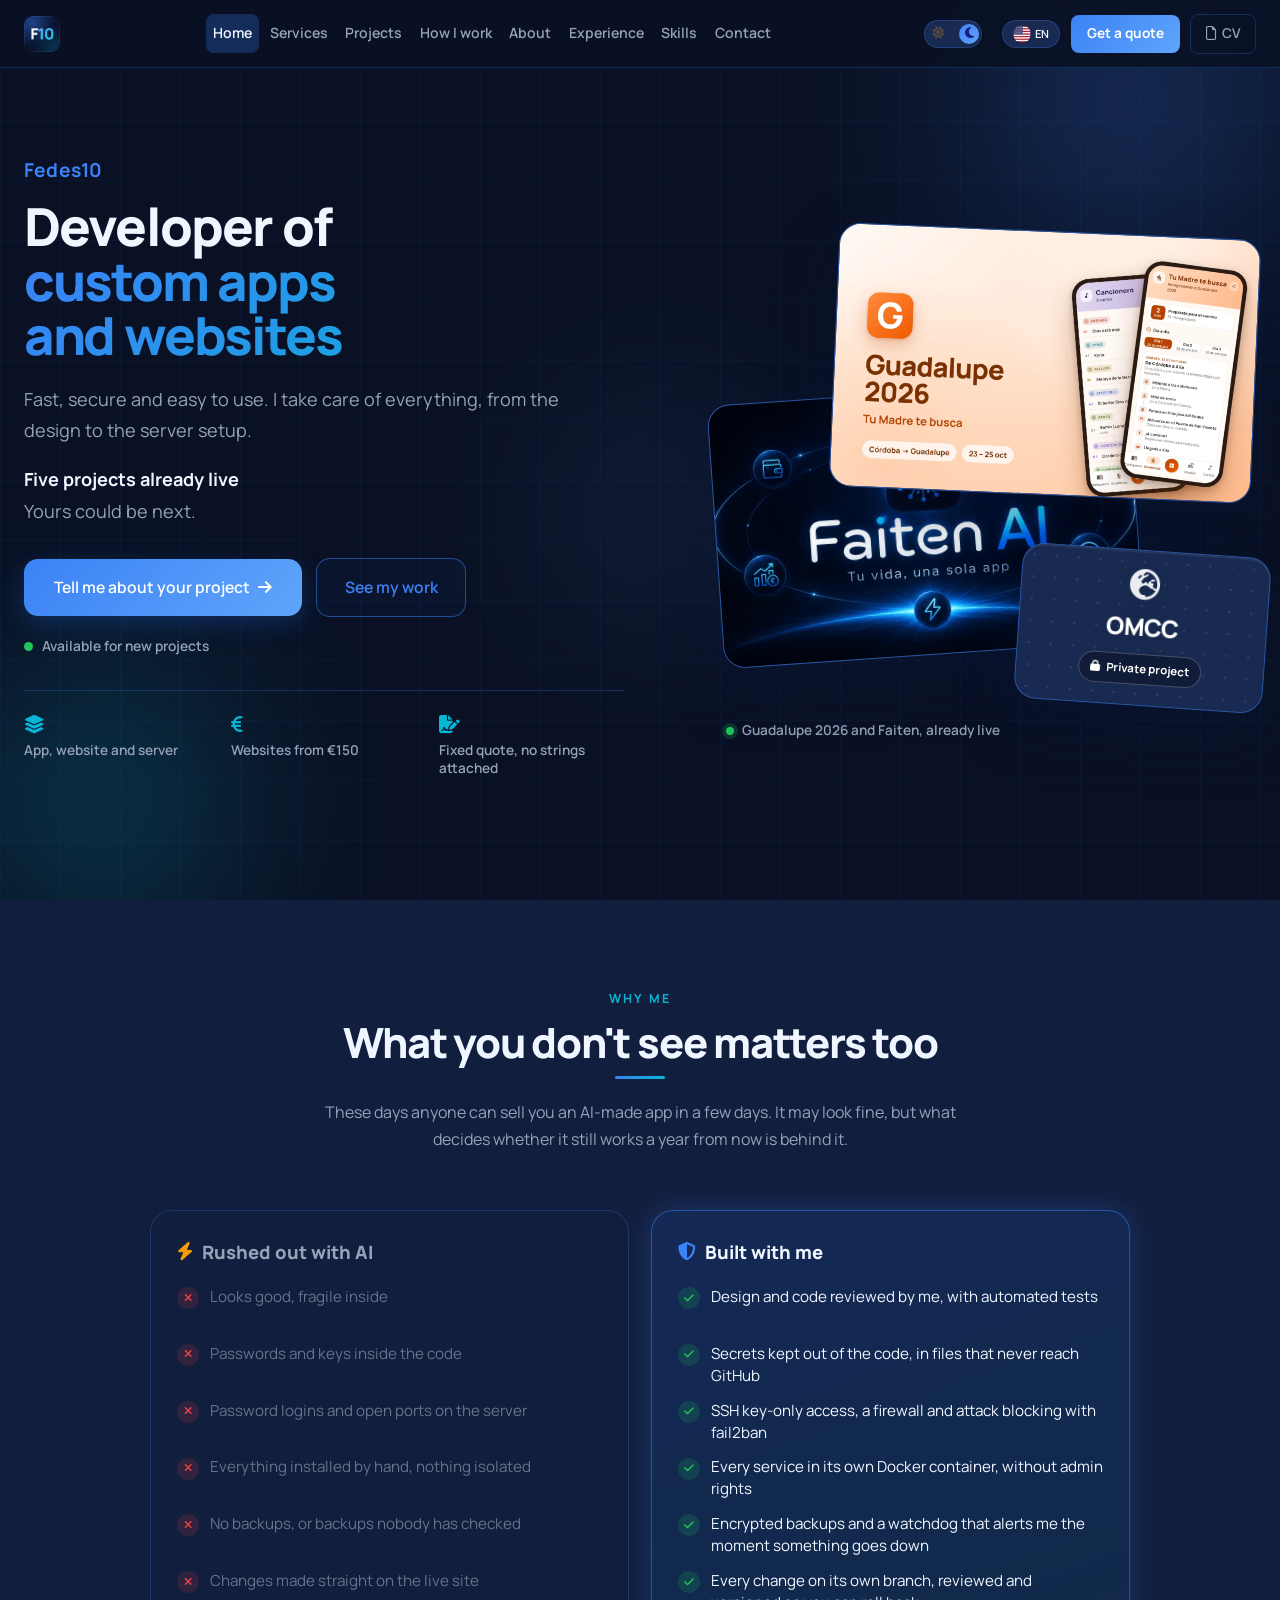
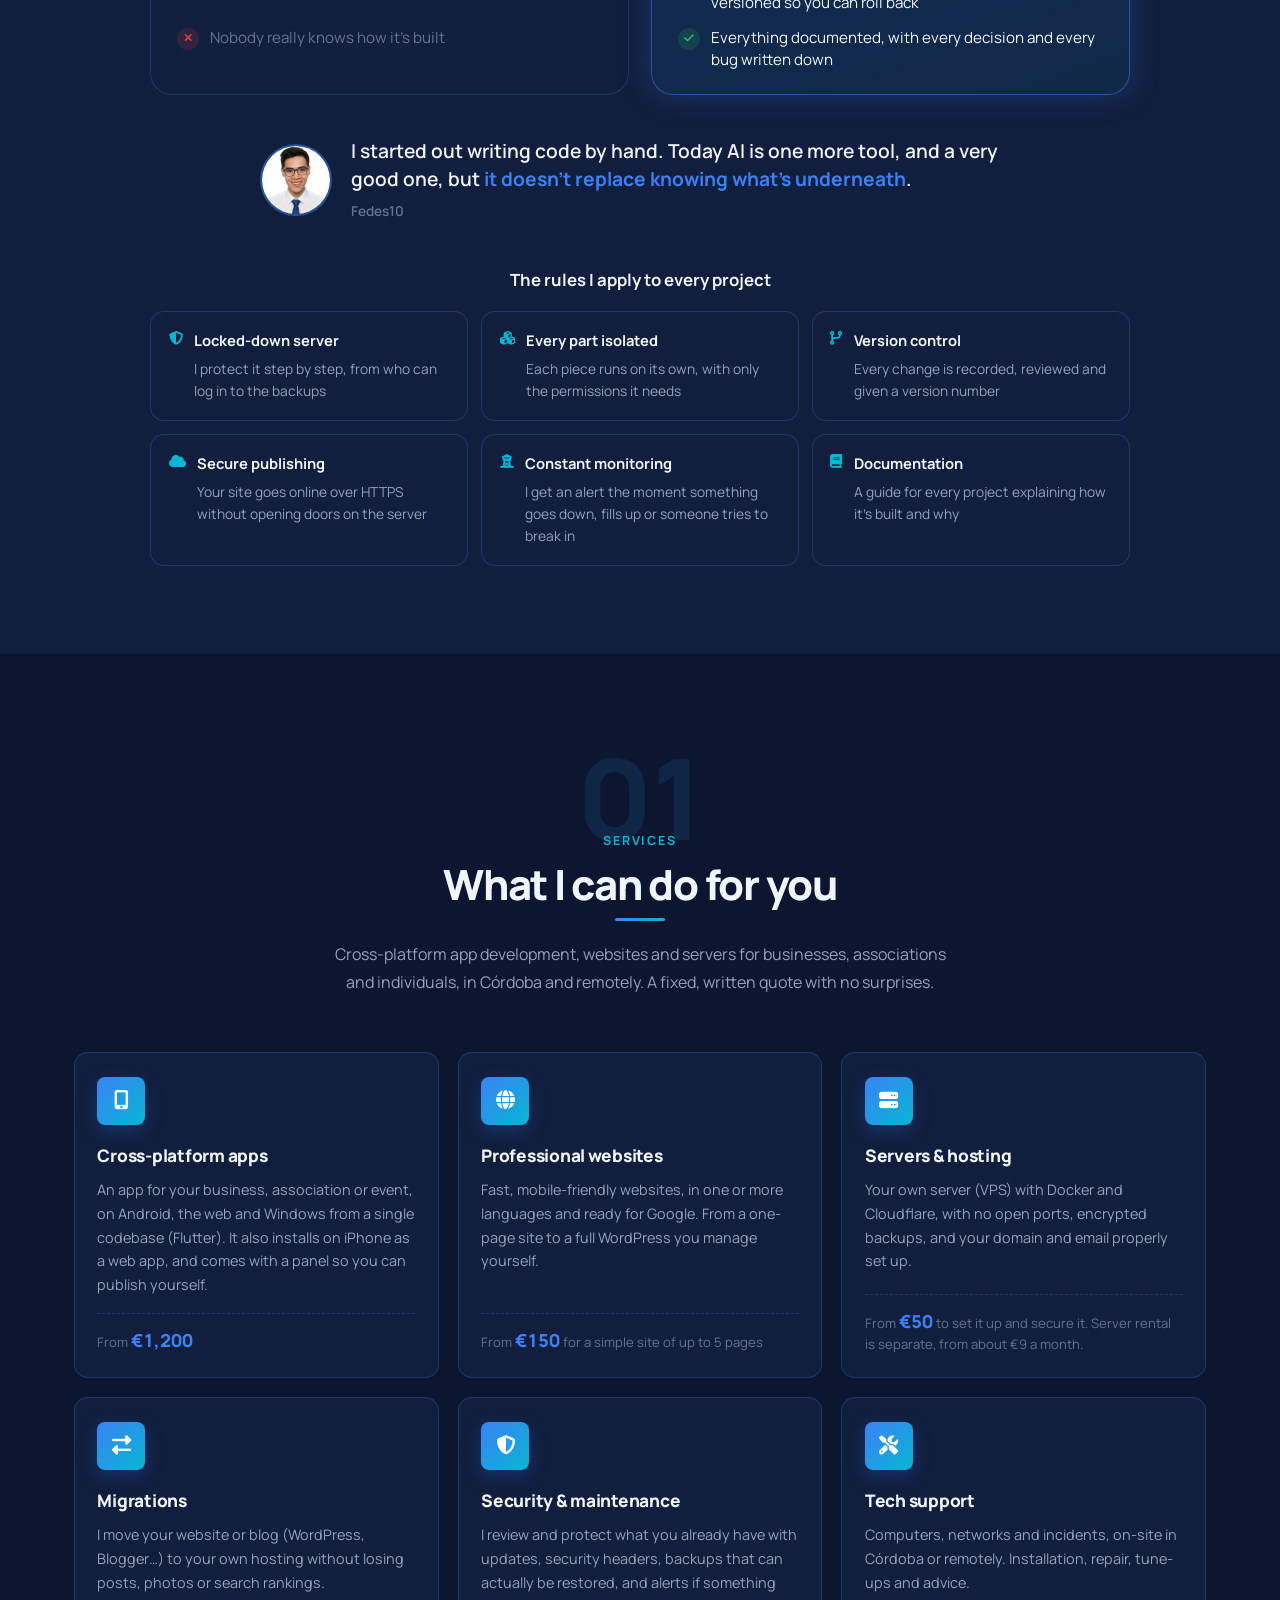
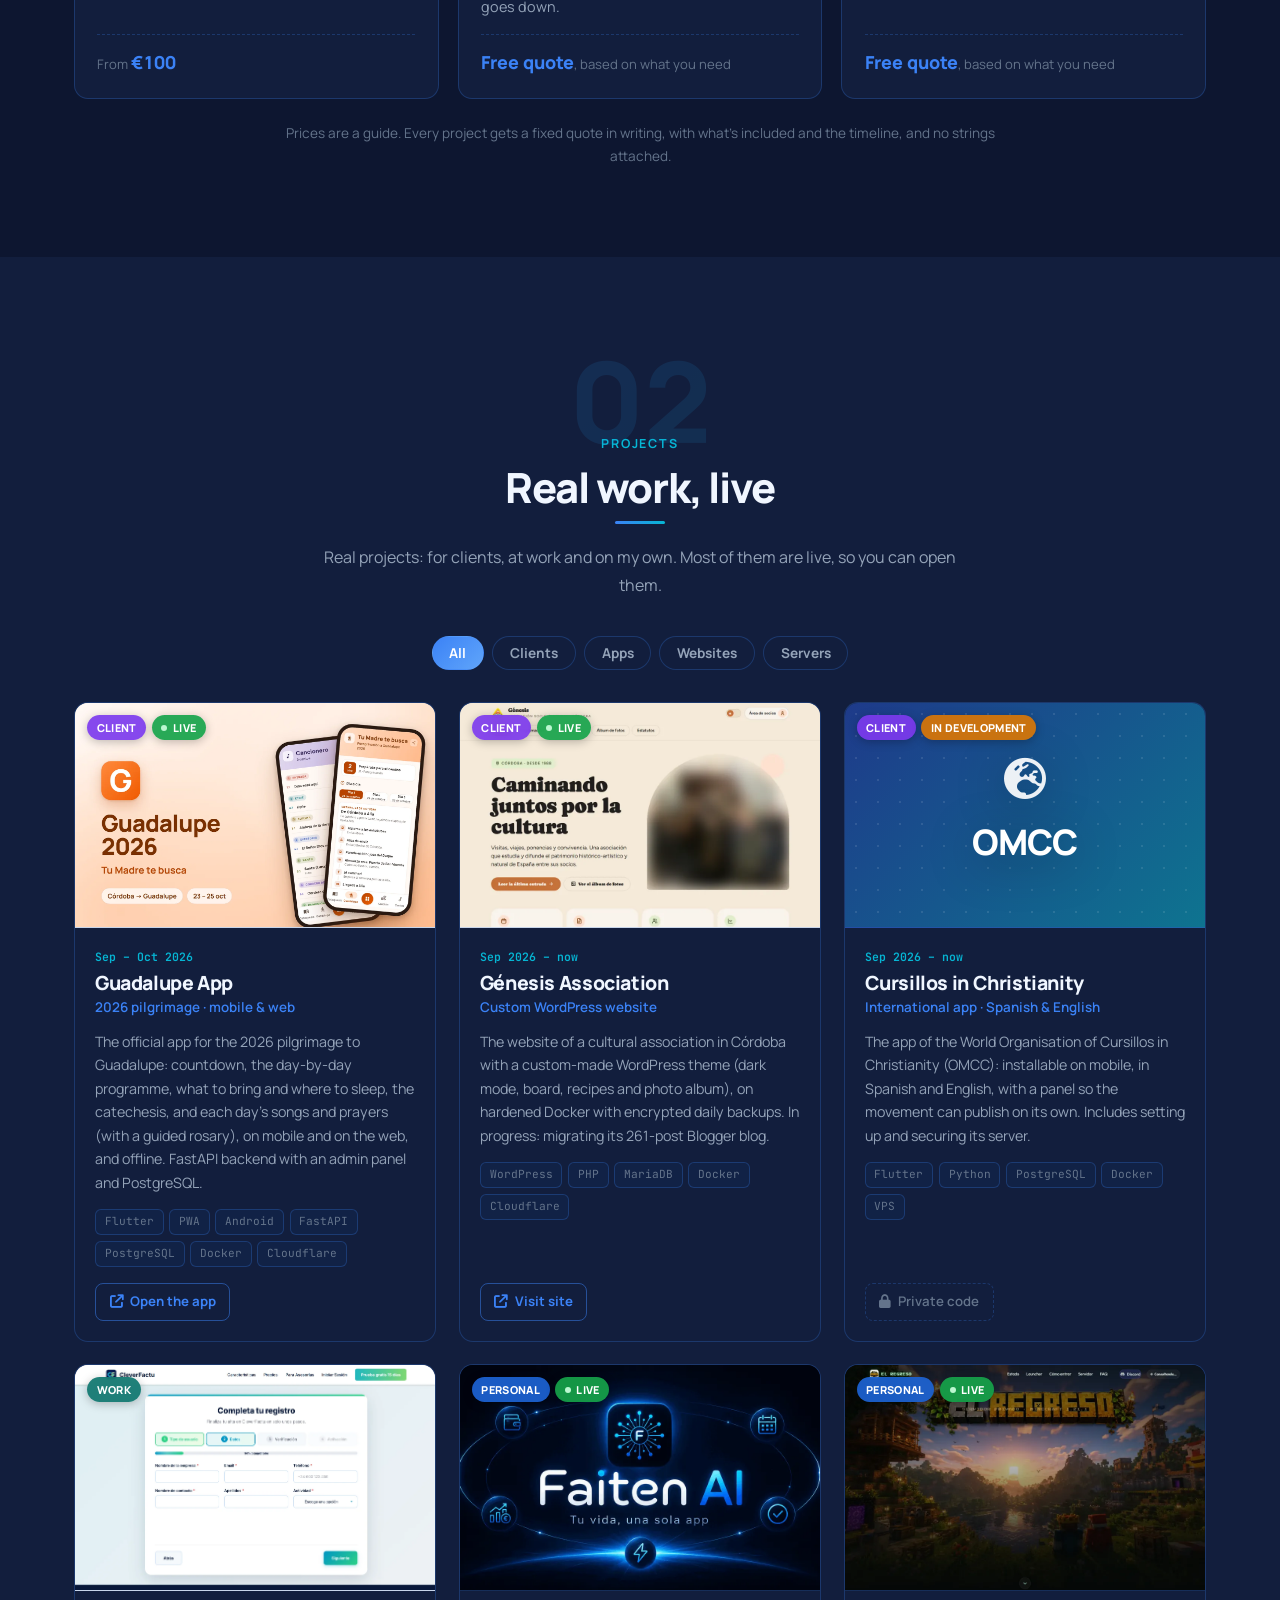
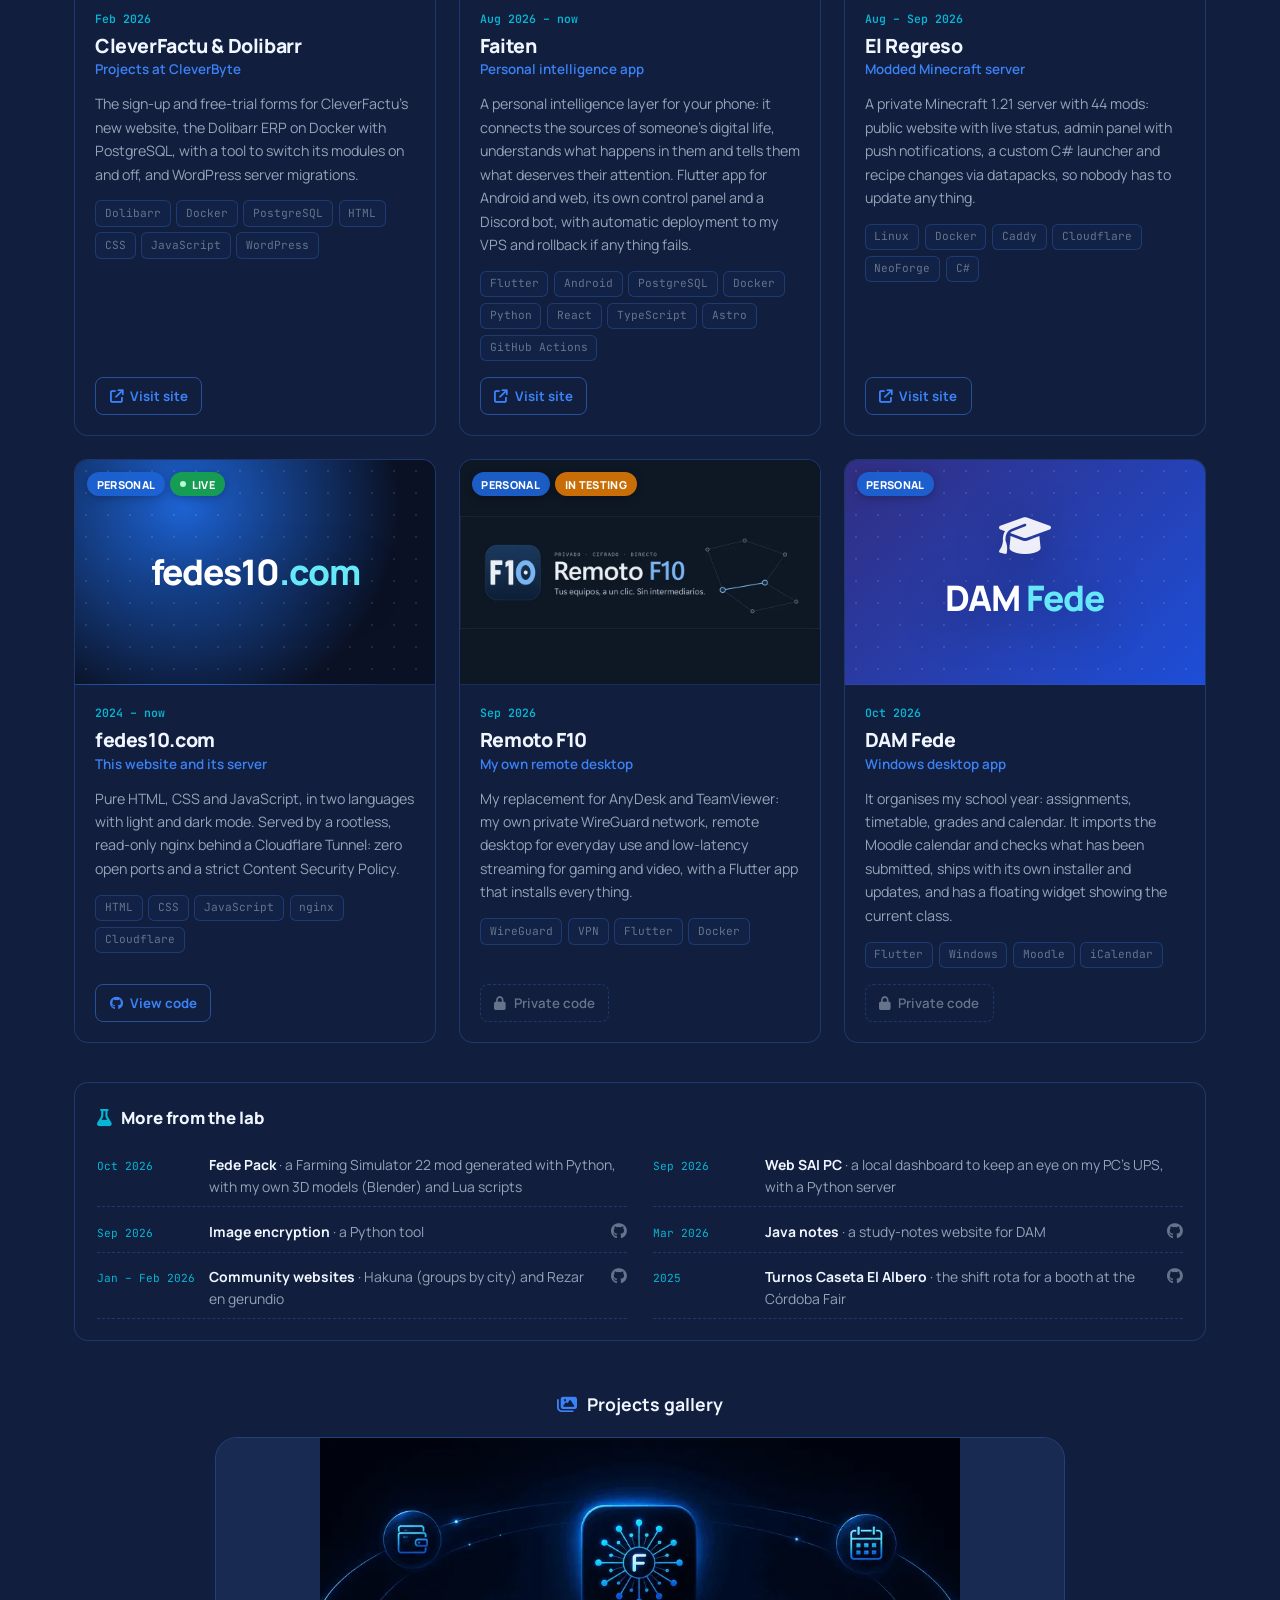
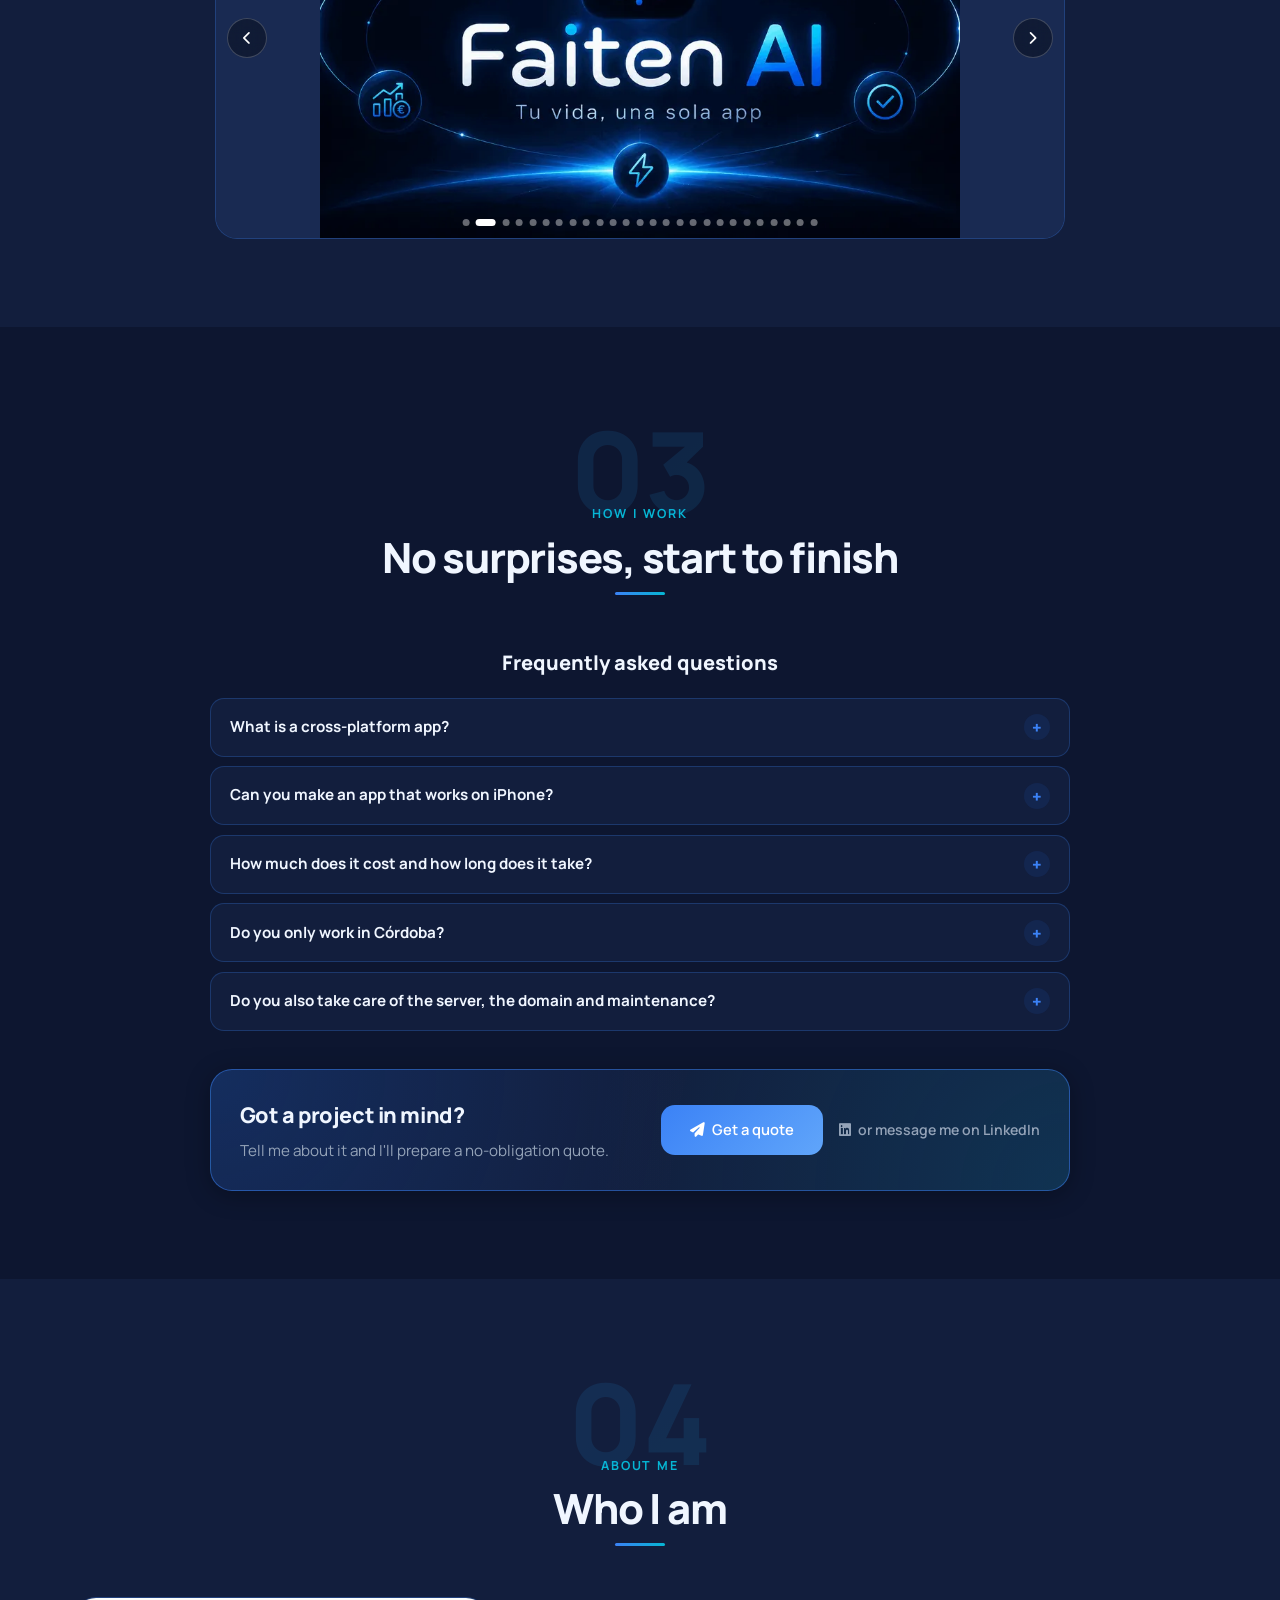
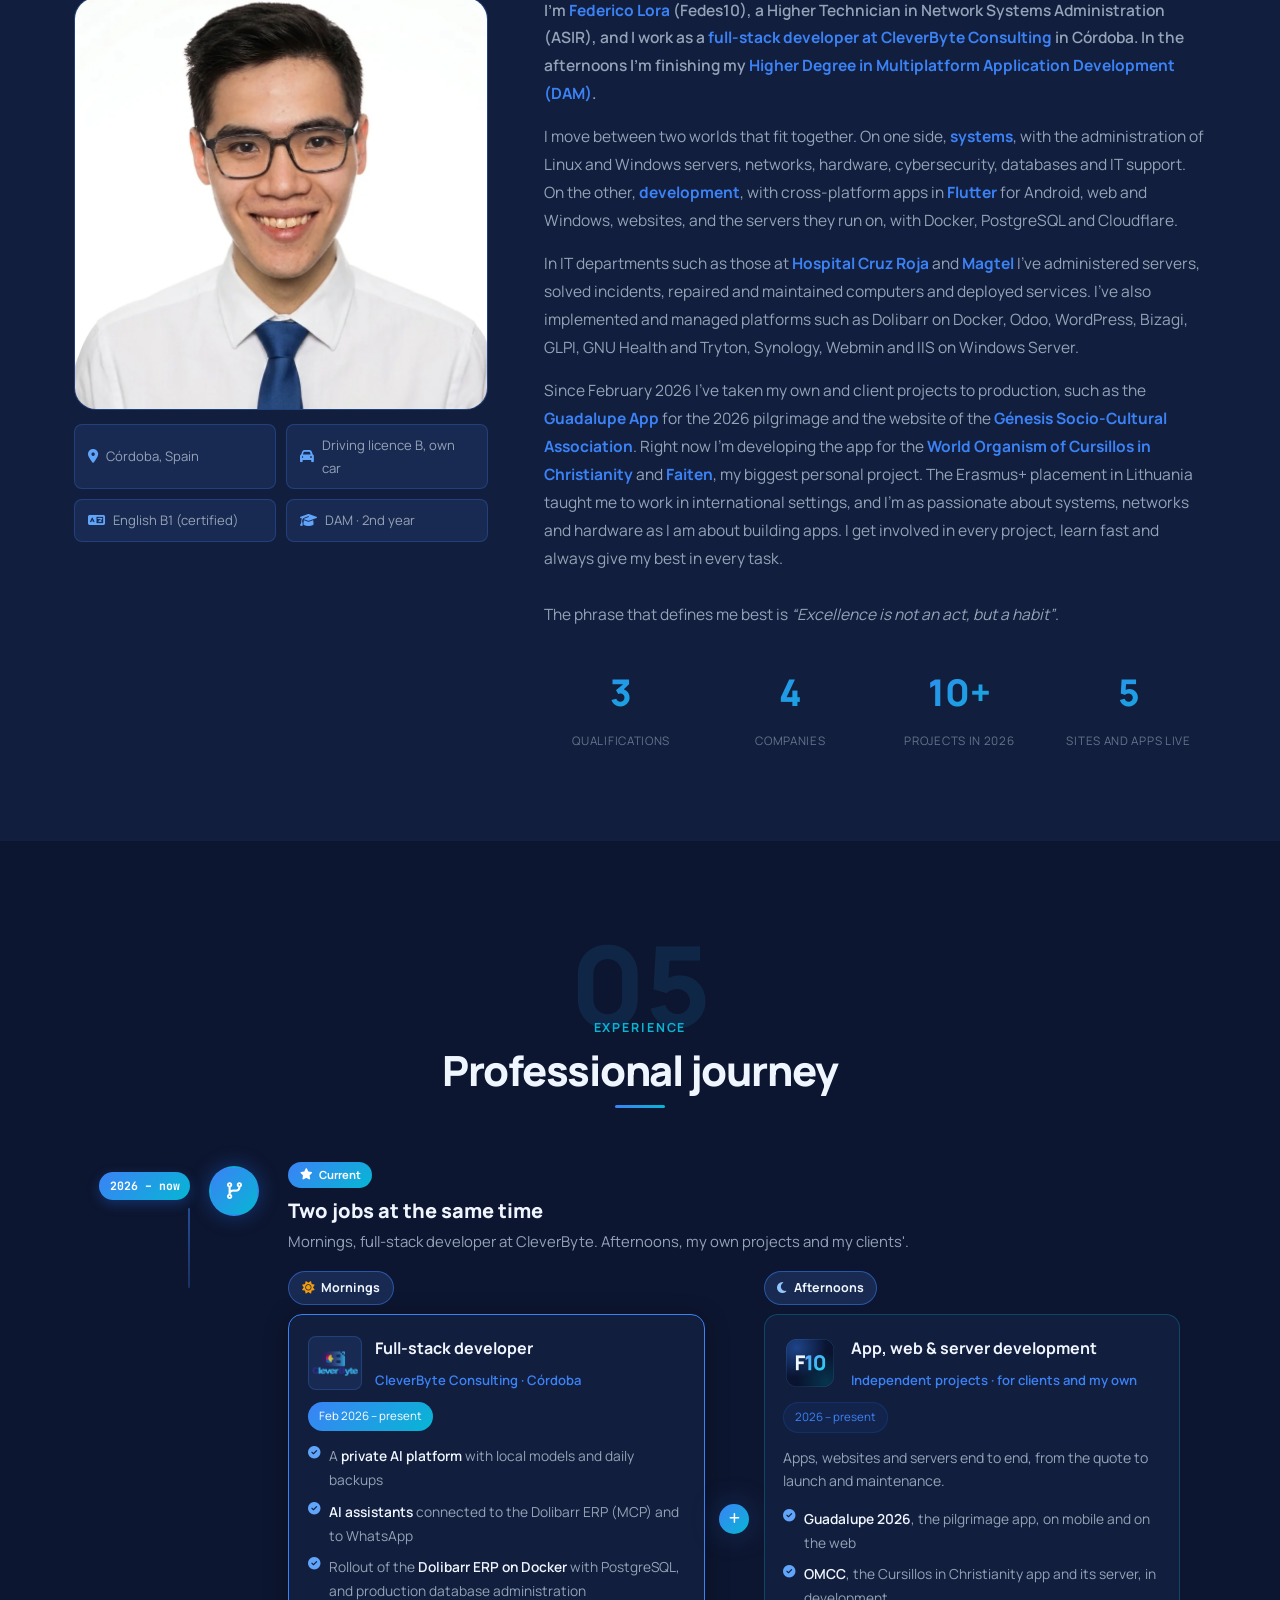
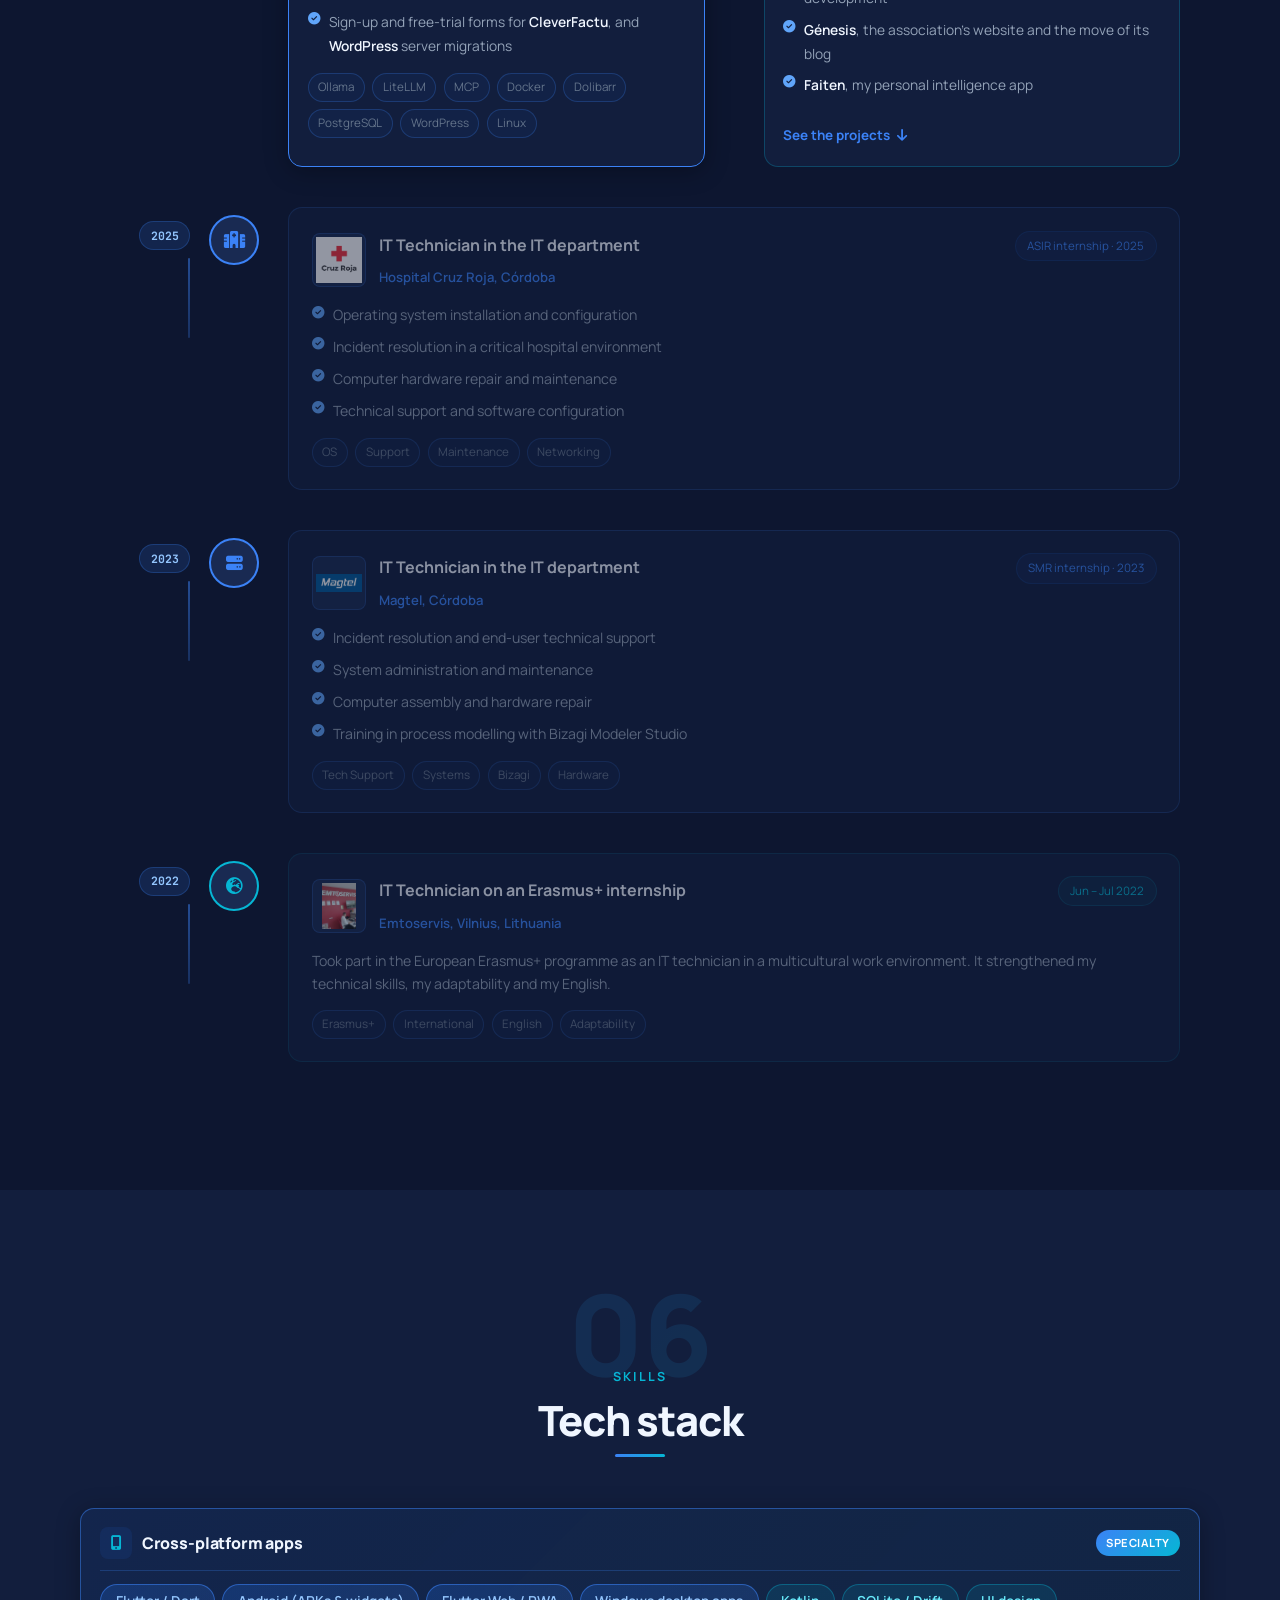
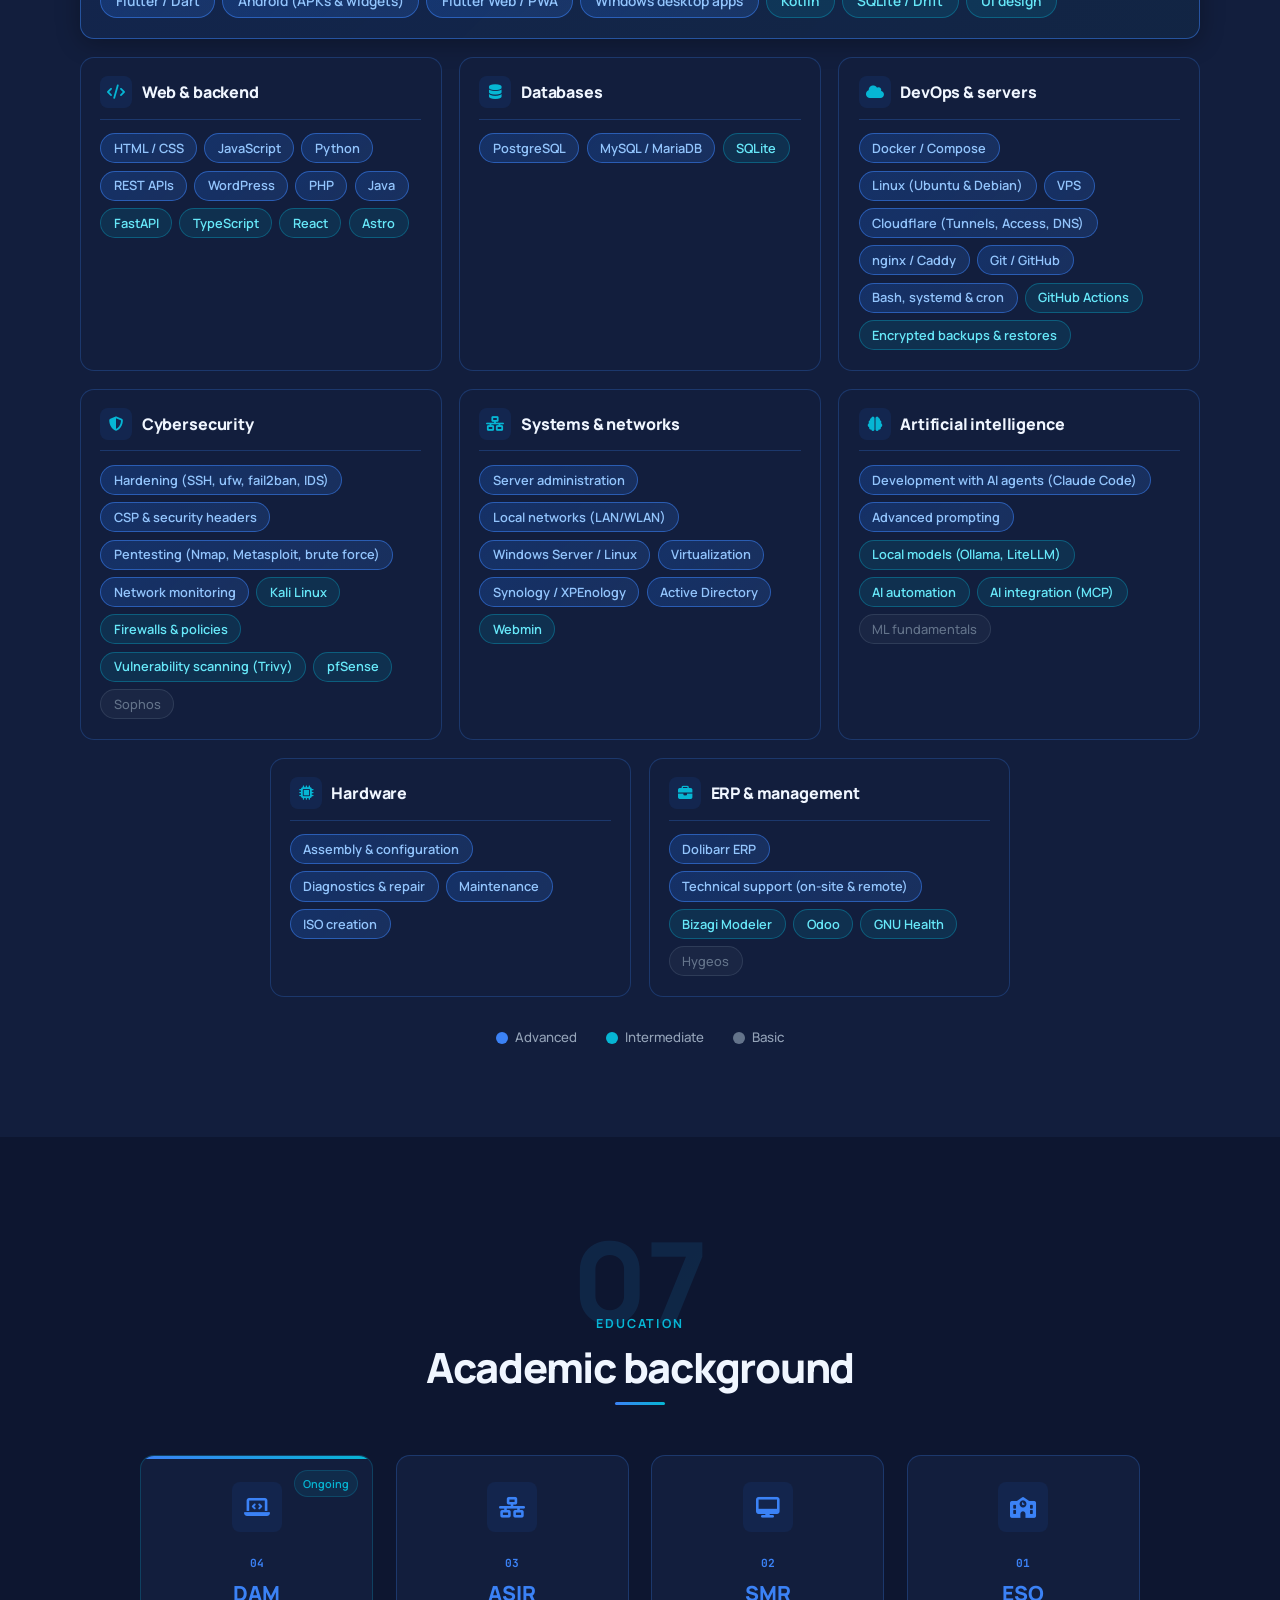
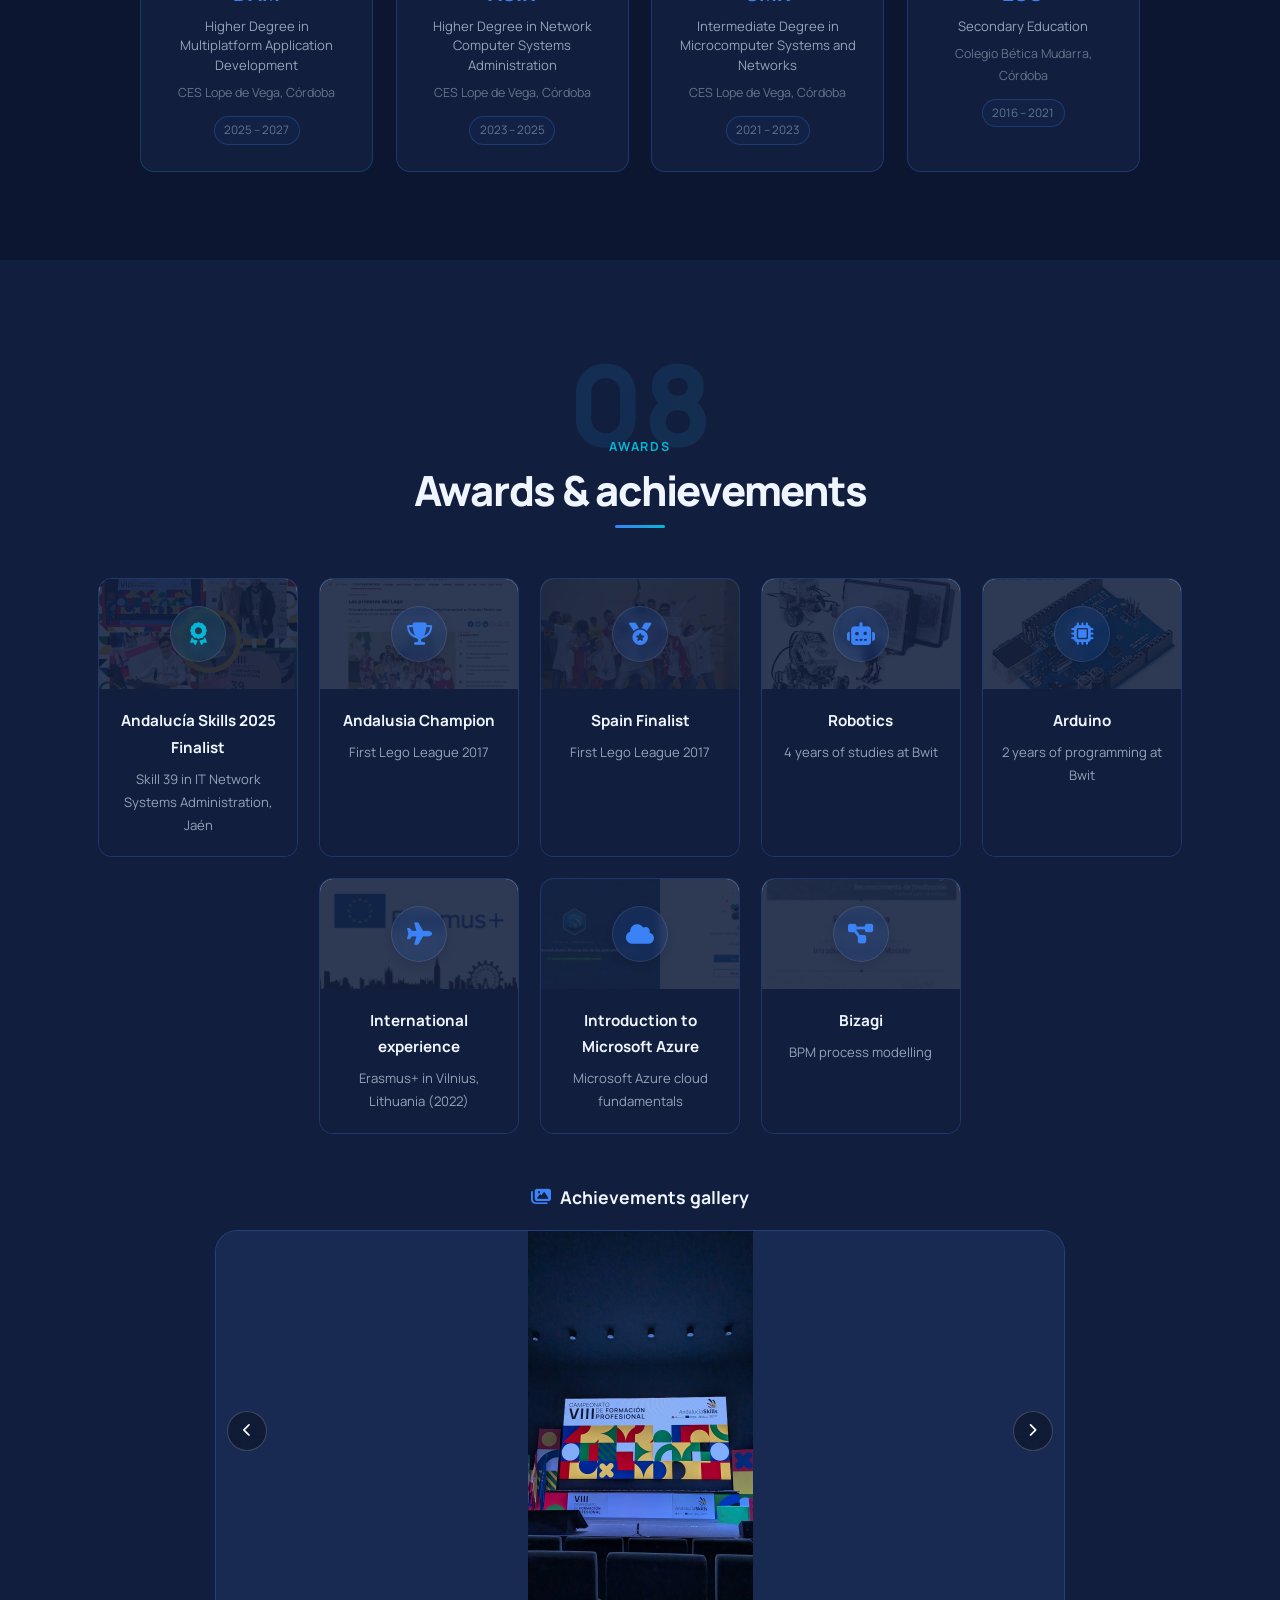
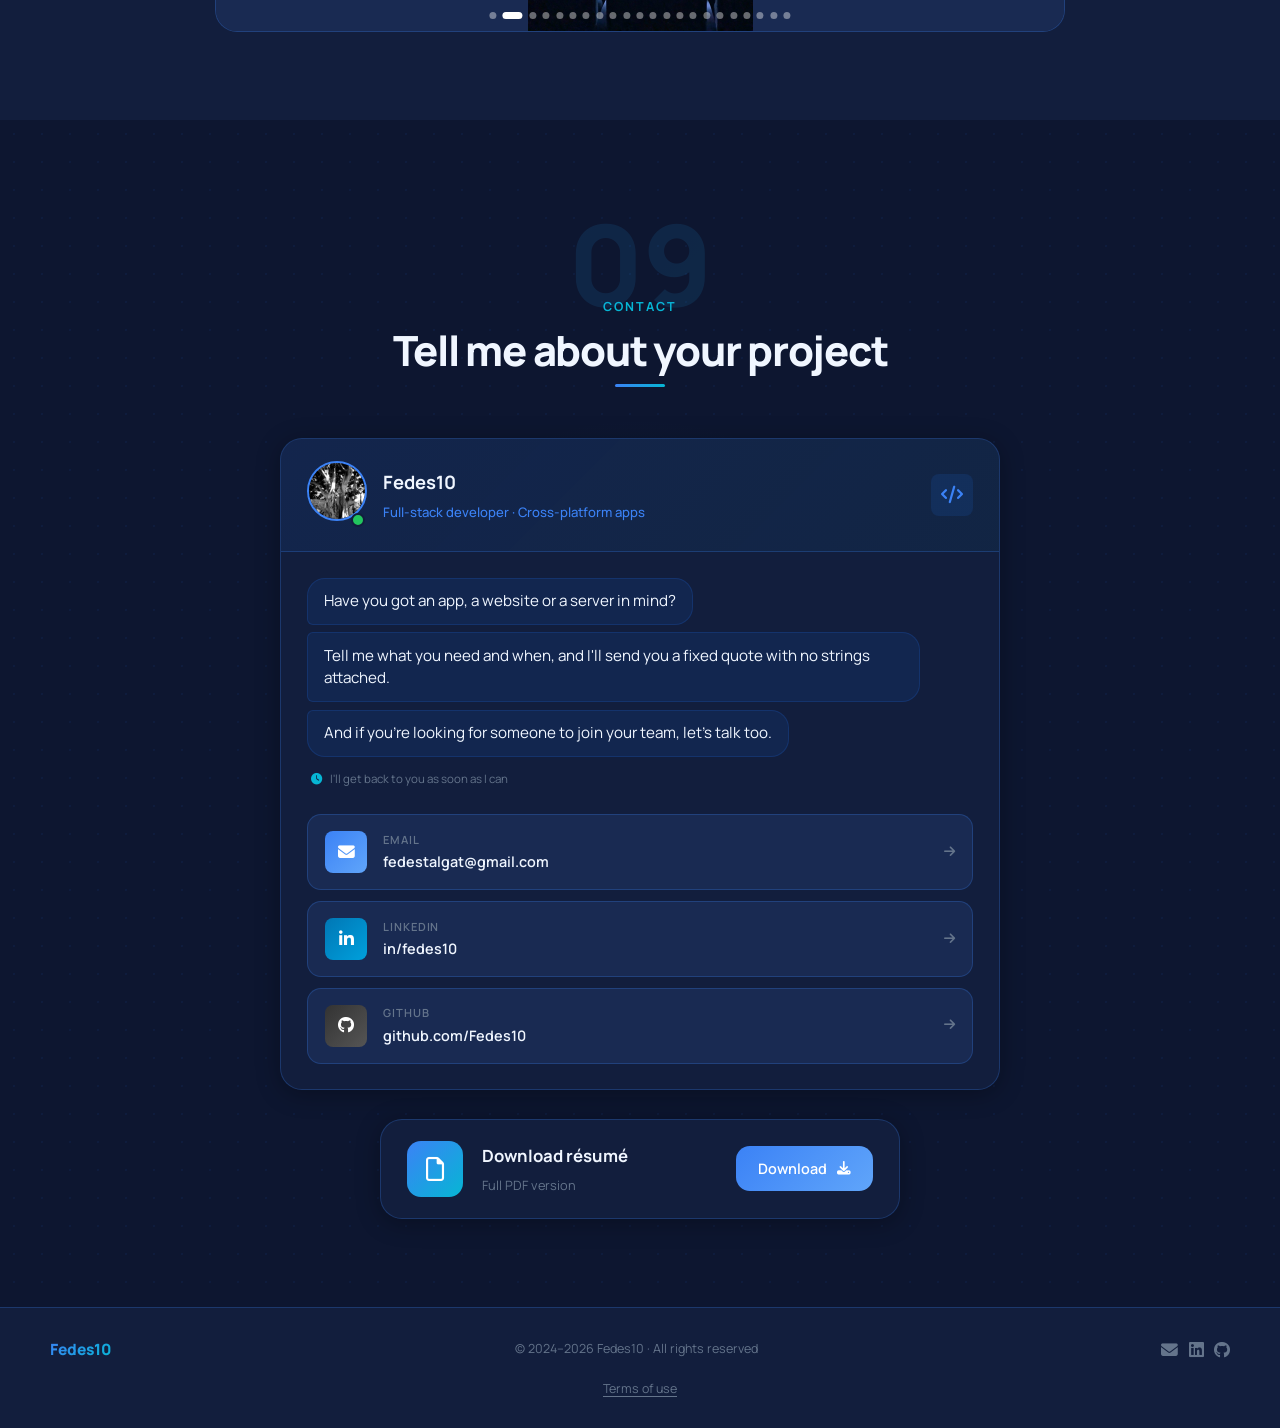
==== en/index.html @ b2bcb296 "fix(web): «Fedes10» también en la portada y en la pestaña Fede quería su nombre solo en el primer pá" ====
<!--
╭━━━╮╱╱╱╱╭╮╱╱╱╱╱╱╭╮╭━━━╮
┃╭━━╯╱╱╱╱┃┃╱╱╱╱╱╭╯┃┃╭━╮┃
┃╰━━┳━━┳━╯┣━━┳━━╋╮┃┃┃┃┃┃
┃╭━━┫┃━┫╭╮┃┃━┫━━┫┃┃┃┃┃┃┃
┃┃╱╱┃┃━┫╰╯┃┃━╋━━┣╯╰┫╰━╯┃
╰╯╱╱╰━━┻━━┻━━┻━━┻━━┻━━━╯
fedes10.com — currículum, portafolio y servicios · © 2024-2026 Federico Lora
Todos los derechos reservados. Prohibida la copia, distribución o modificación sin autorización.

IDIOMAS — una página por idioma, para que los buscadores lean las dos:
  - index.html (español, https://fedes10.com/) y en/index.html (inglés, https://fedes10.com/en/)
    se GENERAN con Herramientas/GenerarIdiomas.py (repo CurriculumWeb) a partir de este mismo
    fichero y de idiomas.json. No se edita en/index.html a mano: se cambia aquí o en el JSON y se
    vuelve a generar. ComprobarWeb.py falla si alguien se olvida.
  - data-i18n="clave"           → el texto
  - data-i18n-html="clave"      → el texto con <strong>, <em> o <br> dentro
  - data-i18n-attr="attr:clave" → un atributo (aria-label, title, href, alt, content, src)

SEGURIDAD:
  - Ni un manejador en línea (onclick, onerror…) ni un <script> con código: todo vive en
    script.js. Así la CSP de nginx puede ser solo `script-src 'self'`.
-->
<!DOCTYPE html>
<html lang="en" data-theme="dark">

<head>
  <meta charset="UTF-8" />
  <meta name="viewport" content="width=device-width, initial-scale=1.0" />
  <title data-i18n="meta-title">Fedes10 · Cross-platform app developer</title>
  <meta name="description" data-i18n-attr="content:meta-description" content="Résumé and portfolio of Fedes10 (Federico Lora), full-stack and cross-platform app developer (Flutter) in Córdoba, Spain. Get a quote." />
  <meta name="author" content="Federico Lora" />
  <meta name="robots" content="index, follow, max-image-preview:large, max-snippet:-1" />
  <meta name="theme-color" content="#0d1630" />

  <!-- Una dirección por idioma: / (español) y /en/ (inglés); cada una es su propia canónica.
       www.fedes10.com y la copia de GitHub Pages apuntan aquí -->
  <link rel="canonical" data-i18n-attr="href:url-canonica" href="https://fedes10.com/en/" />
  <link rel="alternate" hreflang="es" href="https://fedes10.com/" />
  <link rel="alternate" hreflang="en" href="https://fedes10.com/en/" />
  <link rel="alternate" hreflang="x-default" href="https://fedes10.com/" />

  <link rel="icon" href="../favicon.ico?v=20261022" sizes="48x48" />
  <link rel="icon" href="../Imagenes/logo-f10-192.png" type="image/png" sizes="192x192" />
  <link rel="apple-touch-icon" href="../Imagenes/logo-f10-180.png" />

  <!-- Lo que se ve al compartir el enlace (WhatsApp, LinkedIn…), en el idioma de cada página -->
  <meta property="og:type" content="profile" />
  <meta property="profile:first_name" content="Federico" />
  <meta property="profile:last_name" content="Lora" />
  <meta property="profile:username" content="Fedes10" />
  <meta property="og:site_name" content="Fedes10" />
  <meta property="og:url" data-i18n-attr="content:url-canonica" content="https://fedes10.com/en/" />
  <meta property="og:title" data-i18n-attr="content:og-titulo" content="Fedes10 · Cross-platform app developer" />
  <meta property="og:description" data-i18n-attr="content:og-descripcion" content="Full-stack and cross-platform app developer (Flutter) in Córdoba, Spain. Apps, websites and secure servers." />
  <meta property="og:image" data-i18n-attr="content:og-imagen" content="https://fedes10.com/Imagenes/preview-web-url-en.png?v=20261027" />
  <meta property="og:image:width" content="1200" />
  <meta property="og:image:height" content="630" />
  <meta property="og:image:alt" data-i18n-attr="content:og-imagen-alt" content="Fedes10 · Full-stack and cross-platform app developer" />
  <meta property="og:locale" data-i18n-attr="content:og-locale" content="en_GB" />
  <meta property="og:locale:alternate" data-i18n-attr="content:og-locale-alt" content="es_ES" />
  <meta name="twitter:card" content="summary_large_image" />
  <meta name="twitter:title" data-i18n-attr="content:og-titulo" content="Fedes10 · Cross-platform app developer" />
  <meta name="twitter:description" data-i18n-attr="content:og-descripcion" content="Full-stack and cross-platform app developer (Flutter) in Córdoba, Spain. Apps, websites and secure servers." />
  <meta name="twitter:image" data-i18n-attr="content:og-imagen" content="https://fedes10.com/Imagenes/preview-web-url-en.png?v=20261027" />

  <!-- Datos estructurados (perfil, persona, web, servicios y preguntas frecuentes): los escribe
       GenerarIdiomas.py desde idiomas.json. Son datos: no se ejecutan, y la CSP no los frena -->
  <script type="application/ld+json" id="datos-estructurados">
  {
    "@context": "https://schema.org",
    "@graph": [
      {
        "@type": "ProfilePage",
        "@id": "https://fedes10.com/en/#perfil",
        "url": "https://fedes10.com/en/",
        "name": "Fedes10 · Cross-platform app developer",
        "description": "Résumé and portfolio of Fedes10 (Federico Lora), full-stack and cross-platform app developer (Flutter) in Córdoba, Spain. Get a quote.",
        "inLanguage": "en",
        "isPartOf": {
          "@id": "https://fedes10.com/#web"
        },
        "mainEntity": {
          "@id": "https://fedes10.com/#fede"
        },
        "about": {
          "@id": "https://fedes10.com/#fede"
        },
        "dateModified": "2026-10-27T00:00:00+00:00"
      },
      {
        "@type": "Person",
        "@id": "https://fedes10.com/#fede",
        "name": "Federico Lora",
        "givenName": "Federico",
        "familyName": "Lora",
        "alternateName": [
          "Fedes10",
          "Fedes 10",
          "F10",
          "Fede Lora"
        ],
        "url": "https://fedes10.com/",
        "image": "https://fedes10.com/Imagenes/fedes10-portada.webp",
        "jobTitle": "Full-stack and cross-platform app developer",
        "description": "Federico Lora (Fedes10) is a full-stack developer at CleverByte Consulting in Córdoba, Spain, and a cross-platform app developer (Flutter). He builds apps, websites and secure servers for businesses, associations and individuals.",
        "email": "mailto:fedestalgat@gmail.com",
        "address": {
          "@type": "PostalAddress",
          "addressLocality": "Córdoba",
          "addressRegion": "Andalucía",
          "addressCountry": "ES"
        },
        "worksFor": {
          "@type": "Organization",
          "name": "CleverByte Consulting",
          "url": "https://www.cleverbyte.es/"
        },
        "alumniOf": {
          "@type": "EducationalOrganization",
          "name": "CES Lope de Vega",
          "url": "https://ceslopedevega.com/"
        },
        "hasCredential": [
          {
            "@type": "EducationalOccupationalCredential",
            "credentialCategory": "degree",
            "name": "Higher Degree in Network Computer Systems Administration (ASIR)"
          },
          {
            "@type": "EducationalOccupationalCredential",
            "credentialCategory": "degree",
            "name": "Intermediate Degree in Microcomputer Systems and Networks (SMR)"
          }
        ],
        "award": [
          "Andalucía Skills 2025 Finalist · Skill 39 in IT Network Systems Administration, Jaén",
          "Andalusia Champion · First Lego League 2017",
          "Spain Finalist · First Lego League 2017"
        ],
        "knowsLanguage": [
          "es",
          "en"
        ],
        "knowsAbout": [
          "Cross-platform app development",
          "Flutter",
          "Dart",
          "Android",
          "Python",
          "PostgreSQL",
          "Docker",
          "Linux",
          "WordPress",
          "Cloudflare",
          "Cybersecurity",
          "Systems administration"
        ],
        "sameAs": [
          "https://www.linkedin.com/in/fedes10/",
          "https://github.com/Fedes10"
        ],
        "makesOffer": [
          {
            "@type": "Offer",
            "itemOffered": {
              "@type": "Service",
              "name": "Cross-platform apps",
              "description": "An app for your business, association or event, on Android, the web and Windows from a single codebase (Flutter). It also installs on iPhone as a web app, and comes with a panel so you can publish yourself.",
              "provider": {
                "@id": "https://fedes10.com/#fede"
              },
              "areaServed": [
                {
                  "@type": "City",
                  "name": "Córdoba"
                },
                {
                  "@type": "Country",
                  "name": "Spain"
                }
              ]
            }
          },
          {
            "@type": "Offer",
            "itemOffered": {
              "@type": "Service",
              "name": "Professional websites",
              "description": "Fast, mobile-friendly websites, in one or more languages and ready for Google. From a one-page site to a full WordPress you manage yourself.",
              "provider": {
                "@id": "https://fedes10.com/#fede"
              },
              "areaServed": [
                {
                  "@type": "City",
                  "name": "Córdoba"
                },
                {
                  "@type": "Country",
                  "name": "Spain"
                }
              ]
            }
          },
          {
            "@type": "Offer",
            "itemOffered": {
              "@type": "Service",
              "name": "Servers & hosting",
              "description": "Your own server (VPS) with Docker and Cloudflare, with no open ports, encrypted backups, and your domain and email properly set up.",
              "provider": {
                "@id": "https://fedes10.com/#fede"
              },
              "areaServed": [
                {
                  "@type": "City",
                  "name": "Córdoba"
                },
                {
                  "@type": "Country",
                  "name": "Spain"
                }
              ]
            }
          },
          {
            "@type": "Offer",
            "itemOffered": {
              "@type": "Service",
              "name": "Migrations",
              "description": "I move your website or blog (WordPress, Blogger…) to your own hosting without losing posts, photos or search rankings.",
              "provider": {
                "@id": "https://fedes10.com/#fede"
              },
              "areaServed": [
                {
                  "@type": "City",
                  "name": "Córdoba"
                },
                {
                  "@type": "Country",
                  "name": "Spain"
                }
              ]
            }
          },
          {
            "@type": "Offer",
            "itemOffered": {
              "@type": "Service",
              "name": "Security & maintenance",
              "description": "I review and protect what you already have with updates, security headers, backups that can actually be restored, and alerts if something goes down.",
              "provider": {
                "@id": "https://fedes10.com/#fede"
              },
              "areaServed": [
                {
                  "@type": "City",
                  "name": "Córdoba"
                },
                {
                  "@type": "Country",
                  "name": "Spain"
                }
              ]
            }
          },
          {
            "@type": "Offer",
            "itemOffered": {
              "@type": "Service",
              "name": "Tech support",
              "description": "Computers, networks and incidents, on-site in Córdoba or remotely. Installation, repair, tune-ups and advice.",
              "provider": {
                "@id": "https://fedes10.com/#fede"
              },
              "areaServed": [
                {
                  "@type": "City",
                  "name": "Córdoba"
                },
                {
                  "@type": "Country",
                  "name": "Spain"
                }
              ]
            }
          }
        ]
      },
      {
        "@type": "WebSite",
        "@id": "https://fedes10.com/#web",
        "url": "https://fedes10.com/",
        "name": "Fedes10",
        "alternateName": [
          "fedes10.com",
          "Fedes 10",
          "F10",
          "Federico Lora"
        ],
        "inLanguage": [
          "es",
          "en"
        ],
        "publisher": {
          "@id": "https://fedes10.com/#fede"
        }
      },
      {
        "@type": "FAQPage",
        "@id": "https://fedes10.com/en/#preguntas",
        "url": "https://fedes10.com/en/",
        "inLanguage": "en",
        "mainEntity": [
          {
            "@type": "Question",
            "name": "What is a cross-platform app?",
            "acceptedAnswer": {
              "@type": "Answer",
              "text": "It's an app written once that runs on Android, on the web and on Windows. I build it with Flutter, by Google. That keeps the cost down and gives you the same app on every device."
            }
          },
          {
            "@type": "Question",
            "name": "Can you make an app that works on iPhone?",
            "acceptedAnswer": {
              "@type": "Answer",
              "text": "Yes. It installs from Safari as a web app and sits on the home screen like any other. If it also needs to be on the App Store, we'll cover it in the quote."
            }
          },
          {
            "@type": "Question",
            "name": "How much does it cost and how long does it take?",
            "acceptedAnswer": {
              "@type": "Answer",
              "text": "It depends on what you need. A simple website starts at €150, setting up your server at €50 and an app at €1,200. I'll send you a fixed quote in writing, with the timeline. The first conversation is free."
            }
          },
          {
            "@type": "Question",
            "name": "Do you only work in Córdoba?",
            "acceptedAnswer": {
              "@type": "Answer",
              "text": "No. In Córdoba I can come in person, and remotely I work for anywhere in Spain or abroad, in Spanish or English."
            }
          },
          {
            "@type": "Question",
            "name": "Do you also take care of the server, the domain and maintenance?",
            "acceptedAnswer": {
              "@type": "Answer",
              "text": "Yes. I set up the server, configure your domain and email, and put backups in place. If you want, I can also handle the maintenance."
            }
          }
        ]
      }
    ]
  }
  </script>

  <!-- Letras propias (sin pedir nada a Google): Manrope para todo y JetBrains Mono para los detalles -->
  <link rel="preload" href="../Fuentes/Manrope-Variable.woff" as="font" type="font/woff" crossorigin />
  <link rel="stylesheet" href="https://cdnjs.cloudflare.com/ajax/libs/font-awesome/6.5.0/css/all.min.css" />
  <link rel="stylesheet" href="../estilos.css?v=94b053d64b" />
</head>

<body>

  <!-- ========== LOADER ========== -->
  <div class="page-loader" id="pageLoader" aria-hidden="true">
    <div class="loader-inner">
      <img src="../Imagenes/logo-f10-192.png" alt="" class="loader-logo loader-logo-img" width="84" height="84" />
      <div class="loader-bar"><span></span></div>
    </div>
  </div>

  <!-- ========== NAVBAR ========== -->
  <nav class="navbar" id="navbar">
    <a href="#hero" class="nav-brand" data-i18n-attr="aria-label:nav-inicio" aria-label="Back to the top">
      <img src="../Imagenes/logo-f10-192.png" alt="" class="brand-logo" width="36" height="36" />
      <span class="brand-name">Fedes10</span>
    </a>

    <!-- data-section → la sección activa en script.js · data-i18n → su texto en idiomas.json -->
    <ul class="nav-links" id="navLinks">
      <li><a href="#hero" data-section="hero"><span class="nav-num">00</span><span data-i18n="nav-inicio-link">Home</span></a></li>
      <li><a href="#servicios" data-section="servicios"><span class="nav-num">01</span><span data-i18n="nav-servicios">Services</span></a></li>
      <li><a href="#proyectos" data-section="proyectos"><span class="nav-num">02</span><span data-i18n="nav-proyectos">Projects</span></a></li>
      <li><a href="#como-trabajo" data-section="como-trabajo"><span class="nav-num">03</span><span data-i18n="nav-como-trabajo">How I work</span></a></li>
      <li><a href="#sobre-mi" data-section="sobre-mi"><span class="nav-num">04</span><span data-i18n="nav-sobre-mi">About</span></a></li>
      <li><a href="#experiencia" data-section="experiencia"><span class="nav-num">05</span><span data-i18n="nav-experiencia">Experience</span></a></li>
      <li><a href="#habilidades" data-section="habilidades"><span class="nav-num">06</span><span data-i18n="nav-habilidades">Skills</span></a></li>
      <li><a href="#contacto" data-section="contacto"><span class="nav-num">09</span><span data-i18n="nav-contacto">Contact</span></a></li>
    </ul>

    <div class="nav-actions">
      <button class="theme-toggle" id="themeToggle" type="button" data-i18n-attr="title:nav-tema,aria-label:nav-tema"
        title="Switch between light and dark theme" aria-label="Switch between light and dark theme">
        <i class="fas fa-sun theme-icon-sun" aria-hidden="true"></i>
        <i class="fas fa-moon theme-icon-moon" aria-hidden="true"></i>
        <span class="theme-knob"></span>
      </button>
      <!-- Enseña el idioma de ESTA página y lleva a la otra (es un enlace: cada idioma tiene su dirección) -->
      <a class="lang-toggle" id="langToggle" href="../" hreflang="es"
        data-i18n-attr="href:otro-idioma-url,hreflang:otro-idioma-hreflang,title:nav-idioma,aria-label:nav-idioma"
        title="Ver en español" aria-label="Ver en español">
        <img id="langFlag" src="../Imagenes/bandera-en.png" alt="" class="lang-flag" width="18" height="18" data-i18n-attr="src:bandera-actual" />
        <span class="lang-text" data-i18n="idioma-codigo">EN</span>
      </a>
      <a href="#contacto" class="btn-nav-cta"><span data-i18n="nav-btn-presupuesto">Get a quote</span></a>
      <a href="../CV-Federico-Lora.pdf?v=20261023" class="btn-cv btn-cv-secundario" id="btnCvNav" download data-i18n-attr="href:cv-pdf,title:nav-btn-cv" title="Download CV">
        <i class="fa-regular fa-file" aria-hidden="true"></i><span class="btn-cv-text" data-i18n="nav-btn-cv-corto">CV</span>
      </a>
      <button class="nav-toggle" id="navToggle" type="button" data-i18n-attr="aria-label:nav-menu" aria-label="Open or close the menu"
        aria-expanded="false" aria-controls="navLinks">
        <span></span><span></span><span></span>
      </button>
    </div>
  </nav>


  <!-- ========== HERO ========== -->
  <header class="hero hero-comercial" id="hero">
    <div class="hero-bg" aria-hidden="true">
      <div class="grid-overlay"></div>
      <div class="orb orb-1"></div>
      <div class="orb orb-2"></div>
      <div class="orb orb-3"></div>
    </div>
    <div class="hero-grid">
      <div class="hero-texto">
        <h1 class="hero-titulo reveal-up delay-1">
          <span class="hero-nombre">Fedes10</span>
          <span class="hero-promesa" data-i18n-html="hero-promesa">Developer of <em>custom apps and websites</em></span>
        </h1>
        <p class="hero-lead reveal-up delay-2" data-i18n-html="hero-lead">Fast, secure and easy to use. I take care of everything, from the design to the server setup.</p>
        <p class="hero-cierre reveal-up delay-2"><strong data-i18n="hero-cierre1">Five projects already live</strong><span data-i18n="hero-cierre2">Yours could be next.</span></p>
        <div class="hero-cta reveal-up delay-3">
          <a href="#contacto" class="btn-primary"><span data-i18n="hero-btn-contacto">Tell me about your project</span> <i class="fas fa-arrow-right" aria-hidden="true"></i></a>
          <a href="#proyectos" class="btn-outline"><span data-i18n="hero-btn-trabajos">See my work</span></a>
        </div>
        <p class="hero-disponible reveal-up delay-3"><span class="disponible-punto"></span><span data-i18n="hero-badge">Available for new projects</span></p>
        <ul class="hero-pruebas reveal-up delay-4">
          <li><i class="fas fa-layer-group" aria-hidden="true"></i><span data-i18n="hero-prueba1">App, website and server</span></li>
          <li><i class="fas fa-euro-sign" aria-hidden="true"></i><span data-i18n="hero-prueba2">Websites from €150</span></li>
          <li><i class="fas fa-file-signature" aria-hidden="true"></i><span data-i18n="hero-prueba3">Fixed quote, no strings attached</span></li>
        </ul>
      </div>
      <div class="hero-escaparate reveal-right delay-2" aria-hidden="true">
        <figure class="escaparate-pieza escaparate-1"><img src="../Proyectos/app-guadalupe-2026.webp" alt="" width="960" height="600" /></figure>
        <figure class="escaparate-pieza escaparate-2"><img src="../Proyectos/faiten.webp" alt="" width="960" height="600" /></figure>
        <figure class="escaparate-pieza escaparate-3 proj-media-icono proj-media-omcc">
          <i class="fas fa-earth-europe"></i>
          <span class="proj-media-texto">OMCC</span>
          <span class="escaparate-privado"><i class="fas fa-lock"></i><span data-i18n="hero-privado">Private project</span></span>
        </figure>
        <p class="escaparate-pie"><span class="sello-punto"></span><span data-i18n="hero-sello">Guadalupe 2026 and Faiten, already live</span></p>
      </div>
    </div>
    <div class="hero-scroll-hint" aria-hidden="true">
      <div class="scroll-arrow-anim">
        <i class="fas fa-chevron-down"></i>
        <i class="fas fa-chevron-down"></i>
      </div>
    </div>
  </header>


  <main>

  <!-- ========== POR QUÉ CONMIGO (sin número: es la continuación de la cabecera) ========== -->
  <section class="section section-alt metodo" id="por-que">
    <div class="container">
      <div class="section-header reveal-up">
        <span class="section-label" data-i18n="met-label">Why me</span>
        <h2 class="section-title" data-i18n="met-title">What you don't see matters too</h2>
        <p class="section-intro" data-i18n="met-intro">These days anyone can sell you an AI-made app in a few days. It may look fine, but what decides whether it still works a year from now is behind it.</p>
      </div>

      <div class="comparativa">
        <div class="comp-col comp-otros reveal-left">
          <h3><i class="fas fa-bolt" aria-hidden="true"></i><span data-i18n="comp-otros-t">Rushed out with AI</span></h3>
          <ul>
            <li><i class="fas fa-xmark" aria-hidden="true"></i><span data-i18n="comp-o1">Looks good, fragile inside</span></li>
            <li><i class="fas fa-xmark" aria-hidden="true"></i><span data-i18n="comp-o2">Passwords and keys inside the code</span></li>
            <li><i class="fas fa-xmark" aria-hidden="true"></i><span data-i18n="comp-o3">Password logins and open ports on the server</span></li>
            <li><i class="fas fa-xmark" aria-hidden="true"></i><span data-i18n="comp-o4">Everything installed by hand, nothing isolated</span></li>
            <li><i class="fas fa-xmark" aria-hidden="true"></i><span data-i18n="comp-o5">No backups, or backups nobody has checked</span></li>
            <li><i class="fas fa-xmark" aria-hidden="true"></i><span data-i18n="comp-o6">Changes made straight on the live site</span></li>
            <li><i class="fas fa-xmark" aria-hidden="true"></i><span data-i18n="comp-o7">Nobody really knows how it's built</span></li>
          </ul>
        </div>
        <div class="comp-col comp-yo reveal-right">
          <h3><i class="fas fa-shield-halved" aria-hidden="true"></i><span data-i18n="comp-yo-t">Built with me</span></h3>
          <ul>
            <li><i class="fas fa-check" aria-hidden="true"></i><span data-i18n="comp-y1">Design and code reviewed by me, with automated tests</span></li>
            <li><i class="fas fa-check" aria-hidden="true"></i><span data-i18n="comp-y2">Secrets kept out of the code, in files that never reach GitHub</span></li>
            <li><i class="fas fa-check" aria-hidden="true"></i><span data-i18n="comp-y3">SSH key-only access, a firewall and attack blocking with fail2ban</span></li>
            <li><i class="fas fa-check" aria-hidden="true"></i><span data-i18n="comp-y4">Every service in its own Docker container, without admin rights</span></li>
            <li><i class="fas fa-check" aria-hidden="true"></i><span data-i18n="comp-y5">Encrypted backups and a watchdog that alerts me the moment something goes down</span></li>
            <li><i class="fas fa-check" aria-hidden="true"></i><span data-i18n="comp-y6">Every change on its own branch, reviewed and versioned so you can roll back</span></li>
            <li><i class="fas fa-check" aria-hidden="true"></i><span data-i18n="comp-y7">Everything documented, with every decision and every bug written down</span></li>
          </ul>
        </div>
      </div>

      <figure class="metodo-cita reveal-up">
        <img src="../Imagenes/FotoFedeCV.webp" alt="" class="cita-foto" width="832" height="1264" loading="lazy" />
        <div>
          <blockquote data-i18n-html="met-historia">I started out writing code by hand. Today AI is one more tool, and a very good one, but <strong>it doesn't replace knowing what's underneath</strong>.</blockquote>
          <figcaption>Fedes10</figcaption>
        </div>
      </figure>

      <div class="metodo-normas reveal-up">
        <h3 class="metodo-normas-titulo" data-i18n="normas-titulo">The rules I apply to every project</h3>
        <ul>
          <li><i class="fas fa-shield-halved" aria-hidden="true"></i><span data-i18n-html="norma1"><strong>Locked-down server</strong>I protect it step by step, from who can log in to the backups</span></li>
          <li><i class="fas fa-cubes" aria-hidden="true"></i><span data-i18n-html="norma2"><strong>Every part isolated</strong>Each piece runs on its own, with only the permissions it needs</span></li>
          <li><i class="fas fa-code-branch" aria-hidden="true"></i><span data-i18n-html="norma3"><strong>Version control</strong>Every change is recorded, reviewed and given a version number</span></li>
          <li><i class="fas fa-cloud" aria-hidden="true"></i><span data-i18n-html="norma4"><strong>Secure publishing</strong>Your site goes online over HTTPS without opening doors on the server</span></li>
          <li><i class="fas fa-tower-observation" aria-hidden="true"></i><span data-i18n-html="norma5"><strong>Constant monitoring</strong>I get an alert the moment something goes down, fills up or someone tries to break in</span></li>
          <li><i class="fas fa-book" aria-hidden="true"></i><span data-i18n-html="norma6"><strong>Documentation</strong>A guide for every project explaining how it's built and why</span></li>
        </ul>
      </div>
    </div>
  </section>


  <!-- ========== 01 · SERVICIOS ========== -->
  <section class="section" id="servicios">
    <div class="container">
      <div class="section-header reveal-up">
        <div class="section-num" aria-hidden="true">01</div>
        <span class="section-label" data-i18n="s04-label">Services</span>
        <h2 class="section-title" data-i18n="s04-title">What I can do for you</h2>
        <p class="section-intro" data-i18n="serv-intro">Cross-platform app development, websites and servers for businesses, associations and individuals, in Córdoba and remotely. A fixed, written quote with no surprises.</p>
      </div>

      <div class="serv-grid">
        <article class="serv-card reveal-up">
          <div class="serv-icono"><i class="fas fa-mobile-screen-button" aria-hidden="true"></i></div>
          <h3 data-i18n="serv1-t">Cross-platform apps</h3>
          <p data-i18n="serv1-d">An app for your business, association or event, on Android, the web and Windows from a single codebase (Flutter). It also installs on iPhone as a web app, and comes with a panel so you can publish yourself.</p>
          <p class="serv-precio" data-i18n-html="serv1-precio">From <strong>€1,200</strong></p>
        </article>
        <article class="serv-card reveal-up delay-1">
          <div class="serv-icono"><i class="fas fa-globe" aria-hidden="true"></i></div>
          <h3 data-i18n="serv2-t">Professional websites</h3>
          <p data-i18n="serv2-d">Fast, mobile-friendly websites, in one or more languages and ready for Google. From a one-page site to a full WordPress you manage yourself.</p>
          <p class="serv-precio" data-i18n-html="serv2-precio">From <strong>€150</strong> for a simple site of up to 5 pages</p>
        </article>
        <article class="serv-card reveal-up delay-2">
          <div class="serv-icono"><i class="fas fa-server" aria-hidden="true"></i></div>
          <h3 data-i18n="serv3-t">Servers &amp; hosting</h3>
          <p data-i18n="serv3-d">Your own server (VPS) with Docker and Cloudflare, with no open ports, encrypted backups, and your domain and email properly set up.</p>
          <p class="serv-precio" data-i18n-html="serv3-precio">From <strong>€50</strong> to set it up and secure it. Server rental is separate, from about €9 a month.</p>
        </article>
        <article class="serv-card reveal-up">
          <div class="serv-icono"><i class="fas fa-right-left" aria-hidden="true"></i></div>
          <h3 data-i18n="serv4-t">Migrations</h3>
          <p data-i18n="serv4-d">I move your website or blog (WordPress, Blogger…) to your own hosting without losing posts, photos or search rankings.</p>
          <p class="serv-precio" data-i18n-html="serv4-precio">From <strong>€100</strong></p>
        </article>
        <article class="serv-card reveal-up delay-1">
          <div class="serv-icono"><i class="fas fa-shield-halved" aria-hidden="true"></i></div>
          <h3 data-i18n="serv5-t">Security &amp; maintenance</h3>
          <p data-i18n="serv5-d">I review and protect what you already have with updates, security headers, backups that can actually be restored, and alerts if something goes down.</p>
          <p class="serv-precio" data-i18n-html="serv5-precio"><strong>Free quote</strong>, based on what you need</p>
        </article>
        <article class="serv-card reveal-up delay-2">
          <div class="serv-icono"><i class="fas fa-screwdriver-wrench" aria-hidden="true"></i></div>
          <h3 data-i18n="serv6-t">Tech support</h3>
          <p data-i18n="serv6-d">Computers, networks and incidents, on-site in Córdoba or remotely. Installation, repair, tune-ups and advice.</p>
          <p class="serv-precio" data-i18n-html="serv6-precio"><strong>Free quote</strong>, based on what you need</p>
        </article>
      </div>
      <p class="serv-nota reveal-up" data-i18n="serv-nota">Prices are a guide. Every project gets a fixed quote in writing, with what's included and the timeline, and no strings attached.</p>

    </div>
  </section>


  <!-- ========== 02 · PROYECTOS ========== -->
  <section class="section section-alt" id="proyectos">
    <div class="container">
      <div class="section-header reveal-up">
        <div class="section-num" aria-hidden="true">02</div>
        <span class="section-label" data-i18n="s03-label">Projects</span>
        <h2 class="section-title" data-i18n="s03-title">Real work, live</h2>
        <p class="section-intro" data-i18n="proj-intro">Real projects: for clients, at work and on my own. Most of them are live, so you can open them.</p>
      </div>

      <!-- Filtros: cada tarjeta dice a qué grupos pertenece en data-cat -->
      <div class="proj-filtros reveal-up" role="group" data-i18n-attr="aria-label:filtro-grupo" aria-label="Filter projects">
        <button type="button" class="proj-filtro activo" data-filtro="todos" aria-pressed="true" data-i18n="filtro-todos">All</button>
        <button type="button" class="proj-filtro" data-filtro="cliente" aria-pressed="false" data-i18n="filtro-clientes">Clients</button>
        <button type="button" class="proj-filtro" data-filtro="app" aria-pressed="false" data-i18n="filtro-apps">Apps</button>
        <button type="button" class="proj-filtro" data-filtro="web" aria-pressed="false" data-i18n="filtro-webs">Websites</button>
        <button type="button" class="proj-filtro" data-filtro="servidor" aria-pressed="false" data-i18n="filtro-servidores">Servers</button>
      </div>

      <div class="proj-grid">

        <!-- App de Guadalupe -->
        <article class="proj-card reveal-up" id="p-guadalupe" data-cat="cliente app">
          <div class="proj-media proj-media-claro">
            <img src="../Proyectos/app-guadalupe-2026.webp" alt="Guadalupe App" data-i18n-attr="alt:p-guadalupe-titulo" width="690" height="431" loading="lazy" />
            <div class="proj-badges"><span class="badge badge-cliente" data-i18n="tipo-cliente">Client</span><span class="badge badge-vivo" data-i18n="estado-produccion">Live</span></div>
          </div>
          <div class="proj-content">
            <span class="proj-fecha" data-i18n="p-guadalupe-fecha">Sep – Oct 2026</span>
            <h3 class="proj-titulo" data-i18n="p-guadalupe-titulo">Guadalupe App</h3>
            <p class="proj-sub" data-i18n="p-guadalupe-sub">2026 pilgrimage · mobile &amp; web</p>
            <p class="proj-desc" data-i18n="p-guadalupe-desc">The official app for the 2026 pilgrimage to Guadalupe: countdown, the day-by-day programme, what to bring and where to sleep, the catechesis, and each day's songs and prayers (with a guided rosary), on mobile and on the web, and offline. FastAPI backend with an admin panel and PostgreSQL.</p>
            <ul class="proj-tags"><li>Flutter</li><li>PWA</li><li>Android</li><li>FastAPI</li><li>PostgreSQL</li><li>Docker</li><li>Cloudflare</li></ul>
            <div class="proj-links">
              <a href="https://guadalupe2026.duckdns.org/" target="_blank" rel="noopener" class="proj-link"><i class="fas fa-arrow-up-right-from-square" aria-hidden="true"></i><span data-i18n="proj-abrir-app">Open the app</span></a>
            </div>
          </div>
        </article>

        <!-- Asociación Génesis -->
        <article class="proj-card reveal-up delay-1" id="p-genesis" data-cat="cliente web servidor">
          <div class="proj-media proj-media-claro">
            <img src="../Proyectos/genesis.webp" alt="Génesis" width="960" height="600" loading="lazy" />
            <div class="proj-badges"><span class="badge badge-cliente" data-i18n="tipo-cliente">Client</span><span class="badge badge-vivo" data-i18n="estado-produccion">Live</span></div>
          </div>
          <div class="proj-content">
            <span class="proj-fecha" data-i18n="p-genesis-fecha">Sep 2026 – now</span>
            <h3 class="proj-titulo" data-i18n="p-genesis-titulo">Génesis Association</h3>
            <p class="proj-sub" data-i18n="p-genesis-sub">Custom WordPress website</p>
            <p class="proj-desc" data-i18n="p-genesis-desc">The website of a cultural association in Córdoba with a custom-made WordPress theme (dark mode, board, recipes and photo album), on hardened Docker with encrypted daily backups. In progress: migrating its 261-post Blogger blog.</p>
            <ul class="proj-tags"><li>WordPress</li><li>PHP</li><li>MariaDB</li><li>Docker</li><li>Cloudflare</li></ul>
            <div class="proj-links">
              <a href="https://genesis.fedes10.com/" target="_blank" rel="noopener" class="proj-link"><i class="fas fa-arrow-up-right-from-square" aria-hidden="true"></i><span data-i18n="proj-ver-web">Visit site</span></a>
            </div>
          </div>
        </article>

        <!-- Cursillos de Cristiandad (OMCC) -->
        <article class="proj-card reveal-up delay-2" id="p-omcc" data-cat="cliente app servidor">
          <div class="proj-media proj-media-icono proj-media-omcc" aria-hidden="true">
            <i class="fas fa-earth-europe"></i>
            <span class="proj-media-texto">OMCC</span>
            <div class="proj-badges"><span class="badge badge-cliente" data-i18n="tipo-cliente">Client</span><span class="badge badge-obra" data-i18n="estado-desarrollo">In development</span></div>
          </div>
          <div class="proj-content">
            <span class="proj-fecha" data-i18n="p-omcc-fecha">Sep 2026 – now</span>
            <h3 class="proj-titulo" data-i18n="p-omcc-titulo">Cursillos in Christianity</h3>
            <p class="proj-sub" data-i18n="p-omcc-sub">International app · Spanish &amp; English</p>
            <p class="proj-desc" data-i18n="p-omcc-desc">The app of the World Organisation of Cursillos in Christianity (OMCC): installable on mobile, in Spanish and English, with a panel so the movement can publish on its own. Includes setting up and securing its server.</p>
            <ul class="proj-tags"><li>Flutter</li><li>Python</li><li>PostgreSQL</li><li>Docker</li><li>VPS</li></ul>
            <div class="proj-links">
              <span class="proj-link proj-link-off"><i class="fas fa-lock" aria-hidden="true"></i><span data-i18n="proj-privado">Private code</span></span>
            </div>
          </div>
        </article>

        <!-- CleverFactu y Dolibarr -->
        <article class="proj-card reveal-up" id="p-clever" data-cat="web servidor">
          <div class="proj-media proj-media-claro">
            <img src="../Proyectos/WebCleverFactu.webp" alt="CleverFactu" width="1482" height="908" loading="lazy" />
            <div class="proj-badges"><span class="badge badge-trabajo" data-i18n="tipo-trabajo">Work</span></div>
          </div>
          <div class="proj-content">
            <span class="proj-fecha" data-i18n="p-clever-fecha">Feb 2026</span>
            <h3 class="proj-titulo" data-i18n="p-clever-titulo">CleverFactu &amp; Dolibarr</h3>
            <p class="proj-sub" data-i18n="p-clever-sub">Projects at CleverByte</p>
            <p class="proj-desc" data-i18n="p-clever-desc">The sign-up and free-trial forms for CleverFactu's new website, the Dolibarr ERP on Docker with PostgreSQL, with a tool to switch its modules on and off, and WordPress server migrations.</p>
            <ul class="proj-tags"><li>Dolibarr</li><li>Docker</li><li>PostgreSQL</li><li>HTML</li><li>CSS</li><li>JavaScript</li><li>WordPress</li></ul>
            <div class="proj-links">
              <a href="https://www.cleverbyte.es/" target="_blank" rel="noopener" class="proj-link"><i class="fas fa-arrow-up-right-from-square" aria-hidden="true"></i><span data-i18n="proj-ver-web">Visit site</span></a>
            </div>
          </div>
        </article>

        <!-- Faiten -->
        <article class="proj-card reveal-up delay-1" id="p-faiten" data-cat="app servidor">
          <div class="proj-media">
            <img src="../Proyectos/faiten.webp" alt="Faiten" width="918" height="574" loading="lazy" />
            <div class="proj-badges"><span class="badge badge-personal" data-i18n="tipo-personal">Personal</span><span class="badge badge-vivo" data-i18n="estado-produccion">Live</span></div>
          </div>
          <div class="proj-content">
            <span class="proj-fecha" data-i18n="p-faiten-fecha">Aug 2026 – now</span>
            <h3 class="proj-titulo">Faiten</h3>
            <p class="proj-sub" data-i18n="p-faiten-sub">Personal intelligence app</p>
            <p class="proj-desc" data-i18n="p-faiten-desc">A personal intelligence layer for your phone: it connects the sources of someone's digital life, understands what happens in them and tells them what deserves their attention. Flutter app for Android and web, its own control panel and a Discord bot, with automatic deployment to my VPS and rollback if anything fails.</p>
            <ul class="proj-tags"><li>Flutter</li><li>Android</li><li>PostgreSQL</li><li>Docker</li><li>Python</li><li>React</li><li>TypeScript</li><li>Astro</li><li>GitHub Actions</li></ul>
            <div class="proj-links">
              <a href="https://faiten.fedes10.com/" target="_blank" rel="noopener" class="proj-link"><i class="fas fa-arrow-up-right-from-square" aria-hidden="true"></i><span data-i18n="proj-ver-web">Visit site</span></a>
            </div>
          </div>
        </article>

        <!-- El Regreso -->
        <article class="proj-card reveal-up delay-2" id="p-regreso" data-cat="web servidor">
          <div class="proj-media">
            <img src="../Proyectos/el-regreso.webp" alt="El Regreso" width="960" height="600" loading="lazy" />
            <div class="proj-badges"><span class="badge badge-personal" data-i18n="tipo-personal">Personal</span><span class="badge badge-vivo" data-i18n="estado-produccion">Live</span></div>
          </div>
          <div class="proj-content">
            <span class="proj-fecha" data-i18n="p-regreso-fecha">Aug – Sep 2026</span>
            <h3 class="proj-titulo">El Regreso</h3>
            <p class="proj-sub" data-i18n="p-regreso-sub">Modded Minecraft server</p>
            <p class="proj-desc" data-i18n="p-regreso-desc">A private Minecraft 1.21 server with 44 mods: public website with live status, admin panel with push notifications, a custom C# launcher and recipe changes via datapacks, so nobody has to update anything.</p>
            <ul class="proj-tags"><li>Linux</li><li>Docker</li><li>Caddy</li><li>Cloudflare</li><li>NeoForge</li><li>C#</li></ul>
            <div class="proj-links">
              <a href="https://mc.fedes10.com/" target="_blank" rel="noopener" class="proj-link"><i class="fas fa-arrow-up-right-from-square" aria-hidden="true"></i><span data-i18n="proj-ver-web">Visit site</span></a>
            </div>
          </div>
        </article>

        <!-- fedes10.com -->
        <article class="proj-card reveal-up" id="p-fedes10" data-cat="web servidor">
          <div class="proj-media proj-media-icono proj-media-fedes10" aria-hidden="true">
            <span class="proj-media-texto">fedes10<b>.com</b></span>
            <div class="proj-badges"><span class="badge badge-personal" data-i18n="tipo-personal">Personal</span><span class="badge badge-vivo" data-i18n="estado-produccion">Live</span></div>
          </div>
          <div class="proj-content">
            <span class="proj-fecha" data-i18n="p-fedes10-fecha">2024 – now</span>
            <h3 class="proj-titulo">fedes10.com</h3>
            <p class="proj-sub" data-i18n="p-fedes10-sub">This website and its server</p>
            <p class="proj-desc" data-i18n="p-fedes10-desc">Pure HTML, CSS and JavaScript, in two languages with light and dark mode. Served by a rootless, read-only nginx behind a Cloudflare Tunnel: zero open ports and a strict Content Security Policy.</p>
            <ul class="proj-tags"><li>HTML</li><li>CSS</li><li>JavaScript</li><li>nginx</li><li>Cloudflare</li></ul>
            <div class="proj-links">
              <a href="https://github.com/Fedes10/Fedes10" target="_blank" rel="noopener" class="proj-link"><i class="fab fa-github" aria-hidden="true"></i><span data-i18n="proj-ver-codigo">View code</span></a>
            </div>
          </div>
        </article>

        <!-- Remoto F10 -->
        <article class="proj-card reveal-up delay-1" id="p-remoto" data-cat="app servidor">
          <div class="proj-media">
            <img src="../Proyectos/remoto-f10.webp" alt="Remoto F10" width="960" height="600" loading="lazy" />
            <div class="proj-badges"><span class="badge badge-personal" data-i18n="tipo-personal">Personal</span><span class="badge badge-obra" data-i18n="estado-pruebas">In testing</span></div>
          </div>
          <div class="proj-content">
            <span class="proj-fecha" data-i18n="p-remoto-fecha">Sep 2026</span>
            <h3 class="proj-titulo">Remoto F10</h3>
            <p class="proj-sub" data-i18n="p-remoto-sub">My own remote desktop</p>
            <p class="proj-desc" data-i18n="p-remoto-desc">My replacement for AnyDesk and TeamViewer: my own private WireGuard network, remote desktop for everyday use and low-latency streaming for gaming and video, with a Flutter app that installs everything.</p>
            <ul class="proj-tags"><li>WireGuard</li><li>VPN</li><li>Flutter</li><li>Docker</li></ul>
            <div class="proj-links">
              <span class="proj-link proj-link-off"><i class="fas fa-lock" aria-hidden="true"></i><span data-i18n="proj-privado">Private code</span></span>
            </div>
          </div>
        </article>

        <!-- DAM Fede -->
        <article class="proj-card reveal-up delay-2" id="p-dam" data-cat="app">
          <div class="proj-media proj-media-icono proj-media-dam" aria-hidden="true">
            <i class="fas fa-graduation-cap"></i>
            <span class="proj-media-texto">DAM <b>Fede</b></span>
            <div class="proj-badges"><span class="badge badge-personal" data-i18n="tipo-personal">Personal</span></div>
          </div>
          <div class="proj-content">
            <span class="proj-fecha" data-i18n="p-dam-fecha">Oct 2026</span>
            <h3 class="proj-titulo">DAM Fede</h3>
            <p class="proj-sub" data-i18n="p-dam-sub">Windows desktop app</p>
            <p class="proj-desc" data-i18n="p-dam-desc">It organises my school year: assignments, timetable, grades and calendar. It imports the Moodle calendar and checks what has been submitted, ships with its own installer and updates, and has a floating widget showing the current class.</p>
            <ul class="proj-tags"><li>Flutter</li><li>Windows</li><li>Moodle</li><li>iCalendar</li></ul>
            <div class="proj-links">
              <span class="proj-link proj-link-off"><i class="fas fa-lock" aria-hidden="true"></i><span data-i18n="proj-privado">Private code</span></span>
            </div>
          </div>
        </article>

      </div>

      <!-- Más del laboratorio: lo pequeño, en una lista -->
      <div class="lab reveal-up">
        <h3 class="lab-titulo"><i class="fas fa-flask" aria-hidden="true"></i> <span data-i18n="lab-titulo">More from the lab</span></h3>
        <ul class="lab-lista">
          <li><span class="lab-fecha">Oct 2026</span><span class="lab-texto" data-i18n-html="lab-fs22"><strong>Fede Pack</strong> · a Farming Simulator 22 mod generated with Python, with my own 3D models (Blender) and Lua scripts</span></li>
          <li><span class="lab-fecha">Sep 2026</span><span class="lab-texto" data-i18n-html="lab-sai"><strong>Web SAI PC</strong> · a local dashboard to keep an eye on my PC's UPS, with a Python server</span></li>
          <li><span class="lab-fecha">Sep 2026</span><span class="lab-texto" data-i18n-html="lab-cifrado"><strong>Image encryption</strong> · a Python tool</span><a class="lab-link" href="https://github.com/Fedes10/Cifrado-Imagenes-Fede" target="_blank" rel="noopener" aria-label="GitHub"><i class="fab fa-github" aria-hidden="true"></i></a></li>
          <li><span class="lab-fecha">Mar 2026</span><span class="lab-texto" data-i18n-html="lab-java"><strong>Java notes</strong> · a study-notes website for DAM</span><a class="lab-link" href="https://github.com/Fedes10/ApuntesJava-DAM" target="_blank" rel="noopener" aria-label="GitHub"><i class="fab fa-github" aria-hidden="true"></i></a></li>
          <li><span class="lab-fecha">Jan – Feb 2026</span><span class="lab-texto" data-i18n-html="lab-hakuna"><strong>Community websites</strong> · Hakuna (groups by city) and Rezar en gerundio</span><a class="lab-link" href="https://github.com/Fedes10/HakunaGroupsLinks" target="_blank" rel="noopener" aria-label="GitHub"><i class="fab fa-github" aria-hidden="true"></i></a></li>
          <li><span class="lab-fecha">2025</span><span class="lab-texto" data-i18n-html="lab-albero"><strong>Turnos Caseta El Albero</strong> · the shift rota for a booth at the Córdoba Fair</span><a class="lab-link" href="https://github.com/Fedes10/Turnos-Caseta-Albero" target="_blank" rel="noopener" aria-label="GitHub"><i class="fab fa-github" aria-hidden="true"></i></a></li>
        </ul>
      </div>

      <!-- Galería de imágenes de proyectos -->
      <div class="img-slideshow-section reveal-up galeria-proyectos">
        <h3 class="slideshow-title"><i class="fas fa-images" aria-hidden="true"></i> <span data-i18n="gallery-projects">Projects gallery</span></h3>
        <div class="img-slideshow">
          <div class="imgss-track" id="trackProjects">
            <img src="../Proyectos/el-regreso.webp" alt="El Regreso" class="imgss-slide" loading="lazy">
            <img src="../Proyectos/faiten.webp" alt="Faiten" class="imgss-slide" loading="lazy">
            <img src="../Proyectos/genesis.webp" alt="Génesis" class="imgss-slide" loading="lazy">
            <img src="../Proyectos/app-guadalupe-2026.webp" alt="Guadalupe App" data-i18n-attr="alt:p-guadalupe-titulo" class="imgss-slide" loading="lazy">
            <img src="../Proyectos/logo-f10.webp" alt="F10" class="imgss-slide" loading="lazy">
            <img src="../Proyectos/server1.jpg" alt="Servidor" class="imgss-slide" loading="lazy">
            <img src="../Proyectos/metasploit.png" alt="Metasploit" class="imgss-slide" loading="lazy">
            <img src="../Proyectos/metasploit2.png" alt="Metasploit 2" class="imgss-slide" loading="lazy">
            <img src="../Proyectos/pfsense.webp" alt="pfSense" class="imgss-slide" loading="lazy">
            <img src="../Proyectos/cisco.png" alt="Cisco" class="imgss-slide" loading="lazy">
            <img src="../Proyectos/WebCleverFactu.webp" alt="CleverFactu" class="imgss-slide" loading="lazy">
            <img src="../Proyectos/pantallamonitor2.jpeg" alt="Pantalla monitor 2" class="imgss-slide" loading="lazy">
            <img src="../Proyectos/pantallamonitor1.jpeg" alt="Pantalla monitor 1" class="imgss-slide" loading="lazy">
            <img src="../Proyectos/saborescordobeses.webp" alt="Sabores Cordobeses" class="imgss-slide" loading="lazy">
            <img src="../Proyectos/LogoSaboresCordobeses.png" alt="Logo de Sabores Cordobeses" class="imgss-slide" loading="lazy">
            <img src="../Proyectos/saborescordobeses1.png" alt="Sabores Cordobeses 1" class="imgss-slide" loading="lazy">
            <img src="../Proyectos/arduino.webp" alt="Arduino" class="imgss-slide" loading="lazy">
            <img src="../Proyectos/web1.png" alt="Web 1" class="imgss-slide" loading="lazy">
            <img src="../Proyectos/web2.png" alt="Web 2" class="imgss-slide" loading="lazy">
            <img src="../Proyectos/web3.png" alt="Web 3" class="imgss-slide" loading="lazy">
            <img src="../Proyectos/web4.png" alt="Web 4" class="imgss-slide" loading="lazy">
            <img src="../Proyectos/web6.webp" alt="Web 6" class="imgss-slide" loading="lazy">
            <img src="../Proyectos/web7.png" alt="Web 7" class="imgss-slide" loading="lazy">
            <img src="../Proyectos/gnuhealth.png" alt="GNU Health" class="imgss-slide" loading="lazy">
            <img src="../Proyectos/dj1.jpg" alt="DJ 1" class="imgss-slide" loading="lazy">
            <img src="../Proyectos/dj2.jpg" alt="DJ 2" class="imgss-slide" loading="lazy">
          </div>
          <button type="button" class="imgss-btn imgss-prev" data-i18n-attr="aria-label:galeria-anterior" aria-label="Previous image"><i class="fas fa-chevron-left" aria-hidden="true"></i></button>
          <button type="button" class="imgss-btn imgss-next" data-i18n-attr="aria-label:galeria-siguiente" aria-label="Next image"><i class="fas fa-chevron-right" aria-hidden="true"></i></button>
          <div class="imgss-dots" id="dotsProjects"></div>
        </div>
      </div>

    </div>
  </section>


  <!-- ========== 03 · CÓMO TRABAJO ========== -->
  <section class="section" id="como-trabajo">
    <div class="container">
      <div class="section-header reveal-up">
        <div class="section-num" aria-hidden="true">03</div>
        <span class="section-label" data-i18n="s-como-label">How I work</span>
        <h2 class="section-title" data-i18n="s-como-title">No surprises, start to finish</h2>
      </div>
      <!-- Preguntas frecuentes: las mismas van como FAQPage en los datos estructurados -->
      <div class="faq reveal-up">
        <h3 class="faq-titulo" data-i18n="faq-titulo">Frequently asked questions</h3>
        <details class="faq-item">
          <summary data-i18n="faq1-p">What is a cross-platform app?</summary>
          <p data-i18n="faq1-r">It's an app written once that runs on Android, on the web and on Windows. I build it with Flutter, by Google. That keeps the cost down and gives you the same app on every device.</p>
        </details>
        <details class="faq-item">
          <summary data-i18n="faq2-p">Can you make an app that works on iPhone?</summary>
          <p data-i18n="faq2-r">Yes. It installs from Safari as a web app and sits on the home screen like any other. If it also needs to be on the App Store, we'll cover it in the quote.</p>
        </details>
        <details class="faq-item">
          <summary data-i18n="faq3-p">How much does it cost and how long does it take?</summary>
          <p data-i18n="faq3-r">It depends on what you need. A simple website starts at €150, setting up your server at €50 and an app at €1,200. I'll send you a fixed quote in writing, with the timeline. The first conversation is free.</p>
        </details>
        <details class="faq-item">
          <summary data-i18n="faq4-p">Do you only work in Córdoba?</summary>
          <p data-i18n="faq4-r">No. In Córdoba I can come in person, and remotely I work for anywhere in Spain or abroad, in Spanish or English.</p>
        </details>
        <details class="faq-item">
          <summary data-i18n="faq5-p">Do you also take care of the server, the domain and maintenance?</summary>
          <p data-i18n="faq5-r">Yes. I set up the server, configure your domain and email, and put backups in place. If you want, I can also handle the maintenance.</p>
        </details>
      </div>

      <div class="serv-cta reveal-up">
        <div class="serv-cta-texto">
          <h3 data-i18n="serv-cta-titulo">Got a project in mind?</h3>
          <p data-i18n="serv-cta-texto">Tell me about it and I'll prepare a no-obligation quote.</p>
        </div>
        <div class="serv-cta-acciones">
          <a class="btn-primary" href="mailto:fedestalgat@gmail.com?subject=Quote%20request%20from%20fedes10.com" data-i18n-attr="href:serv-cta-mailto"><i class="fas fa-paper-plane" aria-hidden="true"></i> <span data-i18n="serv-cta-btn">Get a quote</span></a>
          <a class="serv-cta-link" href="https://linkedin.com/in/fedes10/" target="_blank" rel="noopener"><i class="fab fa-linkedin" aria-hidden="true"></i> <span data-i18n="serv-cta-link">or message me on LinkedIn</span></a>
        </div>
      </div>
    </div>
  </section>


  <!-- ========== 04 · SOBRE MÍ ========== -->
  <section class="section section-alt" id="sobre-mi">
    <div class="container">
      <div class="section-header reveal-up">
        <div class="section-num" aria-hidden="true">04</div>
        <span class="section-label" data-i18n="s01-label">About me</span>
        <h2 class="section-title" data-i18n="s01-title">Who I am</h2>
      </div>
      <div class="about-grid">
        <div class="about-photo reveal-left">
          <div class="photo-frame">
            <img src="../Imagenes/FotoFedeCV.webp" alt="Fedes10, full-stack and cross-platform app developer" class="profile-photo" width="832" height="1264"
              data-respaldo="photoFallback" data-i18n-attr="alt:foto-alt" />
            <div class="photo-placeholder" id="photoFallback" hidden>
              <i class="fas fa-user-circle" aria-hidden="true"></i>
              <span>Fedes10</span>
            </div>
          </div>
          <div class="about-info-cards">
            <div class="info-card"><i class="fas fa-map-marker-alt" aria-hidden="true"></i><span data-i18n="about-location">Córdoba, Spain</span></div>
            <div class="info-card"><i class="fas fa-car" aria-hidden="true"></i><span data-i18n="about-carnet">Driving licence B, own car</span></div>
            <div class="info-card"><i class="fas fa-language" aria-hidden="true"></i><span data-i18n="about-idioma">English B1 (certified)</span></div>
            <div class="info-card"><i class="fas fa-graduation-cap" aria-hidden="true"></i><span data-i18n="about-estudios">DAM · 2nd year</span></div>
          </div>
        </div>
        <div class="about-text reveal-right">
          <p class="about-lead" data-i18n-html="about-lead">I'm <strong>Federico Lora</strong> (Fedes10), a Higher Technician in Network Systems Administration (ASIR), and I work as a <strong>full-stack developer at CleverByte Consulting</strong> in Córdoba. In the afternoons I'm finishing my <strong>Higher Degree in Multiplatform Application Development (DAM)</strong>.</p>
          <p data-i18n-html="about-p2">I move between two worlds that fit together. On one side, <strong>systems</strong>, with the administration of Linux and Windows servers, networks, hardware, cybersecurity, databases and IT support. On the other, <strong>development</strong>, with cross-platform apps in <strong>Flutter</strong> for Android, web and Windows, websites, and the servers they run on, with Docker, PostgreSQL and Cloudflare.</p>
          <p data-i18n-html="about-p3">In IT departments such as those at <strong>Hospital Cruz Roja</strong> and <strong>Magtel</strong> I've administered servers, solved incidents, repaired and maintained computers and deployed services. I've also implemented and managed platforms such as Dolibarr on Docker, Odoo, WordPress, Bizagi, GLPI, GNU Health and Tryton, Synology, Webmin and IIS on Windows Server.</p>
          <p data-i18n-html="about-p4">Since February 2026 I've taken my own and client projects to production, such as the <strong>Guadalupe App</strong> for the 2026 pilgrimage and the website of the <strong>Génesis Socio-Cultural Association</strong>. Right now I'm developing the app for the <strong>World Organism of Cursillos in Christianity</strong> and <strong>Faiten</strong>, my biggest personal project. The Erasmus+ placement in Lithuania taught me to work in international settings, and I'm as passionate about systems, networks and hardware as I am about building apps. I get involved in every project, learn fast and always give my best in every task.<br><br>The phrase that defines me best is <em>“Excellence is not an act, but a habit”</em>.</p>
          <div class="about-stats">
            <div class="stat-item"><span class="stat-number">3</span><span class="stat-label" data-i18n="stat-titulaciones">Qualifications</span></div>
            <div class="stat-item"><span class="stat-number">4</span><span class="stat-label" data-i18n="stat-empresas">Companies</span></div>
            <div class="stat-item"><span class="stat-number">10+</span><span class="stat-label" data-i18n="stat-proyectos">Projects in 2026</span></div>
            <div class="stat-item"><span class="stat-number">5</span><span class="stat-label" data-i18n="stat-produccion">Sites and apps live</span></div>
          </div>
        </div>
      </div>
    </div>
  </section>


  <!-- ========== 05 · EXPERIENCIA ========== -->
  <section class="section" id="experiencia">
    <div class="container">
      <div class="section-header reveal-up">
        <div class="section-num" aria-hidden="true">05</div>
        <span class="section-label" data-i18n="s02-label">Experience</span>
        <h2 class="section-title" data-i18n="s02-title">Professional journey</h2>
      </div>

      <div class="timeline">

        <!-- 2026 – hoy: CleverByte por la mañana y los proyectos propios por la tarde, A LA VEZ -->
        <div class="timeline-item tl-current tl-paralelo reveal-up">
          <div class="tl-year-marker"><span class="tl-year-pill current" data-i18n="tl-par-anio">2026 – now</span>
            <div class="tl-line"></div>
          </div>
          <div class="timeline-dot tl-dot-current"><i class="fas fa-code-branch" aria-hidden="true"></i></div>
          <div class="tl-paralelo-cuerpo">
            <div class="tl-paralelo-cabeza">
              <span class="tl-current-badge"><i class="fas fa-star" aria-hidden="true"></i> <span data-i18n="tl-badge-current">Current</span></span>
              <h3 class="tl-paralelo-titulo" data-i18n="tl-par-titulo">Two jobs at the same time</h3>
              <p class="tl-paralelo-sub" data-i18n="tl-par-sub">Mornings, full-stack developer at CleverByte. Afternoons, my own projects and my clients'.</p>
            </div>
            <div class="tl-carriles">
              <div class="tl-carril">
                <span class="tl-carril-hora"><i class="fas fa-sun" aria-hidden="true"></i><span data-i18n="tl-par-manana">Mornings</span></span>
              <a href="https://www.cleverbyte.es/" target="_blank" rel="noopener" class="timeline-card tl-card-current">
                <div class="tl-header">
                  <div class="tl-company-block">
                    <div class="tl-logo-wrap">
                      <img src="../Logros/cleverbyte.png" alt="CleverByte" class="tl-logo" width="1541" height="847" data-respaldo="siguiente">
                      <div class="tl-logo-fallback" hidden><i class="fas fa-building" aria-hidden="true"></i></div>
                    </div>
                    <div>
                      <h3 data-i18n="tl1-role">Full-stack developer</h3>
                      <span class="tl-company-name" data-i18n="tl1-company">CleverByte Consulting · Córdoba</span>
                    </div>
                  </div>
                  <span class="tl-badge tl-badge-current" data-i18n="tl1-badge">Feb 2026 – present</span>
                </div>
                <ul class="tl-tasks">
                  <li><i class="fas fa-check-circle" aria-hidden="true"></i><span data-i18n-html="tl1-task1">A <strong>private AI platform</strong> with local models and daily backups</span></li>
                  <li><i class="fas fa-check-circle" aria-hidden="true"></i><span data-i18n-html="tl1-task2"><strong>AI assistants</strong> connected to the Dolibarr ERP (MCP) and to WhatsApp</span></li>
                  <li><i class="fas fa-check-circle" aria-hidden="true"></i><span data-i18n-html="tl1-task3">Rollout of the <strong>Dolibarr ERP on Docker</strong> with PostgreSQL, and production database administration</span></li>
                  <li><i class="fas fa-check-circle" aria-hidden="true"></i><span data-i18n-html="tl1-task4">Sign-up and free-trial forms for <strong>CleverFactu</strong>, and <strong>WordPress</strong> server migrations</span></li>
                </ul>
                <div class="tl-tags"><span>Ollama</span><span>LiteLLM</span><span>MCP</span><span>Docker</span><span>Dolibarr</span><span>PostgreSQL</span><span>WordPress</span><span>Linux</span></div>
              </a>
              </div>
              <div class="tl-carril-union" aria-hidden="true"><i class="fas fa-plus"></i></div>
              <div class="tl-carril">
                <span class="tl-carril-hora"><i class="fas fa-moon" aria-hidden="true"></i><span data-i18n="tl-par-tarde">Afternoons</span></span>
              <a href="#proyectos" class="timeline-card tl-card-propio">
                <div class="tl-header">
                  <div class="tl-company-block">
                    <div class="tl-logo-wrap tl-logo-propio"><img src="../Imagenes/logo-f10-192.png" alt="F10" class="tl-logo" width="192" height="192" /></div>
                    <div>
                      <h3 data-i18n="tl0-role">App, web &amp; server development</h3>
                      <span class="tl-company-name" data-i18n="tl0-company">Independent projects · for clients and my own</span>
                    </div>
                  </div>
                  <span class="tl-badge" data-i18n="tl0-badge">2026 – present</span>
                </div>
                <p class="tl-description" data-i18n="tl0-desc">Apps, websites and servers end to end, from the quote to launch and maintenance.</p>
                <ul class="tl-tasks">
                  <li><i class="fas fa-check-circle" aria-hidden="true"></i><span data-i18n-html="tl0-task1"><strong>Guadalupe 2026</strong>, the pilgrimage app, on mobile and on the web</span></li>
                  <li><i class="fas fa-check-circle" aria-hidden="true"></i><span data-i18n-html="tl0-task2"><strong>OMCC</strong>, the Cursillos in Christianity app and its server, in development</span></li>
                  <li><i class="fas fa-check-circle" aria-hidden="true"></i><span data-i18n-html="tl0-task3"><strong>Génesis</strong>, the association's website and the move of its blog</span></li>
                  <li><i class="fas fa-check-circle" aria-hidden="true"></i><span data-i18n-html="tl0-task4"><strong>Faiten</strong>, my personal intelligence app</span></li>
                </ul>
                <span class="tl-ver-mas"><span data-i18n="tl0-link">See the projects</span> <i class="fas fa-arrow-down" aria-hidden="true"></i></span>
              </a>
              </div>
            </div>
          </div>
        </div>

        <!-- Cruz Roja -->
        <div class="timeline-item reveal-left">
          <div class="tl-year-marker"><span class="tl-year-pill">2025</span>
            <div class="tl-line"></div>
          </div>
          <div class="timeline-dot"><i class="fas fa-hospital" aria-hidden="true"></i></div>
          <a href="https://hospitalcruzrojacordoba.es/" target="_blank" rel="noopener" class="timeline-card tl-card-past">
            <div class="tl-header">
              <div class="tl-company-block">
                <div class="tl-logo-wrap">
                  <img src="../Logros/cruzroja.png" alt="Cruz Roja" class="tl-logo" width="225" height="225" data-respaldo="siguiente">
                  <div class="tl-logo-fallback" hidden><i class="fas fa-hospital" aria-hidden="true"></i></div>
                </div>
                <div>
                  <h3 data-i18n="tl2-role">IT Technician in the IT department</h3>
                  <span class="tl-company-name" data-i18n="tl2-company">Hospital Cruz Roja, Córdoba</span>
                </div>
              </div>
              <span class="tl-badge" data-i18n="tl2-badge">ASIR internship · 2025</span>
            </div>
            <ul class="tl-tasks">
              <li><i class="fas fa-check-circle" aria-hidden="true"></i><span data-i18n="tl2-task1">Operating system installation and configuration</span></li>
              <li><i class="fas fa-check-circle" aria-hidden="true"></i><span data-i18n="tl2-task2">Incident resolution in a critical hospital environment</span></li>
              <li><i class="fas fa-check-circle" aria-hidden="true"></i><span data-i18n="tl2-task3">Computer hardware repair and maintenance</span></li>
              <li><i class="fas fa-check-circle" aria-hidden="true"></i><span data-i18n="tl2-task4">Technical support and software configuration</span></li>
            </ul>
            <div class="tl-tags"><span>OS</span><span>Support</span><span>Maintenance</span><span>Networking</span></div>
          </a>
        </div>

        <!-- Magtel -->
        <div class="timeline-item reveal-right">
          <div class="tl-year-marker"><span class="tl-year-pill">2023</span>
            <div class="tl-line"></div>
          </div>
          <div class="timeline-dot"><i class="fas fa-server" aria-hidden="true"></i></div>
          <a href="https://magtel.es/" target="_blank" rel="noopener" class="timeline-card tl-card-past">
            <div class="tl-header">
              <div class="tl-company-block">
                <div class="tl-logo-wrap">
                  <img src="../Logros/magtel.jpg" alt="Magtel" class="tl-logo" width="2000" height="769" data-respaldo="siguiente">
                  <div class="tl-logo-fallback" hidden><i class="fas fa-building" aria-hidden="true"></i></div>
                </div>
                <div>
                  <h3 data-i18n="tl3-role">IT Technician in the IT department</h3>
                  <span class="tl-company-name" data-i18n="tl3-company">Magtel, Córdoba</span>
                </div>
              </div>
              <span class="tl-badge" data-i18n="tl3-badge">SMR internship · 2023</span>
            </div>
            <ul class="tl-tasks">
              <li><i class="fas fa-check-circle" aria-hidden="true"></i><span data-i18n="tl3-task1">Incident resolution and end-user technical support</span></li>
              <li><i class="fas fa-check-circle" aria-hidden="true"></i><span data-i18n="tl3-task2">System administration and maintenance</span></li>
              <li><i class="fas fa-check-circle" aria-hidden="true"></i><span data-i18n="tl3-task3">Computer assembly and hardware repair</span></li>
              <li><i class="fas fa-check-circle" aria-hidden="true"></i><span data-i18n="tl3-task4">Training in process modelling with Bizagi Modeler Studio</span></li>
            </ul>
            <div class="tl-tags"><span>Tech Support</span><span>Systems</span><span>Bizagi</span><span>Hardware</span></div>
          </a>
        </div>

        <!-- Erasmus+ -->
        <div class="timeline-item reveal-left">
          <div class="tl-year-marker"><span class="tl-year-pill">2022</span>
            <div class="tl-line"></div>
          </div>
          <div class="timeline-dot erasmus-dot"><i class="fas fa-globe-europe" aria-hidden="true"></i></div>
          <a href="https://emtoservis.lt/" target="_blank" rel="noopener" class="timeline-card tl-card-past timeline-card-special">
            <div class="tl-header">
              <div class="tl-company-block">
                <div class="tl-logo-wrap">
                  <img src="../Logros/emtoservis1.jpg" alt="Emtoservis" class="tl-logo" width="1200" height="1600" loading="lazy" data-respaldo="siguiente">
                  <div class="tl-logo-fallback" hidden><i class="fas fa-globe-europe" aria-hidden="true"></i></div>
                </div>
                <div>
                  <h3 data-i18n="tl4-role">IT Technician on an Erasmus+ internship</h3>
                  <span class="tl-company-name" data-i18n="tl4-company">Emtoservis, Vilnius, Lithuania</span>
                </div>
              </div>
              <span class="tl-badge tl-badge-special" data-i18n="tl4-badge">Jun – Jul 2022</span>
            </div>
            <p class="tl-description" data-i18n="tl4-desc">Took part in the European Erasmus+ programme as an IT technician in a multicultural work environment. It strengthened my technical skills, my adaptability and my English.</p>
            <div class="tl-tags"><span>Erasmus+</span><span>International</span><span>English</span><span>Adaptability</span></div>
          </a>
        </div>

      </div>
    </div>
  </section>


  <!-- ========== 06 · HABILIDADES ========== -->
  <section class="section section-alt" id="habilidades">
    <div class="container">
      <div class="section-header reveal-up">
        <div class="section-num" aria-hidden="true">06</div>
        <span class="section-label" data-i18n="s05-label">Skills</span>
        <h2 class="section-title" data-i18n="s05-title">Tech stack</h2>
      </div>

      <!-- Una sola vista para todas las pantallas: la rejilla se adapta sola -->
      <div class="skills-grid">

        <article class="skill-group skill-group-destacado reveal-up">
          <header class="skill-group-head"><i class="fas fa-mobile-screen-button" aria-hidden="true"></i><h3 data-i18n="skills-cat-apps">Cross-platform apps</h3><span class="skill-especialidad" data-i18n="skills-especialidad">Specialty</span></header>
          <ul class="skill-pills">
            <li class="skill-pill skill-high">Flutter / Dart</li>
            <li class="skill-pill skill-high" data-i18n="skills-pill-android">Android (APKs &amp; widgets)</li>
            <li class="skill-pill skill-high">Flutter Web / PWA</li>
            <li class="skill-pill skill-high" data-i18n="skills-pill-windows">Windows desktop apps</li>
            <li class="skill-pill skill-med">Kotlin</li>
            <li class="skill-pill skill-med">SQLite / Drift</li>
            <li class="skill-pill skill-med" data-i18n="skills-pill-ui">UI design</li>
          </ul>
        </article>

        <article class="skill-group reveal-up delay-1">
          <header class="skill-group-head"><i class="fas fa-code" aria-hidden="true"></i><h3 data-i18n="skills-cat-web">Web &amp; backend</h3></header>
          <ul class="skill-pills">
            <li class="skill-pill skill-high">HTML / CSS</li>
            <li class="skill-pill skill-high">JavaScript</li>
            <li class="skill-pill skill-high">Python</li>
            <li class="skill-pill skill-high" data-i18n="skills-pill-api">REST APIs</li>
            <li class="skill-pill skill-high">WordPress</li>
            <li class="skill-pill skill-high">PHP</li>
            <li class="skill-pill skill-high">Java</li>
            <li class="skill-pill skill-med">FastAPI</li>
            <li class="skill-pill skill-med">TypeScript</li>
            <li class="skill-pill skill-med">React</li>
            <li class="skill-pill skill-med">Astro</li>
          </ul>
        </article>

        <article class="skill-group reveal-up delay-2">
          <header class="skill-group-head"><i class="fas fa-database" aria-hidden="true"></i><h3 data-i18n="skills-cat-db">Databases</h3></header>
          <ul class="skill-pills">
            <li class="skill-pill skill-high">PostgreSQL</li>
            <li class="skill-pill skill-high">MySQL / MariaDB</li>
            <li class="skill-pill skill-med">SQLite</li>
          </ul>
        </article>

        <article class="skill-group reveal-up">
          <header class="skill-group-head"><i class="fas fa-cloud" aria-hidden="true"></i><h3 data-i18n="skills-cat-devops">DevOps &amp; servers</h3></header>
          <ul class="skill-pills">
            <li class="skill-pill skill-high">Docker / Compose</li>
            <li class="skill-pill skill-high" data-i18n="skills-pill-linux">Linux (Ubuntu &amp; Debian)</li>
            <li class="skill-pill skill-high">VPS</li>
            <li class="skill-pill skill-high" data-i18n="skills-pill-cloudflare">Cloudflare (Tunnels, Access, DNS)</li>
            <li class="skill-pill skill-high">nginx / Caddy</li>
            <li class="skill-pill skill-high">Git / GitHub</li>
            <li class="skill-pill skill-high" data-i18n="skills-pill-bash">Bash, systemd &amp; cron</li>
            <li class="skill-pill skill-med">GitHub Actions</li>
            <li class="skill-pill skill-med" data-i18n="skills-pill-backups">Encrypted backups &amp; restores</li>
          </ul>
        </article>

        <article class="skill-group reveal-up delay-1">
          <header class="skill-group-head"><i class="fas fa-shield-halved" aria-hidden="true"></i><h3 data-i18n="skills-cat-cyber">Cybersecurity</h3></header>
          <ul class="skill-pills">
            <li class="skill-pill skill-high" data-i18n="skills-pill-hardening">Hardening (SSH, ufw, fail2ban, IDS)</li>
            <li class="skill-pill skill-high" data-i18n="skills-pill-csp">CSP &amp; security headers</li>
            <li class="skill-pill skill-high" data-i18n="skills-pill-pentest">Pentesting (Nmap, Metasploit, brute force)</li>
            <li class="skill-pill skill-high" data-i18n="skills-pill-netmon">Network monitoring</li>
            <li class="skill-pill skill-med">Kali Linux</li>
            <li class="skill-pill skill-med" data-i18n="skills-pill-fw">Firewalls &amp; policies</li>
            <li class="skill-pill skill-med" data-i18n="skills-pill-trivy">Vulnerability scanning (Trivy)</li>
            <li class="skill-pill skill-med">pfSense</li>
            <li class="skill-pill skill-base">Sophos</li>
          </ul>
        </article>

        <article class="skill-group reveal-up delay-2">
          <header class="skill-group-head"><i class="fas fa-network-wired" aria-hidden="true"></i><h3 data-i18n="skills-cat-sistemas">Systems &amp; networks</h3></header>
          <ul class="skill-pills">
            <li class="skill-pill skill-high" data-i18n="skills-pill-sysadmin">Server administration</li>
            <li class="skill-pill skill-high" data-i18n="skills-pill-lan">Local networks (LAN/WLAN)</li>
            <li class="skill-pill skill-high">Windows Server / Linux</li>
            <li class="skill-pill skill-high" data-i18n="skills-pill-virt">Virtualization</li>
            <li class="skill-pill skill-high">Synology / XPEnology</li>
            <li class="skill-pill skill-high" data-i18n="skills-pill-ad">Active Directory</li>
            <li class="skill-pill skill-med">Webmin</li>
          </ul>
        </article>

        <article class="skill-group reveal-up">
          <header class="skill-group-head"><i class="fas fa-brain" aria-hidden="true"></i><h3 data-i18n="skills-cat-ia">Artificial intelligence</h3></header>
          <ul class="skill-pills">
            <li class="skill-pill skill-high" data-i18n="skills-pill-agentes">Development with AI agents (Claude Code)</li>
            <li class="skill-pill skill-high" data-i18n="skills-pill-prompting">Advanced prompting</li>
            <li class="skill-pill skill-med" data-i18n="skills-pill-local-llm">Local models (Ollama, LiteLLM)</li>
            <li class="skill-pill skill-med" data-i18n="skills-pill-aiauto">AI automation</li>
            <li class="skill-pill skill-med" data-i18n="skills-pill-mcp">AI integration (MCP)</li>
            <li class="skill-pill skill-base" data-i18n="skills-pill-ml">ML fundamentals</li>
          </ul>
        </article>

        <article class="skill-group reveal-up delay-1">
          <header class="skill-group-head"><i class="fas fa-microchip" aria-hidden="true"></i><h3 data-i18n="skills-cat-hardware">Hardware</h3></header>
          <ul class="skill-pills">
            <li class="skill-pill skill-high" data-i18n="skills-pill-hw-mont">Assembly &amp; configuration</li>
            <li class="skill-pill skill-high" data-i18n="skills-pill-hw-diag">Diagnostics &amp; repair</li>
            <li class="skill-pill skill-high" data-i18n="skills-pill-hw-maint">Maintenance</li>
            <li class="skill-pill skill-high" data-i18n="skills-pill-hw-isocreate">ISO creation</li>
          </ul>
        </article>

        <article class="skill-group reveal-up delay-2">
          <header class="skill-group-head"><i class="fas fa-briefcase" aria-hidden="true"></i><h3 data-i18n="skills-cat-erp">ERP &amp; management</h3></header>
          <ul class="skill-pills">
            <li class="skill-pill skill-high">Dolibarr ERP</li>
            <li class="skill-pill skill-high" data-i18n="skills-pill-support">Technical support (on-site &amp; remote)</li>
            <li class="skill-pill skill-med">Bizagi Modeler</li>
            <li class="skill-pill skill-med">Odoo</li>
            <li class="skill-pill skill-med">GNU Health</li>
            <li class="skill-pill skill-base">Hygeos</li>
          </ul>
        </article>

      </div>

      <div class="skills-legend reveal-up">
        <span class="legend-item"><span class="legend-dot skill-high"></span> <span data-i18n="legend-high">Advanced</span></span>
        <span class="legend-item"><span class="legend-dot skill-med"></span> <span data-i18n="legend-med">Intermediate</span></span>
        <span class="legend-item"><span class="legend-dot skill-base"></span> <span data-i18n="legend-base">Basic</span></span>
      </div>
    </div>
  </section>


  <!-- ========== 07 · FORMACIÓN ========== -->
  <section class="section" id="formacion">
    <div class="container">
      <div class="section-header reveal-up">
        <div class="section-num" aria-hidden="true">07</div>
        <span class="section-label" data-i18n="s06-label">Education</span>
        <h2 class="section-title" data-i18n="s06-title">Academic background</h2>
      </div>
      <div class="education-grid">

        <a href="https://ceslopedevega.com/" target="_blank" rel="noopener" class="edu-card edu-card-current reveal-up delay-1">
          <div class="edu-icon"><i class="fas fa-laptop-code" aria-hidden="true"></i></div>
          <div class="edu-badge" data-i18n="edu1-badge">Ongoing</div>
          <span class="nav-num">04</span>
          <h3>DAM</h3>
          <p class="edu-full" data-i18n="edu1-full">Higher Degree in Multiplatform Application Development</p>
          <p class="edu-center">CES Lope de Vega, Córdoba</p>
          <span class="edu-year">2025 – 2027</span>
        </a>

        <a href="https://ceslopedevega.com/" target="_blank" rel="noopener" class="edu-card reveal-up delay-2">
          <div class="edu-icon"><i class="fas fa-network-wired" aria-hidden="true"></i></div>
          <span class="nav-num">03</span>
          <h3>ASIR</h3>
          <p class="edu-full" data-i18n="edu2-full">Higher Degree in Network Computer Systems Administration</p>
          <p class="edu-center">CES Lope de Vega, Córdoba</p>
          <span class="edu-year">2023 – 2025</span>
        </a>

        <a href="https://ceslopedevega.com/" target="_blank" rel="noopener" class="edu-card reveal-up delay-3">
          <div class="edu-icon"><i class="fas fa-desktop" aria-hidden="true"></i></div>
          <span class="nav-num">02</span>
          <h3>SMR</h3>
          <p class="edu-full" data-i18n="edu3-full">Intermediate Degree in Microcomputer Systems and Networks</p>
          <p class="edu-center">CES Lope de Vega, Córdoba</p>
          <span class="edu-year">2021 – 2023</span>
        </a>

        <a href="https://betica-mudarra.org/" target="_blank" rel="noopener" class="edu-card reveal-up delay-4">
          <div class="edu-icon"><i class="fas fa-school" aria-hidden="true"></i></div>
          <span class="nav-num">01</span>
          <h3>ESO</h3>
          <p class="edu-full" data-i18n="edu4-full">Secondary Education</p>
          <p class="edu-center">Colegio Bética Mudarra, Córdoba</p>
          <span class="edu-year">2016 – 2021</span>
        </a>

      </div>
    </div>
  </section>


  <!-- ========== 08 · LOGROS ========== -->
  <section class="section section-alt" id="logros">
    <div class="container">
      <div class="section-header reveal-up">
        <div class="section-num" aria-hidden="true">08</div>
        <span class="section-label" data-i18n="s07-label">Awards</span>
        <h2 class="section-title" data-i18n="s07-title">Awards &amp; achievements</h2>
      </div>
      <div class="logros-grid">
        <a href="https://www.linkedin.com/posts/fedes10_esta-semana-del-24-al-28-de-noviembre-he-activity-7400260286781472768-Qf_0"
          target="_blank" rel="noopener" class="logro-card reveal-up delay-1">
          <div class="logro-card-top logro-fondo-skills">
            <div class="logro-icon logro-icon-special"><i class="fas fa-award" aria-hidden="true"></i></div>
          </div>
          <div class="logro-card-bottom">
            <h3 data-i18n="logro1-title">Andalucía Skills 2025 Finalist</h3>
            <p data-i18n="logro1-desc">Skill 39 in IT Network Systems Administration, Jaén</p>
          </div>
        </a>
        <a href="https://www.diariocordoba.com/contraportada/2017/04/20/primeros-lego-36659515.html" target="_blank" rel="noopener"
          class="logro-card reveal-up delay-2">
          <div class="logro-card-top logro-fondo-fll">
            <div class="logro-icon"><i class="fas fa-trophy" aria-hidden="true"></i></div>
          </div>
          <div class="logro-card-bottom">
            <h3 data-i18n="logro2-title">Andalusia Champion</h3>
            <p data-i18n="logro2-desc">First Lego League 2017</p>
          </div>
        </a>
        <a href="https://www.abc.es/espana/andalucia/cordoba/sevi-equipo-cordoba-luchara-mejor-mundo-robotica-201704192034_noticia.html"
          target="_blank" rel="noopener" class="logro-card reveal-up delay-3">
          <div class="logro-card-top logro-fondo-fll-espana">
            <div class="logro-icon"><i class="fas fa-medal" aria-hidden="true"></i></div>
          </div>
          <div class="logro-card-bottom">
            <h3 data-i18n="logro3-title">Spain Finalist</h3>
            <p data-i18n="logro3-desc">First Lego League 2017</p>
          </div>
        </a>
        <a href="https://www.b-wit.com/" target="_blank" rel="noopener" class="logro-card reveal-up delay-1">
          <div class="logro-card-top logro-fondo-robotica">
            <div class="logro-icon"><i class="fas fa-robot" aria-hidden="true"></i></div>
          </div>
          <div class="logro-card-bottom">
            <h3 data-i18n="logro4-title">Robotics</h3>
            <p data-i18n="logro4-desc">4 years of studies at Bwit</p>
          </div>
        </a>
        <a href="https://www.b-wit.com/" target="_blank" rel="noopener" class="logro-card reveal-up delay-2">
          <div class="logro-card-top logro-fondo-arduino">
            <div class="logro-icon"><i class="fas fa-microchip" aria-hidden="true"></i></div>
          </div>
          <div class="logro-card-bottom">
            <h3 data-i18n="logro5-title">Arduino</h3>
            <p data-i18n="logro5-desc">2 years of programming at Bwit</p>
          </div>
        </a>
        <a href="https://erasmus-plus.ec.europa.eu/es" target="_blank" rel="noopener" class="logro-card reveal-up delay-3">
          <div class="logro-card-top logro-fondo-erasmus">
            <div class="logro-icon"><i class="fas fa-plane" aria-hidden="true"></i></div>
          </div>
          <div class="logro-card-bottom">
            <h3 data-i18n="logro6-title">International experience</h3>
            <p data-i18n="logro6-desc">Erasmus+ in Vilnius, Lithuania (2022)</p>
          </div>
        </a>
        <a href="https://learn.microsoft.com/es-es/users/fedelora-6361/achievements/k6e4yjeb?ref=https%3A%2F%2Fwww.linkedin.com%2F"
          target="_blank" rel="noopener" class="logro-card reveal-up delay-1">
          <div class="logro-card-top logro-fondo-azure">
            <div class="logro-icon"><i class="fas fa-cloud" aria-hidden="true"></i></div>
          </div>
          <div class="logro-card-bottom">
            <h3 data-i18n="logro7-title">Introduction to Microsoft Azure</h3>
            <p data-i18n="logro7-desc">Microsoft Azure cloud fundamentals</p>
          </div>
        </a>
        <a href="https://www.bizagi.com/es" target="_blank" rel="noopener" class="logro-card reveal-up delay-2">
          <div class="logro-card-top logro-fondo-bizagi">
            <div class="logro-icon"><i class="fas fa-diagram-project" aria-hidden="true"></i></div>
          </div>
          <div class="logro-card-bottom">
            <h3 data-i18n="logro8-title">Bizagi</h3>
            <p data-i18n="logro8-desc">BPM process modelling</p>
          </div>
        </a>
      </div>

      <!-- Galería de imágenes de logros -->
      <div class="img-slideshow-section reveal-up">
        <h3 class="slideshow-title"><i class="fas fa-images" aria-hidden="true"></i> <span data-i18n="gallery-logros">Achievements gallery</span></h3>
        <div class="img-slideshow">
          <div class="imgss-track" id="trackLogros">
            <img src="../Logros/andalucia-skills-collage.webp" alt="Andalucía Skills" class="imgss-slide" loading="lazy">
            <img src="../Logros/andaluciaskill2.jpg" alt="Andalucía Skills 2" class="imgss-slide" loading="lazy">
            <img src="../Logros/bizagi-titulo1.png" alt="Título de Bizagi 1" class="imgss-slide" loading="lazy">
            <img src="../Logros/cruzroja4.jpeg" alt="Cruz Roja 4" class="imgss-slide" loading="lazy">
            <img src="../Logros/first-lego-league-periodico.webp" alt="First Lego League" class="imgss-slide" loading="lazy">
            <img src="../Logros/emtoservis1.jpg" alt="Emtoservis 1" class="imgss-slide" loading="lazy">
            <img src="../Logros/magtel1.jpg" alt="Magtel 1" class="imgss-slide" loading="lazy">
            <img src="../Logros/cruzroja2.jpg" alt="Cruz Roja 2" class="imgss-slide" loading="lazy">
            <img src="../Logros/first-lego-league-espana-finalista.webp" alt="Finalista de España, First Lego League" class="imgss-slide" loading="lazy">
            <img src="../Logros/cruzroja.png" alt="Cruz Roja" class="imgss-slide" loading="lazy">
            <img src="../Logros/emtoservis2.jpg" alt="Emtoservis 2" class="imgss-slide" loading="lazy">
            <img src="../Logros/bizagi-titulo2.png" alt="Título de Bizagi 2" class="imgss-slide" loading="lazy">
            <img src="../Logros/emtoservis4.jpg" alt="Emtoservis 4" class="imgss-slide" loading="lazy">
            <img src="../Logros/cruzroja3.jpg" alt="Cruz Roja 3" class="imgss-slide" loading="lazy">
            <img src="../Logros/emtoservis3.jpg" alt="Emtoservis 3" class="imgss-slide" loading="lazy">
            <img src="../Logros/magtel.jpg" alt="Magtel" class="imgss-slide" loading="lazy">
            <img src="../Logros/cleverbyte.png" alt="CleverByte" class="imgss-slide" loading="lazy">
            <img src="../Logros/lego-mindstorms-ev3.webp" alt="Lego Mindstorms EV3" class="imgss-slide" loading="lazy">
            <img src="../Logros/arduino.jpg" alt="Arduino" class="imgss-slide" loading="lazy">
            <img src="../Logros/erasmus.webp" alt="Erasmus+" class="imgss-slide" loading="lazy">
            <img src="../Logros/introduccion-azure.webp" alt="Microsoft Azure" class="imgss-slide" loading="lazy">
            <img src="../Logros/magtel2.jpg" alt="Magtel 2" class="imgss-slide" loading="lazy">
          </div>
          <button type="button" class="imgss-btn imgss-prev" data-i18n-attr="aria-label:galeria-anterior" aria-label="Previous image"><i class="fas fa-chevron-left" aria-hidden="true"></i></button>
          <button type="button" class="imgss-btn imgss-next" data-i18n-attr="aria-label:galeria-siguiente" aria-label="Next image"><i class="fas fa-chevron-right" aria-hidden="true"></i></button>
          <div class="imgss-dots" id="dotsLogros"></div>
        </div>
      </div>
    </div>
  </section>


  <!-- ========== 09 · CONTACTO ========== -->
  <section class="section section-contact" id="contacto">
    <div class="contact-bg-pattern" aria-hidden="true"></div>
    <div class="contact-bg-glow" aria-hidden="true"></div>
    <div class="container">
      <div class="section-header reveal-up">
        <div class="section-num" aria-hidden="true">09</div>
        <span class="section-label" data-i18n="s08-label">Contact</span>
        <h2 class="section-title" data-i18n="s08-title">Tell me about your project</h2>
      </div>

      <div class="contact-wrapper reveal-up">
        <div class="contact-chat-card">
          <div class="chat-card-header">
            <div class="chat-avatar-wrap">
              <img src="../Imagenes/logo-redondo.webp" alt="Fedes10" class="chat-avatar-img" width="640" height="640" loading="lazy">
              <span class="online-status"></span>
            </div>
            <div class="chat-header-info">
              <h3>Fedes10</h3>
              <p data-i18n="contact-role">Full-stack developer · Cross-platform apps</p>
            </div>
            <div class="chat-header-decoration" aria-hidden="true"><i class="fas fa-code"></i></div>
          </div>
          <div class="chat-card-body">
            <div class="chat-hilo">
              <p class="chat-burbuja" data-i18n="contact-msg1">Have you got an app, a website or a server in mind?</p>
              <p class="chat-burbuja" data-i18n="contact-msg2">Tell me what you need and when, and I'll send you a fixed quote with no strings attached.</p>
              <p class="chat-burbuja" data-i18n="contact-msg3">And if you're looking for someone to join your team, let's talk too.</p>
            </div>
            <span class="message-time"><i class="fas fa-clock" aria-hidden="true"></i> <span data-i18n="contact-reply">I'll get back to you as soon as I can</span></span>
          </div>
          <div class="chat-card-contacts">
            <a href="mailto:fedestalgat@gmail.com" class="contact-item" title="Email">
              <div class="contact-icon"><i class="fas fa-envelope" aria-hidden="true"></i></div>
              <div class="contact-info">
                <span class="contact-label">Email</span>
                <span class="contact-value">fedestalgat@gmail.com</span>
              </div>
              <i class="fas fa-arrow-right contact-arrow" aria-hidden="true"></i>
            </a>
            <a href="https://linkedin.com/in/fedes10/" target="_blank" rel="me noopener" class="contact-item" title="LinkedIn">
              <div class="contact-icon linkedin"><i class="fab fa-linkedin-in" aria-hidden="true"></i></div>
              <div class="contact-info">
                <span class="contact-label">LinkedIn</span>
                <span class="contact-value">in/fedes10</span>
              </div>
              <i class="fas fa-arrow-right contact-arrow" aria-hidden="true"></i>
            </a>
            <a href="https://github.com/Fedes10" target="_blank" rel="me noopener" class="contact-item" title="GitHub">
              <div class="contact-icon github"><i class="fab fa-github" aria-hidden="true"></i></div>
              <div class="contact-info">
                <span class="contact-label">GitHub</span>
                <span class="contact-value">github.com/Fedes10</span>
              </div>
              <i class="fas fa-arrow-right contact-arrow" aria-hidden="true"></i>
            </a>
          </div>
        </div>

        <!-- Descarga del CV -->
        <div class="contact-cta-section">
          <div class="cta-card">
            <div class="cta-icon-wrap"><i class="fa-regular fa-file" aria-hidden="true"></i></div>
            <div class="cta-content">
              <h4 data-i18n="cta-title">Download résumé</h4>
              <p data-i18n="cta-subtitle">Full PDF version</p>
            </div>
            <button type="button" class="cta-button" id="btnDownloadCV">
              <span data-i18n="cta-btn">Download</span>
              <i class="fas fa-download" aria-hidden="true"></i>
            </button>
          </div>
          <div class="printer-anim" id="printerAnim" aria-live="polite">
            <div class="printer-body"><i class="fas fa-print" aria-hidden="true"></i></div>
            <div class="printer-paper" id="printerPaper">
              <i class="fas fa-check-circle paper-check" aria-hidden="true"></i>
              <span data-i18n="printer-msg">CV downloaded!</span>
            </div>
          </div>
        </div>
      </div>
    </div>
  </section>

  </main>


  <!-- ========== FOOTER ========== -->
  <footer class="footer">
    <div class="footer-inner">
      <span class="footer-brand">Fedes10</span>
      <span class="footer-copy" data-i18n="footer-copy">© 2024–2026 Fedes10 · All rights reserved</span>
      <div class="footer-links">
        <a href="mailto:fedestalgat@gmail.com" aria-label="Email"><i class="fas fa-envelope" aria-hidden="true"></i></a>
        <a href="https://linkedin.com/in/fedes10/" target="_blank" rel="me noopener" aria-label="LinkedIn"><i class="fab fa-linkedin" aria-hidden="true"></i></a>
        <a href="https://github.com/Fedes10" target="_blank" rel="me noopener" aria-label="GitHub"><i class="fab fa-github" aria-hidden="true"></i></a>
      </div>
    </div>
    <p class="footer-legal"><a href="../en/terms.html" data-i18n="footer-terminos" data-i18n-attr="href:terminos-url">Terms of use</a></p>
  </footer>

  <!-- Lightbox para ampliar las imágenes de las galerías -->
  <div class="lightbox" id="lightbox" role="dialog" aria-modal="true">
    <button type="button" class="lightbox-close" id="lightboxClose" data-i18n-attr="aria-label:lightbox-cerrar" aria-label="Close"><i class="fas fa-times" aria-hidden="true"></i></button>
    <img src="../Proyectos/logo-f10.webp" alt="Enlarged image" id="lightboxImg" class="lightbox-img" data-i18n-attr="alt:lightbox-alt" />
  </div>

  <button type="button" class="scroll-top" id="scrollTop" data-i18n-attr="aria-label:scroll-top-label" aria-label="Back to top">
    <i class="fas fa-chevron-up" aria-hidden="true"></i>
  </button>

  <script src="../script.js?v=b71d0f12d2"></script>

</body>

</html>
---- estilos.css ----
/* 
╭━━━╮╱╱╱╱╭╮╱╱╱╱╱╱╭╮╭━━━╮
┃╭━━╯╱╱╱╱┃┃╱╱╱╱╱╭╯┃┃╭━╮┃
┃╰━━┳━━┳━╯┣━━┳━━╋╮┃┃┃┃┃┃
┃╭━━┫┃━┫╭╮┃┃━┫━━┫┃┃┃┃┃┃┃
┃┃╱╱┃┃━┫╰╯┃┃━╋━━┣╯╰┫╰━╯┃
╰╯╱╱╰━━┻━━┻━━┻━━┻━━┻━━━╯
╭━━━╮╱╱╱╱╱╱╱╱╱╱╱╱╱╱╱╭╮╱╭╮
┃╭━╮┃╱╱╱╱╱╱╱╱╱╱╱╱╱╱╱┃┃╭╯╰╮
┃┃╱╰╋━━┳━━┳╮╱╭┳━┳┳━━┫╰┻╮╭╯
┃┃╱╭┫╭╮┃╭╮┃┃╱┃┃╭╋┫╭╮┃╭╮┃┃
┃╰━╯┃╰╯┃╰╯┃╰━╯┃┃┃┃╰╯┃┃┃┃╰╮
╰━━━┻━━┫╭━┻━╮╭┻╯╰┻━╮┣╯╰┻━╯
╱╱╱╱╱╱╱┃┃╱╭━╯┃╱╱╱╭━╯┃
╱╱╱╱╱╱╱╰╯╱╰━━╯╱╱╱╰━━╯
© 2024-2026 Federico Lora · Prohibida la copia, distribución o modificación sin autorización
*/

/* ===== LETRAS PROPIAS =====
   Se sirven desde la web, sin pedir nada a Google (ni la IP del visitante viaja a un tercero).
   Variables (un solo fichero con todos los grosores), recortadas al alfabeto latino.
   Licencia SIL OFL 1.1: Fuentes/OFL-1.1.txt */
@font-face {
  font-family: 'Manrope';
  src: url('Fuentes/Manrope-Variable.woff') format('woff');
  font-weight: 200 800;
  font-style: normal;
  font-display: swap;
}

@font-face {
  font-family: 'JetBrains Mono';
  src: url('Fuentes/JetBrainsMono-Variable.woff') format('woff');
  font-weight: 100 800;
  font-style: normal;
  font-display: swap;
}

/* ===== TEMA CLARO ===== */
:root,
[data-theme="light"] {
  --bg-base: #f0f4ff;
  --bg-surface1: #ffffff;
  --bg-surface2: #e8eeff;
  --bg-surface3: #dde6ff;
  --text-primary: #0f1c3f;
  --text-secondary: #3a5080;
  --text-muted: #6b80aa;
  --blue-accent: #1d63d4;
  --blue-light: #3b82f6;
  --blue-soft: #60a5fa;
  --cyan-accent: #0891b2;
  --border: rgba(29, 99, 212, 0.18);
  --border-hover: rgba(29, 99, 212, 0.45);
  --shadow-card: 0 4px 20px rgba(29, 99, 212, 0.10);
  --shadow-glow: 0 0 28px rgba(29, 99, 212, 0.18);
  --nav-bg: rgba(240, 244, 255, 0.88);
  --hero-bg: #dde8ff;
  --loader-bg: #f0f4ff;
  --loader-text: #1d63d4;
  --loader-bar: #dde6ff;
  --tl-past-opacity: 0.65;
  --tl-year-bg: rgba(29, 99, 212, 0.12);
  --tl-year-color: #1d63d4;
  --hero-text: rgba(0, 0, 0, 0.411);
  --nav-hover-bg: rgba(29, 99, 212, 0.15);
}

/* ===== TEMA OSCURO (Aclarado ligeramente) ===== */
[data-theme="dark"] {
  --bg-base: #0d1630;
  /* Un poquito menos oscuro */
  --bg-surface1: #121e3d;
  /* Un poquito menos oscuro */
  --bg-surface2: #192a52;
  /* Un poquito menos oscuro */
  --bg-surface3: #203463;
  /* Un poquito menos oscuro */
  --text-primary: #f0f6ff;
  --text-secondary: #94a3b8;
  --text-muted: #64748b;
  --blue-accent: #3b82f6;
  --blue-light: #60a5fa;
  --blue-soft: #93c5fd;
  --cyan-accent: #06b6d4;
  --border: rgba(59, 130, 246, 0.25);
  --border-hover: rgba(59, 130, 246, 0.50);
  --shadow-card: 0 4px 24px rgba(0, 0, 0, 0.30);
  --shadow-glow: 0 0 30px rgba(59, 130, 246, 0.25);
  --nav-bg: rgba(10, 17, 36, 0.88);
  --hero-bg: #0a1124;
  --loader-bg: #0a1124;
  --loader-text: #3b82f6;
  --loader-bar: #121e3d;
  --tl-past-opacity: 0.55;
  --tl-year-bg: rgba(59, 130, 246, 0.15);
  --tl-year-color: #93c5fd;
  --hero-text: linear-gradient(90deg, var(--blue-soft), var(--cyan-accent));
  --nav-hover-bg: rgba(59, 130, 246, 0.25);
}

/* ===== RESET ===== */
*,
*::before,
*::after {
  box-sizing: border-box;
  margin: 0;
  padding: 0;
}

html {
  scroll-behavior: smooth;
  font-size: 16px;
}

/* `hidden` tiene que ganar siempre, aunque la clase diga display:flex */
[hidden] {
  display: none !important;
}

body {
  font-family: var(--font-body);
  background: var(--bg-base);
  color: var(--text-primary);
  line-height: 1.75;
  overflow-x: hidden;
  transition: background 0.4s, color 0.4s;
}

a {
  color: inherit;
  text-decoration: none;
}

ul {
  list-style: none;
}

:root {
  --radius-sm: 8px;
  --radius-md: 14px;
  --radius-lg: 22px;
  /* Antes: Syne (la letra «alargada») + Nunito. Ahora una sola familia, compacta y legible */
  --font-display: 'Manrope', system-ui, -apple-system, 'Segoe UI', sans-serif;
  --font-body: 'Manrope', system-ui, -apple-system, 'Segoe UI', sans-serif;
  --font-mono: 'JetBrains Mono', ui-monospace, 'Cascadia Code', Consolas, monospace;
  --transition: 0.3s cubic-bezier(0.4, 0, 0.2, 1);
}

/* ===== LOADER ===== */
.page-loader {
  position: fixed;
  inset: 0;
  background: var(--loader-bg);
  display: flex;
  align-items: center;
  justify-content: center;
  z-index: 10000;
  transition: opacity 0.35s, visibility 0.35s;
}

.page-loader.hidden {
  opacity: 0;
  visibility: hidden
}

.loader-inner {
  text-align: center
}

.loader-logo {
  font-family: var(--font-display);
  font-size: 3rem;
  font-weight: 800;
  color: var(--loader-text);
  margin-bottom: 1.25rem;
  letter-spacing: -0.02em
}

.loader-bar {
  width: 180px;
  height: 3px;
  background: var(--loader-bar);
  border-radius: 99px;
  overflow: hidden;
  margin: 0 auto
}

.loader-bar span {
  display: block;
  height: 100%;
  background: linear-gradient(90deg, var(--blue-accent), var(--cyan-accent));
  animation: loaderFill 0.45s ease forwards
}

@keyframes loaderFill {
  from {
    width: 0
  }

  to {
    width: 100%
  }
}

/* ===== CONTENEDOR ===== */
.container {
  max-width: 1180px;
  margin: 0 auto;
  padding: 0 1.5rem
}


/* ===== CONTENEDOR ===== */
.container {
  max-width: 1180px;
  margin: 0 auto;
  padding: 0 1.5rem
}

/* ===== NAVBAR ===== */
.navbar {
  position: fixed;
  top: 0;
  left: 0;
  right: 0;
  z-index: 1000;
  display: flex;
  align-items: center;
  justify-content: space-between;
  padding: 0.85rem 1.5rem;
  background: var(--nav-bg);
  backdrop-filter: blur(16px);
  border-bottom: 1px solid var(--border);
  transition: padding var(--transition), background var(--transition);
  gap: 0.5rem;
}

.navbar.scrolled {
  padding: 0.5rem 1.5rem
}

.nav-brand {
  display: flex;
  align-items: center;
  gap: 0.55rem;
  font-family: var(--font-display);
  font-weight: 700;
  flex-shrink: 0
}

.brand-initials {
  width: 36px;
  height: 36px;
  background: linear-gradient(135deg, var(--blue-accent), var(--cyan-accent));
  border-radius: var(--radius-sm);
  display: grid;
  place-items: center;
  font-size: 0.8rem;
  font-weight: 800;
  color: #fff
}

.brand-name {
  font-size: 0.95rem;
  color: var(--text-primary)
}

.nav-links {
  display: flex;
  align-items: center;
  gap: 0.2rem;
}

.nav-links a {
  display: flex;
  align-items: center;
  gap: 0.35rem;
  padding: 0.45rem 0.75rem;
  font-size: 0.92rem;
  font-weight: 600;
  color: var(--text-secondary);
  border-radius: var(--radius-sm);
  transition: color var(--transition), background var(--transition);
  white-space: nowrap
}

.nav-num {
  font-size: 0.7rem;
  font-weight: 700;
  color: var(--blue-accent);
  font-family: var(--font-mono);
  opacity: 1;
  letter-spacing: 0;
}

.nav-links a:hover,
.nav-links a.active {
  color: var(--text-primary);
  background: var(--nav-hover-bg);
}

.nav-actions {
  display: flex;
  align-items: center;
  gap: 0.65rem;
  flex-shrink: 0
}

.theme-toggle {
  position: relative;
  width: 58px;
  height: 28px;
  background: var(--bg-surface2);
  border: 1px solid var(--border);
  border-radius: 99px;
  cursor: pointer;
  display: flex;
  align-items: center;
  padding: 0 5px;
  transition: background var(--transition);
  flex-shrink: 0
}

.theme-toggle:hover {
  border-color: var(--border-hover)
}

.theme-icon-sun,
.theme-icon-moon {
  font-size: 0.78rem;
  position: absolute;
  transition: opacity 0.3s, filter 0.3s;
  z-index: 2;
  /* por encima del knob */
  pointer-events: none;
}

.theme-icon-sun {
  left: 7px;
  color: #f59e0b;
}

.theme-icon-moon {
  right: 7px;
  color: #131e80;
}

.theme-knob {
  position: absolute;
  width: 20px;
  height: 20px;
  background: linear-gradient(135deg, var(--blue-accent), var(--blue-light));
  border-radius: 50%;
  left: 4px;
  z-index: 1;
  transition: left 0.3s cubic-bezier(0.4, 0, 0.2, 1);
  box-shadow: 0 2px 5px rgba(0, 0, 0, 0.2)
}

[data-theme="dark"] .theme-knob {
  left: 34px
}

/* Icono inactivo: tenue. Icono activo: brilla al máximo */
[data-theme="dark"] .theme-icon-sun {
  opacity: 0.25
}

[data-theme="dark"] .theme-icon-moon {
  opacity: 1;
  filter: drop-shadow(0 0 4px #818cf8);
}

[data-theme="light"] .theme-icon-moon {
  opacity: 0.25
}

[data-theme="light"] .theme-icon-sun {
  opacity: 1;
  filter: drop-shadow(0 0 4px #f59e0b);
}

/* ===== Cambiar Idioma ===== */
.lang-toggle {
  position: relative;
  width: 58px;
  height: 28px;
  background: var(--bg-surface2);
  border: 1px solid var(--border);
  border-radius: 99px;
  cursor: pointer;
  display: flex;
  align-items: center;
  justify-content: center;
  padding: 0 5px;
  transition: background var(--transition);
  flex-shrink: 0;
  margin-left: 10px;
}

.lang-toggle:hover {
  border-color: var(--border-hover);
}

.lang-flag {
  width: 18px;
  height: 18px;
  border-radius: 50%;
  object-fit: cover;
  flex-shrink: 0;
  margin-right: 4px;
}

.lang-text {
  font-size: 0.7rem;
  font-weight: 600;
  color: var(--text-primary);
}

/* ===== Otros botones ===== */
.btn-cv {
  display: flex;
  align-items: center;
  gap: 0.38rem;
  padding: 0.45rem 0.9rem;
  background: linear-gradient(135deg, var(--blue-accent), var(--blue-light));
  color: #fff;
  border-radius: var(--radius-sm);
  font-size: 0.85rem;
  font-weight: 700;
  white-space: nowrap;
  transition: transform var(--transition), box-shadow var(--transition);
  flex-shrink: 0;
}

/* Mostrar el texto del botón CV en móviles */
@media (max-width: 600px) {
  .btn-cv-text {
    display: inline !important;
    font-size: 0.85rem !important;
    opacity: 1 !important;
    visibility: visible !important;
    width: auto !important;
    max-width: none !important;
  }
}

.btn-cv:hover {
  transform: translateY(-2px);
  box-shadow: 0 5px 16px rgba(29, 99, 212, 0.35)
}

.nav-toggle {
  display: none;
  flex-direction: column;
  gap: 5px;
  background: none;
  border: none;
  cursor: pointer;
  padding: 4px;
  flex-shrink: 0
}

.nav-toggle span {
  display: block;
  width: 22px;
  height: 2px;
  background: var(--text-primary);
  border-radius: 2px;
  transition: var(--transition)
}

.nav-toggle.open span:nth-child(1) {
  transform: rotate(45deg) translate(5px, 5px)
}

.nav-toggle.open span:nth-child(2) {
  opacity: 0
}

.nav-toggle.open span:nth-child(3) {
  transform: rotate(-45deg) translate(5px, -5px)
}

/* ===== HERO ===== */
.hero {
  min-height: 100svh;
  display: flex;
  align-items: center;
  justify-content: center;
  position: relative;
  overflow: hidden;
  padding: 6rem 1.5rem 4rem;
  background: var(--hero-bg);
  transition: background 0.4s
}

.hero-bg {
  position: absolute;
  inset: 0;
  z-index: 0
}

.grid-overlay {
  position: absolute;
  inset: 0;
  background-image: linear-gradient(rgba(29, 99, 212, 0.07) 1px, transparent 1px), linear-gradient(90deg, rgba(29, 99, 212, 0.07) 1px, transparent 1px);
  background-size: 60px 60px
}

.orb {
  position: absolute;
  border-radius: 50%;
  filter: blur(80px);
  opacity: 0.3;
  animation: orbFloat 8s ease-in-out infinite
}

.orb-1 {
  width: 500px;
  height: 500px;
  background: radial-gradient(circle, var(--blue-accent), transparent 70%);
  top: -150px;
  right: -100px
}

.orb-2 {
  width: 400px;
  height: 400px;
  background: radial-gradient(circle, var(--cyan-accent), transparent 70%);
  bottom: -100px;
  left: -100px;
  animation-delay: -3s
}

.orb-3 {
  width: 300px;
  height: 300px;
  background: radial-gradient(circle, var(--blue-light), transparent 70%);
  top: 40%;
  left: 40%;
  animation-delay: -6s;
  opacity: 0.15
}

@keyframes orbFloat {

  0%,
  100% {
    transform: translate(0, 0) scale(1)
  }

  50% {
    transform: translate(20px, -30px) scale(1.05)
  }
}

.hero-content {
  position: relative;
  z-index: 1;
  text-align: center;
  max-width: 860px
}

.hero-badge {
  display: inline-flex;
  align-items: center;
  gap: 0.5rem;
  padding: 0.45rem 1.1rem;
  background: rgba(29, 99, 212, 0.18);
  border: 1.5px solid rgba(29, 99, 212, 0.4);
  border-radius: 99px;
  font-size: 0.7rem;
  color: var(--blue-accent);
  font-weight: 600;
  margin-bottom: 1.4rem;
  box-shadow: 0 4px 15px rgba(29, 99, 212, 0.15);
  text-transform: uppercase;
  letter-spacing: 0.02em;
}

.hero-badge::before {
  content: '';
  width: 8px;
  height: 8px;
  background: var(--cyan-accent);
  border-radius: 50%;
  animation: pulse 2s infinite
}

@keyframes pulse {

  0%,
  100% {
    opacity: 1;
    transform: scale(1)
  }

  50% {
    opacity: 0.6;
    transform: scale(1.4)
  }
}

.hero-name {
  font-family: var(--font-display);
  font-size: clamp(3.2rem, 10vw, 7rem);
  font-weight: 800;
  line-height: 0.98;
  letter-spacing: -0.045em;
  margin-bottom: 0.9rem
}

.name-first {
  display: block;
  color: var(--text-primary)
}

.name-last {
  display: block;
  background: linear-gradient(135deg, var(--blue-accent), var(--cyan-accent));
  -webkit-background-clip: text;
  -webkit-text-fill-color: transparent;
  background-clip: text
}

.hero-subtitle {
  font-size: clamp(0.9rem, 2vw, 1.15rem);
  font-weight: 600;
  color: var(--blue-accent);
  margin-bottom: 0.35rem;
  letter-spacing: 0.01em
}

.hero-quote-block {
  display: flex;
  align-items: center;
  justify-content: center;
  gap: 0.6rem;
  margin-bottom: 2rem;
  flex-wrap: nowrap;
  overflow: hidden
}

.quote-mark {
  font-family: var(--font-display);
  font-size: 2.3rem;
  font-weight: 800;
  line-height: 1;
  color: var(--blue-light);
  opacity: 0.45;
  flex-shrink: 0;
  margin-top: -0.3rem
}

.hero-quote-text {
  font-family: var(--font-display);
  font-size: clamp(1.15rem, 2.8vw, 1.75rem);
  font-weight: 600;
  line-height: 1.2;
  color: var(--text-primary);
  white-space: nowrap;
  background: var(--hero-text);
  -webkit-background-clip: text;
  -webkit-text-fill-color: transparent;
  background-clip: text;
}

.hero-cta {
  display: flex;
  align-items: center;
  justify-content: center;
  gap: 0.9rem;
  flex-wrap: wrap;
  margin-bottom: 1.6rem
}

.btn-primary {
  display: inline-flex;
  align-items: center;
  gap: 0.45rem;
  padding: 0.78rem 1.8rem;
  background: linear-gradient(135deg, var(--blue-accent), var(--blue-light));
  color: #fff;
  border-radius: var(--radius-md);
  font-weight: 600;
  font-size: 0.92rem;
  transition: transform var(--transition), box-shadow var(--transition)
}

.btn-primary:hover {
  transform: translateY(-3px);
  box-shadow: 0 10px 28px rgba(29, 99, 212, 0.38)
}

.btn-outline {
  display: inline-flex;
  align-items: center;
  gap: 0.45rem;
  padding: 0.78rem 1.8rem;
  border: 1.5px solid var(--border-hover);
  color: var(--blue-accent);
  border-radius: var(--radius-md);
  font-weight: 600;
  font-size: 0.92rem;
  background: rgba(29, 99, 212, 0.05);
  transition: background var(--transition), border-color var(--transition)
}

.btn-outline:hover {
  background: rgba(29, 99, 212, 0.1);
  border-color: var(--blue-accent)
}

.hero-links {
  display: flex;
  justify-content: center;
  gap: 0.9rem
}

.hero-links a {
  width: 42px;
  height: 42px;
  display: grid;
  place-items: center;
  border: 1.5px solid var(--border);
  border-radius: var(--radius-sm);
  color: var(--text-secondary);
  font-size: 1.05rem;
  transition: color var(--transition), border-color var(--transition), transform var(--transition)
}

.hero-links a:hover {
  color: var(--blue-accent);
  border-color: var(--blue-accent);
  transform: translateY(-3px)
}

.hero-scroll-hint {
  position: absolute;
  bottom: 1.8rem;
  left: 50%;
  transform: translateX(-50%);
  animation: fadeInA 2s 2.2s both
}

.scroll-arrow-anim {
  display: flex;
  flex-direction: column;
  align-items: center;
  gap: 0
}

.scroll-arrow-anim i {
  display: block;
  font-size: 1rem;
  color: var(--blue-light);
  animation: arrowBounce 1.5s ease-in-out infinite;
  opacity: 0
}

.scroll-arrow-anim i:nth-child(1) {
  animation-delay: 0s
}

.scroll-arrow-anim i:nth-child(2) {
  animation-delay: 0.3s
}

@keyframes arrowBounce {
  0% {
    opacity: 0;
    transform: translateY(-5px)
  }

  50% {
    opacity: 1;
    transform: translateY(0)
  }

  100% {
    opacity: 0;
    transform: translateY(5px)
  }
}

@keyframes fadeInA {
  from {
    opacity: 0;
    transform: translateX(-50%) translateY(8px)
  }

  to {
    opacity: 1;
    transform: translateX(-50%) translateY(0)
  }
}

/* ===== SECCIONES ===== */
.section {
  padding: 5.5rem 0
}

.section-alt {
  background: var(--bg-surface1)
}

.section-header {
  text-align: center;
  margin-bottom: 3.5rem
}

.section-num {
  font-family: var(--font-display);
  font-size: clamp(4rem, 10vw, 7rem);
  font-weight: 800;
  line-height: 1;
  background: linear-gradient(135deg, var(--blue-accent), var(--cyan-accent));
  -webkit-background-clip: text;
  -webkit-text-fill-color: transparent;
  background-clip: text;
  opacity: 0.12;
  display: block;
  margin-bottom: -1.5rem;
  user-select: none;
  pointer-events: none
}

.section-label {
  display: block;
  font-size: 0.78rem;
  font-weight: 700;
  letter-spacing: 0.15em;
  text-transform: uppercase;
  color: var(--cyan-accent);
  margin-bottom: 0.55rem
}

.section-title {
  font-family: var(--font-display);
  font-size: clamp(1.75rem, 3.6vw, 2.6rem);
  font-weight: 800;
  color: var(--text-primary);
  letter-spacing: -0.03em;
  position: relative;
  display: inline-block
}

/* Una línea bajo el título que dice de qué va la sección */
.section-intro {
  max-width: 640px;
  margin: 1.6rem auto 0;
  font-size: 1rem;
  line-height: 1.7;
  color: var(--text-secondary)
}

.section-title::after {
  content: '';
  position: absolute;
  bottom: -7px;
  left: 50%;
  transform: translateX(-50%);
  width: 50px;
  height: 3px;
  background: linear-gradient(90deg, var(--blue-accent), var(--cyan-accent));
  border-radius: 99px
}

.reveal-up,
.reveal-left,
.reveal-right {
  opacity: 0;
  transition: opacity 0.65s ease, transform 0.65s ease
}

.reveal-up {
  transform: translateY(36px)
}

.reveal-left {
  transform: translateX(-36px)
}

.reveal-right {
  transform: translateX(36px)
}

.reveal-up.visible,
.reveal-left.visible,
.reveal-right.visible {
  opacity: 1;
  transform: translate(0)
}

.delay-1 {
  transition-delay: 0.1s
}

.delay-2 {
  transition-delay: 0.2s
}

.delay-3 {
  transition-delay: 0.3s
}

.delay-4 {
  transition-delay: 0.4s
}

.delay-5 {
  transition-delay: 0.5s
}

/* ===== SOBRE MÍ ===== */
.about-grid {
  display: grid;
  grid-template-columns: 1fr 1.6fr;
  gap: 3.5rem;
  align-items: start
}

.photo-frame {
  background: var(--bg-surface2);
  border: 1px solid var(--border);
  border-radius: var(--radius-lg);
  overflow: hidden;
  aspect-ratio: 1;
  display: flex;
  align-items: center;
  justify-content: center
}

.profile-photo {
  width: 100%;
  height: 100%;
  object-fit: cover;
  object-position: center 18%;
  display: block;
}

.photo-placeholder {
  display: flex;
  flex-direction: column;
  align-items: center;
  gap: 0.75rem;
  color: var(--text-muted);
  padding: 2rem
}

.photo-placeholder i {
  font-size: 5rem;
  color: var(--bg-surface3)
}

.about-info-cards {
  display: grid;
  grid-template-columns: 1fr 1fr;
  gap: 0.6rem;
  margin-top: 0.85rem
}

.info-card {
  display: flex;
  align-items: center;
  gap: 0.5rem;
  padding: 0.55rem 0.8rem;
  background: var(--bg-surface2);
  border: 1px solid var(--border);
  border-radius: var(--radius-sm);
  font-size: 0.82rem;
  color: var(--text-secondary);
  transition: border-color var(--transition)
}

.info-card:hover {
  border-color: var(--blue-accent);
  color: var(--blue-accent)
}

.info-card i {
  color: var(--blue-light);
  font-size: 0.85rem
}

.about-lead {
  font-size: 1.05rem;
  font-weight: 600;
  color: var(--text-primary);
  margin-bottom: 1.1rem;
  line-height: 1.75
}

.about-text p {
  color: var(--text-secondary);
  margin-bottom: 0.95rem;
  font-size: 0.97rem;
  line-height: 1.8
}

.about-text strong {
  color: var(--blue-accent);
  font-weight: 700
}

.about-stats {
  display: grid;
  grid-template-columns: repeat(4, 1fr);
  gap: 0.9rem;
  margin-top: 2rem
}

.stat-item {
  text-align: center
}

.stat-number {
  display: block;
  font-family: var(--font-display);
  font-size: 2.3rem;
  font-weight: 800;
  background: linear-gradient(135deg, var(--blue-accent), var(--cyan-accent));
  -webkit-background-clip: text;
  -webkit-text-fill-color: transparent;
  background-clip: text
}

.stat-label {
  font-size: 0.73rem;
  color: var(--text-muted);
  text-transform: uppercase;
  letter-spacing: 0.06em
}

/* ===== TIMELINE ===== */
.timeline {
  position: relative;
  max-width: 920px;
  margin: 0 auto;
  display: flex;
  flex-direction: column;
  gap: 0
}

.timeline-item {
  display: grid;
  grid-template-columns: 90px 60px 1fr;
  gap: 0 1.2rem;
  align-items: start;
  padding-bottom: 2.5rem;
  position: relative
}

.tl-year-marker {
  display: flex;
  flex-direction: column;
  align-items: flex-end;
  padding-top: 14px;
  gap: 8px
}

.tl-year-pill {
  padding: 0.22rem 0.65rem;
  background: var(--tl-year-bg);
  border: 1px solid var(--border);
  border-radius: 99px;
  font-size: 0.72rem;
  font-weight: 700;
  color: var(--tl-year-color);
  font-family: var(--font-mono);
  white-space: nowrap
}

.tl-year-pill.current {
  background: linear-gradient(135deg, var(--blue-accent), var(--cyan-accent));
  color: #fff;
  border: none;
  box-shadow: 0 4px 12px rgba(29, 99, 212, 0.35)
}

.tl-line {
  width: 2px;
  flex: 1;
  background: linear-gradient(to bottom, var(--border-hover), var(--border));
  border-radius: 2px;
  min-height: 80px
}

.timeline-dot {
  width: 50px;
  height: 50px;
  background: var(--bg-surface2);
  border: 2px solid var(--blue-accent);
  border-radius: 50%;
  display: grid;
  place-items: center;
  color: var(--blue-accent);
  font-size: 1.05rem;
  position: relative;
  z-index: 1;
  transition: border-color var(--transition), box-shadow var(--transition);
  margin-top: 8px;
  flex-shrink: 0
}

.erasmus-dot {
  border-color: var(--cyan-accent);
  color: var(--cyan-accent)
}

.tl-dot-current {
  border-color: transparent;
  background: linear-gradient(135deg, var(--blue-accent), var(--cyan-accent));
  color: #fff;
  box-shadow: 0 0 20px rgba(29, 99, 212, 0.45)
}

.timeline-item:hover .timeline-dot {
  box-shadow: 0 0 16px rgba(29, 99, 212, 0.4)
}

/* Tarjetas Clickables (Experiencia) */
.timeline-card {
  display: block;
  color: inherit;
  text-decoration: none;
  background: var(--bg-surface1);
  border: 1px solid var(--border);
  border-radius: var(--radius-md);
  padding: 1.4rem;
  transition: border-color var(--transition), box-shadow var(--transition), transform var(--transition);
}

.timeline-card:hover {
  border-color: var(--border-hover);
  box-shadow: var(--shadow-glow);
  transform: translateY(-3px);
}

.timeline-card-special {
  border-color: rgba(8, 145, 178, 0.22)
}

.tl-card-current {
  border-color: var(--blue-accent);
  box-shadow: var(--shadow-card)
}

.tl-card-current:hover {
  box-shadow: 0 0 36px rgba(29, 99, 212, 0.28)
}

.tl-card-past {
  opacity: var(--tl-past-opacity)
}

.timeline-item:hover .tl-card-past {
  opacity: 1
}

.tl-current-badge {
  display: inline-flex;
  align-items: center;
  gap: 0.4rem;
  padding: 0.2rem 0.7rem;
  background: linear-gradient(135deg, var(--blue-accent), var(--cyan-accent));
  color: #fff;
  border-radius: 99px;
  font-size: 0.7rem;
  font-weight: 700;
  margin-bottom: 0.9rem
}

.tl-header {
  display: flex;
  align-items: flex-start;
  justify-content: space-between;
  gap: 0.85rem;
  margin-bottom: 0.85rem;
  flex-wrap: wrap
}

.tl-company-block {
  display: flex;
  align-items: center;
  gap: 0.85rem
}

.tl-logo-wrap {
  width: 54px;
  height: 54px;
  flex-shrink: 0;
  border-radius: var(--radius-sm);
  overflow: hidden;
  border: 1px solid var(--border);
  background: var(--bg-surface2);
  display: flex;
  align-items: center;
  justify-content: center
}

.tl-logo {
  width: 100%;
  height: 100%;
  object-fit: contain;
  padding: 3px;
  display: block
}

.tl-logo-fallback {
  width: 100%;
  height: 100%;
  display: flex;
  align-items: center;
  justify-content: center;
  font-size: 1.4rem;
  color: var(--text-muted)
}

.tl-header h3 {
  font-family: var(--font-display);
  font-size: 1rem;
  font-weight: 700;
  color: var(--text-primary);
  margin-bottom: 0.2rem
}

.tl-company-name {
  font-size: 0.82rem;
  color: var(--blue-accent);
  font-weight: 600
}

.tl-badge {
  font-size: 0.72rem;
  white-space: nowrap;
  padding: 0.25rem 0.7rem;
  background: rgba(29, 99, 212, 0.1);
  border: 1px solid rgba(29, 99, 212, 0.2);
  border-radius: 99px;
  color: var(--blue-accent)
}

.tl-badge-current {
  background: linear-gradient(135deg, var(--blue-accent), var(--cyan-accent));
  color: #fff;
  border: none
}

.tl-badge-special {
  background: rgba(8, 145, 178, 0.1);
  border-color: rgba(8, 145, 178, 0.25);
  color: var(--cyan-accent)
}

.tl-tasks {
  display: flex;
  flex-direction: column;
  gap: 0.45rem;
  margin-bottom: 0.9rem
}

.tl-tasks li {
  display: flex;
  align-items: flex-start;
  gap: 0.55rem;
  font-size: 0.88rem;
  color: var(--text-secondary)
}

.tl-tasks .fa-check-circle {
  color: var(--blue-light);
  margin-top: 0.2rem;
  font-size: 0.78rem;
  flex-shrink: 0
}

.tl-tasks strong {
  color: var(--text-primary);
  font-weight: 600
}

.tl-description {
  font-size: 0.88rem;
  color: var(--text-secondary);
  margin-bottom: 0.9rem;
  line-height: 1.65
}

.tl-tags {
  display: flex;
  flex-wrap: wrap;
  gap: 0.45rem
}

.tl-tags span {
  padding: 0.2rem 0.6rem;
  background: rgba(29, 99, 212, 0.07);
  border: 1px solid var(--border);
  border-radius: 99px;
  font-size: 0.73rem;
  color: var(--text-muted)
}

/* Los pasos dentro de una misma empresa: prácticas → contrato → indefinido */
.tl-pasos {
  list-style: none;
  margin: 0 0 1rem;
  padding: 0.85rem 1rem;
  background: var(--bg-surface2);
  border: 1px solid var(--border);
  border-radius: var(--radius-sm);
  display: flex;
  flex-direction: column;
  gap: 0.55rem
}

.tl-paso {
  position: relative;
  padding-left: 1.35rem;
  font-size: 0.86rem;
  color: var(--text-secondary);
  line-height: 1.5
}

.tl-paso::before {
  content: '';
  position: absolute;
  left: 0.15rem;
  top: 0.45em;
  width: 9px;
  height: 9px;
  border-radius: 50%;
  border: 2px solid var(--border-hover);
  background: var(--bg-surface1)
}

/* la línea que une los puntos */
.tl-paso:not(:last-child)::after {
  content: '';
  position: absolute;
  left: calc(0.15rem + 4px);
  top: calc(0.45em + 11px);
  bottom: -0.55rem;
  width: 1px;
  background: var(--border-hover)
}

.tl-paso strong {
  color: var(--text-primary);
  font-weight: 700
}

.tl-paso-actual {
  color: var(--text-primary)
}

.tl-paso-actual::before {
  border-color: transparent;
  background: linear-gradient(135deg, var(--blue-accent), var(--cyan-accent));
  box-shadow: 0 0 0 4px rgba(29, 99, 212, 0.18)
}

/* Proyectos independientes: una tarjeta propia, con su marca F10 */
.tl-dot-propio {
  border-color: var(--cyan-accent);
  color: var(--cyan-accent)
}

.tl-card-propio {
  border-color: rgba(8, 145, 178, 0.35)
}

.tl-logo-propio {
  background: linear-gradient(135deg, var(--blue-accent), var(--cyan-accent));
  border: none
}

.tl-logo-propio span {
  font-family: var(--font-mono);
  font-weight: 800;
  font-size: 0.95rem;
  color: #fff
}

.tl-ver-mas {
  display: inline-flex;
  align-items: center;
  gap: 0.45rem;
  margin-top: 0.2rem;
  font-size: 0.84rem;
  font-weight: 700;
  color: var(--blue-accent)
}

/* ===== FORMACIÓN =====
   Cuatro a lo ancho, dos y dos en tableta, una en el móvil: nunca tres y una suelta.
   Es flex y no grid, como las otras rejillas de cajas: así una fila incompleta sale CENTRADA
   (con grid se queda pegada a la izquierda). El ancho de cada caja sale de --cols y --gap. */
.education-grid {
  --cols: 4;
  --gap: 1.4rem;
  display: flex;
  flex-wrap: wrap;
  justify-content: center;
  gap: var(--gap);
  max-width: 1000px;
  margin: 0 auto
}

.education-grid > .edu-card {
  flex: 0 0 calc((100% - (var(--cols) - 1) * var(--gap)) / var(--cols));
  min-width: 0
}

@media (max-width: 1026px) {
  .education-grid {
    --cols: 2
  }
}

.edu-card {
  display: block;
  text-decoration: none;
  color: inherit;
  position: relative;
  background: var(--bg-surface1);
  border: 1px solid var(--border);
  border-radius: var(--radius-md);
  padding: 1.65rem 1.4rem;
  text-align: center;
  transition: transform var(--transition), border-color var(--transition), box-shadow var(--transition);
  overflow: hidden
}

.edu-card::before {
  content: '';
  position: absolute;
  top: 0;
  left: 0;
  right: 0;
  height: 3px;
  background: linear-gradient(90deg, var(--blue-accent), var(--cyan-accent));
  transform: scaleX(0);
  transition: transform var(--transition)
}

.edu-card:hover::before {
  transform: scaleX(1)
}

.edu-card:hover {
  transform: translateY(-5px);
  border-color: var(--border-hover);
  box-shadow: var(--shadow-glow)
}

.edu-card-current {
  border-color: rgba(8, 145, 178, 0.3)
}

.edu-card-current::before {
  transform: scaleX(1)
}

.edu-icon {
  width: 50px;
  height: 50px;
  margin: 0 auto 0.9rem;
  background: rgba(29, 99, 212, 0.1);
  border-radius: var(--radius-sm);
  display: grid;
  place-items: center;
  font-size: 1.3rem;
  color: var(--blue-accent)
}

.edu-badge {
  position: absolute;
  top: 0.9rem;
  right: 0.9rem;
  padding: 0.18rem 0.5rem;
  background: rgba(8, 145, 178, 0.12);
  border: 1px solid rgba(8, 145, 178, 0.28);
  border-radius: 99px;
  font-size: 0.68rem;
  color: var(--cyan-accent);
  font-weight: 600
}

.edu-card h3 {
  font-family: var(--font-display);
  font-size: 1.3rem;
  font-weight: 800;
  color: var(--blue-accent);
  margin-bottom: 0.35rem
}

.edu-full {
  font-size: 0.82rem;
  color: var(--text-secondary);
  margin-bottom: 0.4rem;
  line-height: 1.5
}

.edu-center {
  font-size: 0.78rem;
  color: var(--text-muted);
  margin-bottom: 0.65rem
}

.edu-year {
  display: inline-block;
  padding: 0.2rem 0.6rem;
  background: rgba(29, 99, 212, 0.07);
  border: 1px solid var(--border);
  border-radius: 99px;
  font-size: 0.73rem;
  color: var(--text-muted)
}

/* ===== HABILIDADES =====
   Una sola rejilla para todas las pantallas (antes: una tabla para escritorio y una copia
   entera de las píldoras para el móvil, que había que mantener por duplicado).
   Flex con columnas fijas por tramo (3 → 2 → 1, los mismos cortes que daba el grid de 330 px):
   las cajas de la última fila, si no la llenan, quedan CENTRADAS. */
.skills-grid {
  --cols: 3;
  --gap: 1.1rem;
  display: flex;
  flex-wrap: wrap;
  justify-content: center;
  gap: var(--gap);
  max-width: 1120px;
  margin: 0 auto 1.8rem
}

.skills-grid > .skill-group {
  flex: 0 0 calc((100% - (var(--cols) - 1) * var(--gap)) / var(--cols));
  min-width: 0
}

@media (max-width: 1072px) {
  .skills-grid {
    --cols: 2
  }
}

@media (max-width: 724px) {
  .skills-grid {
    --cols: 1
  }
}

.skill-group {
  background: var(--bg-surface1);
  border: 1px solid var(--border);
  border-radius: var(--radius-md);
  padding: 1.15rem 1.2rem 1.25rem;
  transition: border-color var(--transition), box-shadow var(--transition)
}

.skill-group:hover {
  border-color: var(--border-hover);
  box-shadow: var(--shadow-glow)
}

/* La especialidad: Flutter y las apps multiplataforma, a todo el ancho y en primer plano */
.skills-grid > .skill-group-destacado {
  flex-basis: 100%
}

.skill-group-destacado {
  border-color: var(--border-hover);
  background:
    linear-gradient(135deg, rgba(29, 99, 212, 0.10), rgba(8, 145, 178, 0.06)),
    var(--bg-surface1);
  box-shadow: var(--shadow-card)
}

.skill-group-head {
  display: flex;
  align-items: center;
  gap: 0.6rem;
  margin-bottom: 0.85rem;
  padding-bottom: 0.65rem;
  border-bottom: 1px solid var(--border)
}

.skill-group-head i {
  width: 32px;
  height: 32px;
  display: grid;
  place-items: center;
  border-radius: var(--radius-sm);
  background: rgba(29, 99, 212, 0.12);
  color: var(--cyan-accent);
  font-size: 0.9rem;
  flex-shrink: 0
}

.skill-group-head h3 {
  font-family: var(--font-display);
  font-size: 1rem;
  font-weight: 800;
  letter-spacing: -0.01em;
  color: var(--text-primary)
}

.skill-especialidad {
  margin-left: auto;
  padding: 0.2rem 0.65rem;
  border-radius: 99px;
  background: linear-gradient(135deg, var(--blue-accent), var(--cyan-accent));
  color: #fff;
  font-size: 0.7rem;
  font-weight: 700;
  letter-spacing: 0.04em;
  text-transform: uppercase;
  white-space: nowrap
}

.skill-pills {
  list-style: none;
  display: flex;
  flex-wrap: wrap;
  gap: 0.45rem
}

.skill-pill {
  padding: 0.3rem 0.78rem;
  border-radius: 99px;
  font-size: 0.8rem;
  cursor: default;
  transition: transform 0.2s;
  font-weight: 600;
  line-height: 1.45
}

.skill-group-destacado .skill-pill {
  font-size: 0.86rem;
  padding: 0.38rem 0.9rem
}

.skill-pill:hover {
  transform: translateY(-2px)
}

.skill-high {
  background: linear-gradient(135deg, rgba(29, 99, 212, 0.18), rgba(59, 130, 246, 0.12));
  border: 1.5px solid rgba(29, 99, 212, 0.45);
  color: var(--blue-accent);
}

[data-theme="dark"] .skill-high {
  background: linear-gradient(135deg, rgba(29, 99, 212, 0.28), rgba(59, 130, 246, 0.18));
  border-color: rgba(59, 130, 246, 0.55);
  color: #93c5fd;
}

.skill-med {
  background: rgba(8, 145, 178, 0.1);
  border: 1.5px solid rgba(8, 145, 178, 0.3);
  color: #0e7490;
}

[data-theme="dark"] .skill-med {
  background: rgba(6, 182, 212, 0.12);
  border-color: rgba(6, 182, 212, 0.35);
  color: #67e8f9;
}

.skill-base {
  background: rgba(100, 116, 139, 0.1);
  border: 1.5px solid rgba(100, 116, 139, 0.28);
  color: var(--text-muted);
  font-weight: 500;
}

.skills-legend {
  display: flex;
  justify-content: center;
  gap: 1.8rem;
  flex-wrap: wrap;
  margin-top: 0.5rem
}

.legend-item {
  display: flex;
  align-items: center;
  gap: 0.45rem;
  font-size: 0.83rem;
  color: var(--text-secondary);
  font-weight: 500
}

.legend-dot {
  display: inline-block;
  width: 12px;
  height: 12px;
  border-radius: 50%
}

.legend-dot.skill-high {
  background: var(--blue-accent)
}

.legend-dot.skill-med {
  background: var(--cyan-accent)
}

.legend-dot.skill-base {
  background: var(--text-muted)
}

/* ===== LOGROS - TARJETAS DIVIDIDAS (Clickeables) ===== */
.logros-grid {
  display: flex;
  flex-wrap: wrap;
  gap: 1.3rem;
  justify-content: center;
  margin-bottom: 3rem
}

.logro-card {
  display: flex;
  flex-direction: column;
  overflow: hidden;
  background: var(--bg-surface1);
  border: 1px solid var(--border);
  border-radius: var(--radius-md);
  text-align: center;
  flex: 0 1 200px;
  min-width: 180px;
  max-width: 230px;
  transition: transform var(--transition), border-color var(--transition), box-shadow var(--transition);
  text-decoration: none;
  color: inherit;
}

.logro-card:hover {
  transform: translateY(-6px);
  border-color: var(--border-hover);
  box-shadow: var(--shadow-glow)
}

.logro-card-top {
  position: relative;
  height: 110px;
  display: flex;
  align-items: center;
  justify-content: center;
  background-size: cover;
  background-position: center;
}

.logro-card-top::before {
  content: '';
  position: absolute;
  inset: 0;
  background: var(--bg-surface1);
  opacity: 0.88;
  transition: opacity var(--transition);
}

.logro-card:hover .logro-card-top::before {
  opacity: 0.65;
}

.logro-icon {
  position: relative;
  z-index: 1;
  width: 56px;
  height: 56px;
  background: rgba(29, 99, 212, 0.15);
  border-radius: 50%;
  display: grid;
  place-items: center;
  font-size: 1.4rem;
  color: var(--blue-accent);
  box-shadow: 0 4px 10px rgba(0, 0, 0, 0.1);
  backdrop-filter: blur(4px);
  border: 1px solid rgba(255, 255, 255, 0.1);
}

.logro-icon-special {
  background: rgba(8, 145, 178, 0.15);
  color: var(--cyan-accent)
}

.logro-card-bottom {
  padding: 1.2rem 1rem;
  position: relative;
  z-index: 1;
  background: var(--bg-surface1);
  flex: 1;
  display: flex;
  flex-direction: column;
  justify-content: flex-start;
}

.logro-card-bottom h3 {
  font-family: var(--font-display);
  font-size: 0.95rem;
  font-weight: 700;
  color: var(--text-primary);
  margin-bottom: 0.4rem
}

.logro-card-bottom p {
  font-size: 0.82rem;
  color: var(--text-secondary)
}

/* Fondos de las tarjetas de logros (antes, atributos style="" en el HTML) */
.logro-fondo-skills { background-image: url('Logros/andalucia-skills-collage.webp') }
.logro-fondo-fll { background-image: url('Logros/first-lego-league-periodico.webp') }
.logro-fondo-fll-espana { background-image: url('Logros/first-lego-league-espana-finalista.webp') }
.logro-fondo-robotica { background-image: url('Logros/lego-mindstorms-ev3.webp') }
.logro-fondo-arduino { background-image: url('Logros/arduino.jpg') }
.logro-fondo-erasmus { background-image: url('Logros/erasmus.webp') }
.logro-fondo-azure { background-image: url('Logros/introduccion-azure.webp'); background-color: var(--bg-surface2) }
.logro-fondo-bizagi { background-image: url('Logros/bizagi-titulo1.png') }

/* ===== GALERÍA DE IMÁGENES ===== */
.img-slideshow-section {
  margin-top: 1rem
}

.slideshow-title {
  display: flex;
  align-items: center;
  justify-content: center;
  gap: 0.6rem;
  font-family: var(--font-display);
  font-size: 1.1rem;
  font-weight: 700;
  color: var(--text-primary);
  margin-bottom: 1.1rem;
  text-align: center;
}

.slideshow-title i {
  color: var(--blue-accent)
}

.img-slideshow {
  position: relative;
  border-radius: var(--radius-lg);
  overflow: hidden;
  border: 1px solid var(--border);
  background: var(--bg-surface2);
  max-width: 850px;
  margin: 0 auto;
}

.imgss-track {
  display: flex;
  transition: transform 0.5s cubic-bezier(0.4, 0, 0.2, 1)
}

.imgss-slide {
  min-width: 100%;
  max-height: 400px;
  object-fit: contain;
  background: var(--bg-surface2);
  display: block;
  cursor: zoom-in;
}

.imgss-btn {
  position: absolute;
  top: 50%;
  transform: translateY(-50%);
  width: 40px;
  height: 40px;
  background: rgba(0, 0, 0, 0.35);
  border: 1px solid rgba(255, 255, 255, 0.2);
  border-radius: 50%;
  color: #fff;
  font-size: 0.85rem;
  cursor: pointer;
  display: grid;
  place-items: center;
  backdrop-filter: blur(8px);
  z-index: 2;
  transition: background var(--transition)
}

.imgss-btn:hover {
  background: rgba(29, 99, 212, 0.6)
}

.imgss-prev {
  left: 0.7rem
}

.imgss-next {
  right: 0.7rem
}

.imgss-dots {
  position: absolute;
  bottom: 0.75rem;
  left: 50%;
  transform: translateX(-50%);
  display: flex;
  gap: 0.4rem
}

.imgss-dot {
  width: 7px;
  height: 7px;
  border-radius: 99px;
  background: rgba(255, 255, 255, 0.4);
  border: none;
  cursor: pointer;
  transition: width 0.3s, background 0.3s
}

.imgss-dot.active {
  width: 20px;
  background: #fff
}

/* ===== LIGHTBOX ===== */
.lightbox {
  display: none;
  position: fixed;
  z-index: 100000;
  inset: 0;
  background: rgba(0, 0, 0, 0.85);
  align-items: center;
  justify-content: center;
  backdrop-filter: blur(5px);
  animation: fadeIn 0.3s ease;
}

.lightbox.show {
  display: flex;
}

.lightbox-img {
  /* Limitar tanto en ancho como en alto para que ninguna foto
     — horizontal ni vertical — se salga de la pantalla.
     object-fit: contain garantiza que la proporción se respeta
     y nunca se desborda. */
  max-width: min(90vw, 960px);
  max-height: 82vh;
  width: auto;
  height: auto;
  border-radius: 8px;
  box-shadow: 0 0 30px rgba(0, 0, 0, 0.6);
  object-fit: contain;
  display: block;
  margin: auto;
}

.lightbox-close {
  position: absolute;
  top: 1.1rem;
  right: 1.1rem;
  width: 42px;
  height: 42px;
  background: rgba(255, 255, 255, 0.13);
  border: 1px solid rgba(255, 255, 255, 0.28);
  border-radius: 50%;
  color: #fff;
  font-size: 1rem;
  cursor: pointer;
  display: flex;
  align-items: center;
  justify-content: center;
  backdrop-filter: blur(6px);
  transition: background 0.25s, transform 0.2s, border-color 0.25s;
  z-index: 100002;
}

.lightbox-close:hover {
  background: rgba(29, 99, 212, 0.75);
  border-color: rgba(59, 130, 246, 0.7);
  transform: scale(1.1) rotate(90deg);
}

.lightbox-nav {
  position: absolute;
  top: 50%;
  left: 0;
  right: 0;
  transform: translateY(-50%);
  display: flex;
  justify-content: space-between;
  padding: 0 1rem;
  pointer-events: none;
  z-index: 100001;
}

.lightbox-prev,
.lightbox-next {
  width: 45px;
  height: 45px;
  background: rgba(255, 255, 255, 0.15);
  border: 1px solid rgba(255, 255, 255, 0.3);
  border-radius: 50%;
  color: white;
  font-size: 1.2rem;
  cursor: pointer;
  display: flex;
  align-items: center;
  justify-content: center;
  transition: background 0.3s, transform 0.2s;
  pointer-events: all;
  backdrop-filter: blur(4px);
}

.lightbox-prev:hover,
.lightbox-next:hover {
  background: rgba(29, 99, 212, 0.7);
  transform: scale(1.1);
}

.lightbox-prev {
  margin-left: 1rem;
}

.lightbox-next {
  margin-right: 1rem;
}

@keyframes fadeIn {
  from {
    opacity: 0;
  }

  to {
    opacity: 1;
  }
}

/* ===== PROYECTOS =====
   Tarjetas con imagen (antes: un acordeón con cuatro proyectos). Cada tarjeta dice en
   data-cat a qué filtros pertenece: cliente · app · web · servidor. */
.proj-filtros {
  display: flex;
  flex-wrap: wrap;
  justify-content: center;
  gap: 0.5rem;
  margin: -1.2rem auto 2rem
}

.proj-filtro {
  padding: 0.45rem 1.05rem;
  border-radius: 99px;
  border: 1px solid var(--border);
  background: var(--bg-surface1);
  color: var(--text-secondary);
  font-family: var(--font-body);
  font-size: 0.85rem;
  font-weight: 700;
  cursor: pointer;
  transition: color var(--transition), background var(--transition), border-color var(--transition)
}

.proj-filtro:hover {
  border-color: var(--border-hover);
  color: var(--text-primary)
}

.proj-filtro.activo {
  background: linear-gradient(135deg, var(--blue-accent), var(--blue-light));
  border-color: transparent;
  color: #fff
}

/* 3 → 2 → 1 columnas (los cortes del grid de 320 px que había). Flex para que la última fila,
   y las que dejan los filtros (4, 5 o 7 tarjetas), salgan CENTRADAS. */
.proj-grid {
  --cols: 3;
  --gap: 1.4rem;
  display: flex;
  flex-wrap: wrap;
  justify-content: center;
  gap: var(--gap);
  max-width: 1140px;
  margin: 0 auto
}

.proj-grid > .proj-card {
  flex: 0 0 calc((100% - (var(--cols) - 1) * var(--gap)) / var(--cols));
  min-width: 0
}

@media (max-width: 1052px) {
  .proj-grid {
    --cols: 2
  }
}

@media (max-width: 709px) {
  .proj-grid {
    --cols: 1
  }
}

.proj-card {
  display: flex;
  flex-direction: column;
  background: var(--bg-surface1);
  border: 1px solid var(--border);
  border-radius: var(--radius-md);
  overflow: hidden;
  transition: border-color var(--transition), box-shadow var(--transition), transform var(--transition)
}

.proj-card:hover {
  border-color: var(--border-hover);
  box-shadow: var(--shadow-glow);
  transform: translateY(-4px)
}

.proj-media {
  position: relative;
  aspect-ratio: 16 / 10;
  overflow: hidden;
  background: #0a1124;
  border-bottom: 1px solid var(--border)
}

.proj-media img {
  width: 100%;
  height: 100%;
  object-fit: cover;
  object-position: top center;
  display: block;
  transition: transform 0.6s cubic-bezier(0.4, 0, 0.2, 1)
}

.proj-card:hover .proj-media img {
  transform: scale(1.04)
}

.proj-media-claro {
  background: #f6efe4
}

/* Proyectos sin captura publicable: un fondo con su icono */
.proj-media-icono {
  display: flex;
  flex-direction: column;
  align-items: center;
  justify-content: center;
  gap: 0.7rem;
  color: rgba(255, 255, 255, 0.92);
  font-size: 2.6rem
}

.proj-media-icono::before {
  content: '';
  position: absolute;
  inset: 0;
  background-image: radial-gradient(rgba(255, 255, 255, 0.10) 1px, transparent 1px);
  background-size: 22px 22px
}

.proj-media-icono i,
.proj-media-texto {
  position: relative;
  filter: drop-shadow(0 8px 24px rgba(0, 0, 0, 0.35))
}

.proj-media-omcc {
  background: linear-gradient(135deg, #1e3a8a 0%, #0e7490 100%)
}

.proj-media-dam {
  background: linear-gradient(135deg, #312e81 0%, #1d4ed8 100%)
}

.proj-media-fedes10 {
  background: radial-gradient(circle at 30% 20%, #1d63d4 0%, #0a1124 70%)
}

.proj-media-texto {
  font-family: var(--font-display);
  font-size: clamp(1.7rem, 3vw, 2.2rem);
  font-weight: 800;
  letter-spacing: -0.03em;
  color: #fff
}

.proj-media-texto b {
  color: #67e8f9;
  font-weight: 800
}

.proj-badges {
  position: absolute;
  top: 0.75rem;
  left: 0.75rem;
  display: flex;
  flex-wrap: wrap;
  gap: 0.35rem;
  z-index: 1
}

.badge {
  padding: 0.18rem 0.6rem;
  border-radius: 99px;
  font-size: 0.68rem;
  font-weight: 800;
  letter-spacing: 0.03em;
  text-transform: uppercase;
  color: #fff;
  backdrop-filter: blur(6px);
  box-shadow: 0 2px 10px rgba(0, 0, 0, 0.25)
}

.badge-cliente {
  background: rgba(124, 58, 237, 0.92)
}

.badge-personal {
  background: rgba(29, 99, 212, 0.92)
}

.badge-trabajo {
  background: rgba(15, 118, 110, 0.92)
}

.badge-vivo {
  background: rgba(22, 163, 74, 0.92)
}

.badge-vivo::before {
  content: '';
  display: inline-block;
  width: 6px;
  height: 6px;
  margin-right: 0.35rem;
  border-radius: 50%;
  background: #bbf7d0;
  vertical-align: 0.1em;
  animation: pulse 2s infinite
}

.badge-obra {
  background: rgba(217, 119, 6, 0.92)
}

.proj-content {
  display: flex;
  flex-direction: column;
  flex: 1;
  padding: 1.15rem 1.25rem 1.25rem
}

.proj-fecha {
  font-family: var(--font-mono);
  font-size: 0.72rem;
  font-weight: 600;
  color: var(--cyan-accent);
  margin-bottom: 0.3rem
}

.proj-titulo {
  font-family: var(--font-display);
  font-size: 1.22rem;
  font-weight: 800;
  letter-spacing: -0.02em;
  color: var(--text-primary);
  line-height: 1.25
}

.proj-sub {
  font-size: 0.84rem;
  font-weight: 600;
  color: var(--blue-accent);
  margin-bottom: 0.65rem
}

.proj-desc {
  font-size: 0.89rem;
  line-height: 1.65;
  color: var(--text-secondary);
  margin-bottom: 0.9rem
}

.proj-tags {
  list-style: none;
  display: flex;
  flex-wrap: wrap;
  gap: 0.35rem;
  margin-bottom: 1rem
}

.proj-tags li {
  padding: 0.15rem 0.55rem;
  border-radius: 6px;
  border: 1px solid var(--border);
  background: rgba(29, 99, 212, 0.06);
  font-family: var(--font-mono);
  font-size: 0.7rem;
  color: var(--text-muted)
}

.proj-links {
  margin-top: auto;
  display: flex;
  flex-wrap: wrap;
  gap: 0.5rem
}

.proj-link {
  display: inline-flex;
  align-items: center;
  gap: 0.45rem;
  font-size: 0.83rem;
  font-weight: 700;
  color: var(--blue-accent);
  border: 1px solid var(--border-hover);
  padding: 0.4rem 0.85rem;
  border-radius: var(--radius-sm);
  transition: background var(--transition), color var(--transition)
}

a.proj-link:hover {
  background: var(--blue-accent);
  color: #fff
}

.proj-link-off {
  color: var(--text-muted);
  border-color: var(--border);
  border-style: dashed;
  font-weight: 600
}

/* Más del laboratorio: lo pequeño, en lista */
.lab {
  max-width: 1140px;
  margin: 2.4rem auto 0;
  padding: 1.3rem 1.4rem;
  background: var(--bg-surface1);
  border: 1px solid var(--border);
  border-radius: var(--radius-md)
}

.lab-titulo {
  display: flex;
  align-items: center;
  gap: 0.55rem;
  font-family: var(--font-display);
  font-size: 1.05rem;
  font-weight: 800;
  color: var(--text-primary);
  margin-bottom: 0.8rem
}

.lab-titulo i {
  color: var(--cyan-accent)
}

.lab-lista {
  list-style: none;
  display: grid;
  grid-template-columns: repeat(auto-fill, minmax(min(100%, 480px), 1fr));
  gap: 0.15rem 1.6rem
}

.lab-lista li {
  display: flex;
  align-items: baseline;
  gap: 0.8rem;
  padding: 0.55rem 0;
  border-bottom: 1px dashed var(--border);
  font-size: 0.87rem;
  color: var(--text-secondary);
  line-height: 1.55
}

.lab-fecha {
  flex: 0 0 6.2rem;
  font-family: var(--font-mono);
  font-size: 0.7rem;
  color: var(--cyan-accent)
}

.lab-texto {
  flex: 1
}

.lab-texto strong {
  color: var(--text-primary)
}

.lab-link {
  color: var(--text-muted);
  font-size: 1rem;
  transition: color var(--transition)
}

.lab-link:hover {
  color: var(--blue-accent)
}

.galeria-proyectos {
  margin-top: 3rem
}

/* ===== SERVICIOS ===== */
.serv-grid {
  display: grid;
  grid-template-columns: repeat(auto-fill, minmax(min(100%, 300px), 1fr));
  gap: 1.2rem;
  max-width: 1140px;
  margin: 0 auto
}

.serv-card {
  position: relative;
  padding: 1.5rem 1.4rem 1.4rem;
  background: var(--bg-surface1);
  border: 1px solid var(--border);
  border-radius: var(--radius-md);
  overflow: hidden;
  transition: border-color var(--transition), box-shadow var(--transition), transform var(--transition)
}

.serv-card::before {
  content: '';
  position: absolute;
  top: 0;
  left: 0;
  right: 0;
  height: 3px;
  background: linear-gradient(90deg, var(--blue-accent), var(--cyan-accent));
  transform: scaleX(0);
  transform-origin: left;
  transition: transform var(--transition)
}

.serv-card:hover {
  border-color: var(--border-hover);
  box-shadow: var(--shadow-glow);
  transform: translateY(-4px)
}

.serv-card:hover::before {
  transform: scaleX(1)
}

.serv-icono {
  width: 48px;
  height: 48px;
  display: grid;
  place-items: center;
  margin-bottom: 1rem;
  border-radius: var(--radius-sm);
  background: linear-gradient(135deg, var(--blue-accent), var(--cyan-accent));
  color: #fff;
  font-size: 1.2rem;
  box-shadow: 0 6px 18px rgba(29, 99, 212, 0.3)
}

.serv-card h3 {
  font-family: var(--font-display);
  font-size: 1.08rem;
  font-weight: 800;
  letter-spacing: -0.015em;
  color: var(--text-primary);
  margin-bottom: 0.45rem
}

.serv-card p {
  font-size: 0.9rem;
  line-height: 1.65;
  color: var(--text-secondary)
}

.serv-proceso {
  max-width: 1140px;
  margin: 2.6rem auto 0;
  text-align: center
}

.serv-proceso-titulo {
  font-family: var(--font-display);
  font-size: 1.25rem;
  font-weight: 800;
  color: var(--text-primary);
  margin-bottom: 1.3rem
}

.proceso-pasos {
  list-style: none;
  display: grid;
  grid-template-columns: repeat(4, 1fr);
  gap: 1rem;
  counter-reset: paso
}

.proceso-pasos li {
  position: relative;
  padding: 1.2rem 1rem 1.1rem;
  background: var(--bg-surface2);
  border: 1px solid var(--border);
  border-radius: var(--radius-md);
  text-align: center
}

/* la flecha entre paso y paso */
.proceso-pasos li:not(:last-child)::after {
  content: '';
  position: absolute;
  top: 2.05rem;
  right: -0.75rem;
  width: 0.5rem;
  height: 0.5rem;
  border-top: 2px solid var(--border-hover);
  border-right: 2px solid var(--border-hover);
  transform: rotate(45deg)
}

.paso-num {
  display: inline-grid;
  place-items: center;
  width: 34px;
  height: 34px;
  margin-bottom: 0.55rem;
  border-radius: 50%;
  background: var(--bg-surface1);
  border: 2px solid var(--blue-accent);
  color: var(--blue-accent);
  font-family: var(--font-mono);
  font-weight: 800;
  font-size: 0.9rem
}

.proceso-pasos strong {
  display: block;
  font-family: var(--font-display);
  font-size: 1rem;
  font-weight: 800;
  color: var(--text-primary);
  margin-bottom: 0.3rem
}

.proceso-pasos p {
  font-size: 0.85rem;
  line-height: 1.55;
  color: var(--text-secondary)
}

.serv-cta {
  max-width: 1140px;
  margin: 2.4rem auto 0;
  padding: 1.6rem 1.8rem;
  display: flex;
  align-items: center;
  justify-content: space-between;
  gap: 1.5rem;
  flex-wrap: wrap;
  border-radius: var(--radius-lg);
  border: 1px solid var(--border-hover);
  background:
    radial-gradient(circle at 0% 0%, rgba(29, 99, 212, 0.22), transparent 55%),
    radial-gradient(circle at 100% 100%, rgba(8, 145, 178, 0.18), transparent 55%),
    var(--bg-surface1);
  box-shadow: var(--shadow-card)
}

.serv-cta h3 {
  font-family: var(--font-display);
  font-size: 1.35rem;
  font-weight: 800;
  letter-spacing: -0.02em;
  color: var(--text-primary);
  margin-bottom: 0.25rem
}

.serv-cta p {
  color: var(--text-secondary);
  font-size: 0.95rem
}

.serv-cta-acciones {
  display: flex;
  align-items: center;
  gap: 1rem;
  flex-wrap: wrap
}

.serv-cta-link {
  display: inline-flex;
  align-items: center;
  gap: 0.45rem;
  font-size: 0.88rem;
  font-weight: 600;
  color: var(--text-secondary);
  transition: color var(--transition)
}

.serv-cta-link:hover {
  color: var(--blue-accent)
}

/* Preguntas frecuentes: <details> nativos, sin JavaScript (y el texto, en el HTML para los buscadores) */
.faq {
  max-width: 860px;
  margin: 2.6rem auto 0
}

.faq-titulo {
  font-family: var(--font-display);
  font-size: 1.25rem;
  font-weight: 800;
  color: var(--text-primary);
  text-align: center;
  margin-bottom: 1.1rem
}

.faq-item {
  background: var(--bg-surface1);
  border: 1px solid var(--border);
  border-radius: var(--radius-md);
  margin-bottom: 0.6rem;
  transition: border-color var(--transition)
}

.faq-item[open],
.faq-item:hover {
  border-color: var(--border-hover)
}

.faq-item summary {
  list-style: none;
  cursor: pointer;
  display: flex;
  align-items: center;
  justify-content: space-between;
  gap: 1rem;
  padding: 0.95rem 1.2rem;
  font-weight: 700;
  font-size: 0.95rem;
  color: var(--text-primary)
}

.faq-item summary::-webkit-details-marker {
  display: none
}

/* el + que gira a × al abrir */
.faq-item summary::after {
  content: '+';
  flex-shrink: 0;
  width: 26px;
  height: 26px;
  display: grid;
  place-items: center;
  border-radius: 50%;
  background: rgba(29, 99, 212, 0.12);
  color: var(--blue-accent);
  font-family: var(--font-mono);
  font-size: 1rem;
  transition: transform var(--transition)
}

.faq-item[open] summary::after {
  transform: rotate(45deg)
}

.faq-item p {
  padding: 0 1.2rem 1.1rem;
  font-size: 0.9rem;
  line-height: 1.7;
  color: var(--text-secondary)
}

/* El botón de idioma ahora es un enlace (cada idioma tiene su página) */
a.lang-toggle {
  text-decoration: none
}

/* ===== CONTACTO MEJORADO ===== */
.section-contact {
  position: relative;
  overflow: hidden;
}

.contact-bg-pattern {
  position: absolute;
  inset: 0;
  background-image: radial-gradient(rgba(29, 99, 212, 0.08) 1px, transparent 1px);
  background-size: 28px 28px;
  pointer-events: none;
}

.contact-bg-glow {
  position: absolute;
  top: 50%;
  left: 50%;
  transform: translate(-50%, -50%);
  width: 600px;
  height: 600px;
  background: radial-gradient(circle, rgba(29, 99, 212, 0.12) 0%, transparent 70%);
  pointer-events: none;
  animation: contactGlow 6s ease-in-out infinite;
}

@keyframes contactGlow {

  0%,
  100% {
    opacity: 0.6;
    transform: translate(-50%, -50%) scale(1);
  }

  50% {
    opacity: 0.9;
    transform: translate(-50%, -50%) scale(1.1);
  }
}

.contact-wrapper {
  max-width: 720px;
  margin: 0 auto;
  display: flex;
  flex-direction: column;
  gap: 1.8rem;
  position: relative;
  z-index: 1;
}

/* Chat Card Principal */
.contact-chat-card {
  background: var(--bg-surface1);
  border: 1px solid var(--border);
  border-radius: var(--radius-lg);
  overflow: hidden;
  box-shadow: var(--shadow-card);
  transition: border-color var(--transition), box-shadow var(--transition);
}

.contact-chat-card:hover {
  border-color: var(--border-hover);
  box-shadow: var(--shadow-glow);
}

.chat-card-header {
  display: flex;
  align-items: center;
  gap: 1rem;
  padding: 1.4rem 1.6rem;
  background: linear-gradient(135deg, rgba(29, 99, 212, 0.1), rgba(8, 145, 178, 0.06));
  border-bottom: 1px solid var(--border);
}

.chat-avatar-wrap {
  position: relative;
  flex-shrink: 0;
}

.chat-avatar-img {
  width: 60px;
  height: 60px;
  border-radius: 50%;
  border: 2.5px solid var(--blue-accent);
  object-fit: cover;
  background: var(--bg-surface2);
}

.online-status {
  position: absolute;
  bottom: 2px;
  right: 2px;
  width: 14px;
  height: 14px;
  background: #22c55e;
  border: 2.5px solid var(--bg-surface1);
  border-radius: 50%;
}

.chat-header-info {
  flex: 1;
}

.chat-header-info h3 {
  font-family: var(--font-display);
  font-size: 1.15rem;
  font-weight: 700;
  color: var(--text-primary);
  margin-bottom: 0.15rem;
}

.chat-header-info p {
  font-size: 0.82rem;
  color: var(--blue-accent);
  font-weight: 500;
}

.chat-header-decoration {
  width: 42px;
  height: 42px;
  background: rgba(29, 99, 212, 0.15);
  border-radius: var(--radius-sm);
  display: flex;
  align-items: center;
  justify-content: center;
  color: var(--blue-accent);
  font-size: 1.1rem;
}

.chat-card-body {
  padding: 1.6rem;
}

.chat-message.received {
  display: flex;
  justify-content: flex-start;
}

.message-bubble {
  max-width: 100%;
  width: 100%;
  background: rgba(29, 99, 212, 0.1);
  border: 1px solid rgba(29, 99, 212, 0.2);
  border-radius: 20px 20px 20px 4px;
  padding: 1rem 1.3rem;
  text-align: center;
}

.message-bubble p {
  color: var(--text-primary);
  font-size: 0.95rem;
  line-height: 1.6;
  margin-bottom: 0.5rem;
}

.message-bubble p:last-of-type {
  margin-bottom: 0.6rem;
}

.message-time {
  display: block;
  font-size: 0.72rem;
  color: var(--text-muted);
  font-style: italic;
}

/* Contact Items */
.chat-card-contacts {
  padding: 0 1.6rem 1.6rem;
  display: flex;
  flex-direction: column;
  gap: 0.7rem;
}

.contact-item {
  display: flex;
  align-items: center;
  gap: 1rem;
  padding: 0.9rem 1.1rem;
  background: var(--bg-surface2);
  border: 1px solid var(--border);
  border-radius: var(--radius-md);
  transition: all var(--transition);
}

.contact-item:hover {
  border-color: var(--border-hover);
  transform: translateX(6px);
  box-shadow: var(--shadow-glow);
  background: var(--bg-surface1);
}

.contact-icon {
  width: 42px;
  height: 42px;
  background: linear-gradient(135deg, var(--blue-accent), var(--blue-light));
  border-radius: var(--radius-sm);
  display: flex;
  align-items: center;
  justify-content: center;
  color: #fff;
  font-size: 1.05rem;
  flex-shrink: 0;
}

.contact-icon.linkedin {
  background: linear-gradient(135deg, #0077b5, #00a0dc);
}

.contact-icon.github {
  background: linear-gradient(135deg, #333, #555);
}

.contact-info {
  flex: 1;
  display: flex;
  flex-direction: column;
  min-width: 0;
}

.contact-label {
  font-size: 0.7rem;
  text-transform: uppercase;
  letter-spacing: 0.08em;
  color: var(--text-muted);
  font-weight: 600;
}

.contact-value {
  font-size: 0.9rem;
  color: var(--text-primary);
  font-weight: 600;
  white-space: nowrap;
  overflow: hidden;
  text-overflow: ellipsis;
}

.contact-arrow {
  color: var(--text-muted);
  font-size: 0.8rem;
  transition: transform var(--transition), color var(--transition);
}

.contact-item:hover .contact-arrow {
  transform: translateX(4px);
  color: var(--blue-accent);
}

/* CTA Section */
.contact-cta-section {
  display: flex;
  flex-direction: column;
  align-items: center;
}

.cta-card {
  display: flex;
  align-items: center;
  gap: 1.2rem;
  padding: 1.3rem 1.6rem;
  background: var(--bg-surface1);
  border: 1px solid var(--border);
  border-radius: var(--radius-lg);
  box-shadow: var(--shadow-card);
  width: 100%;
  max-width: 520px;
  transition: border-color var(--transition), box-shadow var(--transition);
}

.cta-card:hover {
  border-color: var(--blue-accent);
  box-shadow: var(--shadow-glow);
}

.cta-icon-wrap {
  width: 56px;
  height: 56px;
  background: linear-gradient(135deg, var(--blue-accent), var(--cyan-accent));
  border-radius: var(--radius-md);
  display: flex;
  align-items: center;
  justify-content: center;
  color: #fff;
  font-size: 1.5rem;
  flex-shrink: 0;
}

.cta-content {
  flex: 1;
}

.cta-content h4 {
  font-family: var(--font-display);
  font-size: 1.05rem;
  font-weight: 700;
  color: var(--text-primary);
  margin-bottom: 0.2rem;
}

.cta-content p {
  font-size: 0.8rem;
  color: var(--text-muted);
}

.cta-button {
  display: flex;
  align-items: center;
  gap: 0.6rem;
  padding: 0.8rem 1.4rem;
  background: linear-gradient(135deg, var(--blue-accent), var(--blue-light));
  border: none;
  border-radius: var(--radius-md);
  color: #fff;
  font-size: 0.9rem;
  font-weight: 600;
  cursor: pointer;
  transition: transform var(--transition), box-shadow var(--transition);
  font-family: var(--font-body);
  white-space: nowrap;
}

.cta-button:hover {
  transform: translateY(-2px);
  box-shadow: 0 8px 20px rgba(29, 99, 212, 0.35);
}

.cta-button i {
  font-size: 0.85rem;
}

/* Mensaje Final */
.contact-final-msg {
  text-align: center;
  margin-top: 1rem;
}

.contact-final-msg p {
  font-family: var(--font-display);
  font-size: 1.1rem;
  font-weight: 600;
  color: var(--text-secondary);
}

.contact-final-msg .wave {
  display: inline-block;
  animation: wave 1.5s ease-in-out infinite;
}

@keyframes wave {

  0%,
  100% {
    transform: rotate(0deg);
  }

  25% {
    transform: rotate(20deg);
  }

  75% {
    transform: rotate(-20deg);
  }
}

/* ===== CONTACTO Y DESCARGA (Legacy - mantener compatibilidad) ===== */
.contact-center-layout {
  display: none;
}

.contact-cards {
  display: flex;
  flex-direction: column;
  gap: 0.85rem
}

.contact-card {
  display: flex;
  align-items: center;
  gap: 0.95rem;
  padding: 1rem 1.1rem;
  background: var(--bg-surface1);
  border: 1px solid var(--border);
  border-radius: var(--radius-md);
  transition: border-color var(--transition), transform var(--transition), box-shadow var(--transition)
}

.contact-card:hover {
  border-color: var(--border-hover);
  transform: translateX(6px);
  box-shadow: var(--shadow-glow)
}

.contact-card i {
  font-size: 1.3rem;
  color: var(--blue-accent);
  width: 26px;
  text-align: center
}

.chat-container {
  background: var(--bg-surface1);
  border: 1px solid var(--border);
  border-radius: var(--radius-md);
  padding: 2rem 1.5rem;
  width: 100%;
  box-shadow: var(--shadow-card);
  display: flex;
  flex-direction: column;
  align-items: center;
  gap: 1rem;
  transition: border-color var(--transition), box-shadow var(--transition);
}

.chat-container:hover {
  border-color: var(--blue-accent);
  box-shadow: var(--shadow-glow);
}

.chat-avatar {
  width: 90px;
  height: 90px;
  border-radius: 50%;
  border: 3px solid var(--blue-accent);
  padding: 3px;
  background: var(--bg-surface2);
  object-fit: cover;
}

.chat-bubble {
  background: rgba(29, 99, 212, 0.1);
  border: 1px solid rgba(29, 99, 212, 0.2);
  padding: 0.8rem 1.5rem;
  border-radius: 20px;
  color: var(--text-primary);
  font-weight: 600;
  font-size: 0.95rem;
  margin-bottom: 0.5rem;
  position: relative;
}

.chat-bubble::after {
  content: '';
  position: absolute;
  top: -10px;
  left: 50%;
  transform: translateX(-50%);
  border-width: 0 10px 10px 10px;
  border-style: solid;
  border-color: transparent transparent rgba(29, 99, 212, 0.2) transparent;
}

.chat-links {
  display: flex;
  gap: 1rem;
  justify-content: center;
  margin-top: 0.5rem;
}

.chat-links a {
  display: flex;
  align-items: center;
  justify-content: center;
  width: 45px;
  height: 45px;
  border-radius: 50%;
  background: var(--bg-surface2);
  border: 1px solid var(--border);
  color: var(--blue-accent);
  font-size: 1.2rem;
  transition: transform var(--transition), background var(--transition), color var(--transition);
}

.chat-links a:hover {
  transform: translateY(-3px);
  background: var(--blue-accent);
  color: #fff;
}

.cv-download-cta {
  text-align: center;
  width: 100%;
  display: flex;
  flex-direction: column;
  align-items: center;
}

.btn-download-big {
  display: inline-flex;
  align-items: center;
  gap: 1rem;
  padding: 1.1rem 2.2rem;
  background: linear-gradient(135deg, var(--blue-accent), var(--blue-light));
  border: none;
  border-radius: var(--radius-lg);
  color: #fff;
  font-size: 0.96rem;
  font-weight: 600;
  cursor: pointer;
  transition: transform var(--transition), box-shadow var(--transition);
  font-family: var(--font-body);
}

.btn-download-big:hover {
  transform: translateY(-3px);
  box-shadow: 0 14px 32px rgba(29, 99, 212, 0.38)
}

.btn-dl-icon {
  font-size: 1.45rem
}

.btn-dl-text {
  text-align: left
}

.btn-dl-text span {
  display: block
}

.btn-dl-text small {
  font-size: 0.75rem;
  opacity: 0.75
}

.btn-dl-arrow {
  font-size: 1rem;
  opacity: 0.8
}

.printer-anim {
  display: none;
  flex-direction: column;
  align-items: center;
  margin-top: 1.5rem;
  animation: printerAppear 0.4s ease;
}

.printer-anim.show {
  display: flex;
}

@keyframes printerAppear {
  from {
    opacity: 0;
    transform: translateY(-8px);
  }

  to {
    opacity: 1;
    transform: translateY(0);
  }
}

.printer-body {
  width: 220px;
  height: 58px;
  background: var(--bg-surface2);
  border: 1.5px solid var(--border);
  border-radius: var(--radius-md);
  display: flex;
  align-items: center;
  justify-content: center;
  font-size: 1.7rem;
  color: var(--blue-accent);
  position: relative;
  z-index: 1;
  box-shadow: var(--shadow-card);
}

.printer-paper {
  width: 190px;
  background: #fff;
  border: 1.5px solid var(--border);
  border-top: none;
  border-radius: 0 0 10px 10px;
  display: flex;
  flex-direction: row;
  align-items: center;
  justify-content: center;
  gap: 0.7rem;
  height: 0;
  overflow: hidden;
  animation: paperSlide 0.8s 0.3s ease forwards;
}

@keyframes paperSlide {
  from {
    height: 0;
    padding: 0;
  }

  to {
    height: 54px;
    padding: 0.7rem 1.2rem;
  }
}

.paper-check {
  font-size: 1.35rem;
  color: #22c55e;
  animation: checkPop 0.4s 1.1s ease both;
  flex-shrink: 0;
}

@keyframes checkPop {
  from {
    transform: scale(0);
    opacity: 0;
  }

  to {
    transform: scale(1);
    opacity: 1;
  }
}

.printer-paper span {
  font-size: 0.78rem;
  color: #3a5080;
  font-weight: 600;
  white-space: nowrap;
  opacity: 0;
  animation: fadeText 0.4s 1.3s ease forwards;
}

@keyframes fadeText {
  to {
    opacity: 1;
  }
}

/* ===== FOOTER ===== */
.footer {
  background: var(--bg-surface1);
  border-top: 1px solid var(--border);
  padding: 1.7rem 2rem
}

.footer-inner {
  max-width: 1180px;
  margin: 0 auto;
  display: flex;
  align-items: center;
  justify-content: space-between;
  flex-wrap: wrap;
  gap: 0.9rem
}

.footer-brand {
  font-family: var(--font-display);
  font-weight: 800;
  font-size: 0.97rem;
  background: linear-gradient(135deg, var(--blue-accent), var(--cyan-accent));
  -webkit-background-clip: text;
  -webkit-text-fill-color: transparent;
  background-clip: text
}

.footer-copy {
  font-size: 0.78rem;
  color: var(--text-muted)
}

.footer-links {
  display: flex;
  gap: 0.65rem
}

.footer-links a {
  color: var(--text-muted);
  font-size: 1.05rem;
  transition: color var(--transition)
}

.footer-links a:hover {
  color: var(--blue-accent)
}

.scroll-top {
  position: fixed;
  bottom: 1.8rem;
  right: 1.8rem;
  width: 42px;
  height: 42px;
  background: var(--blue-accent);
  color: #fff;
  border: none;
  border-radius: 50%;
  font-size: 0.95rem;
  cursor: pointer;
  display: grid;
  place-items: center;
  opacity: 0;
  visibility: hidden;
  pointer-events: none;
  transition: opacity var(--transition), transform var(--transition), box-shadow var(--transition);
  z-index: 999
}

.scroll-top.visible {
  opacity: 1;
  visibility: visible;
  pointer-events: all
}

.scroll-top:hover {
  transform: translateY(-3px);
  box-shadow: 0 8px 20px rgba(29, 99, 212, 0.45)
}

/* ===== RESPONSIVE ===== */
@media (max-width: 1024px) {
  .timeline-item {
    grid-template-columns: 70px 52px 1fr;
    gap: 0 0.9rem
  }

  .tl-year-pill {
    font-size: 0.68rem;
    padding: 0.2rem 0.5rem
  }
}

@media (max-width: 960px) {
  .about-grid {
    grid-template-columns: 1fr;
    gap: 2rem
  }

  .about-stats {
    grid-template-columns: repeat(2, 1fr)
  }

  .nav-links {
    display: none;
  }

  .nav-links.open {
    display: flex;
    flex-direction: column;
    position: fixed;
    top: 62px;
    left: 0;
    right: 0;
    background: var(--nav-bg);
    backdrop-filter: blur(16px);
    padding: 1.1rem;
    border-bottom: 1px solid var(--border);
    gap: 0.3rem;
    z-index: 999;
  }

  .nav-links.open a {
    padding: 0.65rem 0.9rem;
    font-size: 0.95rem;
  }

  .nav-toggle {
    display: flex;
  }

  .nav-actions {
    gap: 0.5rem;
  }

  .btn-cv-text {
    display: none;
  }

  .btn-cv {
    padding: 0.42rem 0.65rem;
  }
}

@media (max-width: 600px) {
  .section {
    padding: 3.5rem 0
  }

  .hero-name {
    font-size: 3.3rem
  }

  .hero-subtitle {
    font-size: 1.2rem
  }

  .hero-badge {
    font-size: 0.72rem;
    padding: 0.35rem 0.85rem;
  }

  .hero-quote-text {
    font-size: 0.82rem;
    white-space: nowrap;
  }

  .quote-mark {
    font-size: 1.6rem
  }

  .hero-quote-block {
    flex-wrap: wrap;
    gap: 0.3rem
  }

  .hero-cta {
    gap: 0.6rem
  }

  .btn-primary,
  .btn-outline {
    padding: 0.65rem 1.3rem;
    font-size: 0.85rem
  }

  .navbar {
    padding: 0.6rem 0.9rem
  }

  .brand-name {
    display: none
  }

  .btn-cv {
    padding: 0.38rem 0.65rem;
    font-size: 0.9rem
  }

  .theme-toggle {
    width: 48px;
    height: 26px
  }

  .theme-knob {
    width: 18px;
    height: 18px
  }

  [data-theme="dark"] .theme-knob {
    left: 24px
  }

  .about-info-cards {
    grid-template-columns: 1fr
  }

  .about-stats {
    grid-template-columns: repeat(2, 1fr);
    gap: 0.7rem
  }

  .about-lead {
    font-size: 0.95rem
  }

  .about-text p {
    font-size: 0.98rem
  }

  .timeline-item {
    grid-template-columns: 1fr;
    grid-template-rows: auto auto auto;
    gap: 0.5rem;
    padding-bottom: 1.8rem;
  }

  .tl-year-marker {
    flex-direction: row;
    align-items: center;
    padding-top: 0;
    gap: 0.5rem;
  }

  .tl-line {
    width: auto;
    flex: 1;
    height: 2px;
    min-height: unset;
    background: linear-gradient(to right, var(--border-hover), transparent)
  }

  .timeline-dot {
    width: 36px;
    height: 36px;
    font-size: 0.85rem;
    margin-top: 0
  }

  .tl-year-marker,
  .timeline-dot {
    display: flex
  }

  .tl-year-marker+.timeline-dot {
    display: none
  }

  .timeline-card,
  .tl-card-current,
  .tl-card-past {
    width: 100%
  }

  .tl-card-past {
    opacity: 1
  }

  .tl-header {
    flex-direction: column;
    align-items: flex-start
  }

  .tl-company-block {
    flex-wrap: wrap
  }

  .tl-logo-wrap {
    width: 44px;
    height: 44px
  }

  .tl-header h3 {
    font-size: 0.92rem
  }

  .tl-tasks li {
    font-size: 0.83rem
  }

  .tl-tags span {
    font-size: 0.7rem
  }

  .education-grid {
    --cols: 1
  }

  .img-slideshow {
    max-width: 100%;
  }

  .imgss-slide {
    max-height: 220px;
  }

  .logros-grid {
    gap: 0.85rem
  }

  .logro-card {
    min-width: 140px;
  }

  .btn-download-big {
    padding: 0.9rem 1.5rem;
    font-size: 0.88rem;
    gap: 0.7rem
  }

  .btn-dl-icon {
    font-size: 1.2rem
  }

  .footer-inner {
    flex-direction: column;
    text-align: center
  }
}

@media (max-width: 380px) {
  .hero-name {
    font-size: 2.9rem
  }

  .hero-quote-text {
    font-size: 0.88rem
  }

  .nav-actions {
    gap: 0.4rem
  }
}

/* ===== CONTACTO RESPONSIVE ===== */
@media (max-width: 600px) {
  .contact-wrapper {
    padding: 0 0.5rem;
  }

  .chat-card-header {
    padding: 1.1rem 1.2rem;
    flex-wrap: wrap;
  }

  .chat-avatar-img {
    width: 50px;
    height: 50px;
  }

  .chat-header-info h3 {
    font-size: 1rem;
  }

  .chat-header-decoration {
    display: none;
  }

  .chat-card-body {
    padding: 1.2rem;
  }

  .message-bubble {
    padding: 0.8rem 1rem;
  }

  .message-bubble p {
    font-size: 0.88rem;
  }

  .chat-card-contacts {
    padding: 0 1.2rem 1.2rem;
  }

  .contact-item {
    padding: 0.75rem 0.9rem;
    gap: 0.8rem;
  }

  .contact-icon {
    width: 36px;
    height: 36px;
    font-size: 0.9rem;
  }

  .contact-value {
    font-size: 0.82rem;
  }

  .cta-card {
    flex-direction: column;
    text-align: center;
    padding: 1.2rem;
    gap: 1rem;
  }

  .cta-icon-wrap {
    width: 50px;
    height: 50px;
    font-size: 1.3rem;
  }

  .cta-content h4 {
    font-size: 0.95rem;
  }

  .cta-button {
    width: 100%;
    justify-content: center;
  }

  .contact-final-msg p {
    font-size: 0.95rem;
  }
}

@media (max-width: 380px) {
  .chat-card-header {
    gap: 0.8rem;
  }

  .chat-header-info {
    order: 2;
    width: 100%;
    margin-top: 0.5rem;
  }

  .chat-avatar-wrap {
    order: 1;
  }

  .online-status {
    width: 12px;
    height: 12px;
  }
}

/* ===== RESPONSIVE DE LO NUEVO ===== */

/* Con 8 secciones la barra no cabe entera hasta pantallas anchas: primero se quitan los números
   y el nombre, y por debajo de 1180 px pasa a menú hamburguesa (abajo). */
@media (max-width: 1440px) {
  .nav-links .nav-num {
    display: none
  }

  .nav-links a {
    padding: 0.45rem 0.6rem
  }
}

/* Solo en esa franja: por debajo ya manda el menú hamburguesa, y en el móvil el nombre lo
   esconde su propia regla de 600 px */
@media (min-width: 1181px) and (max-width: 1320px) {
  .brand-name {
    display: none
  }
}

@media (max-width: 1180px) {
  .nav-links {
    display: none
  }

  .nav-links.open {
    display: flex;
    flex-direction: column;
    position: fixed;
    top: 62px;
    left: 0;
    right: 0;
    max-height: calc(100svh - 62px);
    overflow-y: auto;
    background: var(--nav-bg);
    backdrop-filter: blur(16px);
    padding: 1.1rem;
    border-bottom: 1px solid var(--border);
    gap: 0.3rem;
    z-index: 999
  }

  .nav-links.open a {
    padding: 0.65rem 0.9rem;
    font-size: 0.95rem
  }

  .nav-links.open .nav-num {
    display: inline
  }

  .nav-toggle {
    display: flex
  }
}

@media (max-width: 900px) {
  .proceso-pasos {
    grid-template-columns: repeat(2, 1fr)
  }

  .proceso-pasos li:nth-child(2)::after {
    display: none
  }
}

@media (max-width: 600px) {
  .proj-filtros {
    margin-top: -1.6rem
  }

  .proj-filtro {
    padding: 0.4rem 0.85rem;
    font-size: 0.8rem
  }

  .serv-cta {
    padding: 1.3rem 1.2rem;
    text-align: center;
    justify-content: center
  }

  .serv-cta-acciones {
    justify-content: center;
    width: 100%
  }

  .lab {
    padding: 1.1rem 1rem
  }

  .lab-lista li {
    flex-wrap: wrap;
    gap: 0.2rem 0.8rem
  }

  .lab-fecha {
    flex-basis: 100%
  }

  .skill-group-head {
    flex-wrap: wrap
  }

  .skill-pill {
    font-size: 0.76rem;
    padding: 0.25rem 0.65rem
  }

  .skill-group-destacado .skill-pill {
    font-size: 0.8rem;
    padding: 0.3rem 0.75rem
  }

  .tl-pasos {
    padding: 0.75rem 0.85rem
  }
}

@media (max-width: 520px) {
  .proceso-pasos {
    grid-template-columns: 1fr
  }

  .proceso-pasos li::after {
    display: none
  }
}

/* Quien pide menos movimiento en su sistema, lo tiene */
@media (prefers-reduced-motion: reduce) {
  *,
  *::before,
  *::after {
    animation-duration: 0.01ms !important;
    animation-iteration-count: 1 !important;
    transition-duration: 0.01ms !important;
    scroll-behavior: auto !important
  }

  .reveal-up,
  .reveal-left,
  .reveal-right {
    opacity: 1;
    transform: none
  }
}

/* =====================================================================
   VERSIÓN COMERCIAL (22/10/2026): la cabecera dice QUÉ haces por el
   cliente, con el nombre encima; a la derecha, trabajos de verdad. El
   menú lleva «Pedir presupuesto» delante y el CV pasa a secundario.
   ===================================================================== */

/* ── El menú: presupuesto delante, CV detrás ── */
.btn-nav-cta {
  display: inline-flex;
  align-items: center;
  padding: 0.45rem 1rem;
  background: linear-gradient(135deg, var(--blue-accent), var(--blue-light));
  color: #fff;
  border-radius: var(--radius-sm);
  font-size: 0.85rem;
  font-weight: 700;
  white-space: nowrap;
  flex-shrink: 0;
  transition: transform var(--transition), box-shadow var(--transition)
}

.btn-nav-cta:hover {
  transform: translateY(-2px);
  box-shadow: 0 5px 16px rgba(29, 99, 212, 0.35)
}

.btn-nav-cta:active,
.btn-primary:active,
.btn-outline:active {
  transform: translateY(1px) scale(0.98)
}

.btn-cv.btn-cv-secundario {
  background: transparent;
  color: var(--text-secondary);
  border: 1.5px solid var(--border);
  font-weight: 600
}

.btn-cv.btn-cv-secundario:hover {
  color: var(--blue-accent);
  border-color: var(--border-hover);
  box-shadow: none
}

/* ── La cabecera ── */
.hero.hero-comercial {
  padding: 7rem 1.5rem 5rem
}

.hero-grid {
  position: relative;
  z-index: 1;
  width: 100%;
  max-width: 1240px;
  margin: 0 auto;
  display: grid;
  grid-template-columns: minmax(0, 1.08fr) minmax(0, 0.92fr);
  gap: 3.5rem;
  align-items: center
}

.hero-texto {
  text-align: left
}

.hero-comercial .hero-badge {
  margin-bottom: 1.6rem
}

.hero-titulo {
  font-family: var(--font-display);
  margin-bottom: 1.3rem
}

.hero-nombre {
  display: block;
  font-size: clamp(1rem, 1.6vw, 1.2rem);
  font-weight: 700;
  letter-spacing: 0.01em;
  color: var(--blue-accent);
  margin-bottom: 0.7rem
}

.hero-promesa {
  display: block;
  font-size: clamp(2.2rem, 4.1vw, 3.7rem);
  font-weight: 800;
  line-height: 1.04;
  letter-spacing: -0.035em;
  color: var(--text-primary);
  text-wrap: balance
}

.hero-promesa em {
  display: block;
  width: fit-content;
  font-style: normal;
  background: linear-gradient(135deg, var(--blue-accent), var(--cyan-accent));
  -webkit-background-clip: text;
  -webkit-text-fill-color: transparent;
  background-clip: text
}

.hero-lead {
  max-width: 54ch;
  font-size: clamp(1rem, 1.45vw, 1.13rem);
  line-height: 1.65;
  color: var(--text-secondary);
  margin-bottom: 0.9rem;
  text-wrap: pretty
}

.hero-lead strong {
  color: var(--text-primary);
  font-weight: 700
}

.hero-comercial .hero-cta {
  justify-content: flex-start;
  margin-bottom: 2.2rem
}

.hero-comercial .btn-primary {
  padding: 0.9rem 1.9rem;
  font-size: 0.98rem;
  box-shadow: 0 8px 24px rgba(29, 99, 212, 0.28)
}

.hero-comercial .btn-outline {
  padding: 0.9rem 1.7rem;
  font-size: 0.98rem
}

.hero-pruebas {
  display: grid;
  grid-template-columns: repeat(3, minmax(0, 1fr));
  gap: 1.4rem;
  max-width: 600px;
  padding-top: 1.4rem;
  border-top: 1px solid var(--border)
}

.hero-pruebas li {
  display: flex;
  flex-direction: column;
  align-items: flex-start;
  gap: 0.35rem;
  font-size: 0.85rem;
  line-height: 1.35;
  font-weight: 600;
  color: var(--text-secondary)
}

.hero-comercial .hero-badge {
  text-transform: none;
  font-size: 0.8rem;
  letter-spacing: 0
}

.hero-pruebas i {
  color: var(--cyan-accent);
  font-size: 1.15rem;
  line-height: 1.35rem
}

.prueba-num {
  font-family: var(--font-display);
  font-size: 1.35rem;
  font-weight: 800;
  line-height: 1;
  color: var(--text-primary);
  font-variant-numeric: tabular-nums
}

/* ── El escaparate: tres trabajos de verdad, superpuestos ── */
.hero-escaparate {
  position: relative;
  height: 470px
}

.escaparate-pieza {
  position: absolute;
  margin: 0;
  width: 78%;
  aspect-ratio: 16 / 10;
  border-radius: var(--radius-lg);
  overflow: hidden;
  border: 1px solid var(--border-hover);
  background: var(--bg-surface2);
  box-shadow: 0 24px 60px rgba(8, 24, 64, 0.35), 0 2px 0 rgba(255, 255, 255, 0.06) inset;
  transition: transform 0.5s cubic-bezier(0.22, 1, 0.36, 1)
}

.escaparate-pieza img {
  width: 100%;
  height: 100%;
  object-fit: cover;
  display: block
}

.escaparate-1 {
  top: 0;
  right: 0;
  z-index: 3;
  transform: rotate(2.5deg)
}

.escaparate-2 {
  top: 34%;
  left: 0;
  z-index: 2;
  transform: rotate(-4deg)
}

.escaparate-3 {
  bottom: 0;
  right: 6%;
  width: 56%;
  z-index: 1;
  transform: rotate(5deg);
  opacity: 0.9
}

.hero-escaparate:hover .escaparate-1 {
  transform: rotate(1deg) translateY(-6px)
}

.hero-escaparate:hover .escaparate-2 {
  transform: rotate(-2deg) translateX(-6px)
}

.sello-punto {
  width: 8px;
  height: 8px;
  border-radius: 50%;
  background: #22c55e;
  box-shadow: 0 0 0 4px rgba(34, 197, 94, 0.18)
}

/* ── «Cómo trabajo», ya como sección propia: el proceso sin hueco de más arriba ── */
#como-trabajo .serv-proceso {
  margin-top: 0
}

/* ── Pantallas medianas: una columna, el escaparate debajo y más bajo ── */
@media (max-width: 1024px) {
  .hero-grid {
    grid-template-columns: 1fr;
    gap: 2.8rem
  }

  .hero-escaparate {
    height: 360px;
    max-width: 620px;
    width: 100%;
    margin: 0 auto
  }
}

/* Con el botón de presupuesto, el del CV sobra en la barra del móvil: sigue en «Contacto» */
@media (max-width: 760px) {
  .btn-cv.btn-cv-secundario {
    display: none
  }
}

@media (max-width: 600px) {
  .hero.hero-comercial {
    padding: 6rem 1.15rem 4rem
  }

  .hero-comercial .hero-cta {
    flex-direction: column;
    align-items: stretch
  }

  .hero-comercial .btn-primary,
  .hero-comercial .btn-outline {
    justify-content: center
  }

  .hero-pruebas {
    grid-template-columns: 1fr;
    gap: 0.7rem
  }

  .hero-pruebas li {
    flex-direction: row;
    align-items: center;
    gap: 0.6rem
  }

  .hero-escaparate {
    height: 250px
  }

  .btn-nav-cta {
    padding: 0.42rem 0.75rem;
    font-size: 0.8rem
  }
}

@media (max-width: 380px) {
  .btn-nav-cta {
    padding: 0.4rem 0.6rem;
    font-size: 0.74rem
  }
}

@media (prefers-reduced-motion: reduce) {
  .escaparate-pieza {
    transition: none
  }
}

/* ── 2.ª ronda: el precio al pie de cada servicio, y Cursillos (privado) en el escaparate ── */
.serv-grid .serv-card {
  display: flex;
  flex-direction: column
}

.serv-card p.serv-precio {
  margin-top: auto;
  padding-top: 0.9rem;
  margin-bottom: 0;
  border-top: 1px dashed var(--border);
  font-size: 0.82rem;
  line-height: 1.45;
  color: var(--text-muted)
}

.serv-card > p:not(.serv-precio) {
  margin-bottom: 1rem
}

.serv-precio strong {
  font-family: var(--font-display);
  font-size: 1.12rem;
  font-weight: 800;
  color: var(--blue-accent);
  font-variant-numeric: tabular-nums
}

.serv-nota {
  max-width: 760px;
  margin: 1.4rem auto 0;
  text-align: center;
  font-size: 0.85rem;
  color: var(--text-muted)
}

.escaparate-pieza.proj-media-icono {
  justify-content: center;
  gap: 0.35rem;
  font-size: 1.9rem
}

/* Cursillos va DELANTE, pequeña y abajo a la derecha: detrás de Faiten no se veía más que el candado */
.hero-escaparate .escaparate-pieza.escaparate-3 {
  top: auto;
  bottom: -1%;
  right: -2%;
  width: 46%;
  z-index: 4;
  transform: rotate(4deg)
}

.escaparate-pieza .proj-media-texto {
  font-size: 1.5rem
}

.escaparate-privado {
  position: relative;
  display: inline-flex;
  align-items: center;
  gap: 0.4rem;
  padding: 0.28rem 0.7rem;
  border-radius: 99px;
  background: rgba(10, 17, 36, 0.55);
  border: 1px solid rgba(255, 255, 255, 0.22);
  font-family: var(--font-body);
  font-size: 0.72rem;
  font-weight: 700;
  color: #fff
}

.escaparate-privado i {
  font-size: 0.7rem
}

.hero-escaparate .escaparate-3 {
  opacity: 1
}

.hero-escaparate:hover .escaparate-pieza.escaparate-3 {
  transform: rotate(2deg) translateY(-6px)
}

/* En el móvil la tarjeta de Cursillos mide la mitad: todo más pequeño y en una línea, y sin la flecha de
   «baja», que con la cabecera en una columna se montaba encima del escaparate */
@media (max-width: 1024px) {
  .hero-comercial .hero-scroll-hint {
    display: none
  }
}

@media (max-width: 600px) {
  .hero-escaparate .escaparate-pieza.escaparate-3 {
    width: 54%
  }

  .escaparate-pieza.proj-media-icono {
    font-size: 1.15rem;
    gap: 0.2rem
  }

  .escaparate-pieza .proj-media-texto {
    font-size: 1.05rem
  }

  .escaparate-privado {
    font-size: 0.58rem;
    padding: 0.15rem 0.5rem;
    gap: 0.3rem;
    white-space: nowrap
  }
}

@media (max-width: 600px) {
  .hero-comercial .hero-badge {
    font-size: 0.74rem;
    padding: 0.4rem 0.85rem
  }
}

/* =====================================================================
   «POR QUÉ CONMIGO» (22/10/2026): lo que no se ve, de un vistazo. Una
   comparación lado a lado, una cita corta con su foto y los tres pasos.
   ===================================================================== */
.comparativa {
  display: grid;
  grid-template-columns: repeat(2, minmax(0, 1fr));
  gap: 1.4rem;
  max-width: 980px;
  margin: 0 auto
}

.comp-col {
  padding: 1.6rem 1.6rem 1.4rem;
  border-radius: var(--radius-lg);
  border: 1px solid var(--border)
}

.comp-col h3 {
  display: flex;
  align-items: center;
  gap: 0.6rem;
  font-family: var(--font-display);
  font-size: 1.15rem;
  font-weight: 800;
  margin-bottom: 1.1rem
}

.comp-col ul {
  display: grid;
  gap: 0.75rem
}

.comp-col li {
  display: flex;
  align-items: flex-start;
  gap: 0.7rem;
  font-size: 0.95rem;
  line-height: 1.45
}

.comp-col li i {
  flex-shrink: 0;
  width: 22px;
  height: 22px;
  display: grid;
  place-items: center;
  border-radius: 50%;
  font-size: 0.7rem;
  margin-top: 0.08rem
}

.comp-otros {
  background: var(--bg-surface1);
  color: var(--text-muted)
}

.comp-otros h3 {
  color: var(--text-secondary)
}

.comp-otros h3 i {
  color: #f59e0b
}

.comp-otros li i {
  background: rgba(239, 68, 68, 0.14);
  color: #ef4444
}

.comp-yo {
  background: linear-gradient(160deg, rgba(29, 99, 212, 0.16), rgba(8, 145, 178, 0.10));
  border-color: var(--border-hover);
  color: var(--text-primary);
  box-shadow: var(--shadow-glow)
}

.comp-yo h3 i {
  color: var(--blue-accent)
}

.comp-yo li i {
  background: rgba(34, 197, 94, 0.16);
  color: #22c55e
}

.metodo-cita {
  display: flex;
  align-items: center;
  gap: 1.2rem;
  max-width: 760px;
  margin: 2.6rem auto 0
}

.cita-foto {
  flex-shrink: 0;
  width: 72px;
  height: 72px;
  border-radius: 50%;
  object-fit: cover;
  object-position: center 18%;
  border: 2px solid var(--border-hover)
}

.metodo-cita blockquote {
  font-family: var(--font-display);
  font-size: clamp(1.02rem, 1.6vw, 1.2rem);
  font-weight: 600;
  line-height: 1.5;
  color: var(--text-primary);
  text-wrap: pretty
}

.metodo-cita blockquote strong {
  color: var(--blue-accent)
}

.metodo-cita figcaption {
  margin-top: 0.35rem;
  font-size: 0.85rem;
  font-weight: 600;
  color: var(--text-muted)
}

@media (max-width: 760px) {
  .comparativa {
    grid-template-columns: 1fr
  }

  .metodo-cita {
    align-items: flex-start
  }

  .cita-foto {
    width: 56px;
    height: 56px
  }
}

/* Ronda 10: la franja de las normas */
.metodo-normas {
  max-width: 980px;
  margin: 2.6rem auto 0
}

.metodo-normas-titulo {
  font-family: var(--font-display);
  font-size: 1.05rem;
  font-weight: 700;
  color: var(--text-primary);
  text-align: center;
  margin-bottom: 1rem
}

.metodo-normas ul {
  list-style: none;
  display: grid;
  grid-template-columns: repeat(3, minmax(0, 1fr));
  gap: 0.8rem
}

.metodo-normas li {
  display: flex;
  align-items: flex-start;
  gap: 0.7rem;
  padding: 0.95rem 1rem;
  border: 1px solid var(--border);
  border-radius: var(--radius-md);
  background: var(--bg-surface1);
  font-size: 0.86rem;
  line-height: 1.5;
  color: var(--text-secondary)
}

.metodo-normas li i {
  flex-shrink: 0;
  margin-top: 0.15rem;
  color: var(--cyan-accent)
}

.metodo-normas li strong {
  display: block;
  color: var(--text-primary);
  font-size: 0.92rem;
  margin-bottom: 0.1rem
}

@media (max-width: 900px) {
  .metodo-normas ul {
    grid-template-columns: repeat(2, minmax(0, 1fr))
  }
}

@media (max-width: 560px) {
  .metodo-normas ul {
    grid-template-columns: 1fr
  }
}

/* Cada fila de la comparación, a la misma altura en las dos columnas: así cada «✗» queda frente a su «✓» */
@media (min-width: 761px) {
  .comp-col li {
    min-height: 2.8rem
  }
}

/* Ronda 11: más aire en la cabecera, «Disponible» bajo los botones y el pie del escaparate */
.hero-comercial .hero-lead {
  line-height: 1.75;
  margin-bottom: 1.1rem
}

.hero-cierre {
  max-width: 54ch;
  margin-bottom: 2rem;
  font-size: clamp(1rem, 1.45vw, 1.13rem);
  line-height: 1.6;
  color: var(--text-secondary)
}

.hero-cierre strong {
  display: block;
  color: var(--text-primary);
  font-weight: 700;
  margin-bottom: 0.25rem
}

.hero-cierre span {
  display: block
}

.hero-comercial .hero-cta {
  margin-bottom: 1.1rem
}

.hero-disponible {
  display: flex;
  align-items: center;
  gap: 0.55rem;
  margin-bottom: 2rem;
  font-size: 0.86rem;
  font-weight: 600;
  color: var(--text-secondary)
}

.disponible-punto {
  position: relative;
  width: 9px;
  height: 9px;
  border-radius: 50%;
  background: #22c55e
}

.disponible-punto::after {
  content: '';
  position: absolute;
  inset: -4px;
  border-radius: 50%;
  border: 2px solid #22c55e;
  opacity: 0;
  animation: latido 2.2s ease-out infinite
}

@keyframes latido {
  0% {
    transform: scale(0.6);
    opacity: 0.7
  }

  100% {
    transform: scale(1.6);
    opacity: 0
  }
}

.escaparate-pie {
  position: absolute;
  left: 2%;
  bottom: -2.6rem;
  display: flex;
  align-items: center;
  gap: 0.5rem;
  font-size: 0.85rem;
  font-weight: 600;
  color: var(--text-secondary);
  white-space: nowrap
}

@media (max-width: 1024px) {
  .hero-escaparate {
    margin-bottom: 2.6rem
  }
}

@media (max-width: 600px) {
  .escaparate-pie {
    font-size: 0.78rem;
    bottom: -2.3rem
  }
}

@media (prefers-reduced-motion: reduce) {
  .disponible-punto::after {
    animation: none
  }
}

/* Las normas, con aire entre el título y su explicación */
.metodo-normas li {
  padding: 1.1rem 1.1rem;
  line-height: 1.6
}

.metodo-normas li strong {
  margin-bottom: 0.35rem
}

/* =====================================================================
   2026 – HOY, EN PARALELO (22/10/2026): CleverByte por la mañana y los
   proyectos propios por la tarde, en dos carriles del mismo punto de la
   línea de tiempo. Para que quepan uno al lado del otro, la línea de
   tiempo pasa de 920 a 1080 px.
   ===================================================================== */
.timeline {
  max-width: 1080px
}

.tl-paralelo-cabeza {
  margin-bottom: 1.1rem
}

.tl-paralelo-cabeza .tl-current-badge {
  margin-bottom: 0.6rem
}

.tl-paralelo-titulo {
  font-family: var(--font-display);
  font-size: 1.25rem;
  font-weight: 800;
  color: var(--text-primary);
  line-height: 1.3
}

.tl-paralelo-sub {
  margin-top: 0.25rem;
  font-size: 0.93rem;
  color: var(--text-secondary)
}

.tl-carriles {
  display: grid;
  grid-template-columns: minmax(0, 1fr) auto minmax(0, 1fr);
  gap: 0.9rem;
  align-items: stretch
}

.tl-carril {
  display: flex;
  flex-direction: column;
  gap: 0.6rem
}

.tl-carril > .timeline-card {
  flex: 1;
  display: flex;
  flex-direction: column;
  padding: 1.15rem
}

/* «Ver los proyectos», abajo del todo: la tarjeta de la tarde es más corta que la de la mañana */
.tl-carril .tl-ver-mas {
  margin-top: auto;
  padding-top: 0.8rem
}

.tl-carril-hora {
  display: inline-flex;
  align-items: center;
  gap: 0.45rem;
  width: fit-content;
  padding: 0.3rem 0.8rem;
  border-radius: 99px;
  border: 1px solid var(--border-hover);
  background: var(--bg-surface2);
  font-size: 0.78rem;
  font-weight: 700;
  color: var(--text-primary)
}

.tl-carril-hora .fa-sun {
  color: #f59e0b
}

.tl-carril-hora .fa-moon {
  color: var(--blue-soft)
}

[data-theme="light"] .tl-carril-hora .fa-moon {
  color: var(--blue-accent)
}

/* El «+» entre los dos carriles, a media altura */
.tl-carril-union {
  align-self: center;
  width: 30px;
  height: 30px;
  display: grid;
  place-items: center;
  border-radius: 50%;
  background: linear-gradient(135deg, var(--blue-accent), var(--cyan-accent));
  color: #fff;
  font-size: 0.75rem;
  box-shadow: var(--shadow-glow)
}

/* Dentro del carril, la cabecera de la tarjeta en columna: la fecha debajo del puesto */
.tl-carril .tl-header {
  flex-direction: column;
  align-items: flex-start;
  gap: 0.6rem
}

.tl-carril .tl-tasks li {
  font-size: 0.86rem
}

/* Más estrecho: un carril encima de otro, con el «+» en medio */
@media (max-width: 1180px) {
  .tl-carriles {
    grid-template-columns: 1fr
  }

  .tl-carril-union {
    justify-self: center
  }
}

/* El recuadro final de «Cómo trabajo», del mismo ancho que las preguntas de encima */
.serv-cta {
  max-width: 860px
}

/* El logo F10 (22/10/2026): fondo azul marino oscuro, la «F» blanca y el «10» en el degradado de la web. Es una
   imagen (Imagenes/logo-f10-192.png) en todas partes, para que se vea igual en la barra, la carga y la tarjeta. */
.brand-logo {
  width: 36px;
  height: 36px;
  border-radius: 9px;
  display: block;
  flex-shrink: 0
}

.loader-logo-img {
  width: 84px;
  height: 84px;
  border-radius: 20px;
  display: block;
  margin: 0 auto 1.25rem
}

.tl-logo-propio {
  background: none;
  padding: 0;
  overflow: hidden
}

.tl-logo-propio .tl-logo {
  width: 100%;
  height: 100%;
  object-fit: cover
}

/* Con «Inicio», el menú tiene 8 entradas: entre 1181 y 1300 px, cada una un poco más apretada para que la
   última no se pegue al botón del tema */
@media (min-width: 1181px) and (max-width: 1300px) {
  .nav-links a {
    padding: 0.45rem 0.45rem;
    font-size: 0.88rem
  }
}

/* =====================================================================
   MÓVIL (22/10/2026): lo que entraba animado desde los lados empezaba 36 px
   fuera de la pantalla y ensanchaba la página (360 → 373 px): la web se veía
   un poco alejada y se podía mover de lado. En el móvil todo entra desde
   abajo, y además se recorta lo que sobresalga, por si acaso.
   ===================================================================== */
html,
body {
  overflow-x: clip
}

@media (max-width: 760px) {
  .reveal-left,
  .reveal-right {
    transform: translateY(28px)
  }
}

/* Los títulos de sección, con el interlineado de un título y no el del texto (1,75): al partirse en dos líneas en el
   móvil dejaban un hueco enorme entre ellas */
.section-title {
  line-height: 1.15;
  text-wrap: balance;
  padding-bottom: 0.45rem
}

/* Con el interlineado más justo, la rayita de debajo pisaba la segunda línea: va un poco más abajo */
.section-title::after {
  bottom: -0.35rem
}

@media (max-width: 600px) {
  /* El número de fondo de cada sección, más pequeño: es decoración */
  .section-num {
    font-size: 3rem;
    margin-bottom: -1.05rem
  }

  .section-header {
    margin-bottom: 2.3rem
  }

  /* Los logros, de dos en dos y no uno estrecho en medio */
  .logros-grid .logro-card {
    flex: 0 1 calc(50% - 0.43rem);
    min-width: 0;
    max-width: calc(50% - 0.43rem)
  }

  .logro-card-bottom {
    padding: 0.85rem 0.7rem 1rem
  }

  .logro-card-bottom h3 {
    font-size: 0.92rem;
    line-height: 1.3
  }

  .logro-card-bottom p {
    font-size: 0.8rem;
    line-height: 1.45
  }

  /* Las flechas de las galerías, más pequeñas: tapaban la foto */
  .imgss-btn {
    width: 32px;
    height: 32px;
    font-size: 0.72rem
  }

  /* La formación, con menos relleno */
  .edu-card {
    padding: 1.2rem 1.1rem
  }
}

/* El mensaje de contacto (22/10/2026): tres burbujas cortas, como en un chat, en vez de un bloque de texto */
.chat-hilo {
  display: flex;
  flex-direction: column;
  align-items: flex-start;
  gap: 0.45rem
}

.chat-burbuja {
  max-width: 92%;
  padding: 0.7rem 1rem;
  background: rgba(29, 99, 212, 0.12);
  border: 1px solid rgba(29, 99, 212, 0.22);
  border-radius: 6px 18px 18px 6px;
  color: var(--text-primary);
  font-size: 0.95rem;
  line-height: 1.5;
  text-align: left
}

.chat-burbuja:first-child {
  border-top-left-radius: 18px
}

.chat-burbuja:last-child {
  border-bottom-left-radius: 18px
}

.chat-card-body .message-time {
  margin-top: 0.75rem;
  padding-left: 0.3rem;
  font-style: normal
}

.chat-card-body .message-time i {
  margin-right: 0.3rem;
  color: var(--cyan-accent)
}

/* El escaparate de la cabecera en móviles y tabletas (22/10/2026): tenía una altura fija (250 / 360 px) y las tarjetas,
   que miden un % del ancho, crecían con la pantalla y se salían por abajo, con el pie «… ya funcionando» encima de la de
   Faiten (Fede, en su móvil). Ahora la caja guarda la proporción de las tarjetas (5:4), así que caben a cualquier ancho. */
@media (max-width: 1024px) {
  .hero-escaparate {
    height: auto;
    aspect-ratio: 5 / 4;
    max-width: 560px;
    margin-bottom: 3.4rem
  }

  .escaparate-pie {
    bottom: -2.9rem
  }
}

/* El enlace a los términos de uso y la privacidad (D-28): centrado, debajo de los derechos reservados.
   Es el ÚNICO sitio de la web que lleva a terminos.html. */
.footer-legal {
  max-width: 1180px;
  margin: 0.9rem auto 0;
  text-align: center;
  font-size: 0.78rem
}

.footer-legal a {
  color: var(--text-muted);
  text-decoration: underline;
  text-underline-offset: 3px;
  transition: color var(--transition)
}

.footer-legal a:hover {
  color: var(--blue-accent)
}
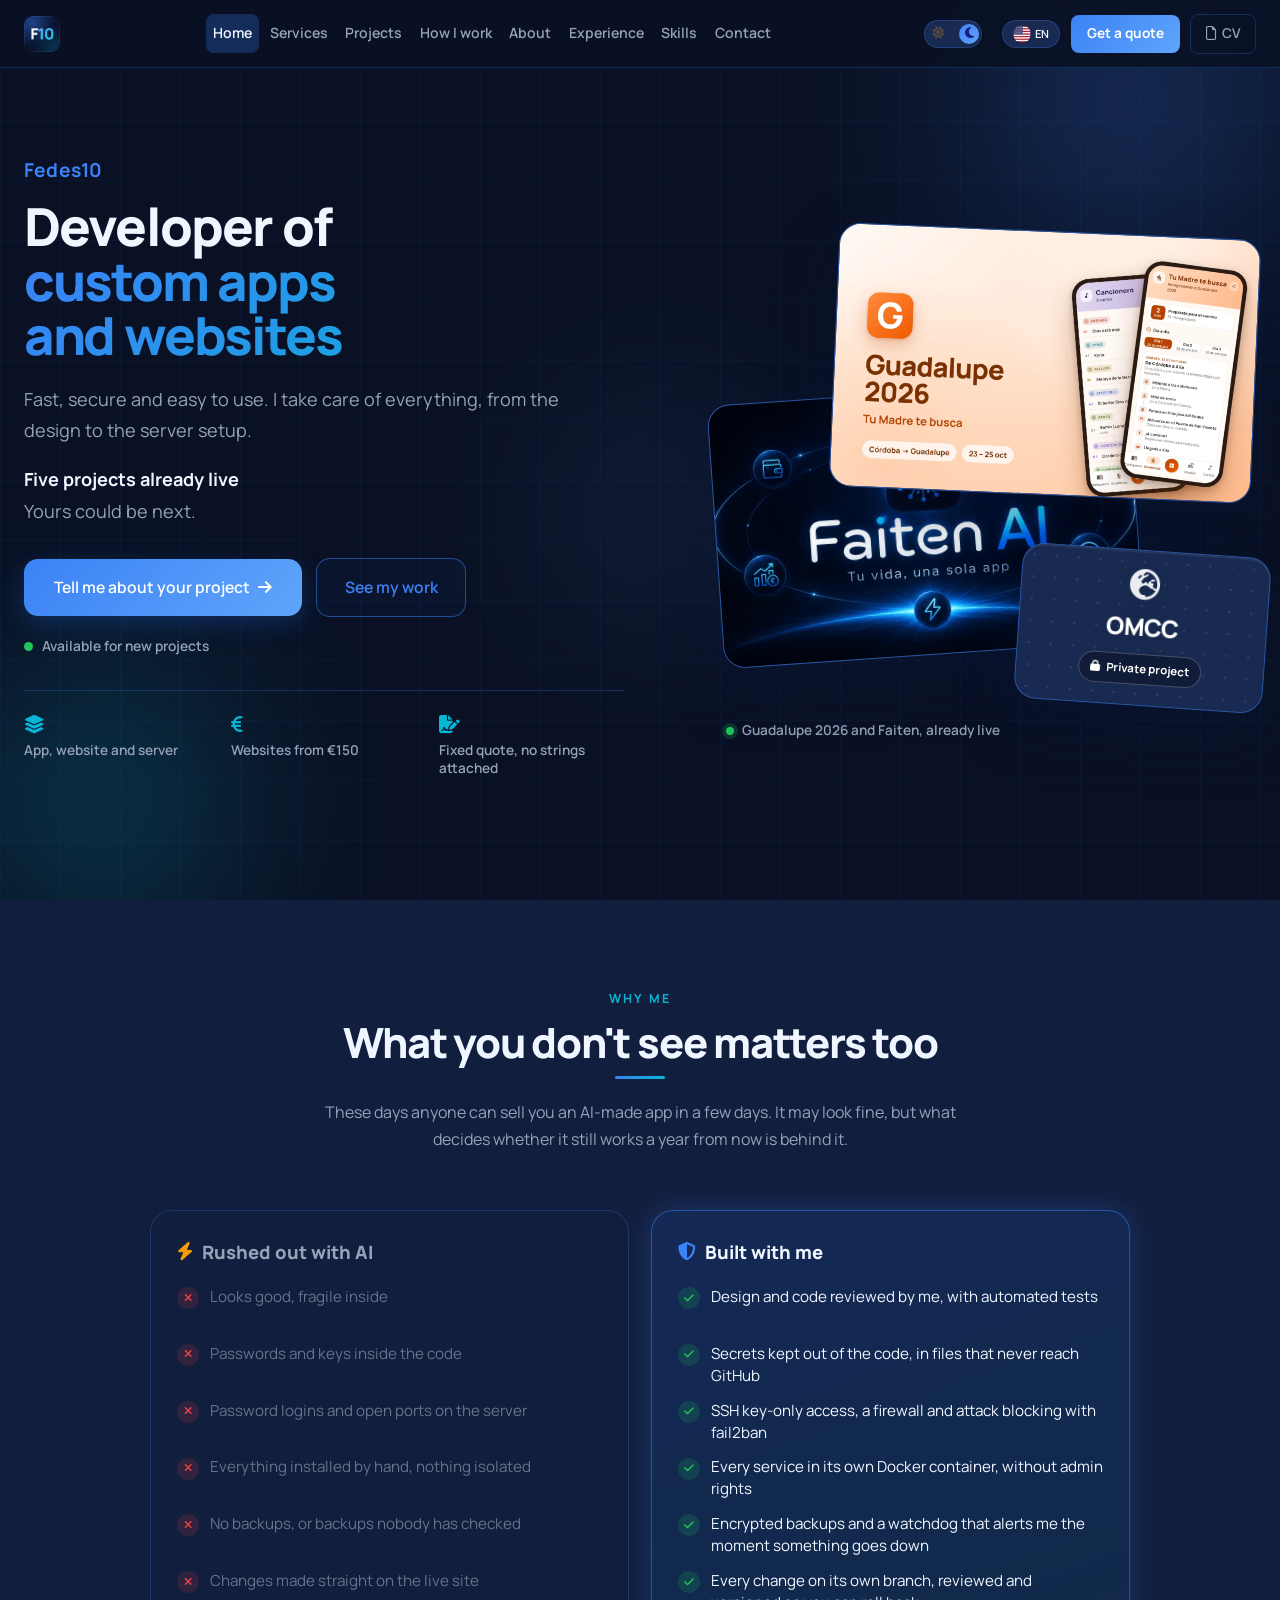
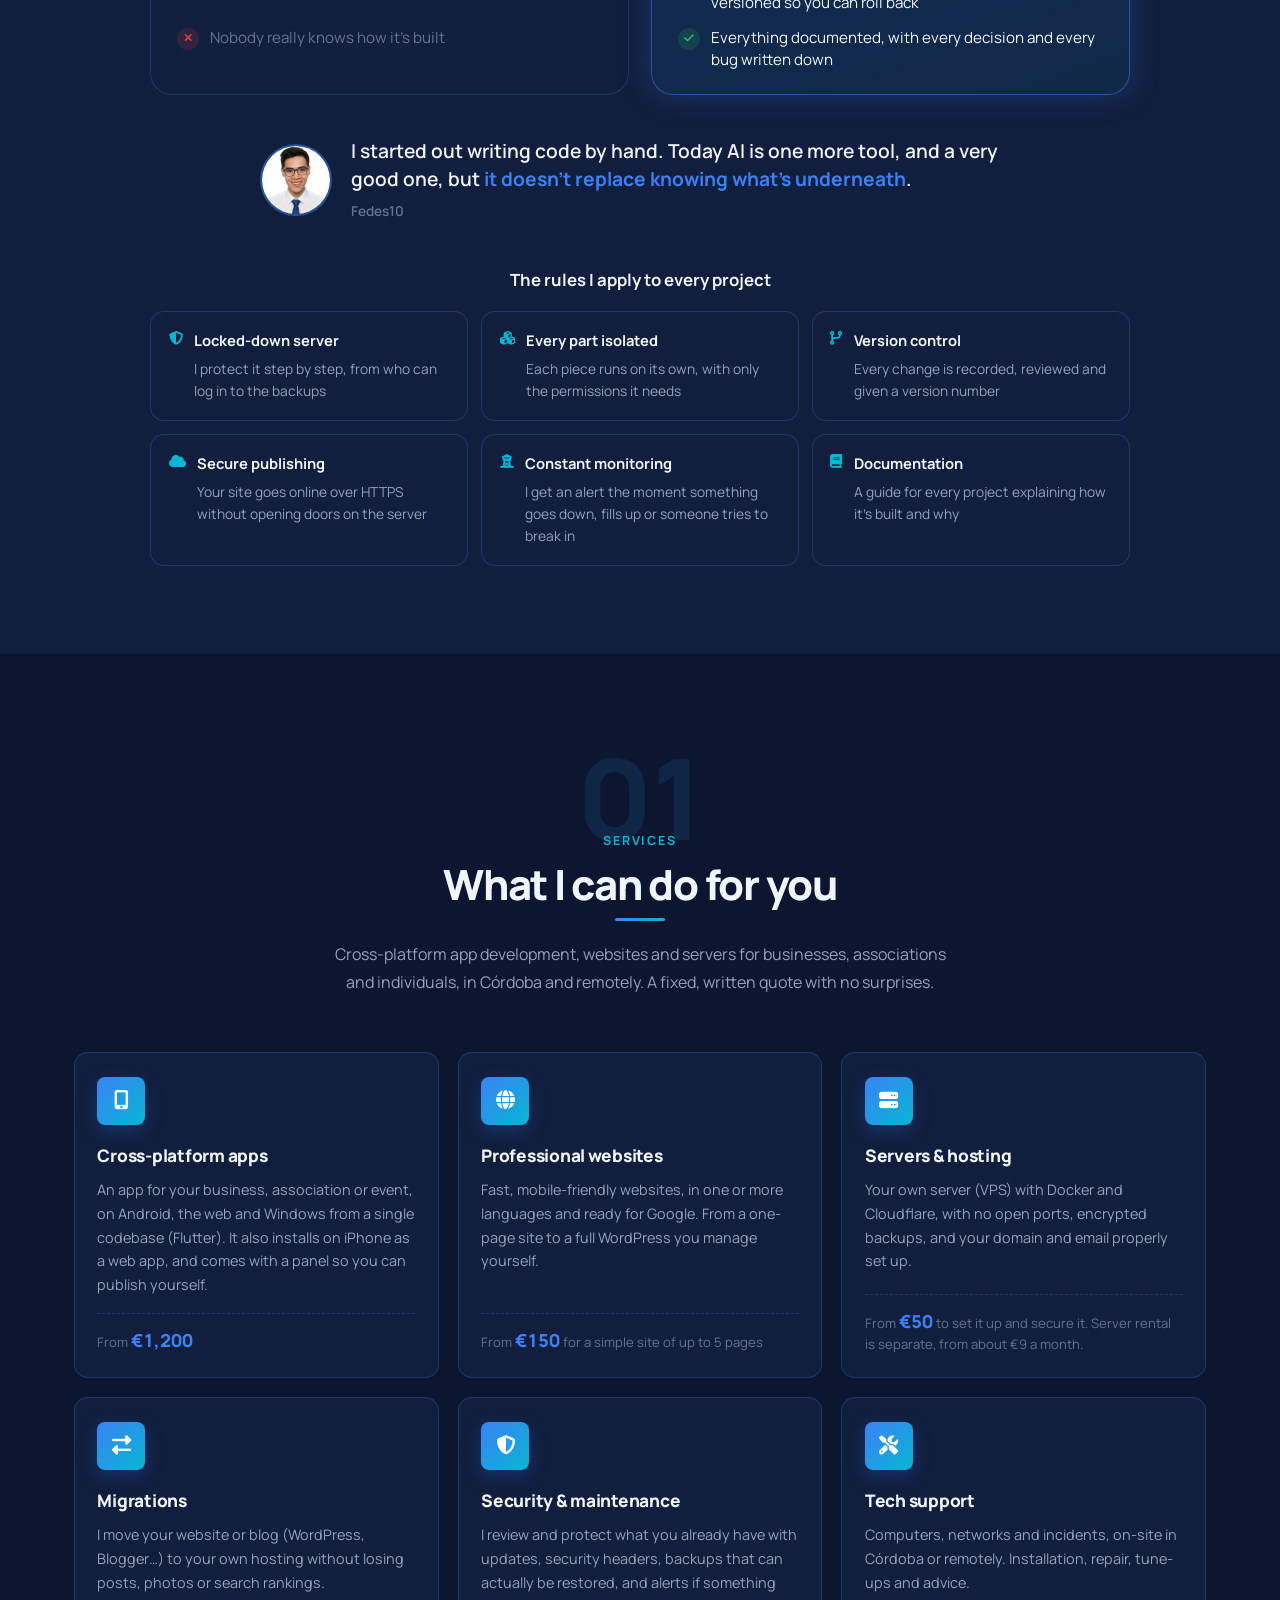
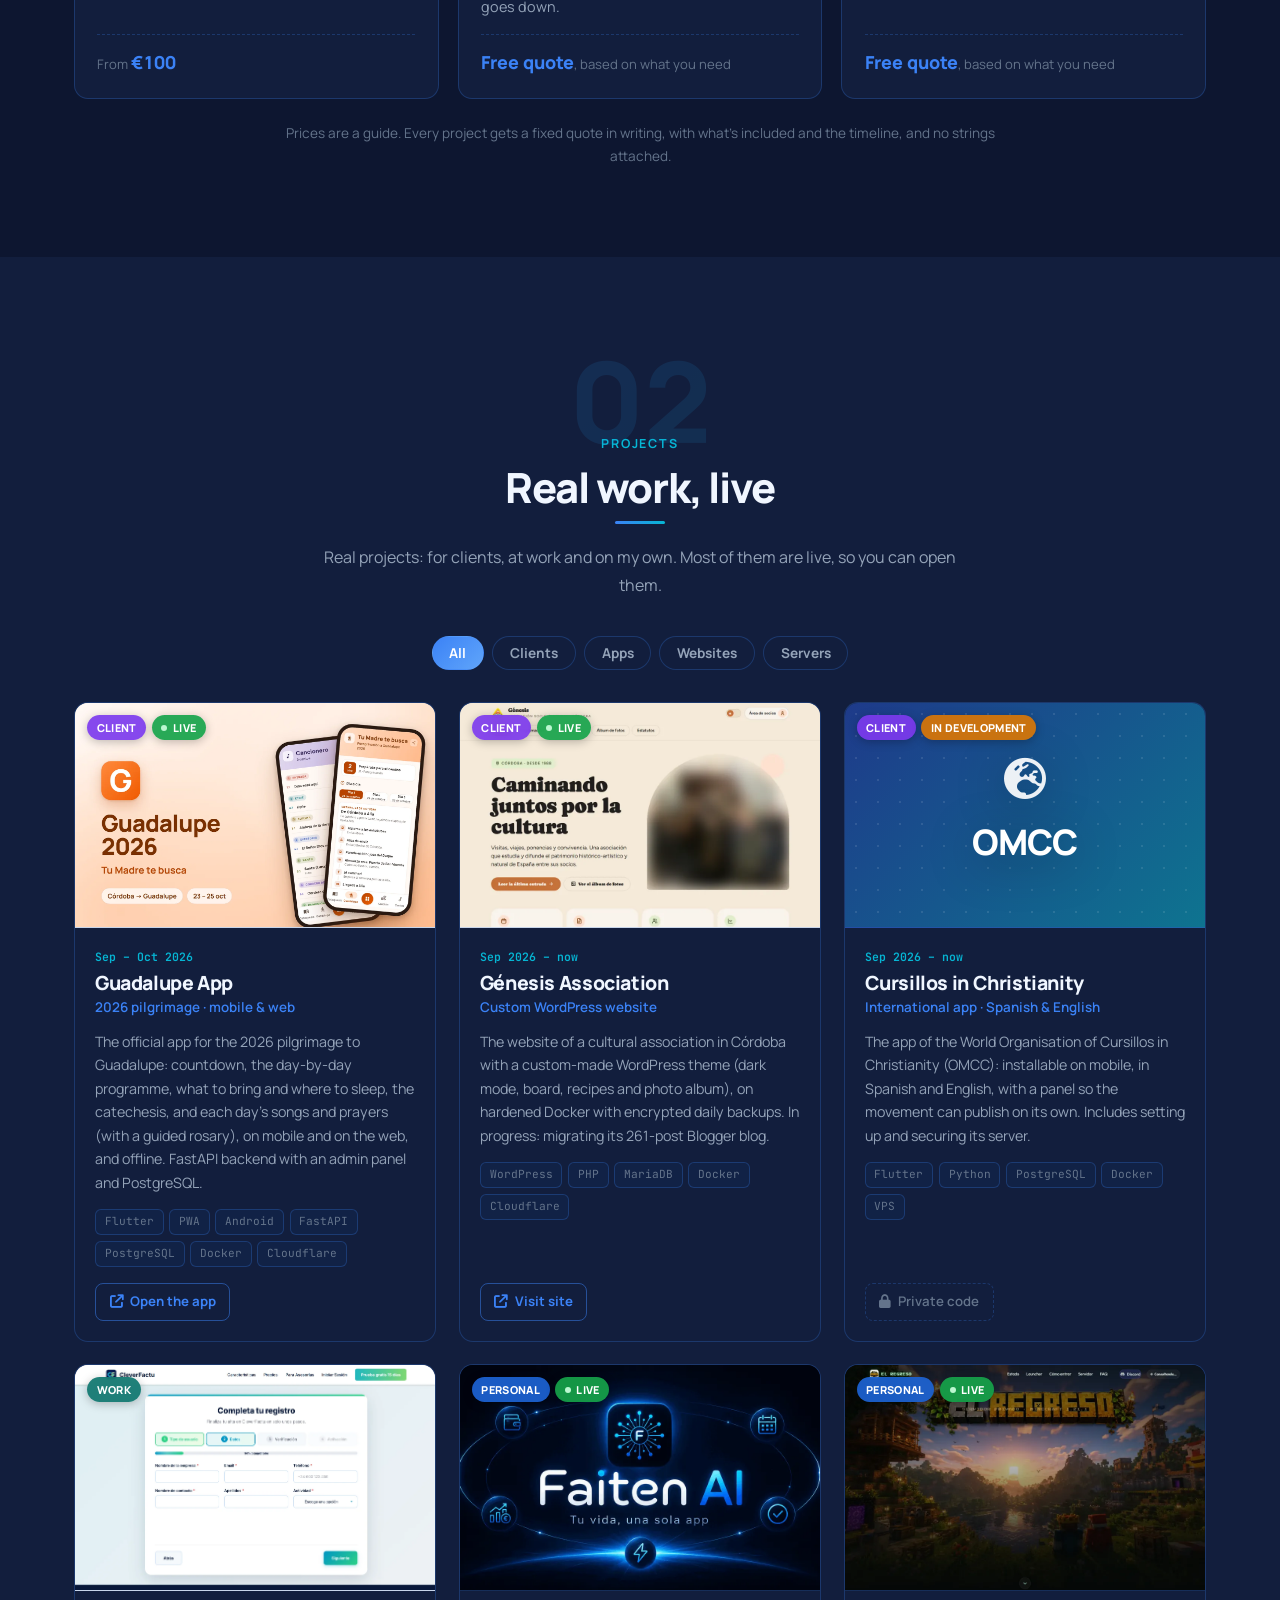
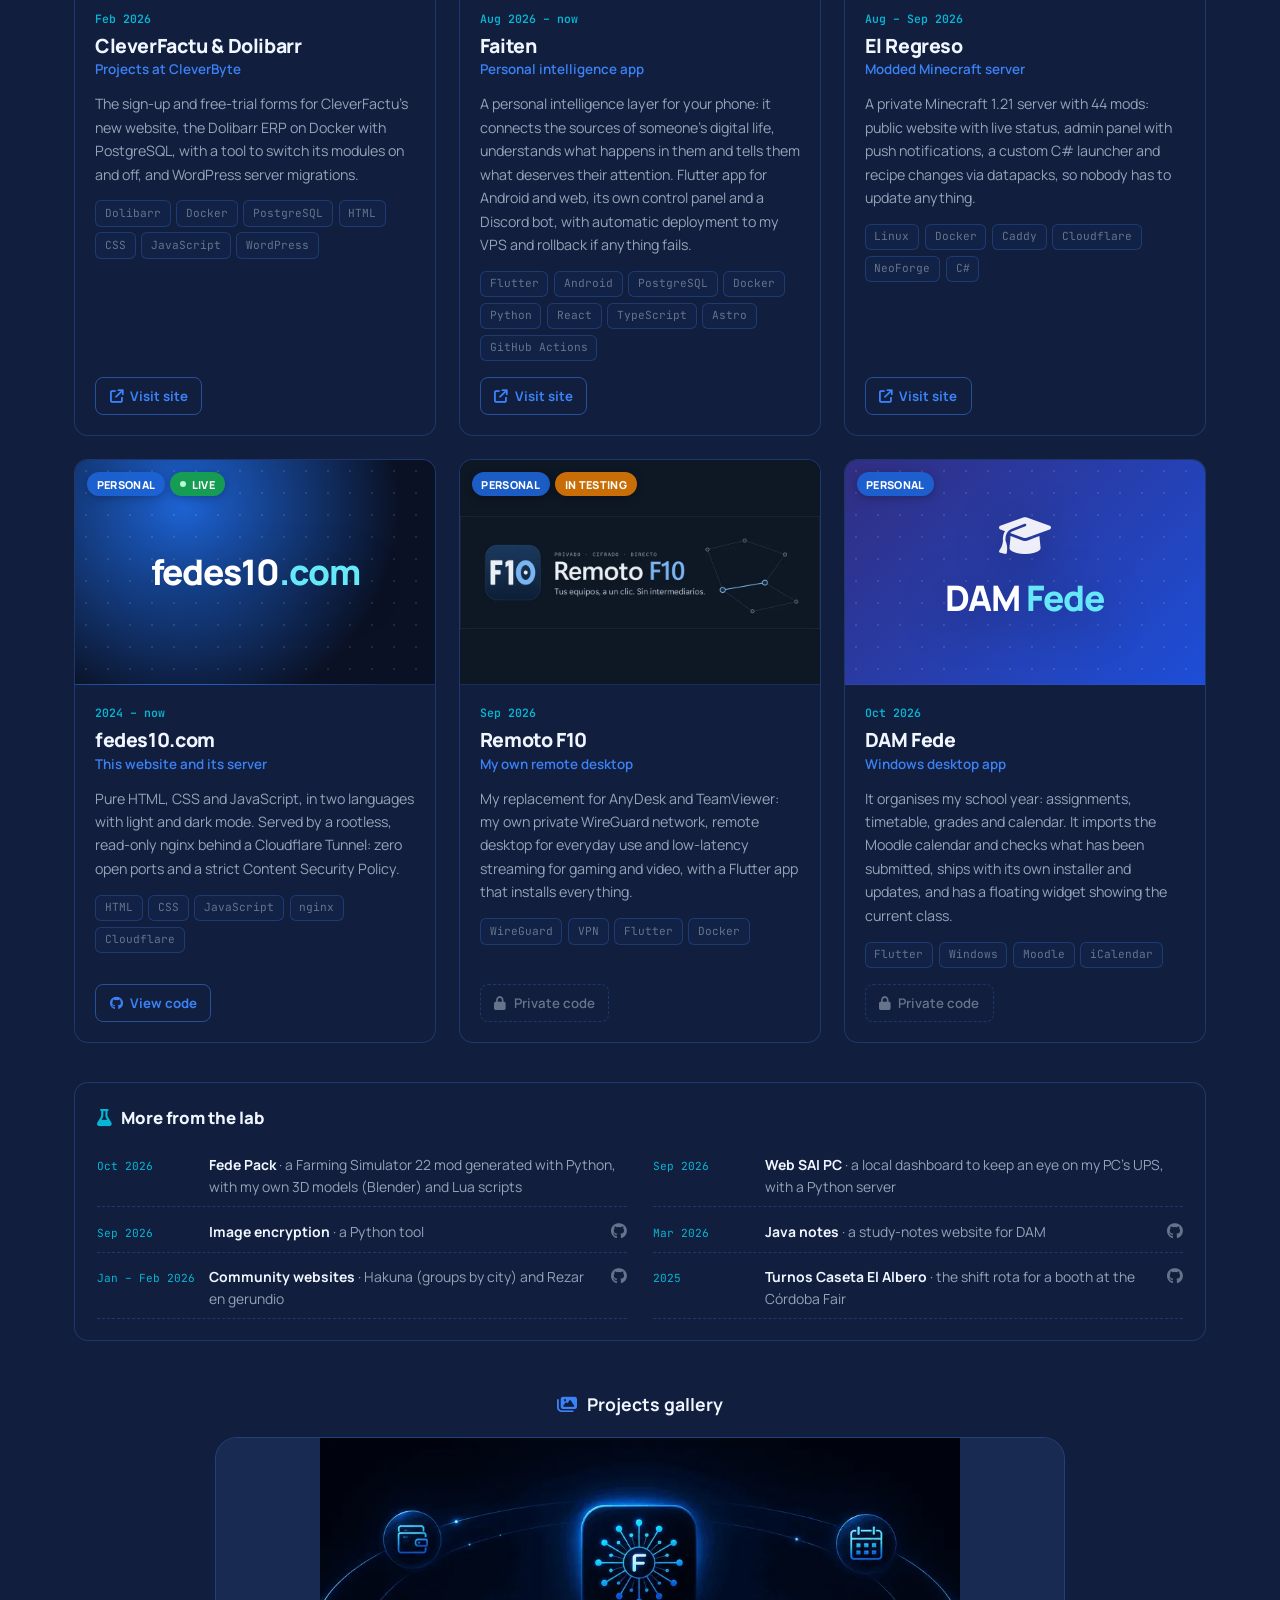
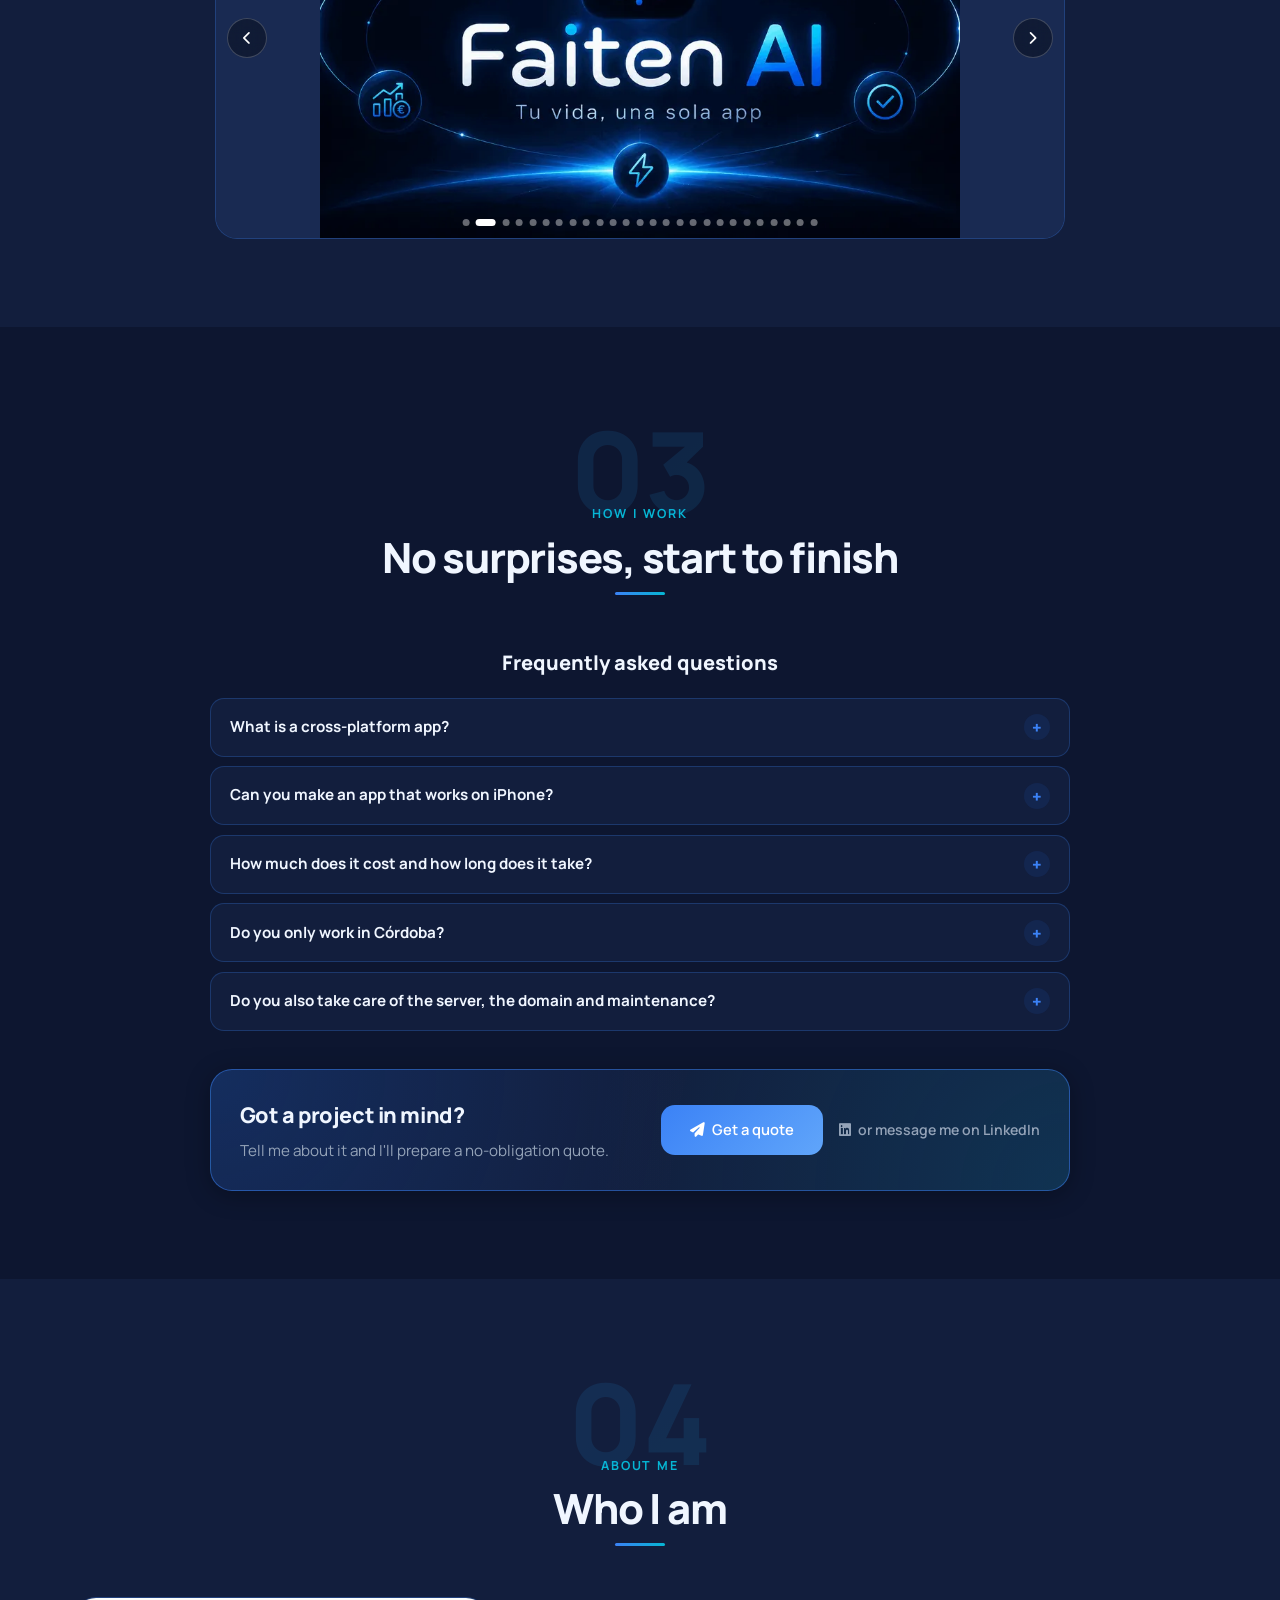
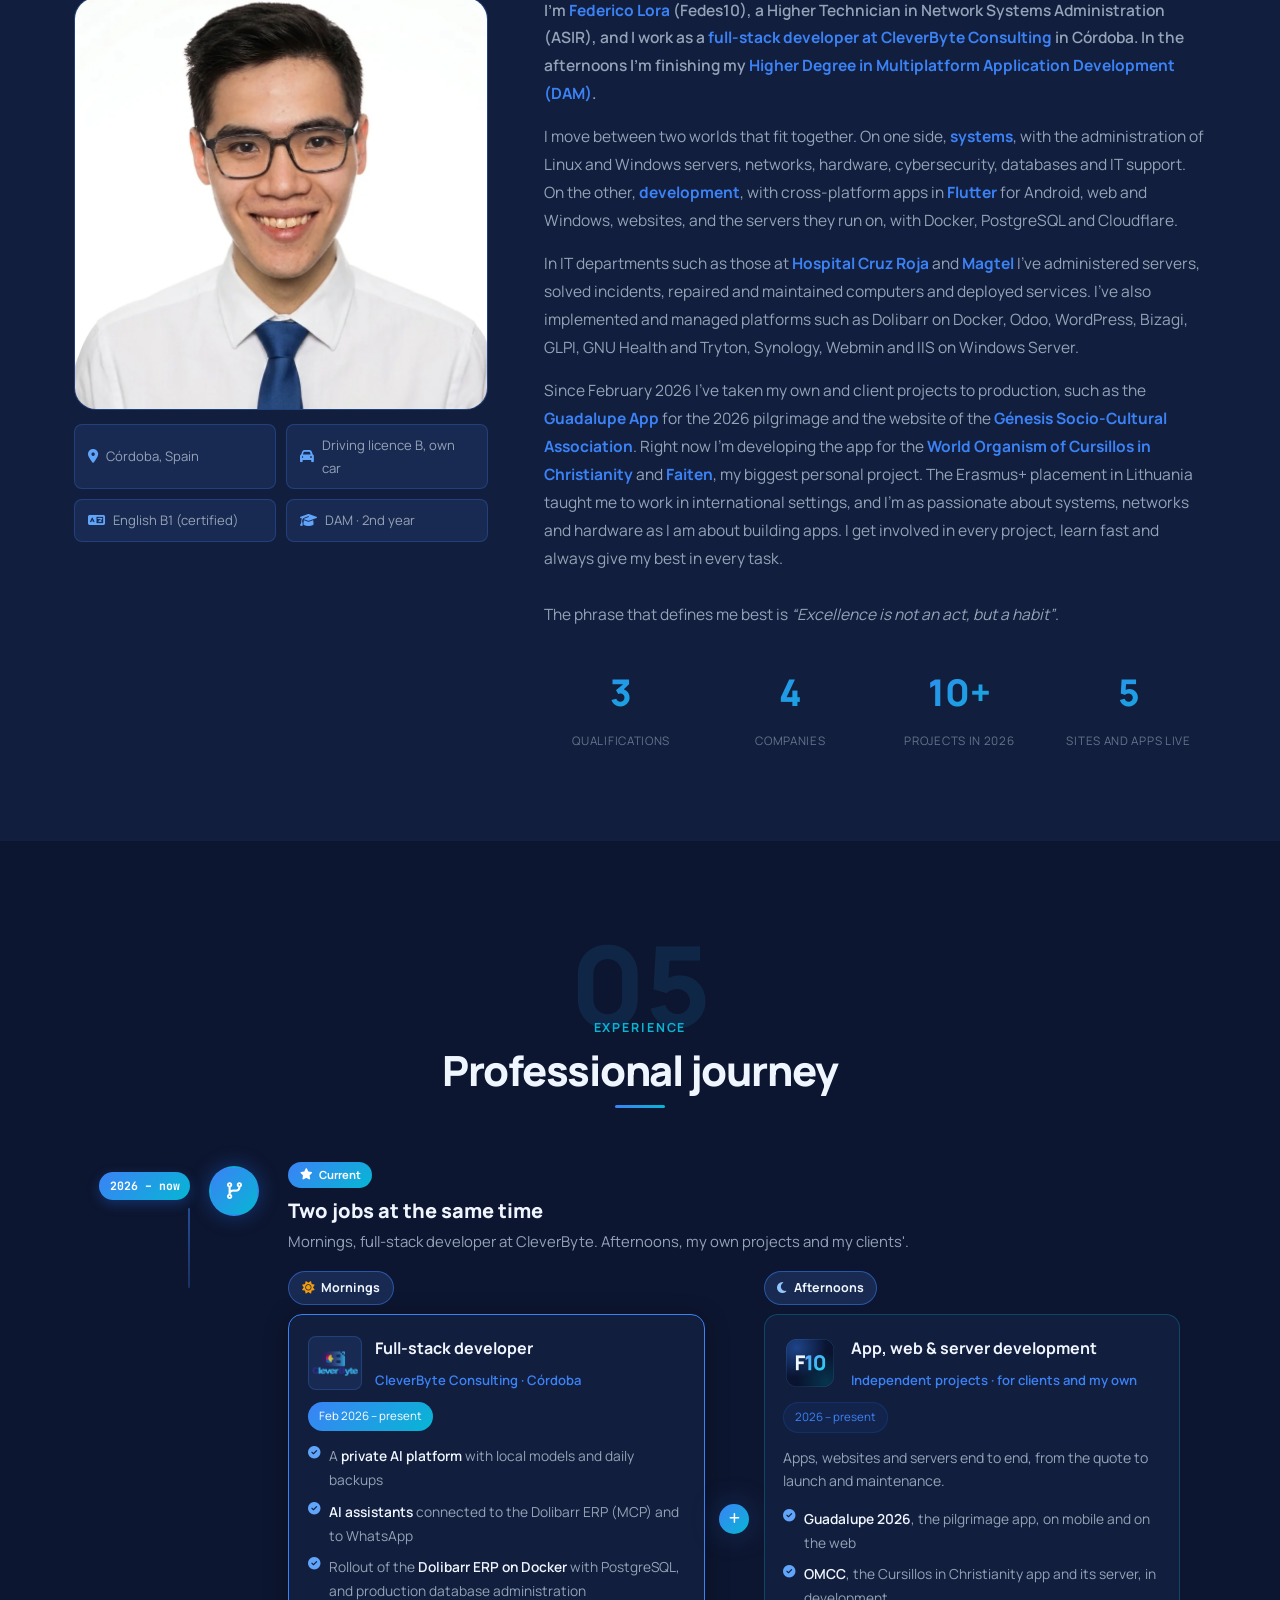
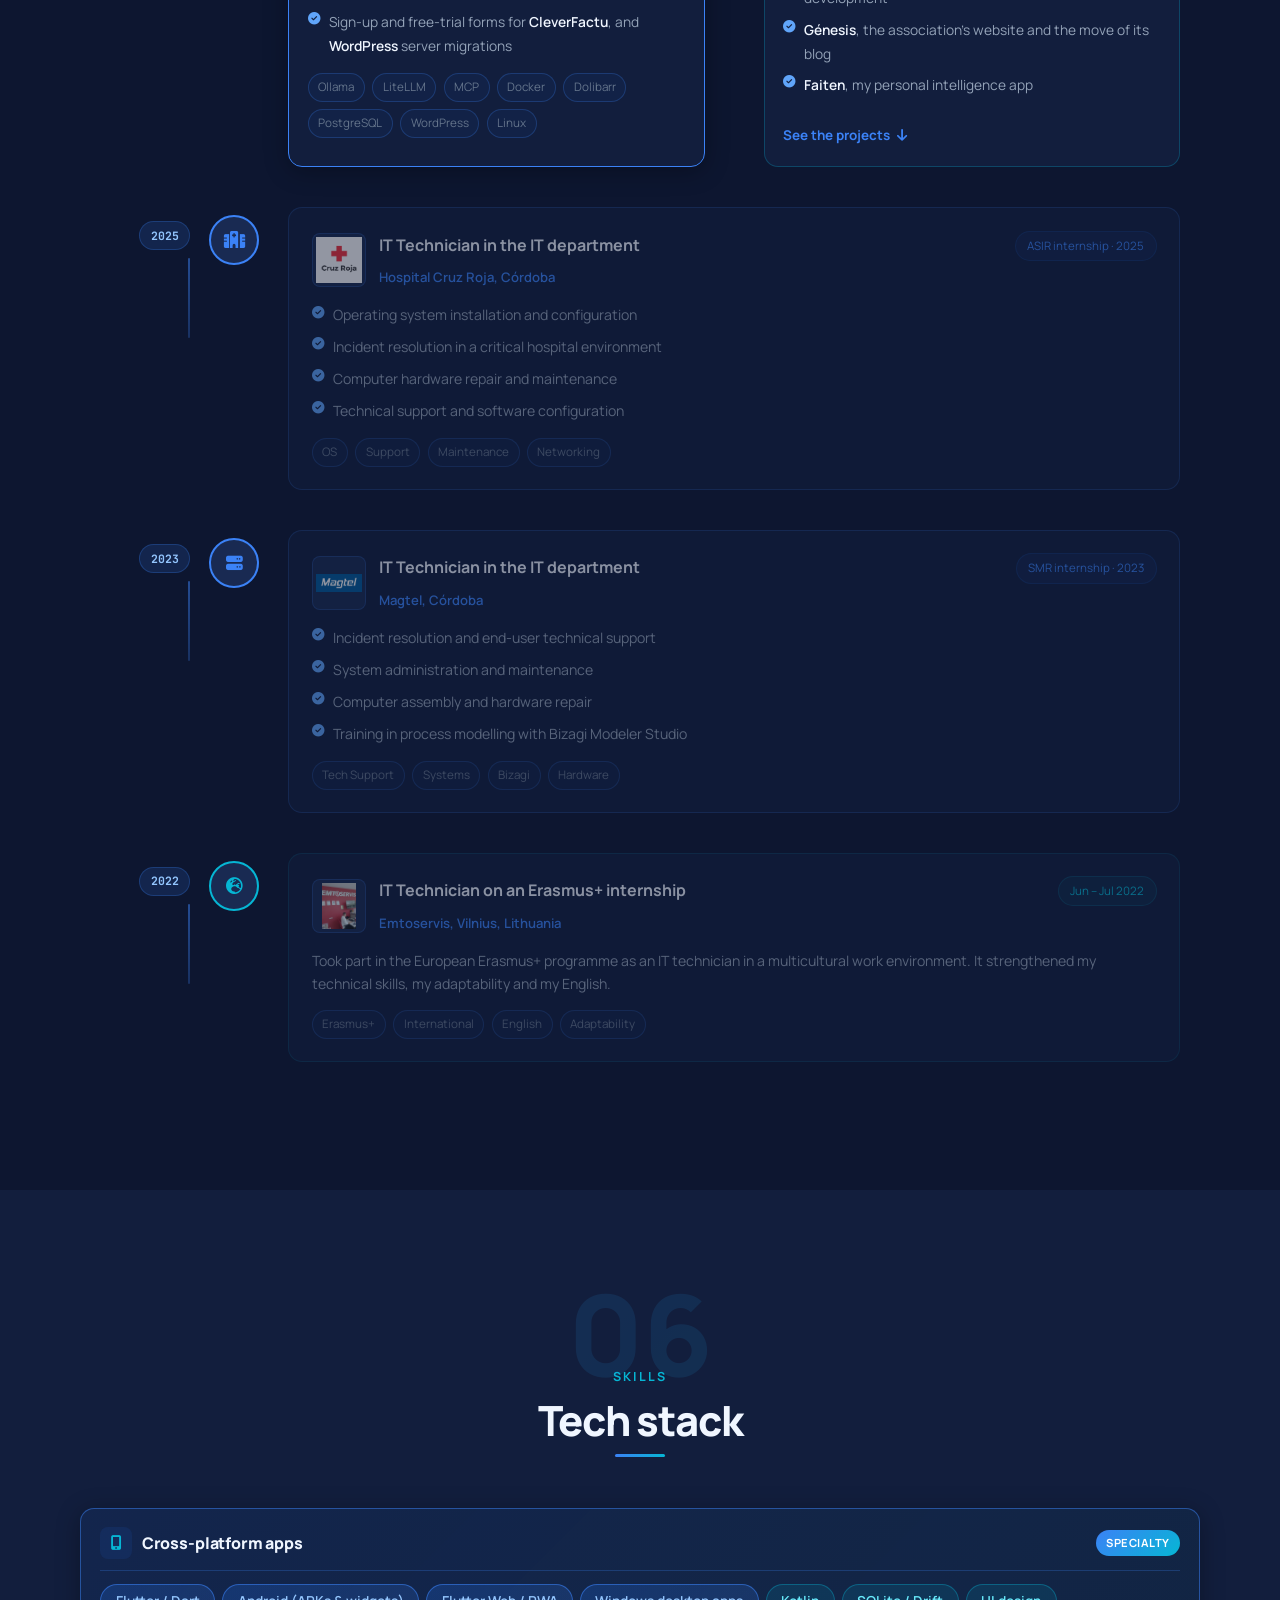
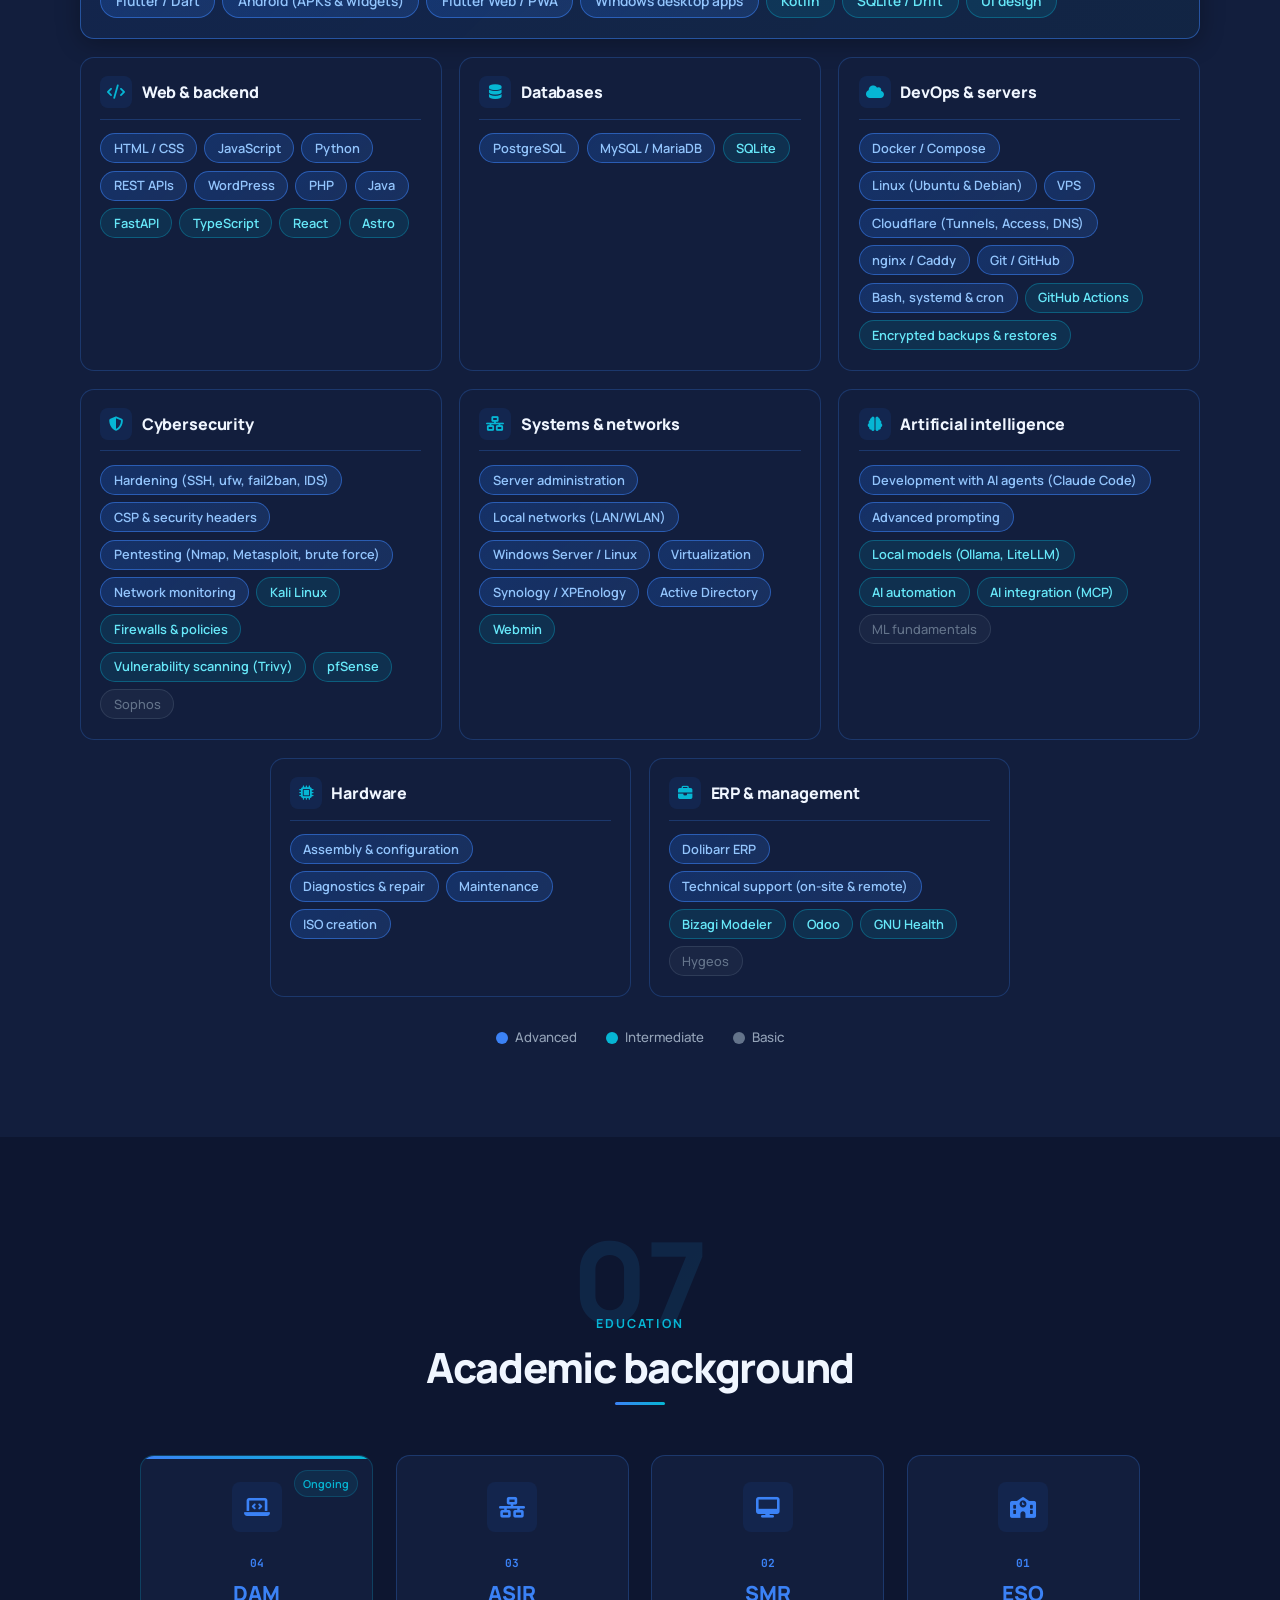
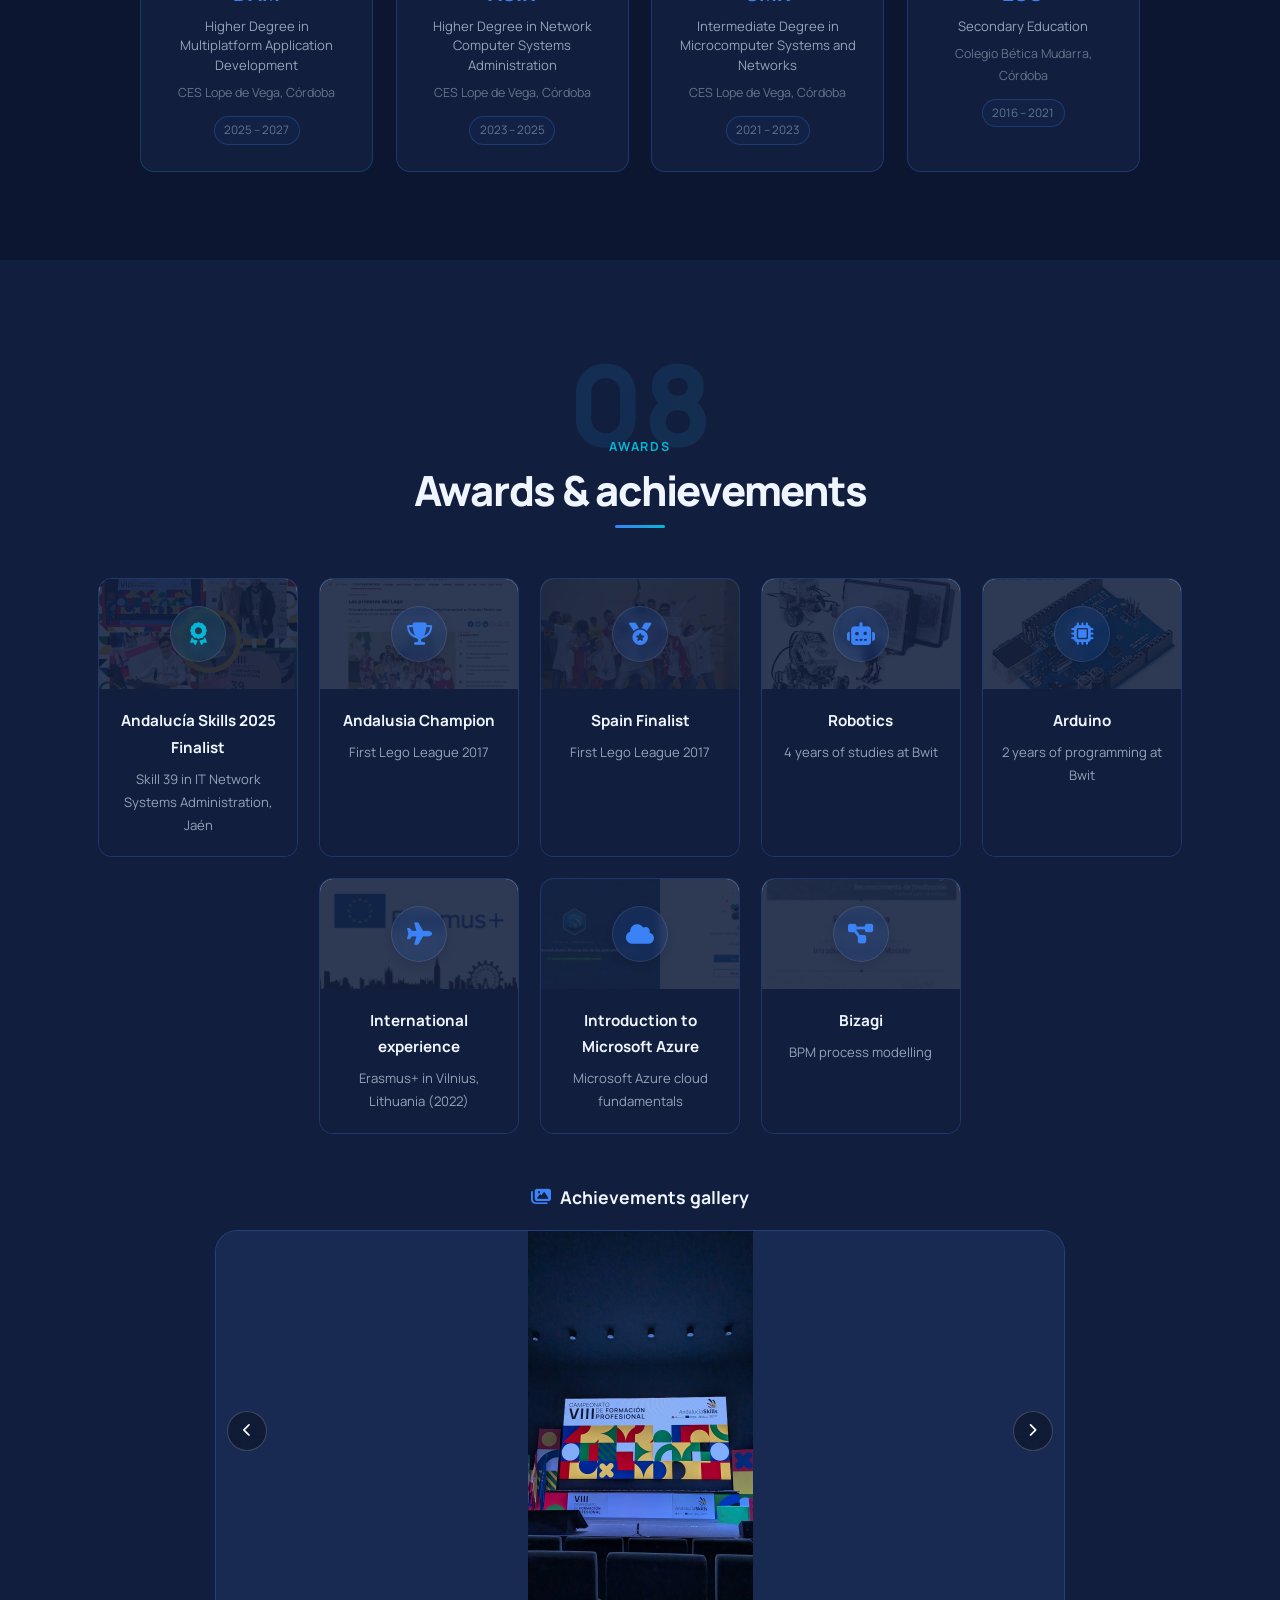
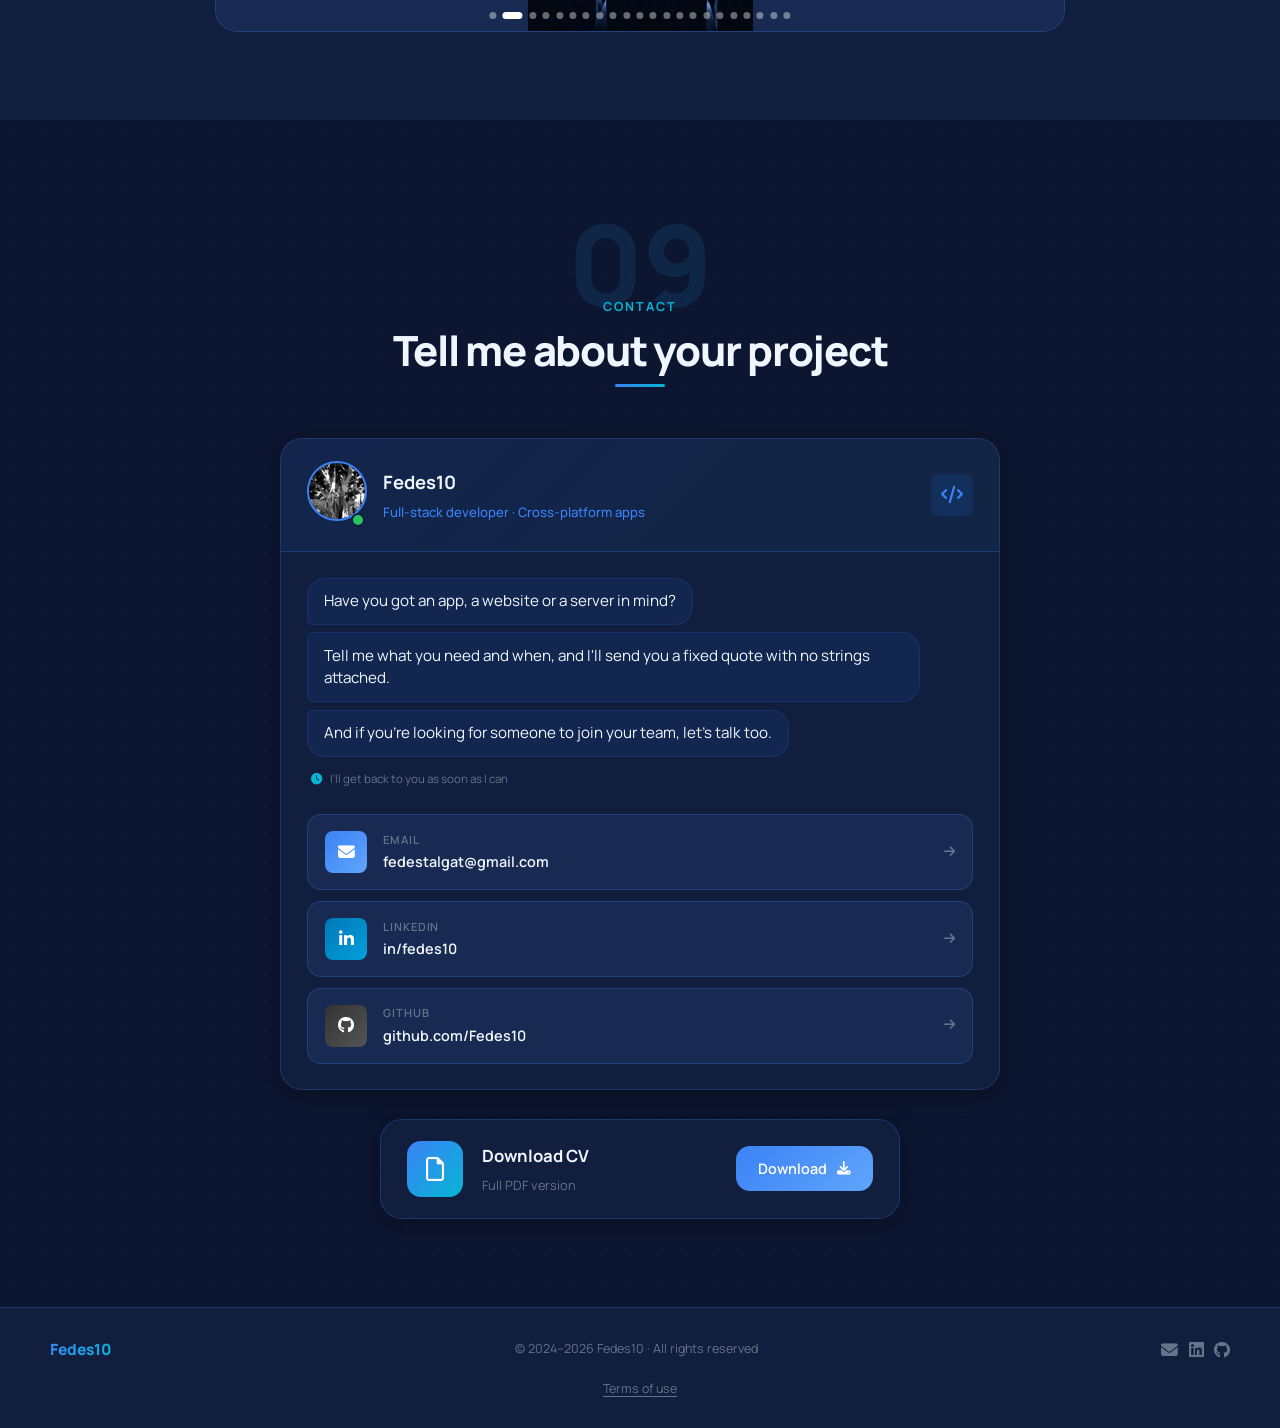
==== commit 36f8f8e9: "fix(textos): «Download CV» en lugar de «Download résumé» Co-Authored-By: Claude Opus 5.5 <noreply@an" ====
--- a/en/index.html
+++ b/en/index.html
@@ -1461,7 +1461,7 @@
           <div class="cta-card">
             <div class="cta-icon-wrap"><i class="fa-regular fa-file" aria-hidden="true"></i></div>
             <div class="cta-content">
-              <h4 data-i18n="cta-title">Download résumé</h4>
+              <h4 data-i18n="cta-title">Download CV</h4>
               <p data-i18n="cta-subtitle">Full PDF version</p>
             </div>
             <button type="button" class="cta-button" id="btnDownloadCV">
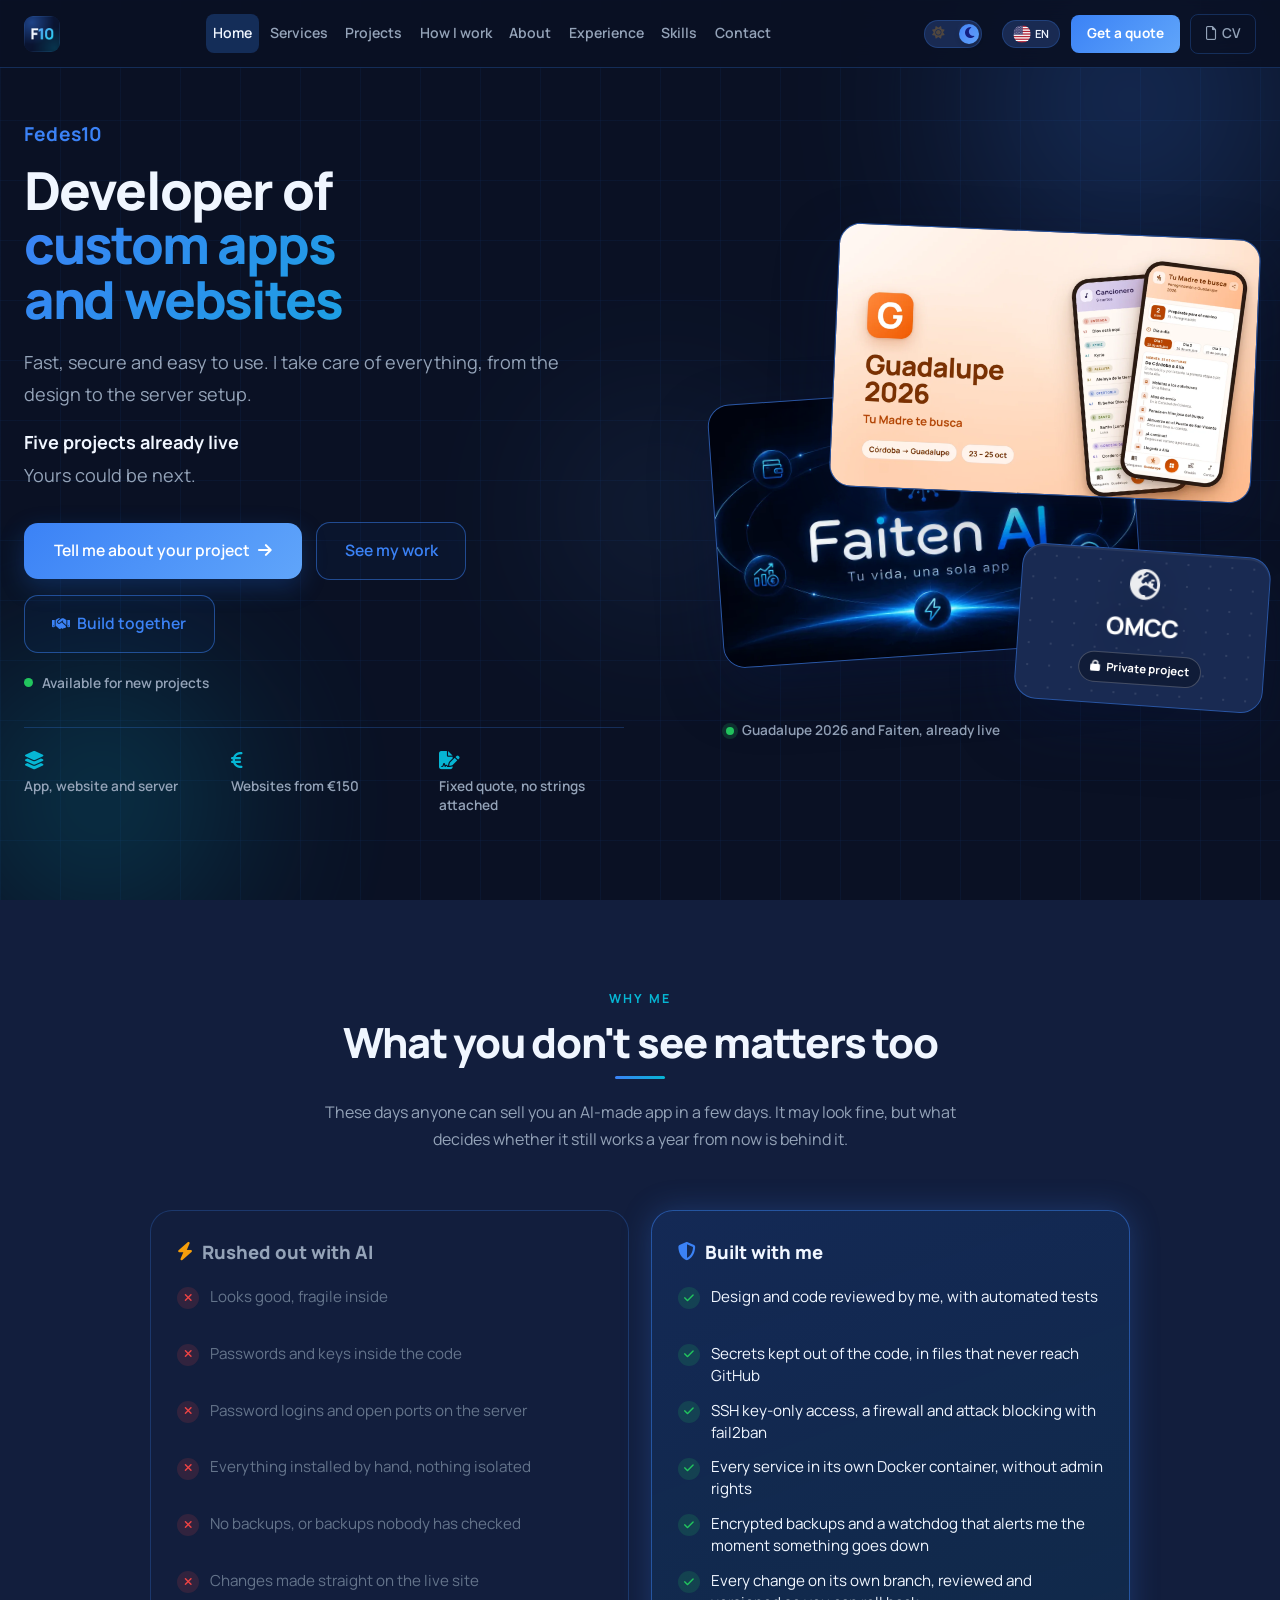
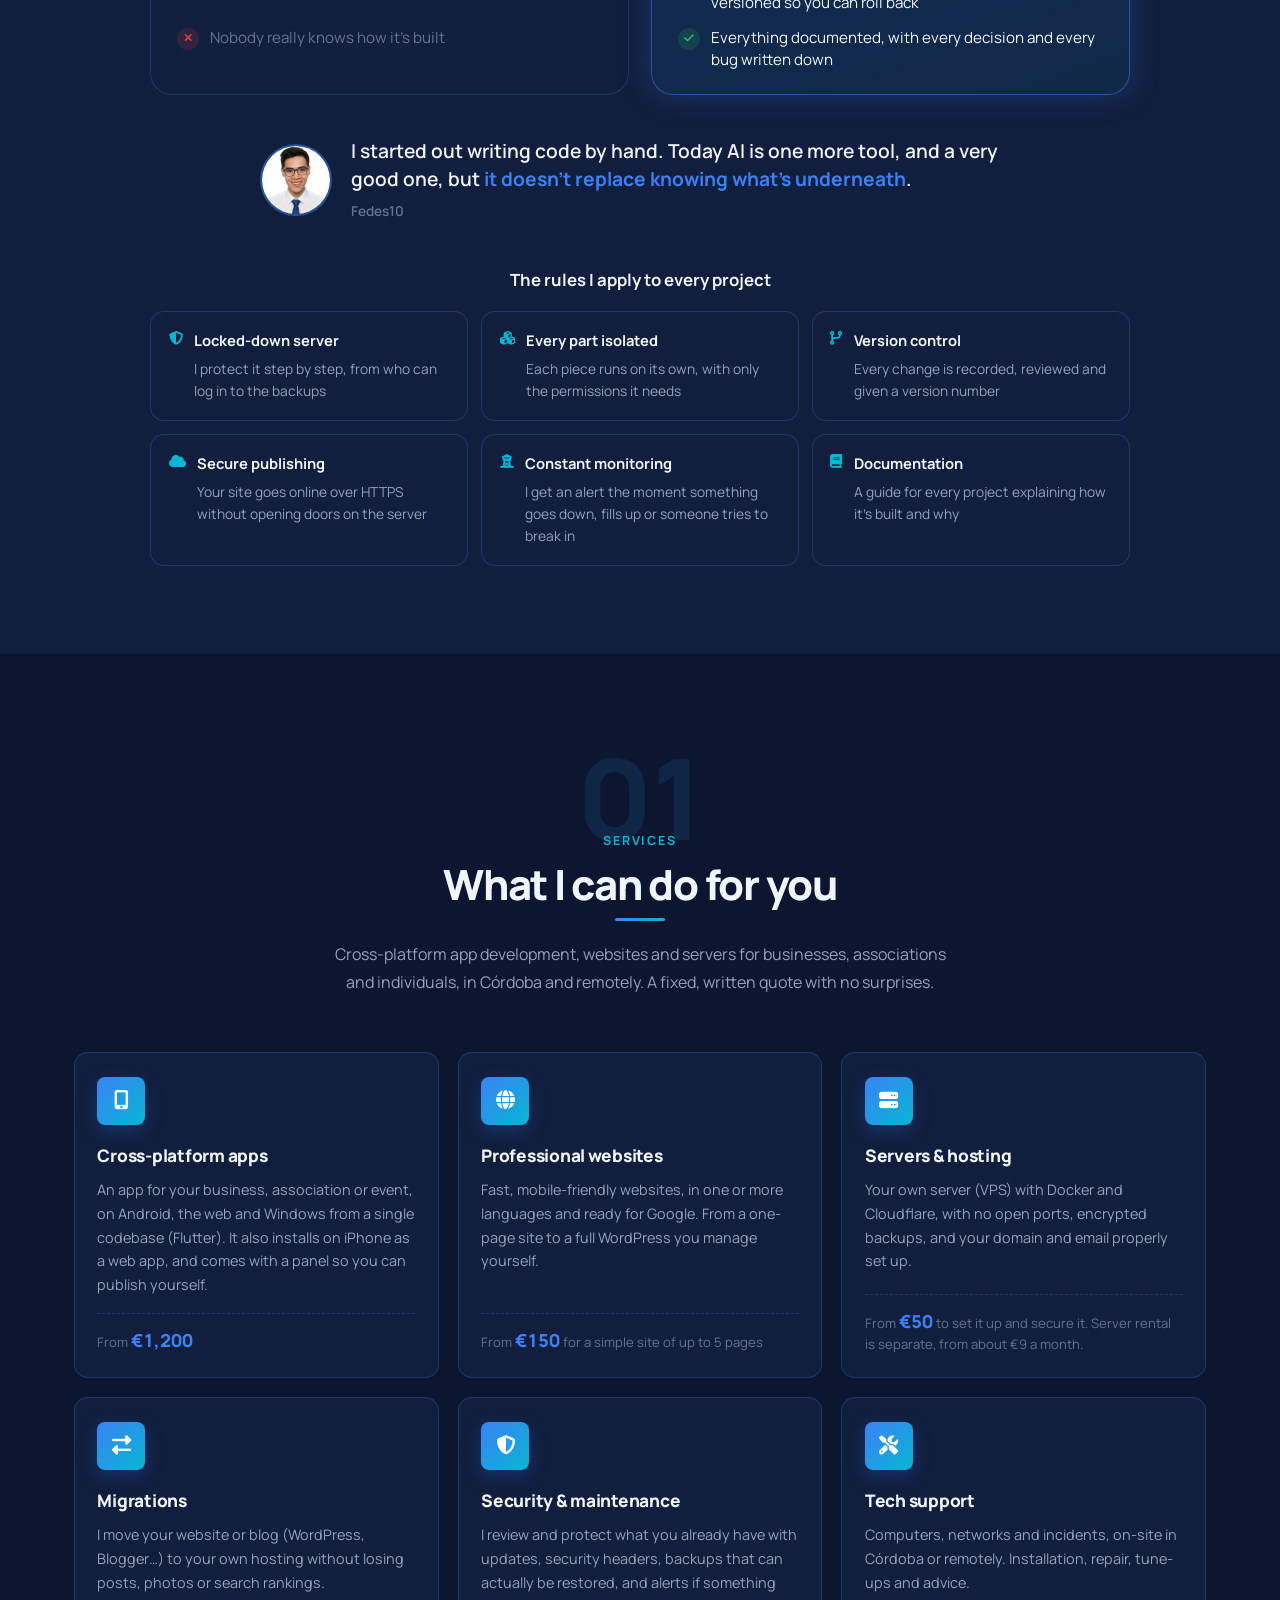
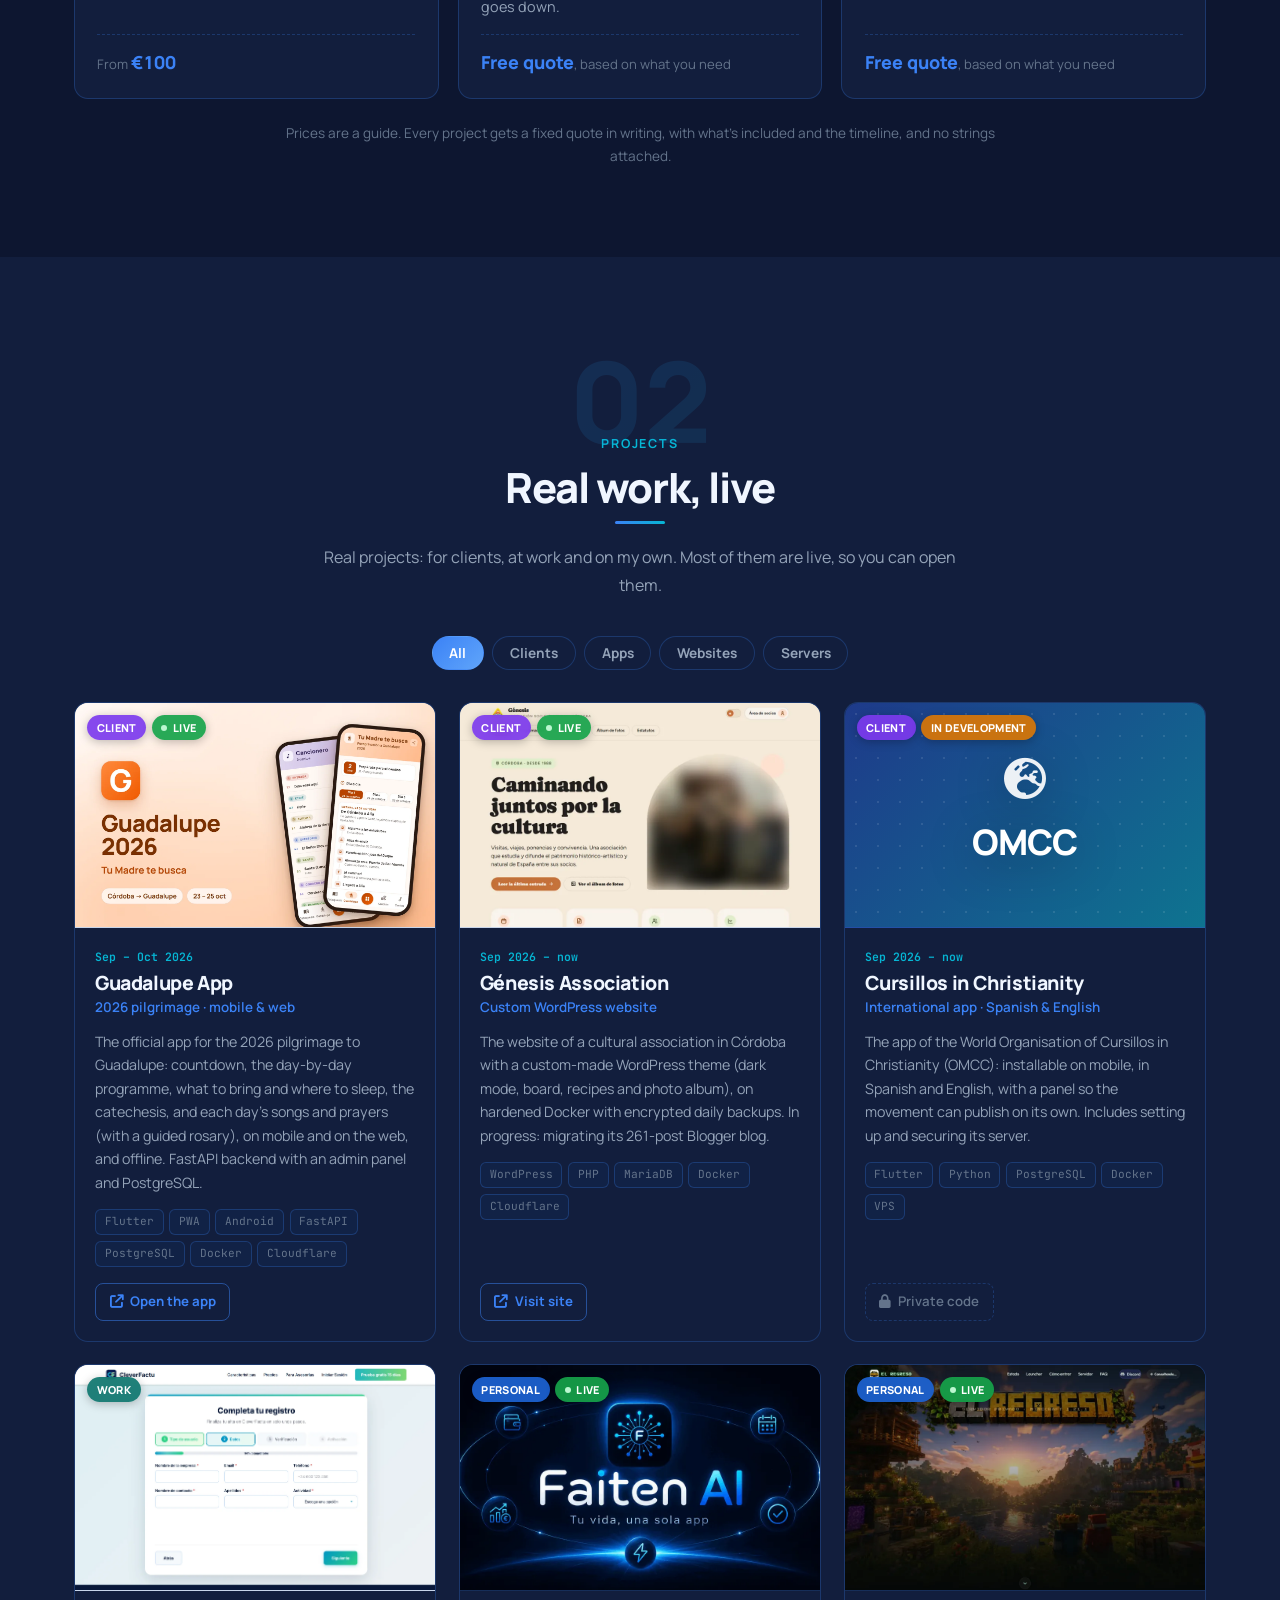
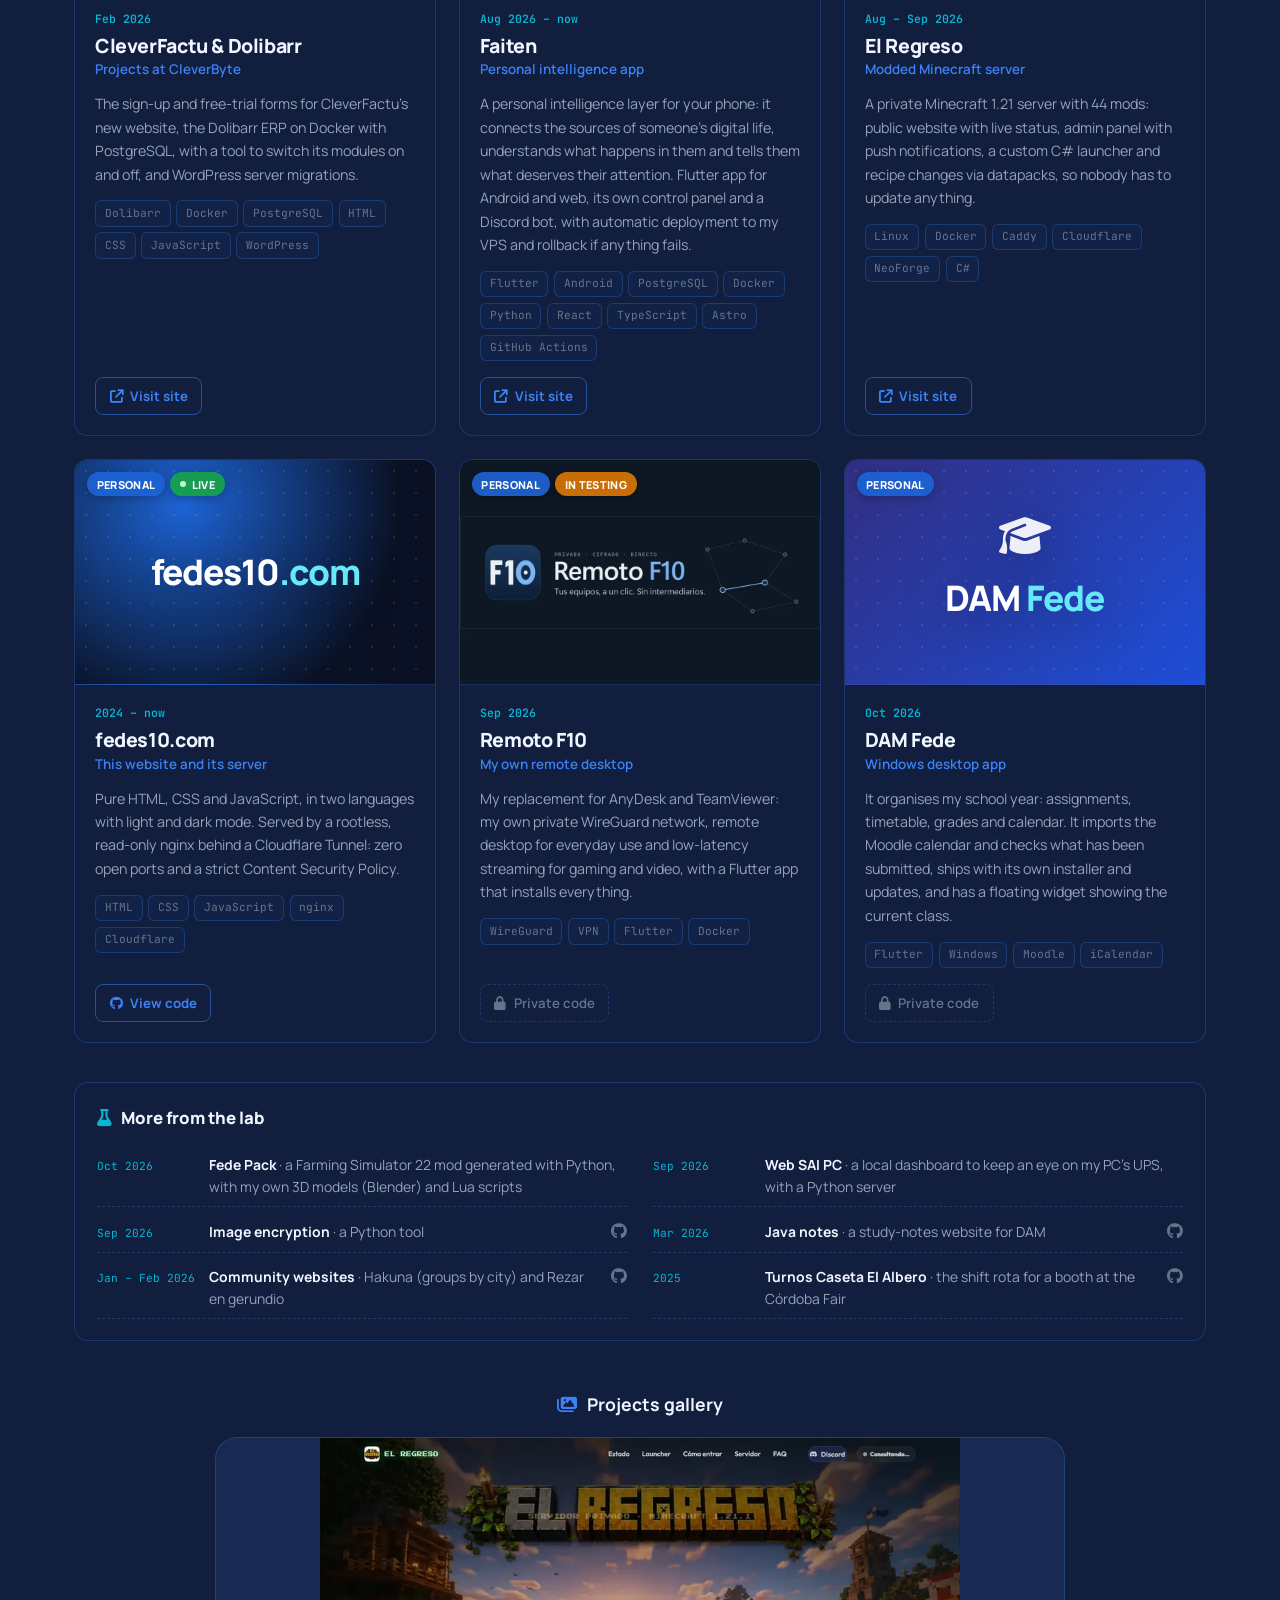
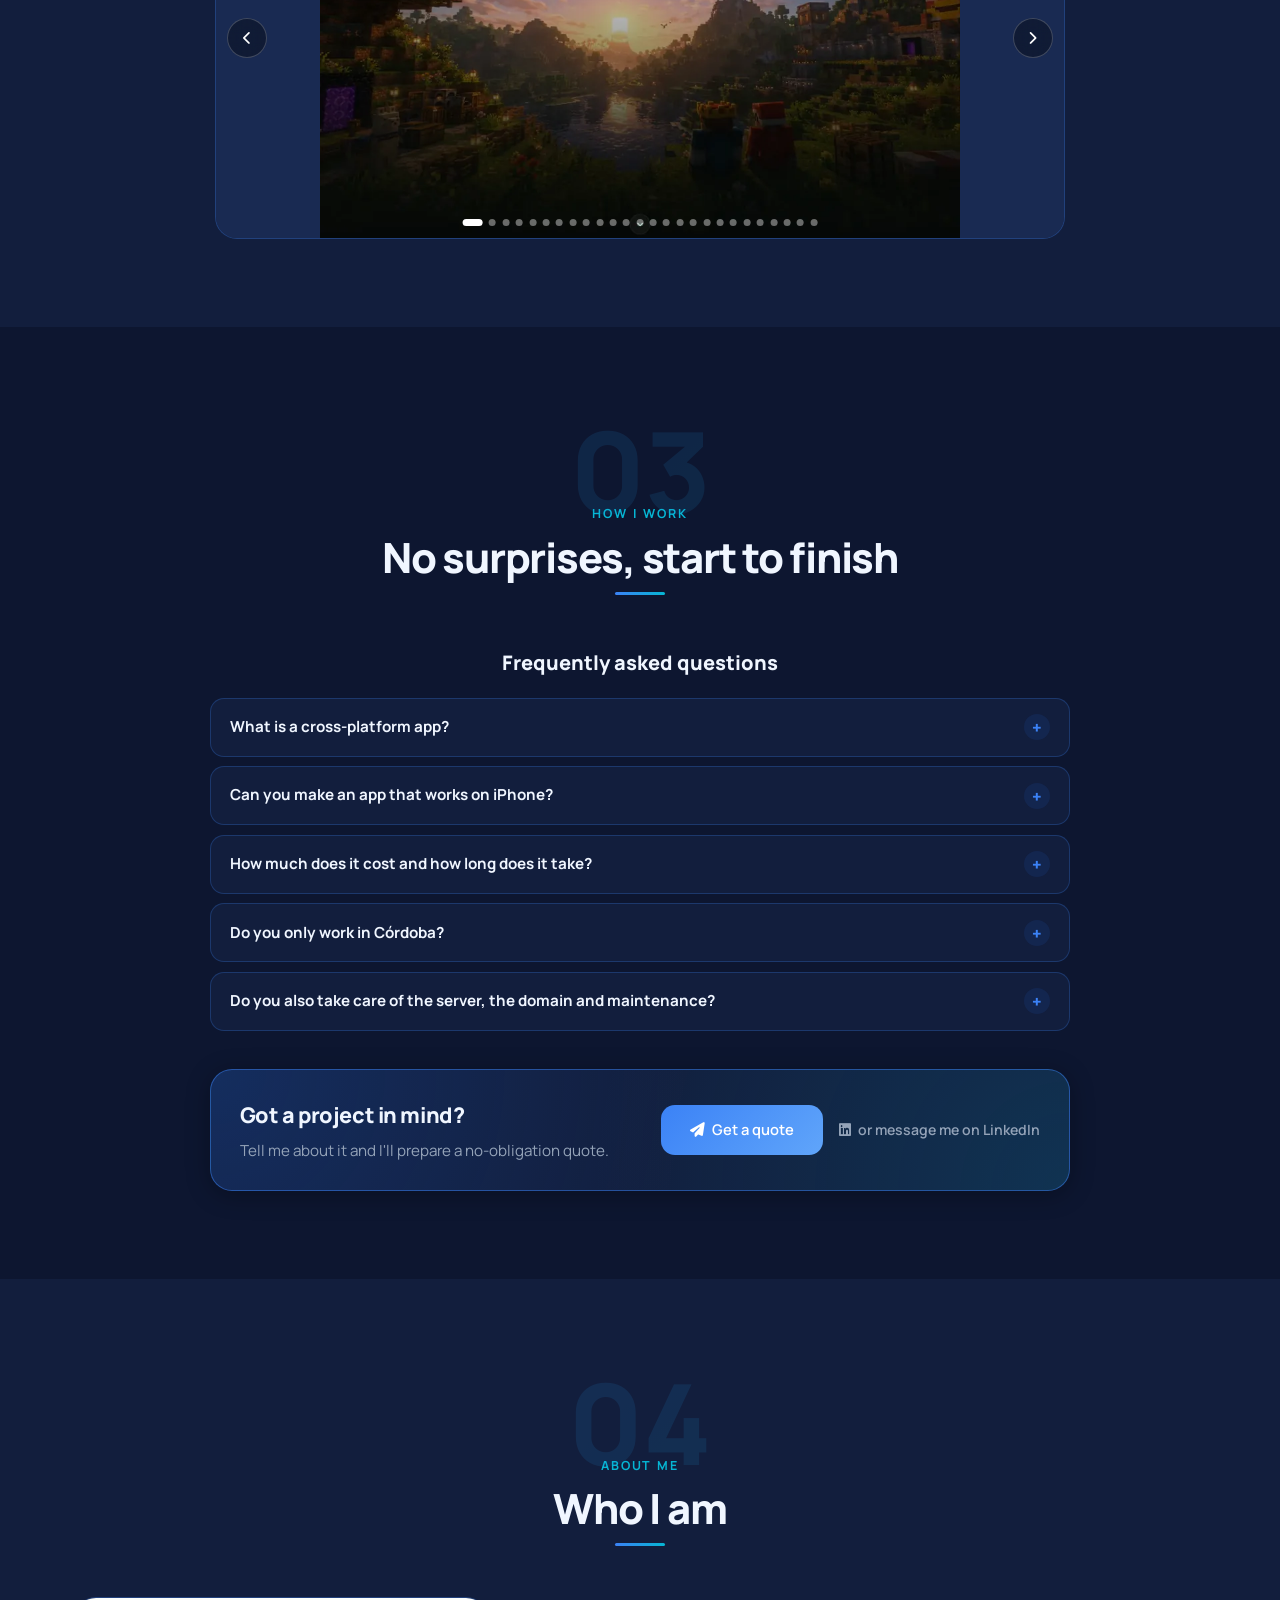
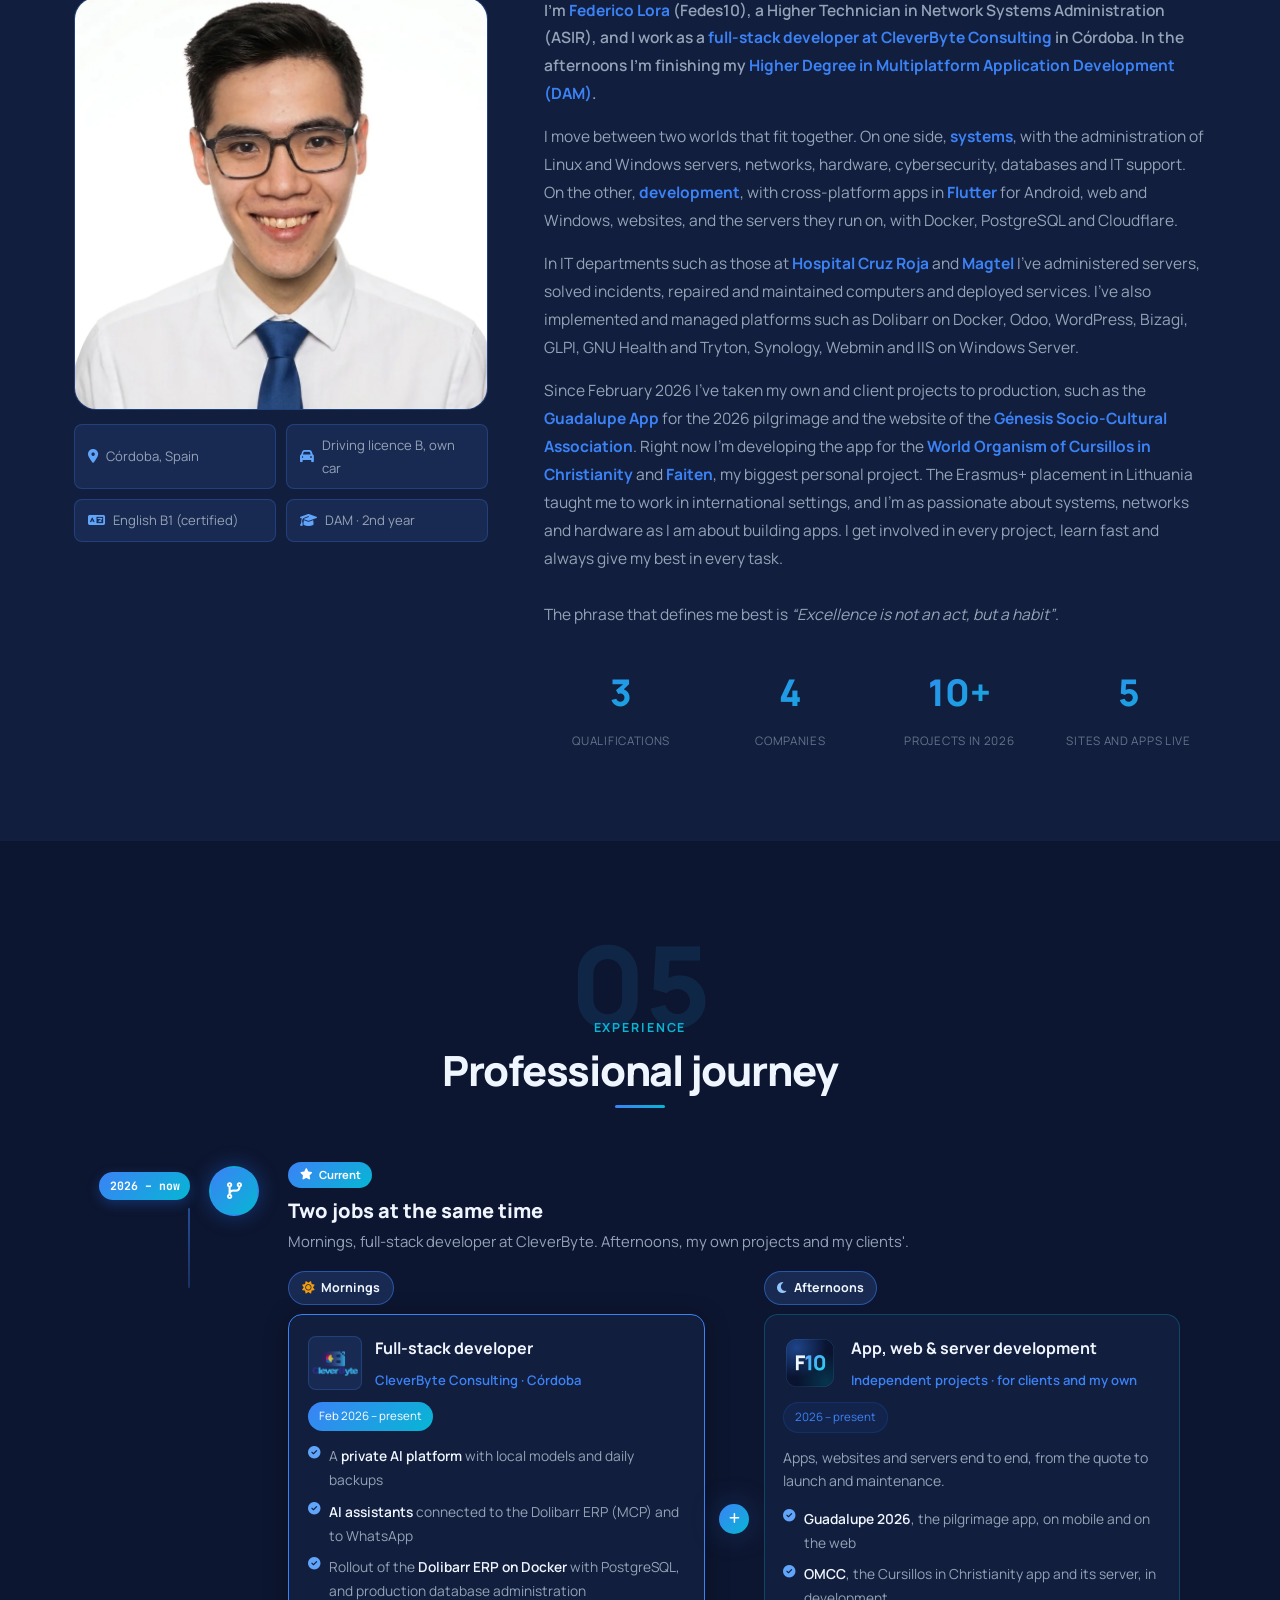
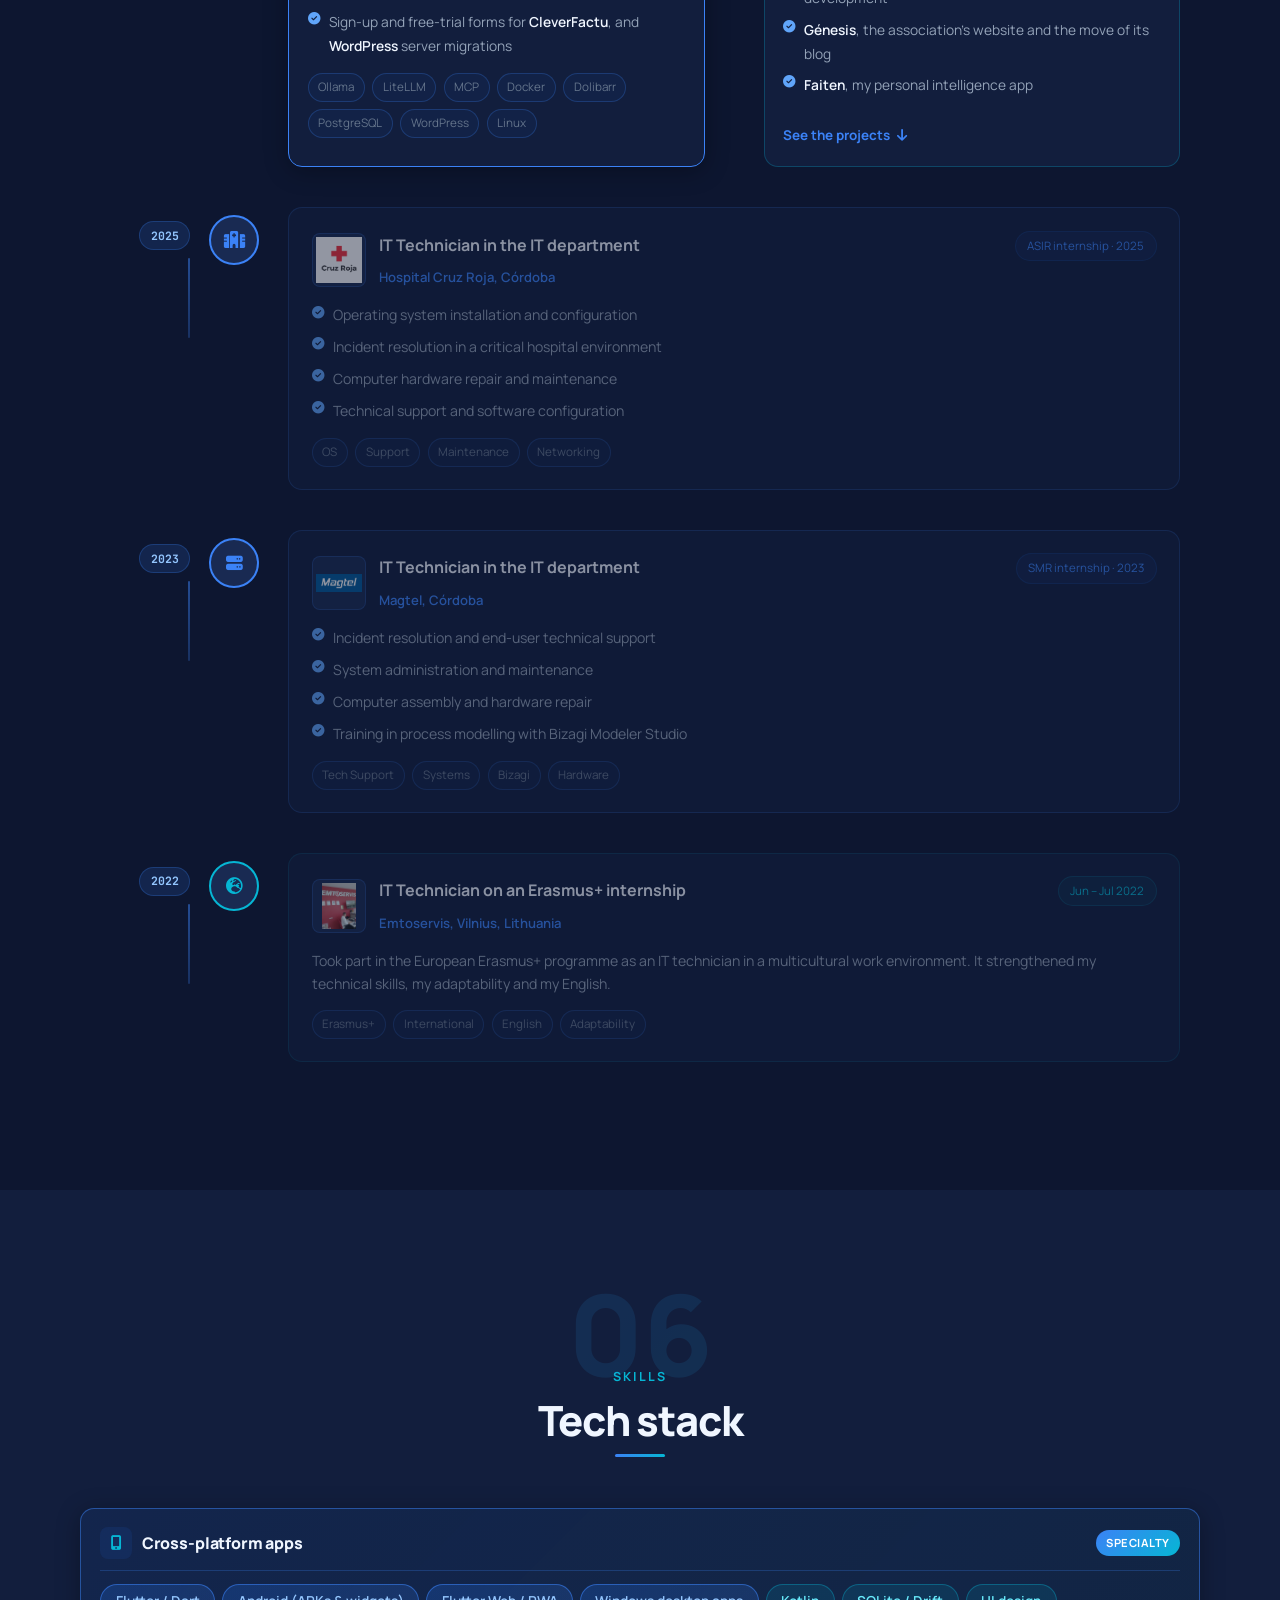
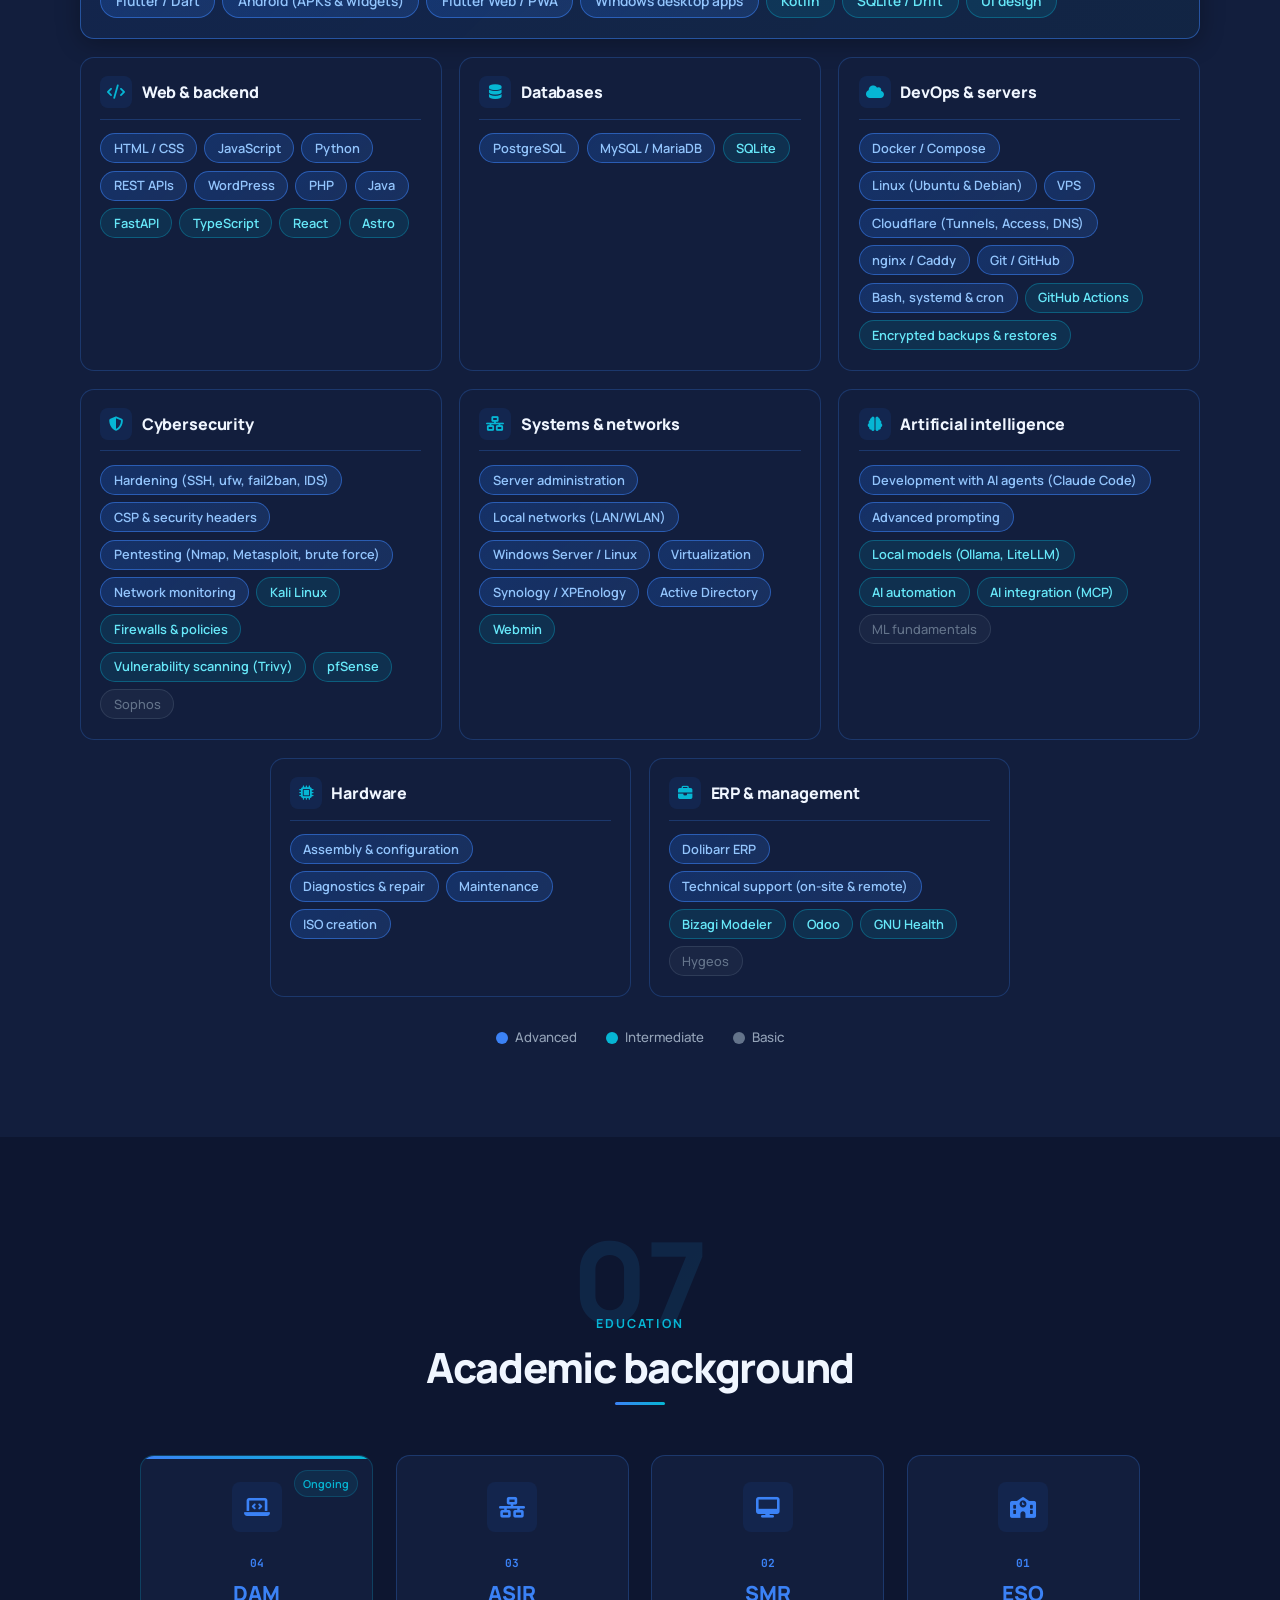
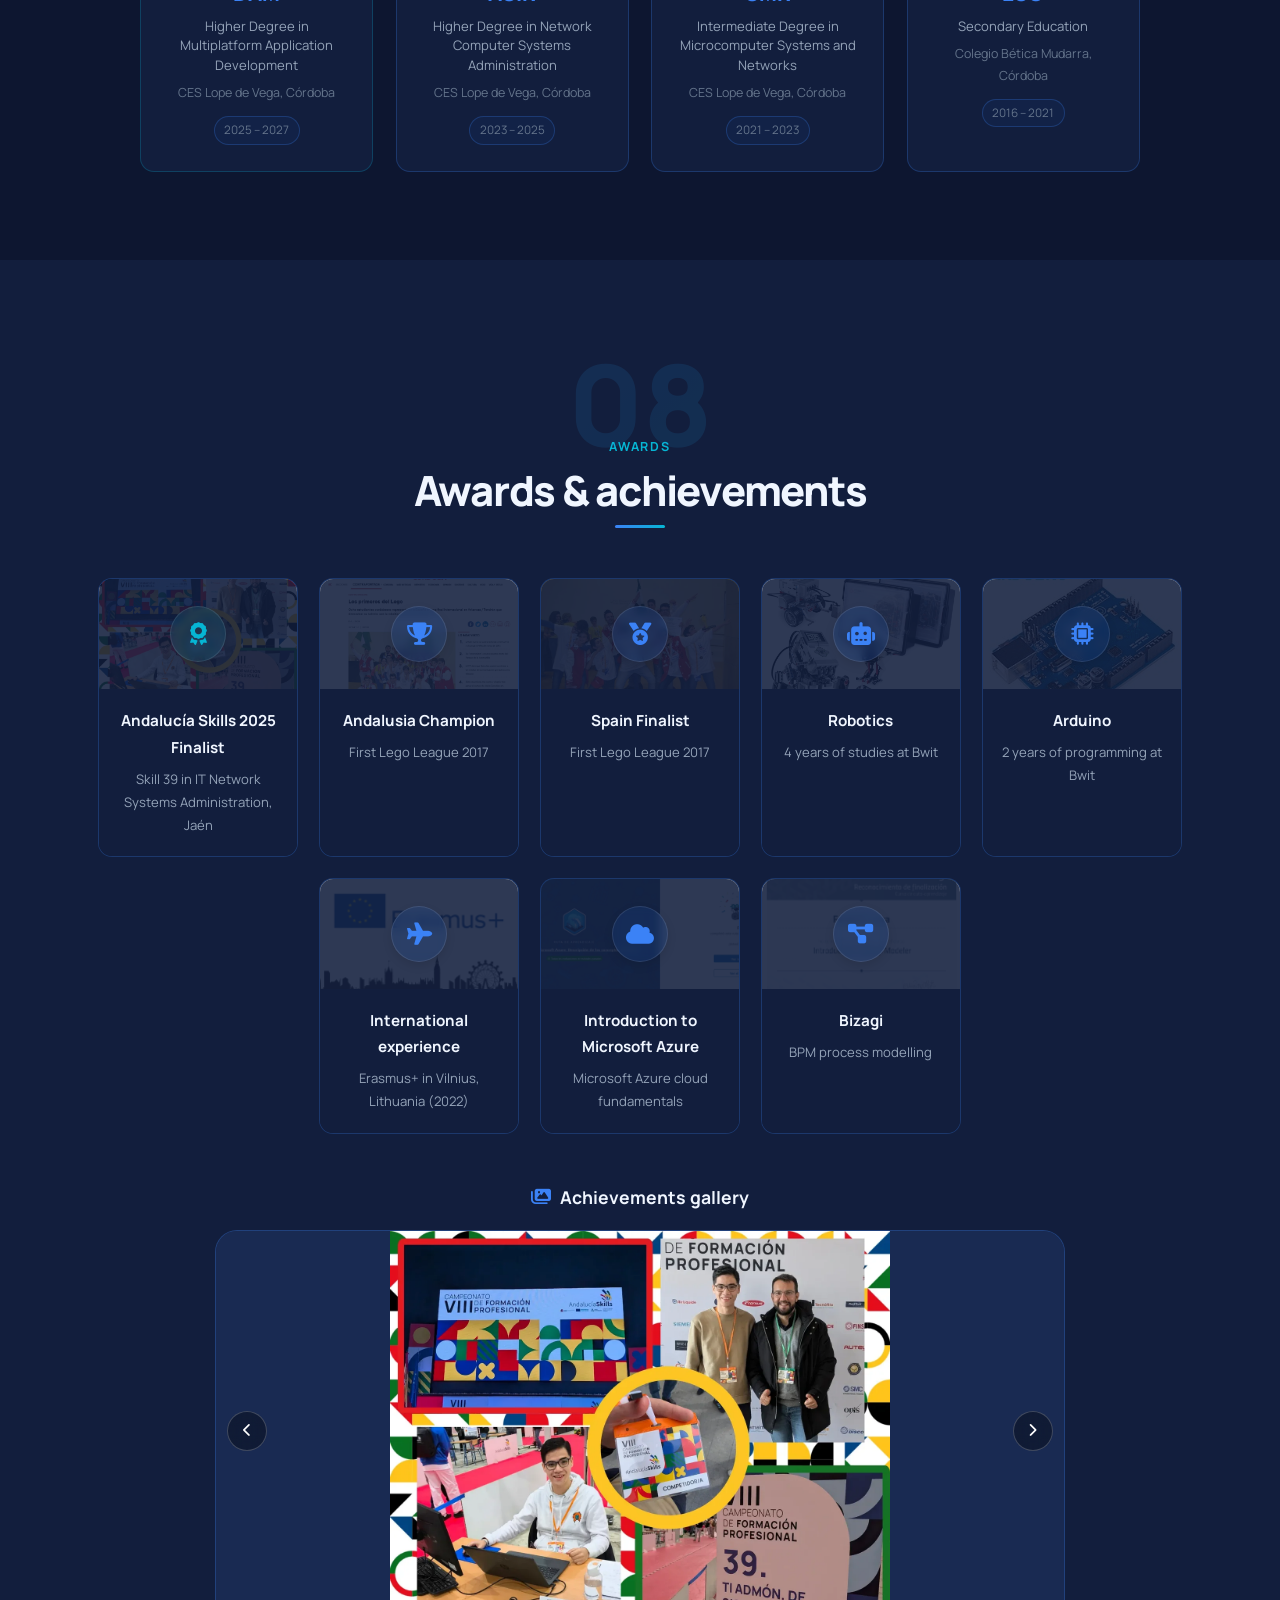
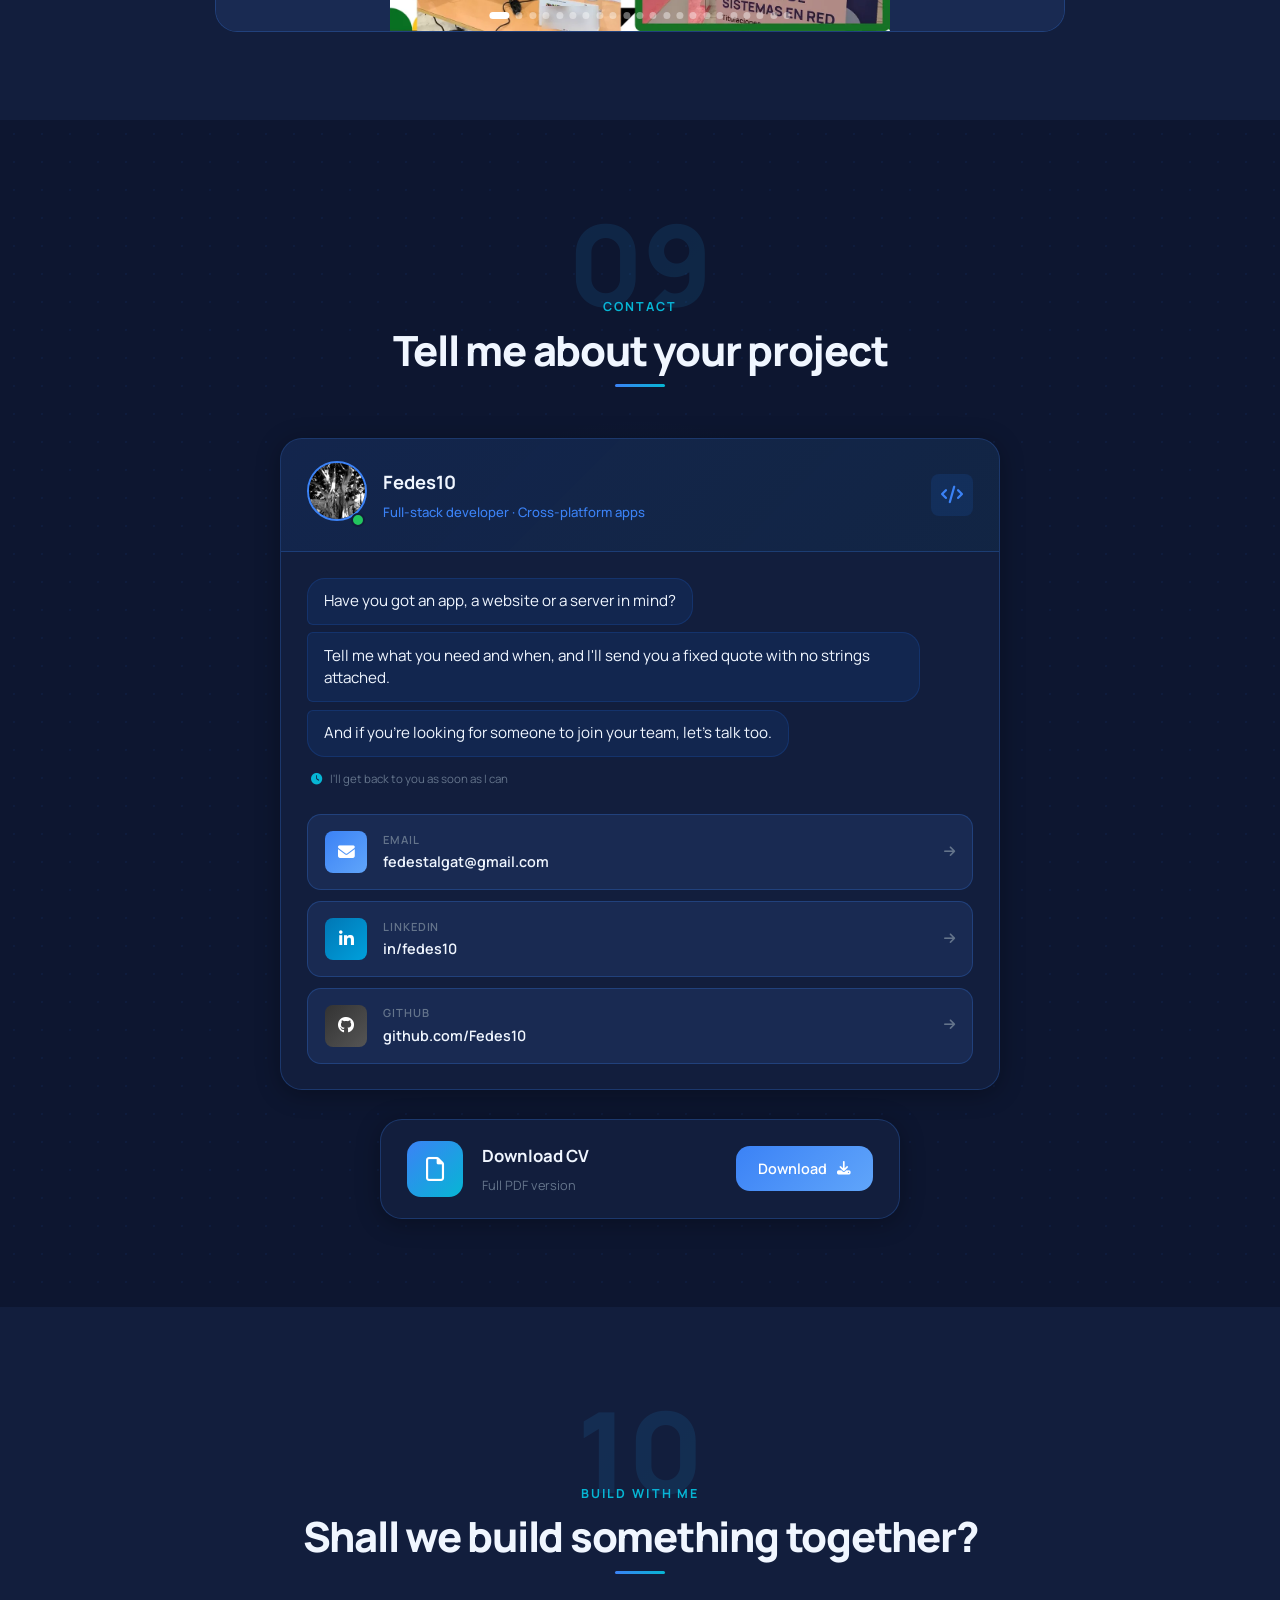
==== commit 7ca309e3: "feat: botón «Emprender juntos» y sección #emprender al final Un tercer botón en la cabecera que llev" ====
--- a/en/index.html
+++ b/en/index.html
@@ -363,7 +363,7 @@
   <!-- Letras propias (sin pedir nada a Google): Manrope para todo y JetBrains Mono para los detalles -->
   <link rel="preload" href="../Fuentes/Manrope-Variable.woff" as="font" type="font/woff" crossorigin />
   <link rel="stylesheet" href="https://cdnjs.cloudflare.com/ajax/libs/font-awesome/6.5.0/css/all.min.css" />
-  <link rel="stylesheet" href="../estilos.css?v=94b053d64b" />
+  <link rel="stylesheet" href="../estilos.css?v=309104f7a4" />
 </head>
 
 <body>
@@ -440,6 +440,7 @@
         <div class="hero-cta reveal-up delay-3">
           <a href="#contacto" class="btn-primary"><span data-i18n="hero-btn-contacto">Tell me about your project</span> <i class="fas fa-arrow-right" aria-hidden="true"></i></a>
           <a href="#proyectos" class="btn-outline"><span data-i18n="hero-btn-trabajos">See my work</span></a>
+          <a href="#emprender" class="btn-outline btn-emprender"><i class="fas fa-handshake" aria-hidden="true"></i> <span data-i18n="hero-btn-emprender">Build together</span></a>
         </div>
         <p class="hero-disponible reveal-up delay-3"><span class="disponible-punto"></span><span data-i18n="hero-badge">Available for new projects</span></p>
         <ul class="hero-pruebas reveal-up delay-4">
@@ -1481,6 +1482,44 @@
     </div>
   </section>
 
+  <!-- ========== EMPRENDER (la última, pequeña: lo que busca y lo que aporta para emprender) ========== -->
+  <section class="section section-alt emprender" id="emprender">
+    <div class="container">
+      <div class="section-header reveal-up">
+        <div class="section-num" aria-hidden="true">10</div>
+        <span class="section-label" data-i18n="s10-label">Build with me</span>
+        <h2 class="section-title" data-i18n="s10-title">Shall we build something together?</h2>
+        <p class="section-intro" data-i18n-html="emp-intro">Besides client work, I want to start something of my own: take <strong>Faiten</strong> much further or join another project with a future.</p>
+      </div>
+
+      <div class="emprender-rejilla reveal-up">
+        <div class="emprender-caja">
+          <h3 class="emprender-titulo"><i class="fas fa-magnifying-glass" aria-hidden="true"></i> <span data-i18n="emp-busco">What I'm looking for</span></h3>
+          <ul>
+            <li><i class="fas fa-check" aria-hidden="true"></i><span data-i18n-html="emp-busco1"><strong>Sales and growth</strong>, so the product reaches people</span></li>
+            <li><i class="fas fa-check" aria-hidden="true"></i><span data-i18n-html="emp-busco2"><strong>Real AI skills</strong>: models, data or computer vision</span></li>
+            <li><i class="fas fa-check" aria-hidden="true"></i><span data-i18n-html="emp-busco3"><strong>Ambitious projects</strong> to join from the very start</span></li>
+            <li><i class="fas fa-check" aria-hidden="true"></i><span data-i18n-html="emp-busco4"><strong>Capable, driven people</strong> who mean it and know how to use AI</span></li>
+          </ul>
+        </div>
+        <div class="emprender-caja">
+          <h3 class="emprender-titulo"><i class="fas fa-screwdriver-wrench" aria-hidden="true"></i> <span data-i18n="emp-aporto">What I bring</span></h3>
+          <ul>
+            <li><i class="fas fa-check" aria-hidden="true"></i><span data-i18n-html="emp-aporto1"><strong>Apps and websites</strong> for Android, iPhone and the web, from idea to server</span></li>
+            <li><i class="fas fa-check" aria-hidden="true"></i><span data-i18n-html="emp-aporto2"><strong>Servers, deployment and cybersecurity</strong>, on my own infrastructure</span></li>
+            <li><i class="fas fa-check" aria-hidden="true"></i><span data-i18n-html="emp-aporto3"><strong>AI used with judgment</strong>: clean, documented, secure code</span></li>
+            <li><i class="fas fa-check" aria-hidden="true"></i><span data-i18n-html="emp-aporto4"><strong>Real products</strong> people already use</span></li>
+          </ul>
+        </div>
+      </div>
+
+      <div class="emprender-cta reveal-up">
+        <a class="btn-primary" href="mailto:fedestalgat@gmail.com?subject=Building%20together" data-i18n-attr="href:emp-mailto"><i class="fas fa-paper-plane" aria-hidden="true"></i> <span data-i18n="emp-btn-escribe">Let's talk</span></a>
+        <a class="btn-outline" href="https://faiten.fedes10.com" target="_blank" rel="noopener"><span data-i18n="emp-btn-faiten">Discover Faiten</span> <i class="fas fa-arrow-up-right-from-square" aria-hidden="true"></i></a>
+      </div>
+    </div>
+  </section>
+
   </main>
 
 
--- a/estilos.css
+++ b/estilos.css
@@ -4987,3 +4987,108 @@
 .footer-legal a:hover {
   color: var(--blue-accent)
 }
+
+/* La sección «Emprender» (#emprender, 02/11/2026): la última y pequeña. Lo que Fede busca y lo que aporta para
+   emprender, con el botón de la cabecera «Emprender juntos» llevando hasta aquí. */
+.emprender .section-header {
+  margin-bottom: 2.4rem
+}
+
+.emprender-rejilla {
+  max-width: 980px;
+  margin: 0 auto;
+  display: grid;
+  grid-template-columns: repeat(2, minmax(0, 1fr));
+  gap: 1.1rem
+}
+
+.emprender-caja {
+  padding: 1.5rem 1.6rem 1.6rem;
+  border: 1px solid var(--border);
+  border-radius: var(--radius-lg);
+  background: var(--bg-base);
+  box-shadow: var(--shadow-card);
+  transition: border-color var(--transition), transform var(--transition)
+}
+
+.emprender-caja:hover {
+  border-color: var(--border-hover);
+  transform: translateY(-3px)
+}
+
+.emprender-titulo {
+  display: flex;
+  align-items: center;
+  gap: 0.65rem;
+  font-family: var(--font-display);
+  font-size: 1.05rem;
+  font-weight: 700;
+  color: var(--text-primary);
+  margin-bottom: 1.05rem
+}
+
+.emprender-titulo i {
+  width: 2.1rem;
+  height: 2.1rem;
+  display: grid;
+  place-items: center;
+  border-radius: 50%;
+  font-size: 0.85rem;
+  color: #fff;
+  background: linear-gradient(135deg, var(--blue-accent), var(--cyan-accent))
+}
+
+.emprender-caja ul {
+  list-style: none;
+  display: grid;
+  gap: 0.75rem
+}
+
+.emprender-caja li {
+  display: flex;
+  align-items: flex-start;
+  gap: 0.65rem;
+  font-size: 0.9rem;
+  line-height: 1.5;
+  color: var(--text-secondary)
+}
+
+.emprender-caja li i {
+  flex-shrink: 0;
+  margin-top: 0.25rem;
+  font-size: 0.78rem;
+  color: var(--cyan-accent)
+}
+
+.emprender-caja li strong {
+  color: var(--text-primary)
+}
+
+.emprender-cta {
+  display: flex;
+  justify-content: center;
+  gap: 0.9rem;
+  flex-wrap: wrap;
+  margin-top: 2.1rem
+}
+
+.btn-emprender i {
+  font-size: 0.9rem
+}
+
+@media (max-width: 760px) {
+  .emprender-rejilla {
+    grid-template-columns: 1fr
+  }
+}
+
+@media (max-width: 600px) {
+  .emprender-cta {
+    flex-direction: column;
+    align-items: stretch
+  }
+
+  .emprender-cta a {
+    justify-content: center
+  }
+}
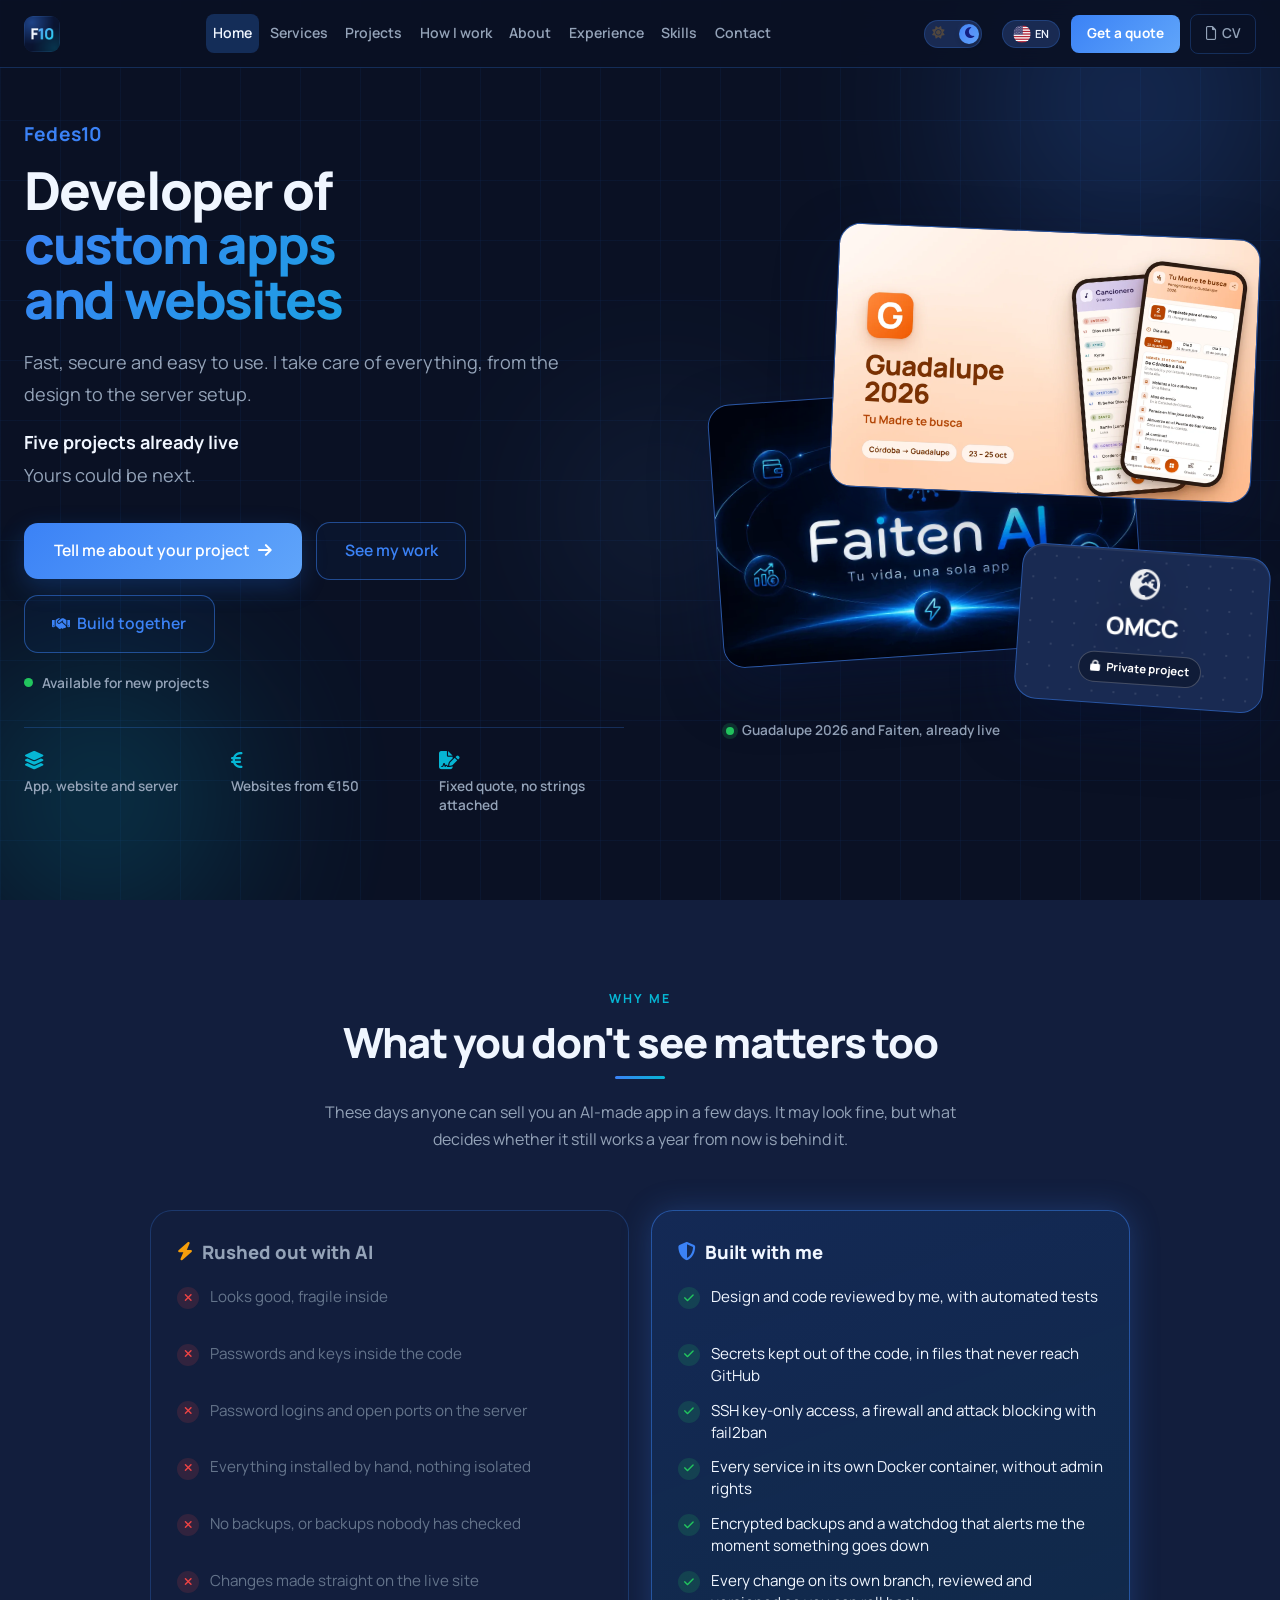
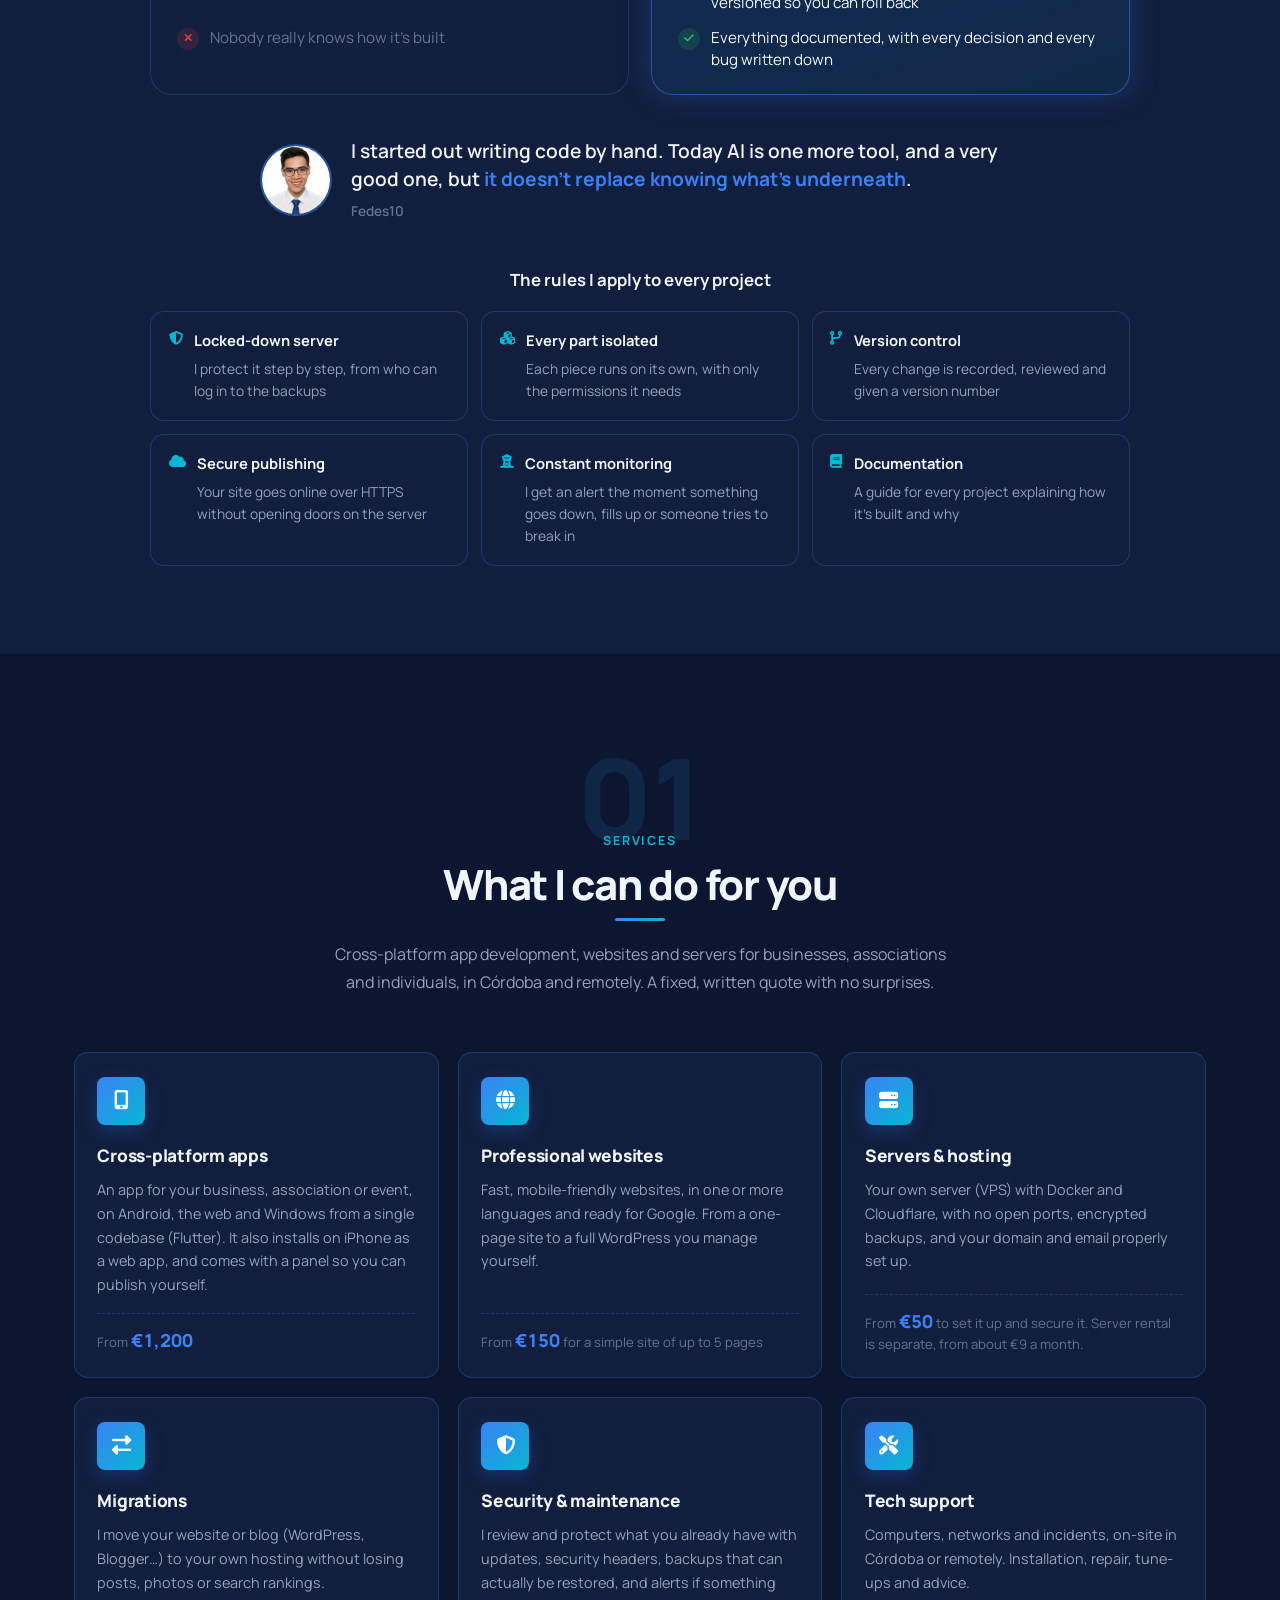
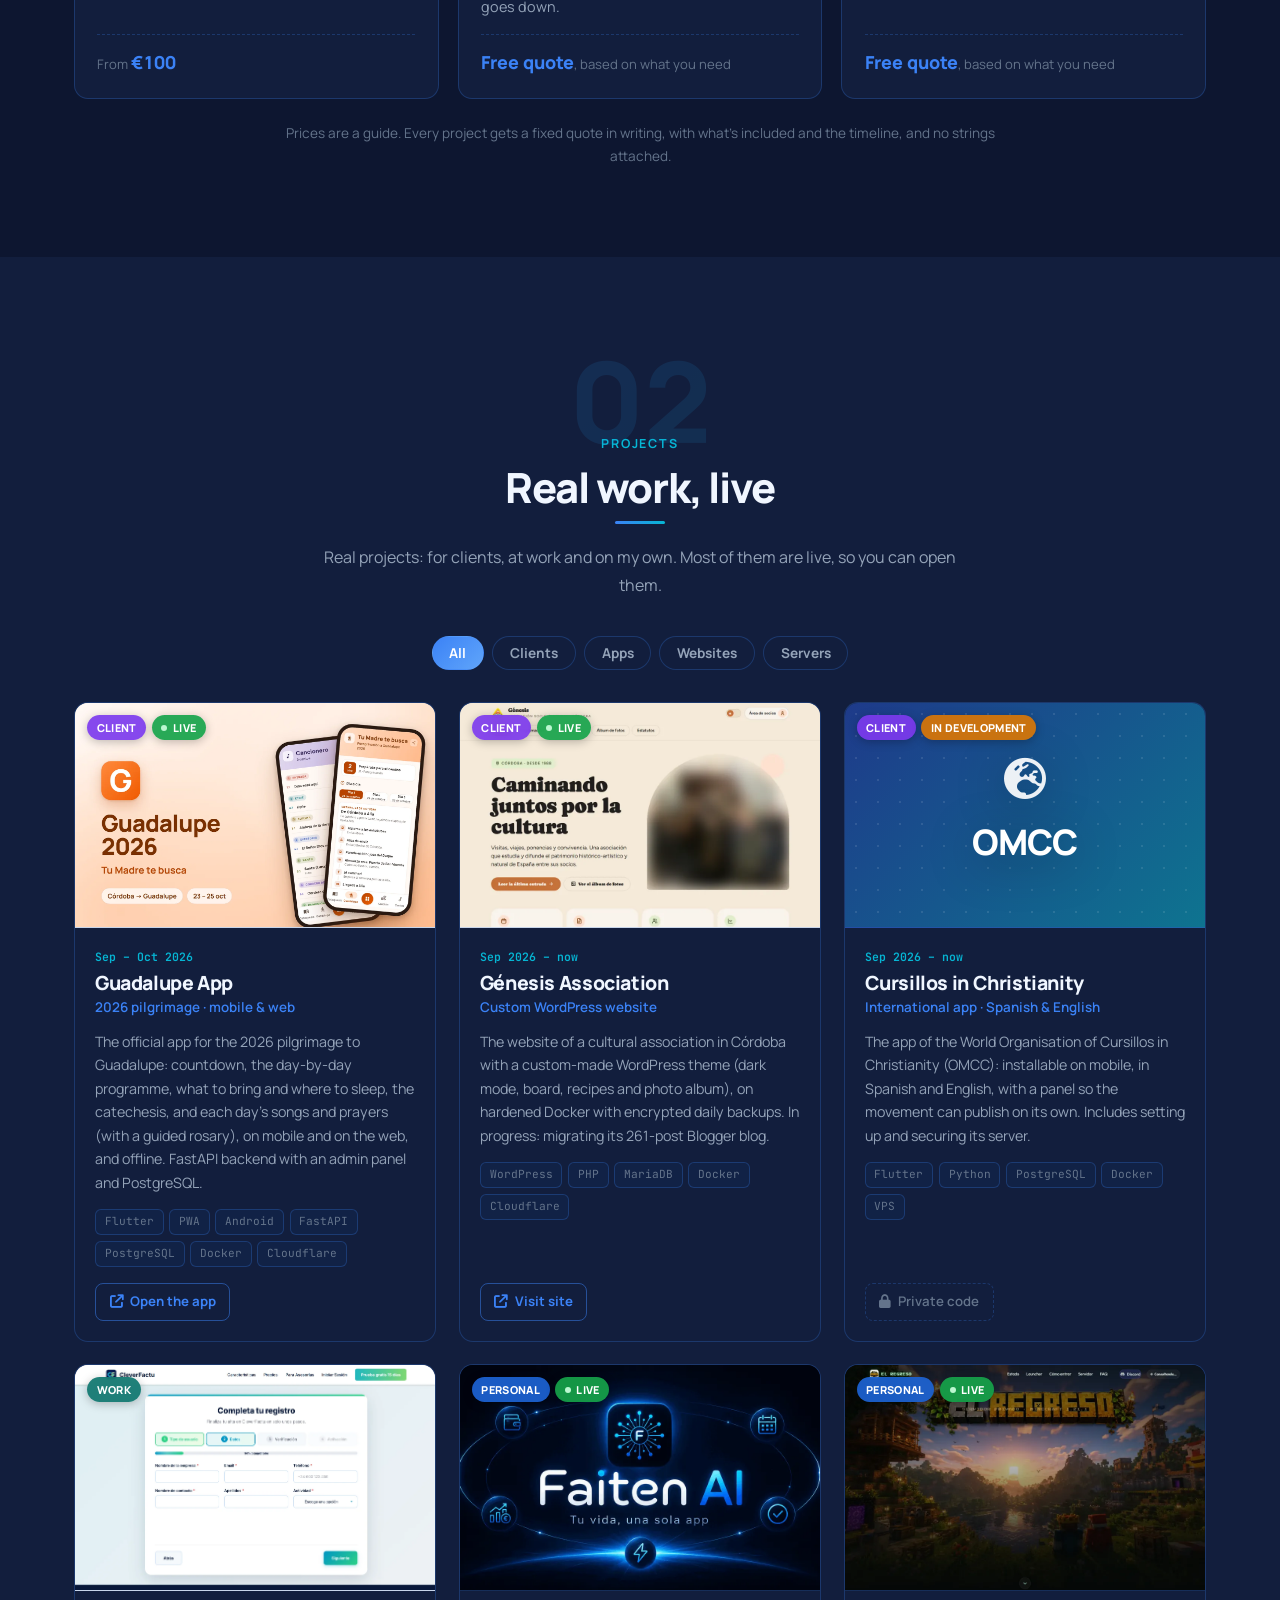
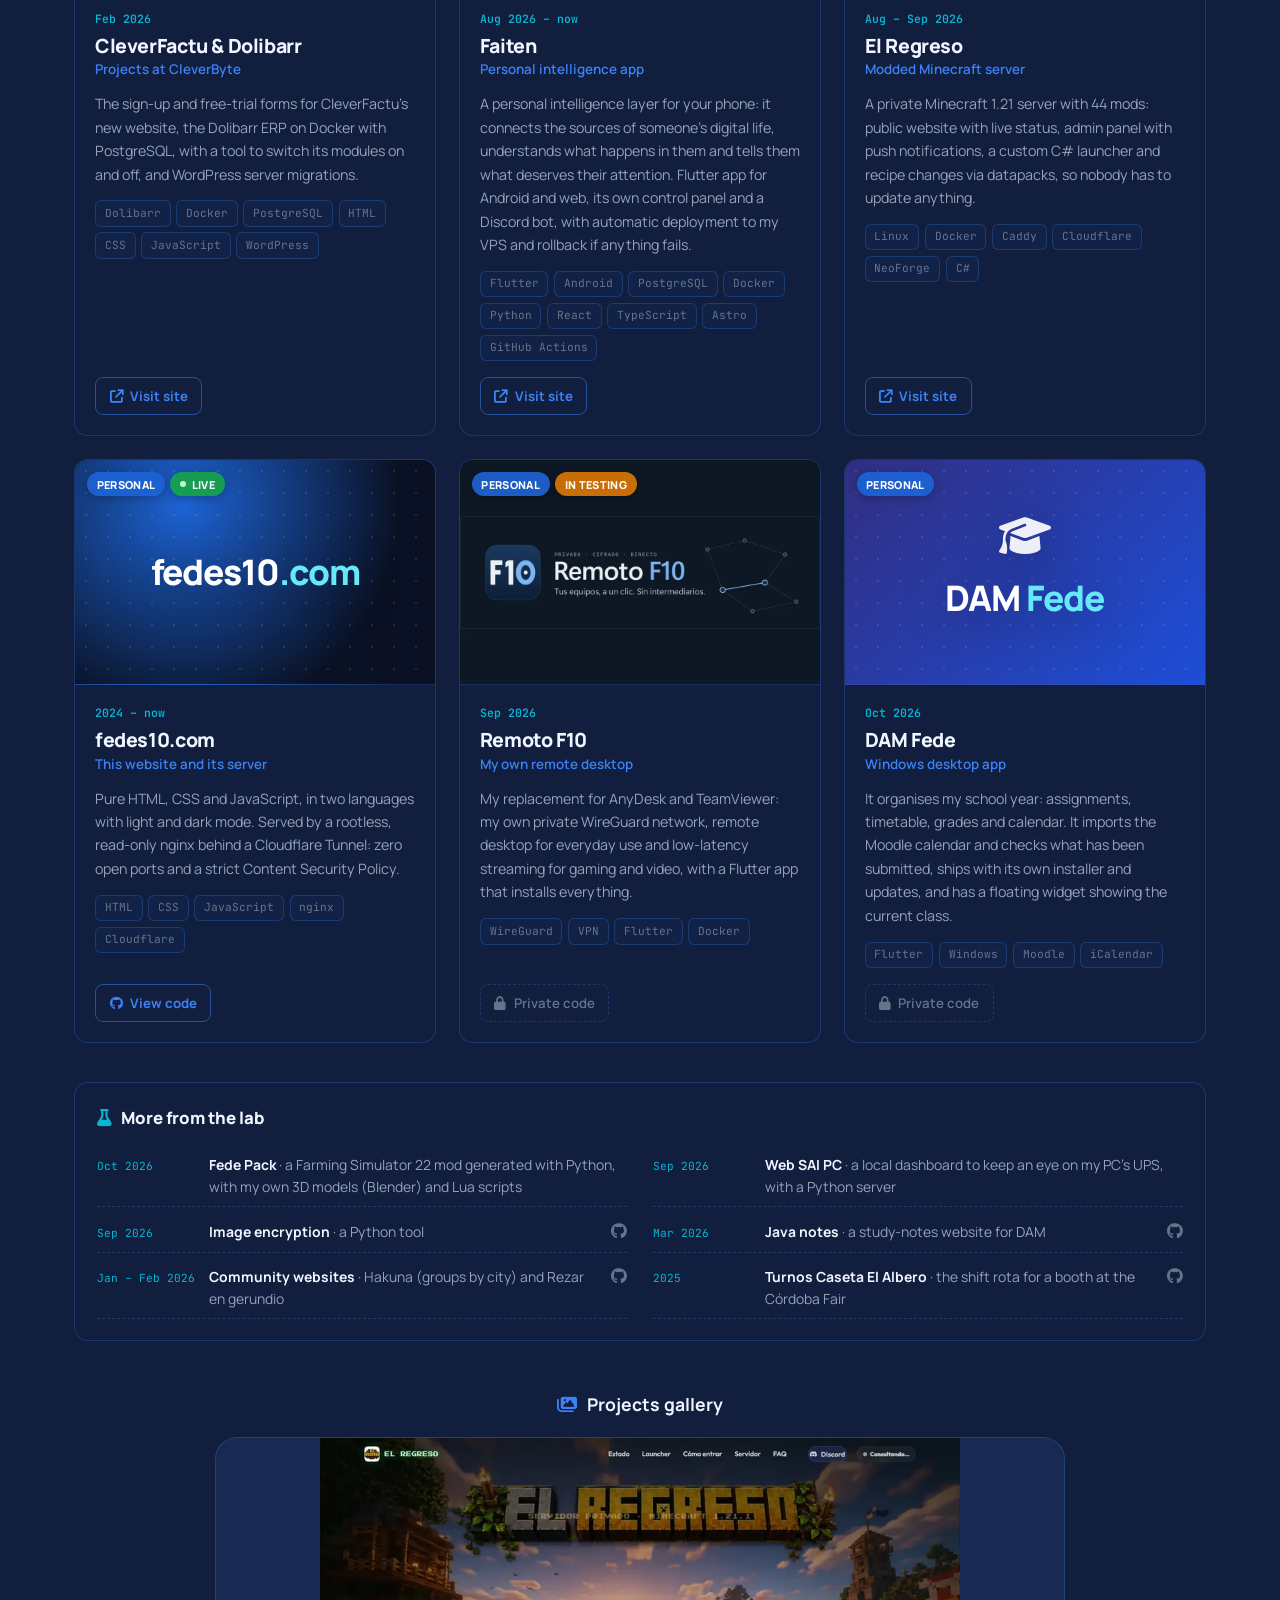
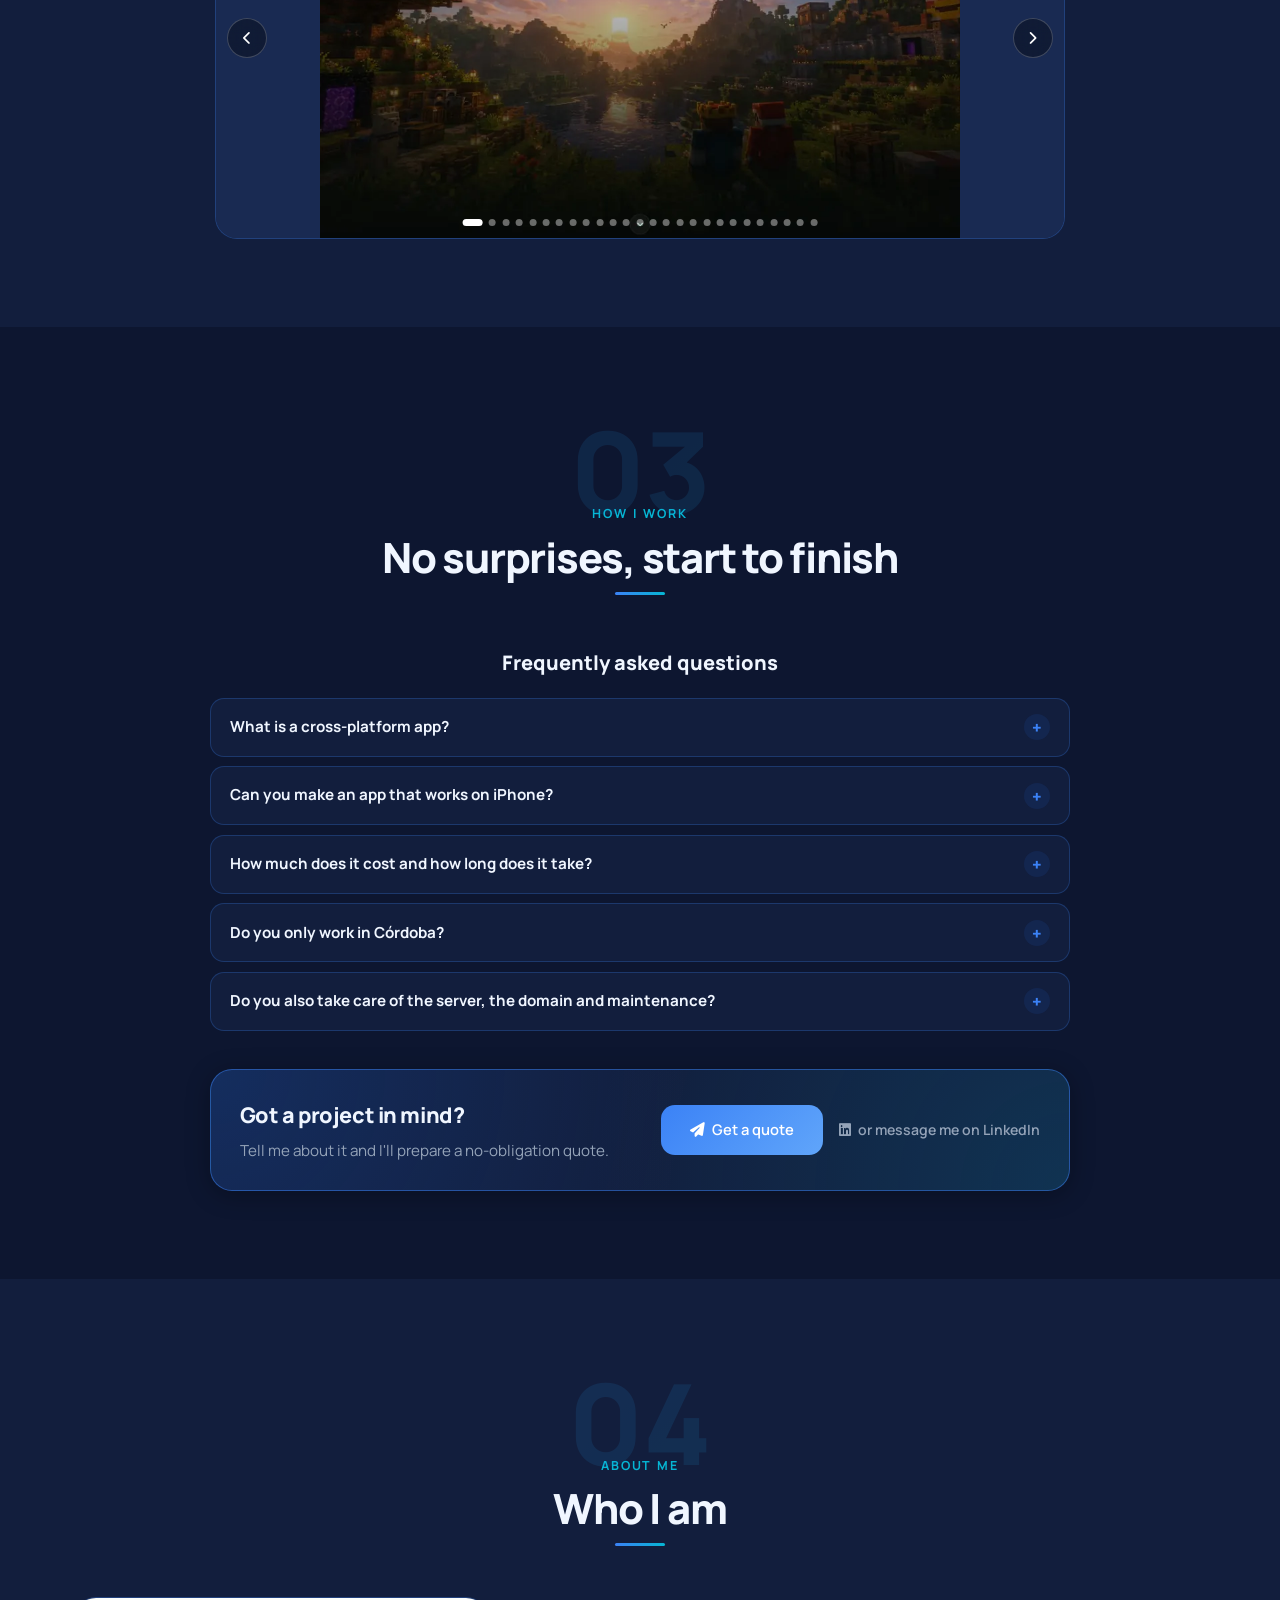
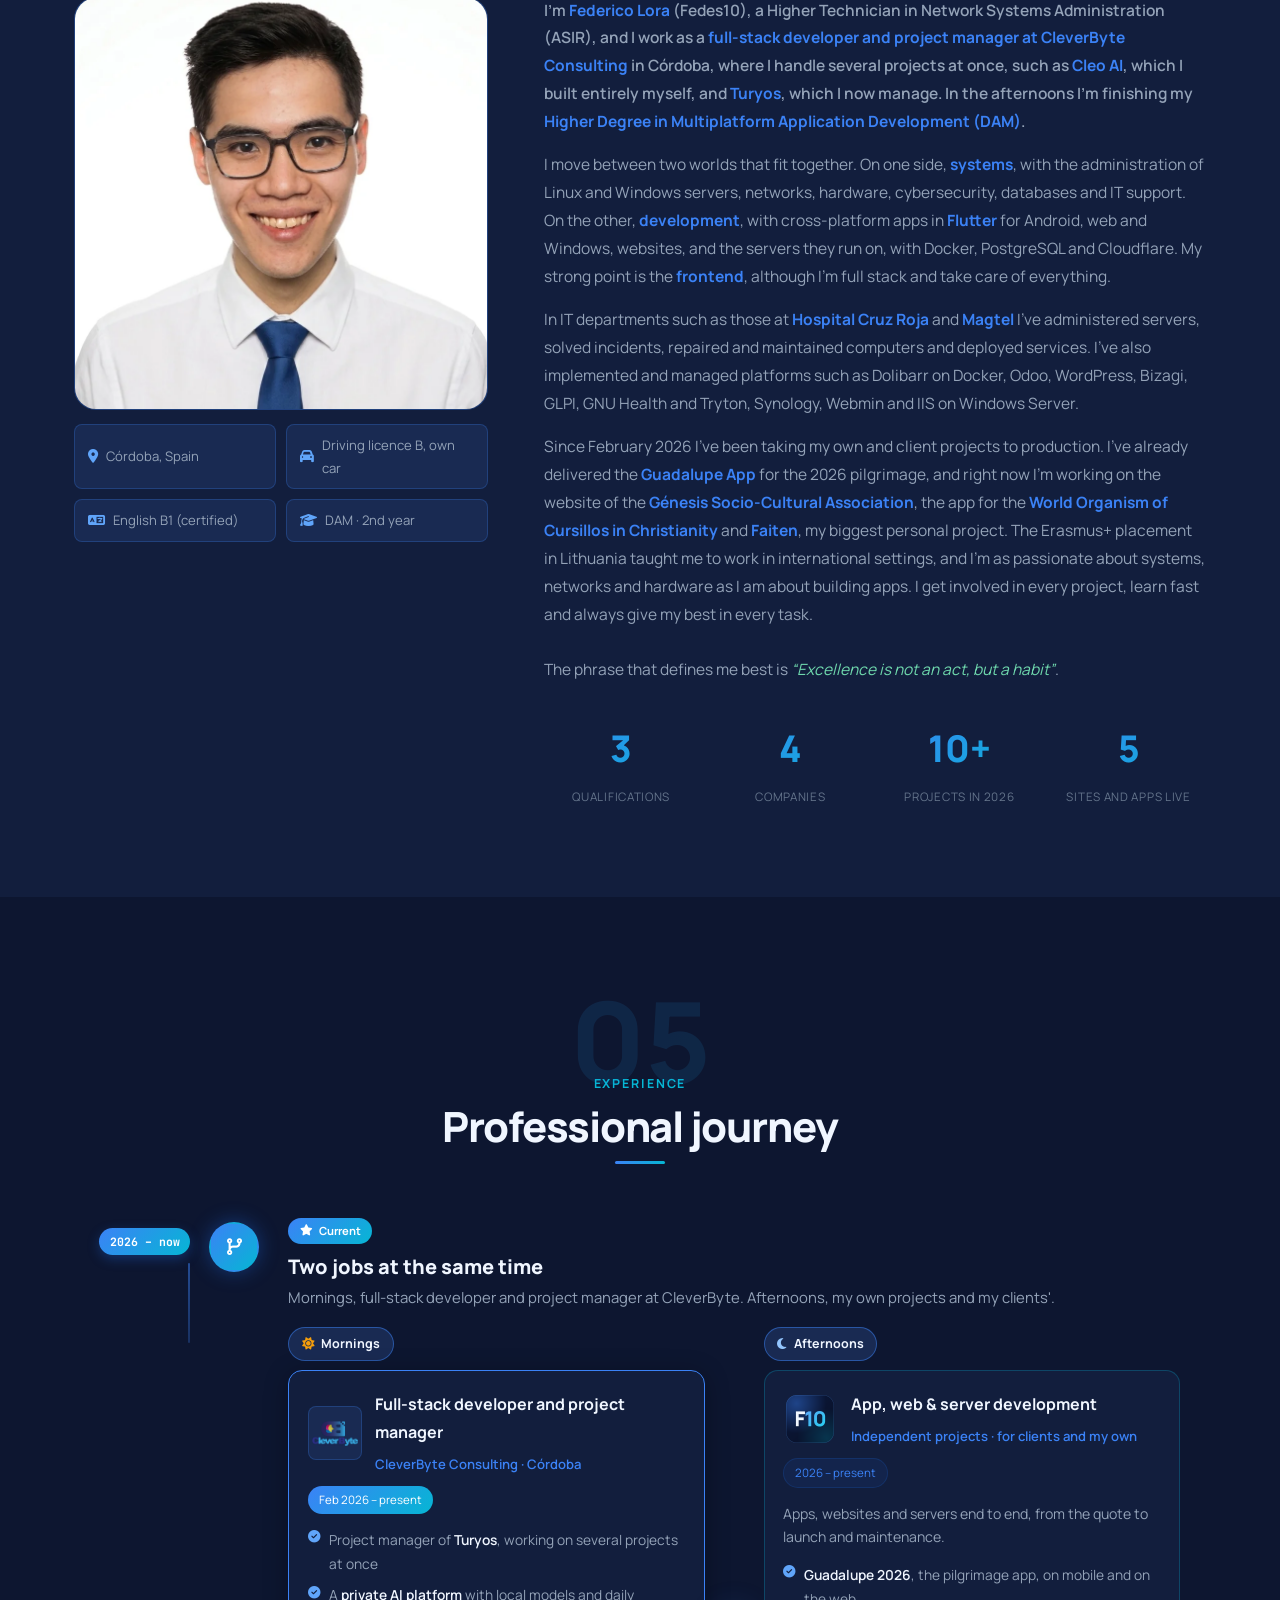
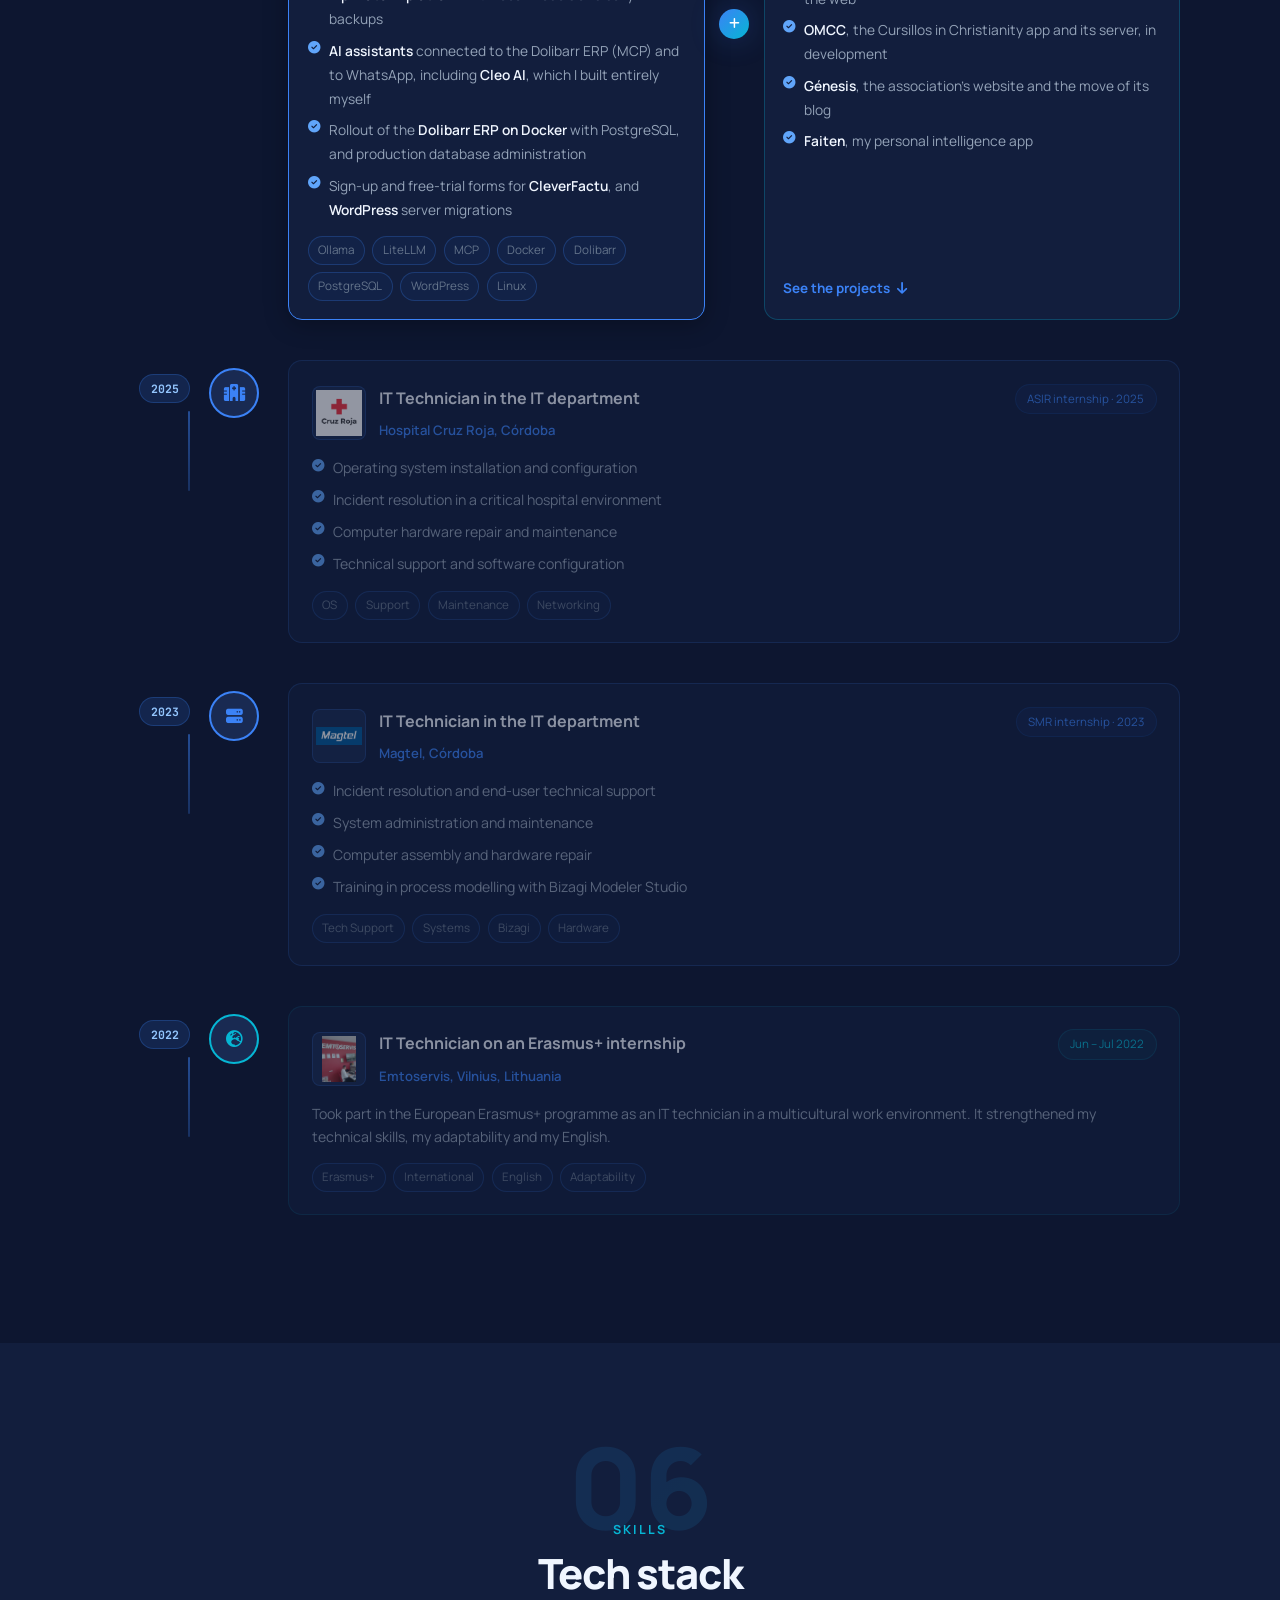
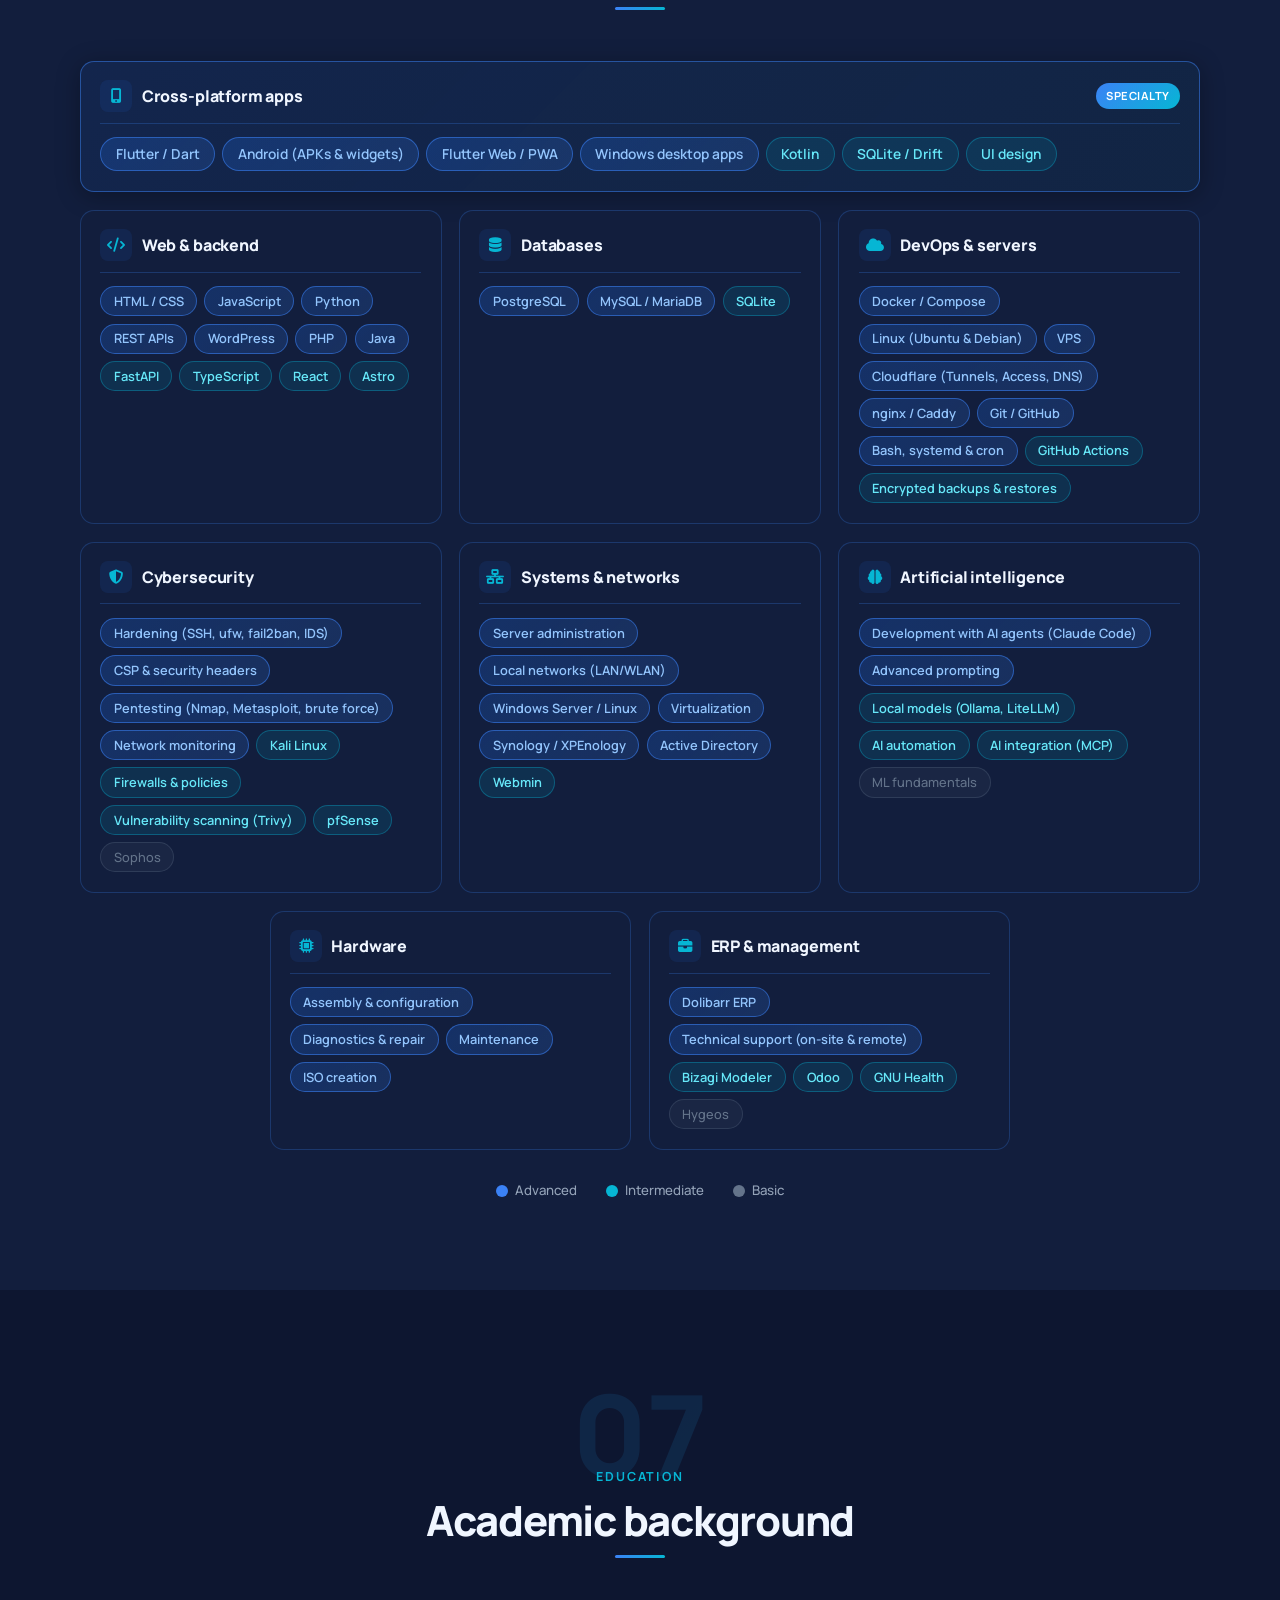
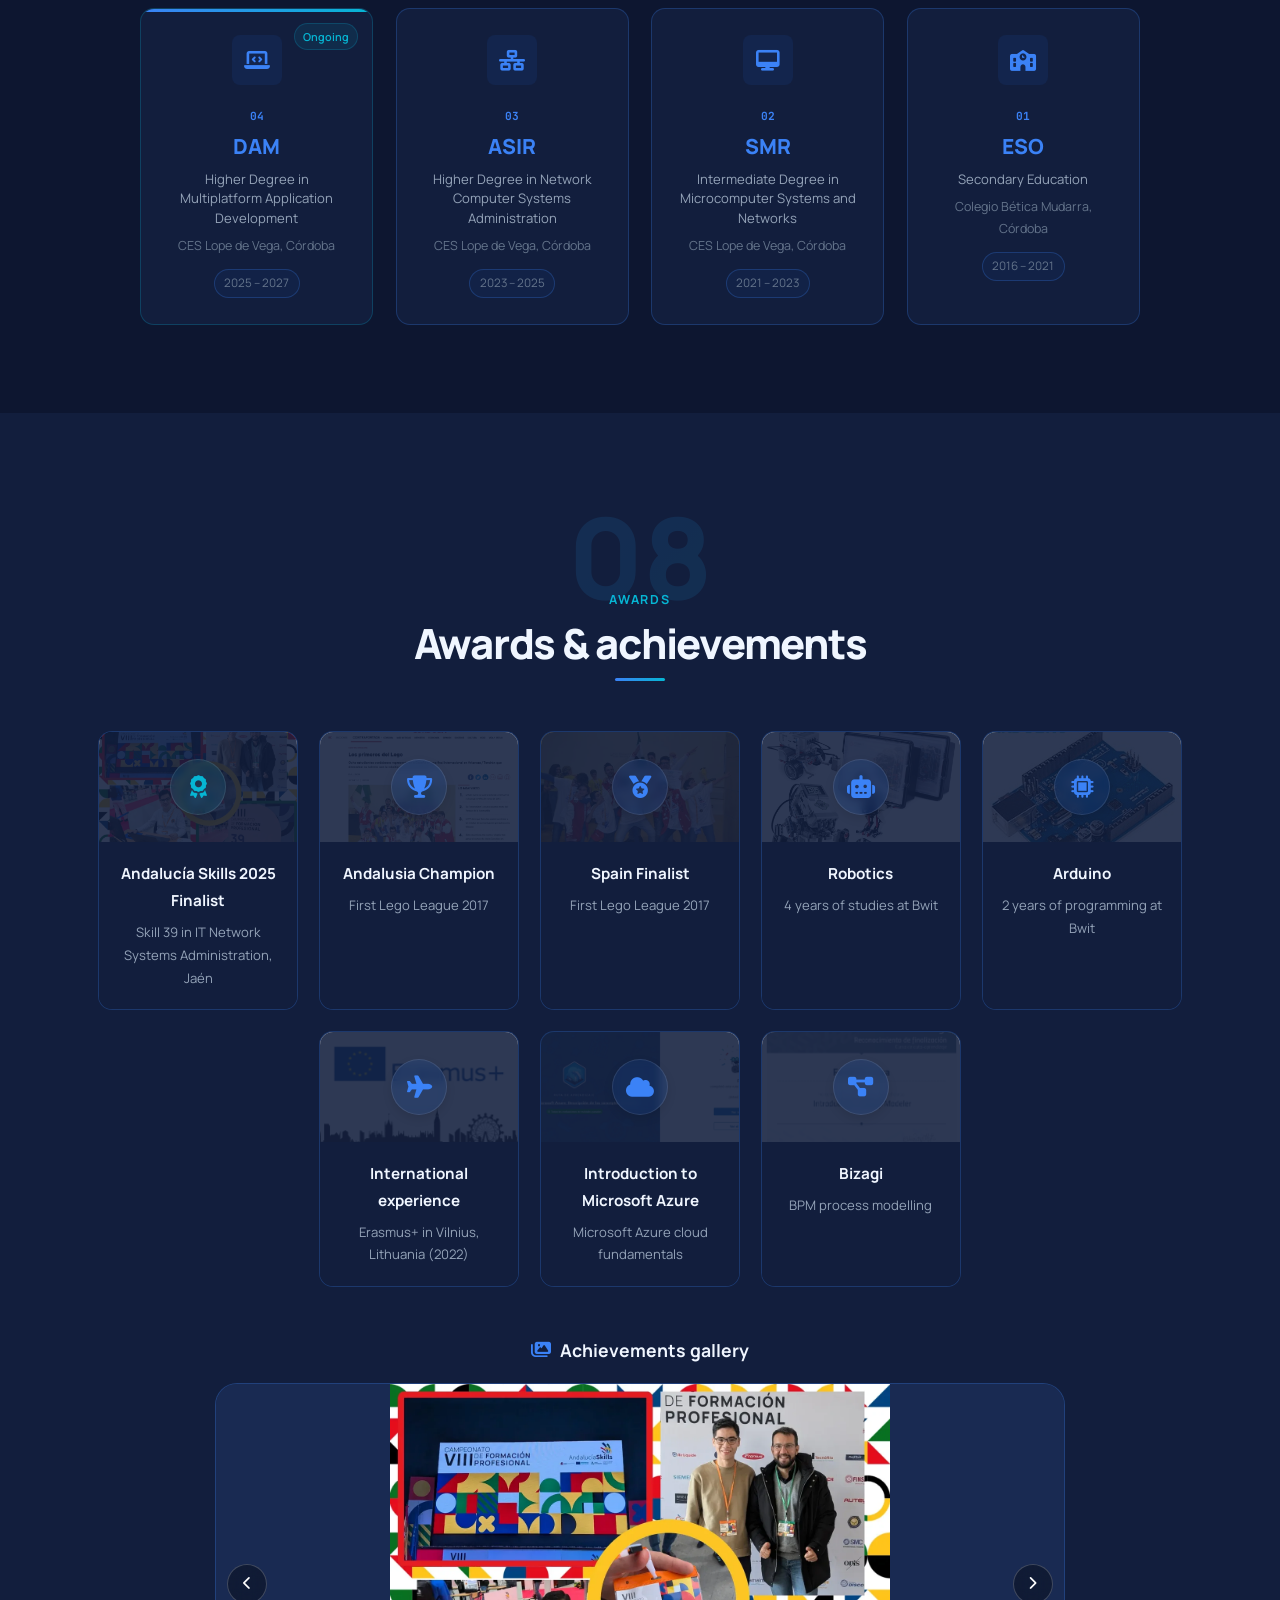
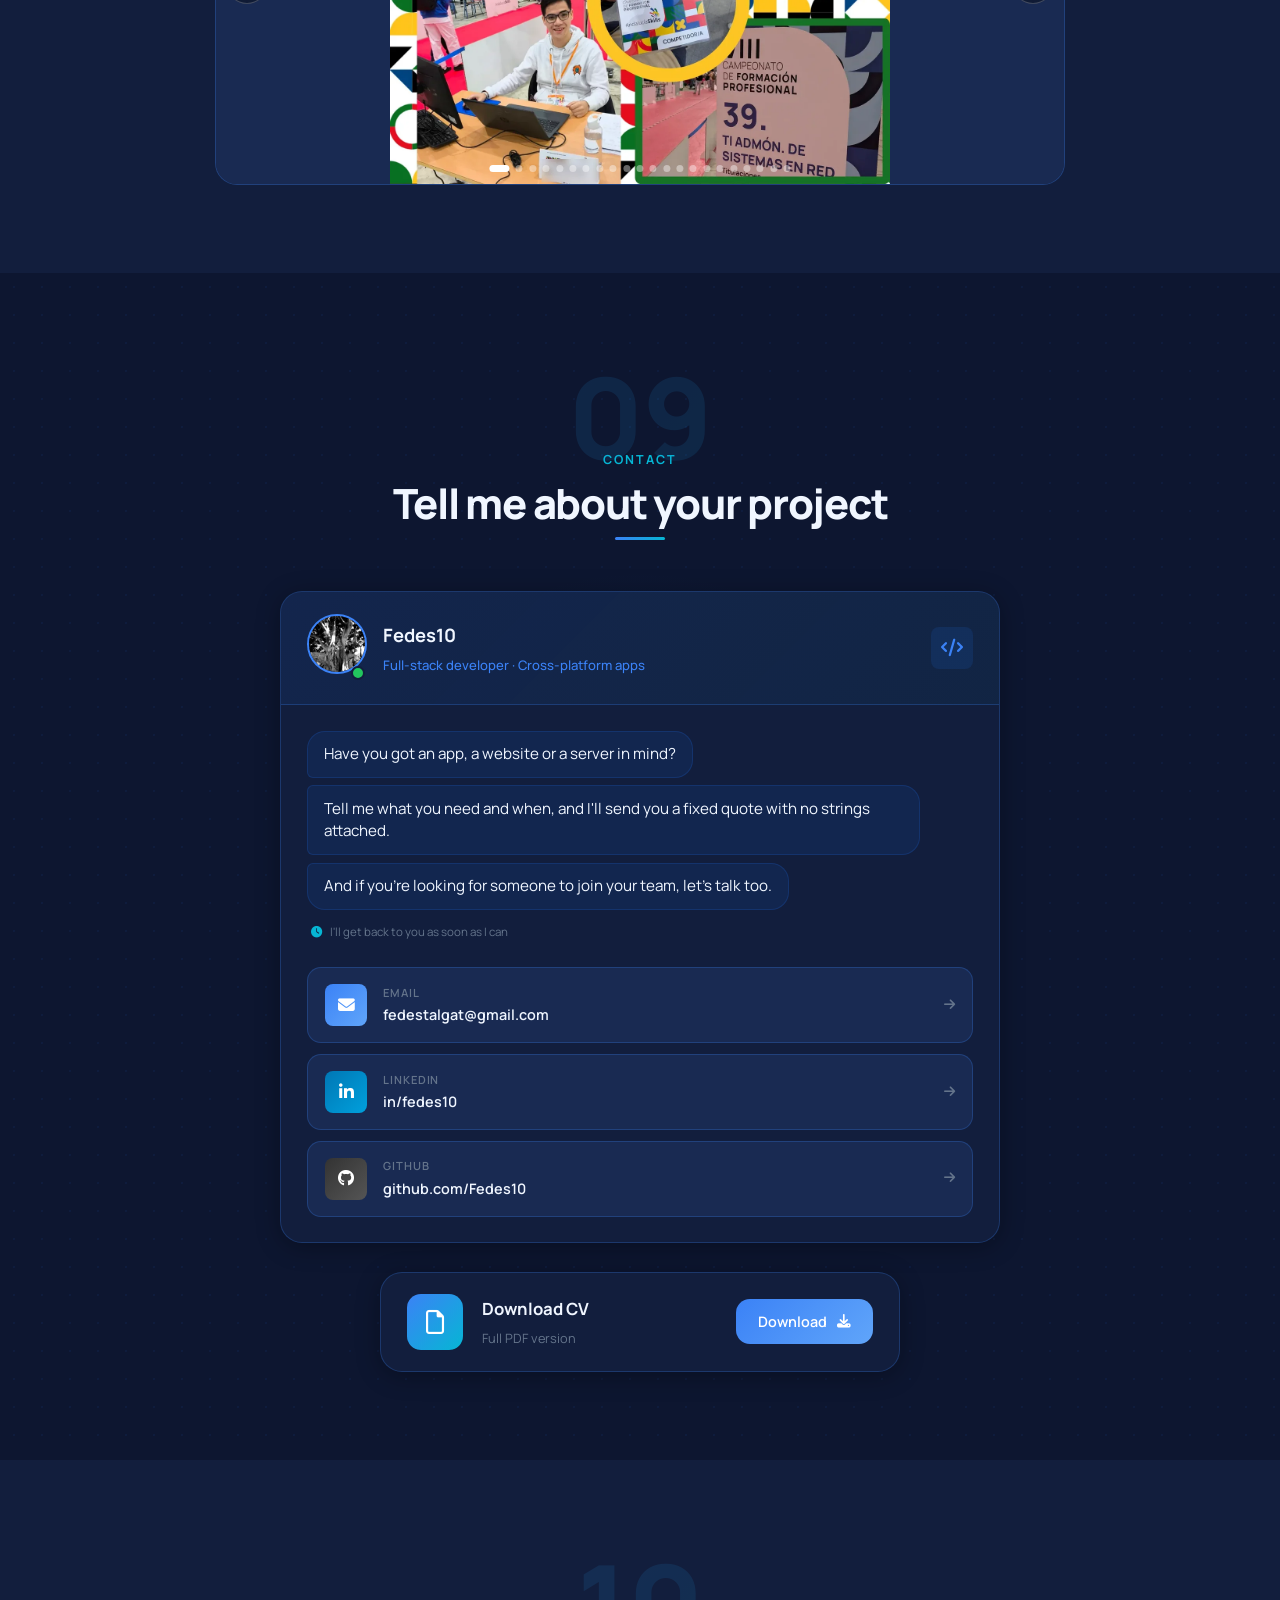
==== commit b72de15e: "feat(sobre-mi): director de proyectos en CleverByte y la frase en verde Sobre mí y la tarjeta de Cle" ====
--- a/en/index.html
+++ b/en/index.html
@@ -86,7 +86,7 @@
         "about": {
           "@id": "https://fedes10.com/#fede"
         },
-        "dateModified": "2026-10-27T00:00:00+00:00"
+        "dateModified": "2026-11-09T00:00:00+00:00"
       },
       {
         "@type": "Person",
@@ -103,7 +103,7 @@
         "url": "https://fedes10.com/",
         "image": "https://fedes10.com/Imagenes/fedes10-portada.webp",
         "jobTitle": "Full-stack and cross-platform app developer",
-        "description": "Federico Lora (Fedes10) is a full-stack developer at CleverByte Consulting in Córdoba, Spain, and a cross-platform app developer (Flutter). He builds apps, websites and secure servers for businesses, associations and individuals.",
+        "description": "Federico Lora (Fedes10) is a full-stack developer and project manager at CleverByte Consulting in Córdoba, Spain, and a cross-platform app developer (Flutter). He builds apps, websites and secure servers for businesses, associations and individuals.",
         "email": "mailto:fedestalgat@gmail.com",
         "address": {
           "@type": "PostalAddress",
@@ -363,7 +363,7 @@
   <!-- Letras propias (sin pedir nada a Google): Manrope para todo y JetBrains Mono para los detalles -->
   <link rel="preload" href="../Fuentes/Manrope-Variable.woff" as="font" type="font/woff" crossorigin />
   <link rel="stylesheet" href="https://cdnjs.cloudflare.com/ajax/libs/font-awesome/6.5.0/css/all.min.css" />
-  <link rel="stylesheet" href="../estilos.css?v=309104f7a4" />
+  <link rel="stylesheet" href="../estilos.css?v=4fdb25c698" />
 </head>
 
 <body>
@@ -410,7 +410,7 @@
         <span class="lang-text" data-i18n="idioma-codigo">EN</span>
       </a>
       <a href="#contacto" class="btn-nav-cta"><span data-i18n="nav-btn-presupuesto">Get a quote</span></a>
-      <a href="../CV-Federico-Lora.pdf?v=20261023" class="btn-cv btn-cv-secundario" id="btnCvNav" download data-i18n-attr="href:cv-pdf,title:nav-btn-cv" title="Download CV">
+      <a href="../CV-Federico-Lora-EN.pdf?v=20261109" class="btn-cv btn-cv-secundario" id="btnCvNav" download data-i18n-attr="href:cv-pdf,title:nav-btn-cv" title="Download CV">
         <i class="fa-regular fa-file" aria-hidden="true"></i><span class="btn-cv-text" data-i18n="nav-btn-cv-corto">CV</span>
       </a>
       <button class="nav-toggle" id="navToggle" type="button" data-i18n-attr="aria-label:nav-menu" aria-label="Open or close the menu"
@@ -899,10 +899,10 @@
           </div>
         </div>
         <div class="about-text reveal-right">
-          <p class="about-lead" data-i18n-html="about-lead">I'm <strong>Federico Lora</strong> (Fedes10), a Higher Technician in Network Systems Administration (ASIR), and I work as a <strong>full-stack developer at CleverByte Consulting</strong> in Córdoba. In the afternoons I'm finishing my <strong>Higher Degree in Multiplatform Application Development (DAM)</strong>.</p>
-          <p data-i18n-html="about-p2">I move between two worlds that fit together. On one side, <strong>systems</strong>, with the administration of Linux and Windows servers, networks, hardware, cybersecurity, databases and IT support. On the other, <strong>development</strong>, with cross-platform apps in <strong>Flutter</strong> for Android, web and Windows, websites, and the servers they run on, with Docker, PostgreSQL and Cloudflare.</p>
+          <p class="about-lead" data-i18n-html="about-lead">I'm <strong>Federico Lora</strong> (Fedes10), a Higher Technician in Network Systems Administration (ASIR), and I work as a <strong>full-stack developer and project manager at CleverByte Consulting</strong> in Córdoba, where I handle several projects at once, such as <strong>Cleo AI</strong>, which I built entirely myself, and <strong>Turyos</strong>, which I now manage. In the afternoons I'm finishing my <strong>Higher Degree in Multiplatform Application Development (DAM)</strong>.</p>
+          <p data-i18n-html="about-p2">I move between two worlds that fit together. On one side, <strong>systems</strong>, with the administration of Linux and Windows servers, networks, hardware, cybersecurity, databases and IT support. On the other, <strong>development</strong>, with cross-platform apps in <strong>Flutter</strong> for Android, web and Windows, websites, and the servers they run on, with Docker, PostgreSQL and Cloudflare. My strong point is the <strong>frontend</strong>, although I'm full stack and take care of everything.</p>
           <p data-i18n-html="about-p3">In IT departments such as those at <strong>Hospital Cruz Roja</strong> and <strong>Magtel</strong> I've administered servers, solved incidents, repaired and maintained computers and deployed services. I've also implemented and managed platforms such as Dolibarr on Docker, Odoo, WordPress, Bizagi, GLPI, GNU Health and Tryton, Synology, Webmin and IIS on Windows Server.</p>
-          <p data-i18n-html="about-p4">Since February 2026 I've taken my own and client projects to production, such as the <strong>Guadalupe App</strong> for the 2026 pilgrimage and the website of the <strong>Génesis Socio-Cultural Association</strong>. Right now I'm developing the app for the <strong>World Organism of Cursillos in Christianity</strong> and <strong>Faiten</strong>, my biggest personal project. The Erasmus+ placement in Lithuania taught me to work in international settings, and I'm as passionate about systems, networks and hardware as I am about building apps. I get involved in every project, learn fast and always give my best in every task.<br><br>The phrase that defines me best is <em>“Excellence is not an act, but a habit”</em>.</p>
+          <p data-i18n-html="about-p4">Since February 2026 I've been taking my own and client projects to production. I've already delivered the <strong>Guadalupe App</strong> for the 2026 pilgrimage, and right now I'm working on the website of the <strong>Génesis Socio-Cultural Association</strong>, the app for the <strong>World Organism of Cursillos in Christianity</strong> and <strong>Faiten</strong>, my biggest personal project. The Erasmus+ placement in Lithuania taught me to work in international settings, and I'm as passionate about systems, networks and hardware as I am about building apps. I get involved in every project, learn fast and always give my best in every task.<br><br>The phrase that defines me best is <em class="frase-verde">“Excellence is not an act, but a habit”</em>.</p>
           <div class="about-stats">
             <div class="stat-item"><span class="stat-number">3</span><span class="stat-label" data-i18n="stat-titulaciones">Qualifications</span></div>
             <div class="stat-item"><span class="stat-number">4</span><span class="stat-label" data-i18n="stat-empresas">Companies</span></div>
@@ -936,7 +936,7 @@
             <div class="tl-paralelo-cabeza">
               <span class="tl-current-badge"><i class="fas fa-star" aria-hidden="true"></i> <span data-i18n="tl-badge-current">Current</span></span>
               <h3 class="tl-paralelo-titulo" data-i18n="tl-par-titulo">Two jobs at the same time</h3>
-              <p class="tl-paralelo-sub" data-i18n="tl-par-sub">Mornings, full-stack developer at CleverByte. Afternoons, my own projects and my clients'.</p>
+              <p class="tl-paralelo-sub" data-i18n="tl-par-sub">Mornings, full-stack developer and project manager at CleverByte. Afternoons, my own projects and my clients'.</p>
             </div>
             <div class="tl-carriles">
               <div class="tl-carril">
@@ -949,15 +949,16 @@
                       <div class="tl-logo-fallback" hidden><i class="fas fa-building" aria-hidden="true"></i></div>
                     </div>
                     <div>
-                      <h3 data-i18n="tl1-role">Full-stack developer</h3>
+                      <h3 data-i18n="tl1-role">Full-stack developer and project manager</h3>
                       <span class="tl-company-name" data-i18n="tl1-company">CleverByte Consulting · Córdoba</span>
                     </div>
                   </div>
                   <span class="tl-badge tl-badge-current" data-i18n="tl1-badge">Feb 2026 – present</span>
                 </div>
                 <ul class="tl-tasks">
+                  <li><i class="fas fa-check-circle" aria-hidden="true"></i><span data-i18n-html="tl1-task0">Project manager of <strong>Turyos</strong>, working on several projects at once</span></li>
                   <li><i class="fas fa-check-circle" aria-hidden="true"></i><span data-i18n-html="tl1-task1">A <strong>private AI platform</strong> with local models and daily backups</span></li>
-                  <li><i class="fas fa-check-circle" aria-hidden="true"></i><span data-i18n-html="tl1-task2"><strong>AI assistants</strong> connected to the Dolibarr ERP (MCP) and to WhatsApp</span></li>
+                  <li><i class="fas fa-check-circle" aria-hidden="true"></i><span data-i18n-html="tl1-task2"><strong>AI assistants</strong> connected to the Dolibarr ERP (MCP) and to WhatsApp, including <strong>Cleo AI</strong>, which I built entirely myself</span></li>
                   <li><i class="fas fa-check-circle" aria-hidden="true"></i><span data-i18n-html="tl1-task3">Rollout of the <strong>Dolibarr ERP on Docker</strong> with PostgreSQL, and production database administration</span></li>
                   <li><i class="fas fa-check-circle" aria-hidden="true"></i><span data-i18n-html="tl1-task4">Sign-up and free-trial forms for <strong>CleverFactu</strong>, and <strong>WordPress</strong> server migrations</span></li>
                 </ul>
@@ -1547,7 +1548,7 @@
     <i class="fas fa-chevron-up" aria-hidden="true"></i>
   </button>
 
-  <script src="../script.js?v=b71d0f12d2"></script>
+  <script src="../script.js?v=2ea1f416e6"></script>
 
 </body>
 
--- a/estilos.css
+++ b/estilos.css
@@ -64,6 +64,7 @@
   --tl-year-color: #1d63d4;
   --hero-text: rgba(0, 0, 0, 0.411);
   --nav-hover-bg: rgba(29, 99, 212, 0.15);
+  --verde-frase: #117a56;
 }
 
 /* ===== TEMA OSCURO (Aclarado ligeramente) ===== */
@@ -97,6 +98,7 @@
   --tl-year-color: #93c5fd;
   --hero-text: linear-gradient(90deg, var(--blue-soft), var(--cyan-accent));
   --nav-hover-bg: rgba(59, 130, 246, 0.25);
+  --verde-frase: #6fd8ad;
 }
 
 /* ===== RESET ===== */
@@ -1003,6 +1005,11 @@
 .about-text strong {
   color: var(--blue-accent);
   font-weight: 700
+}
+
+/* La frase que le define: un verde suave, sin negrita para que no grite */
+.frase-verde {
+  color: var(--verde-frase)
 }
 
 .about-stats {
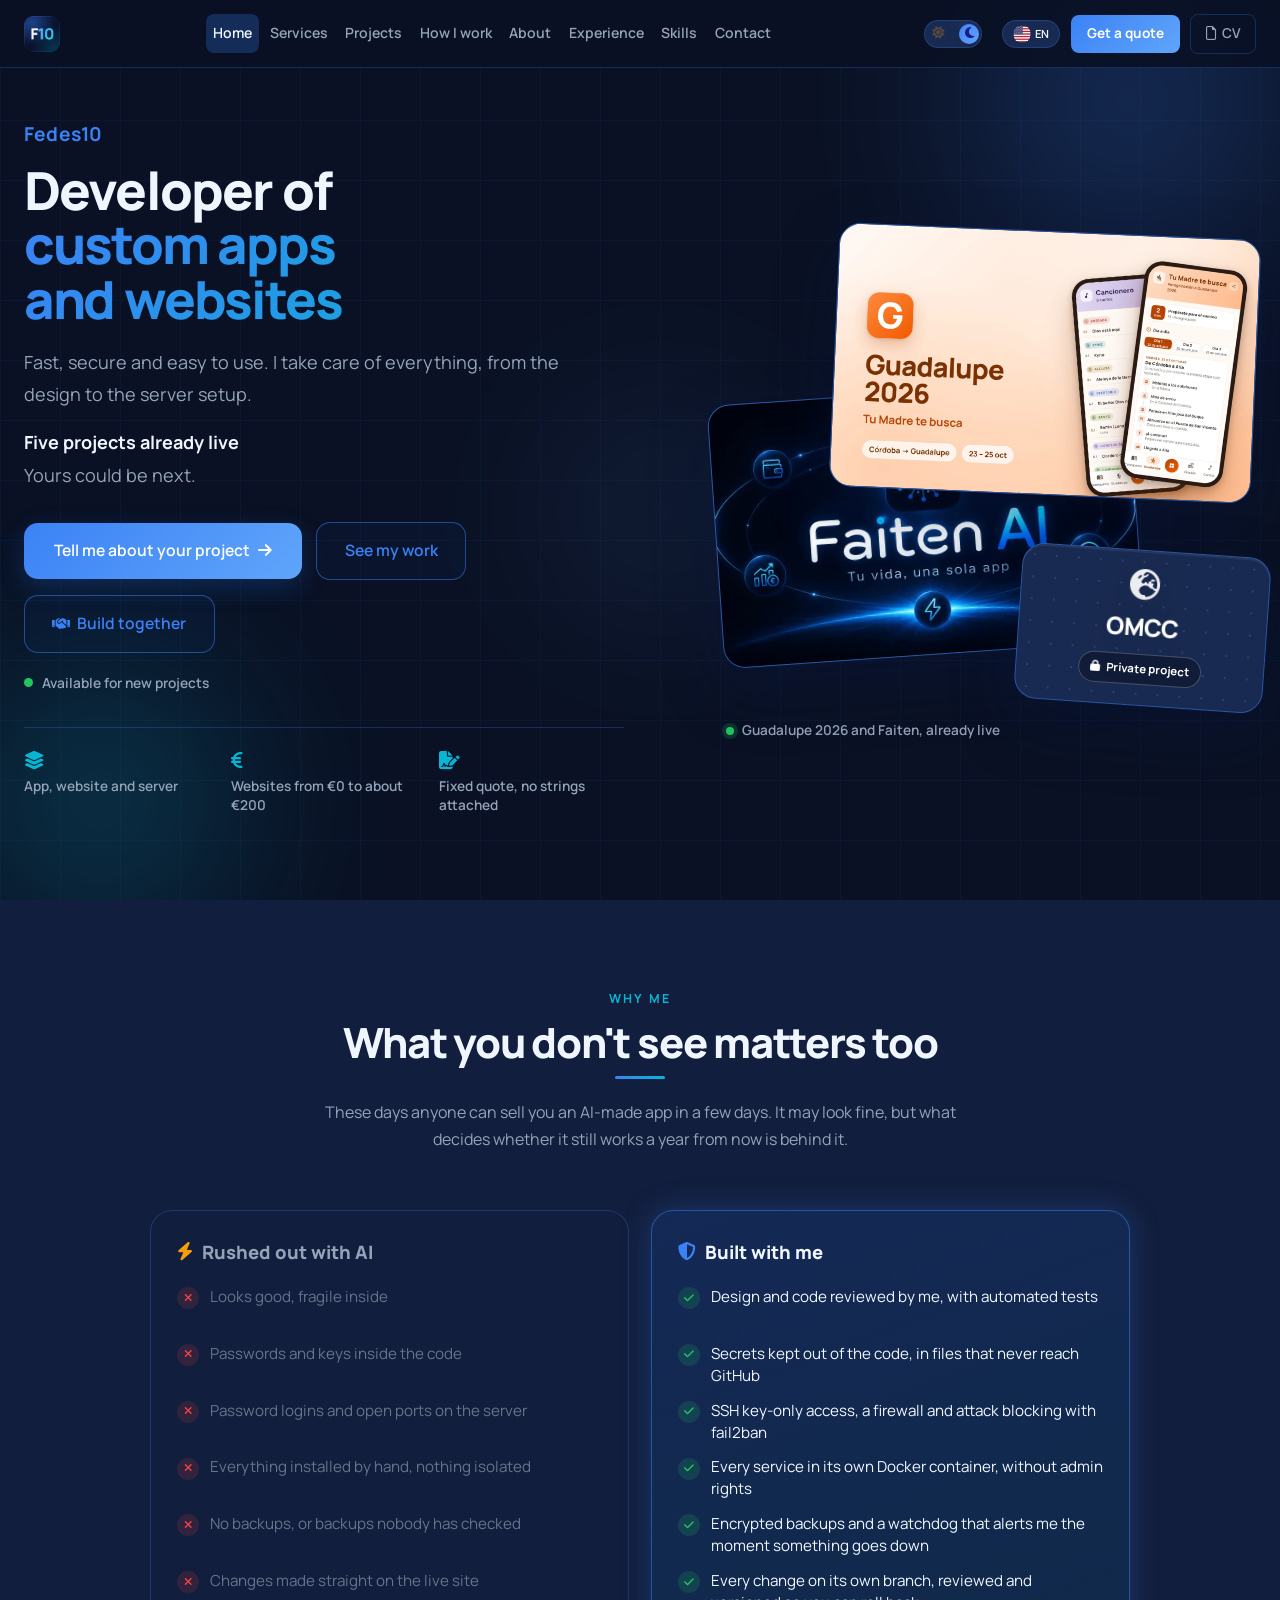
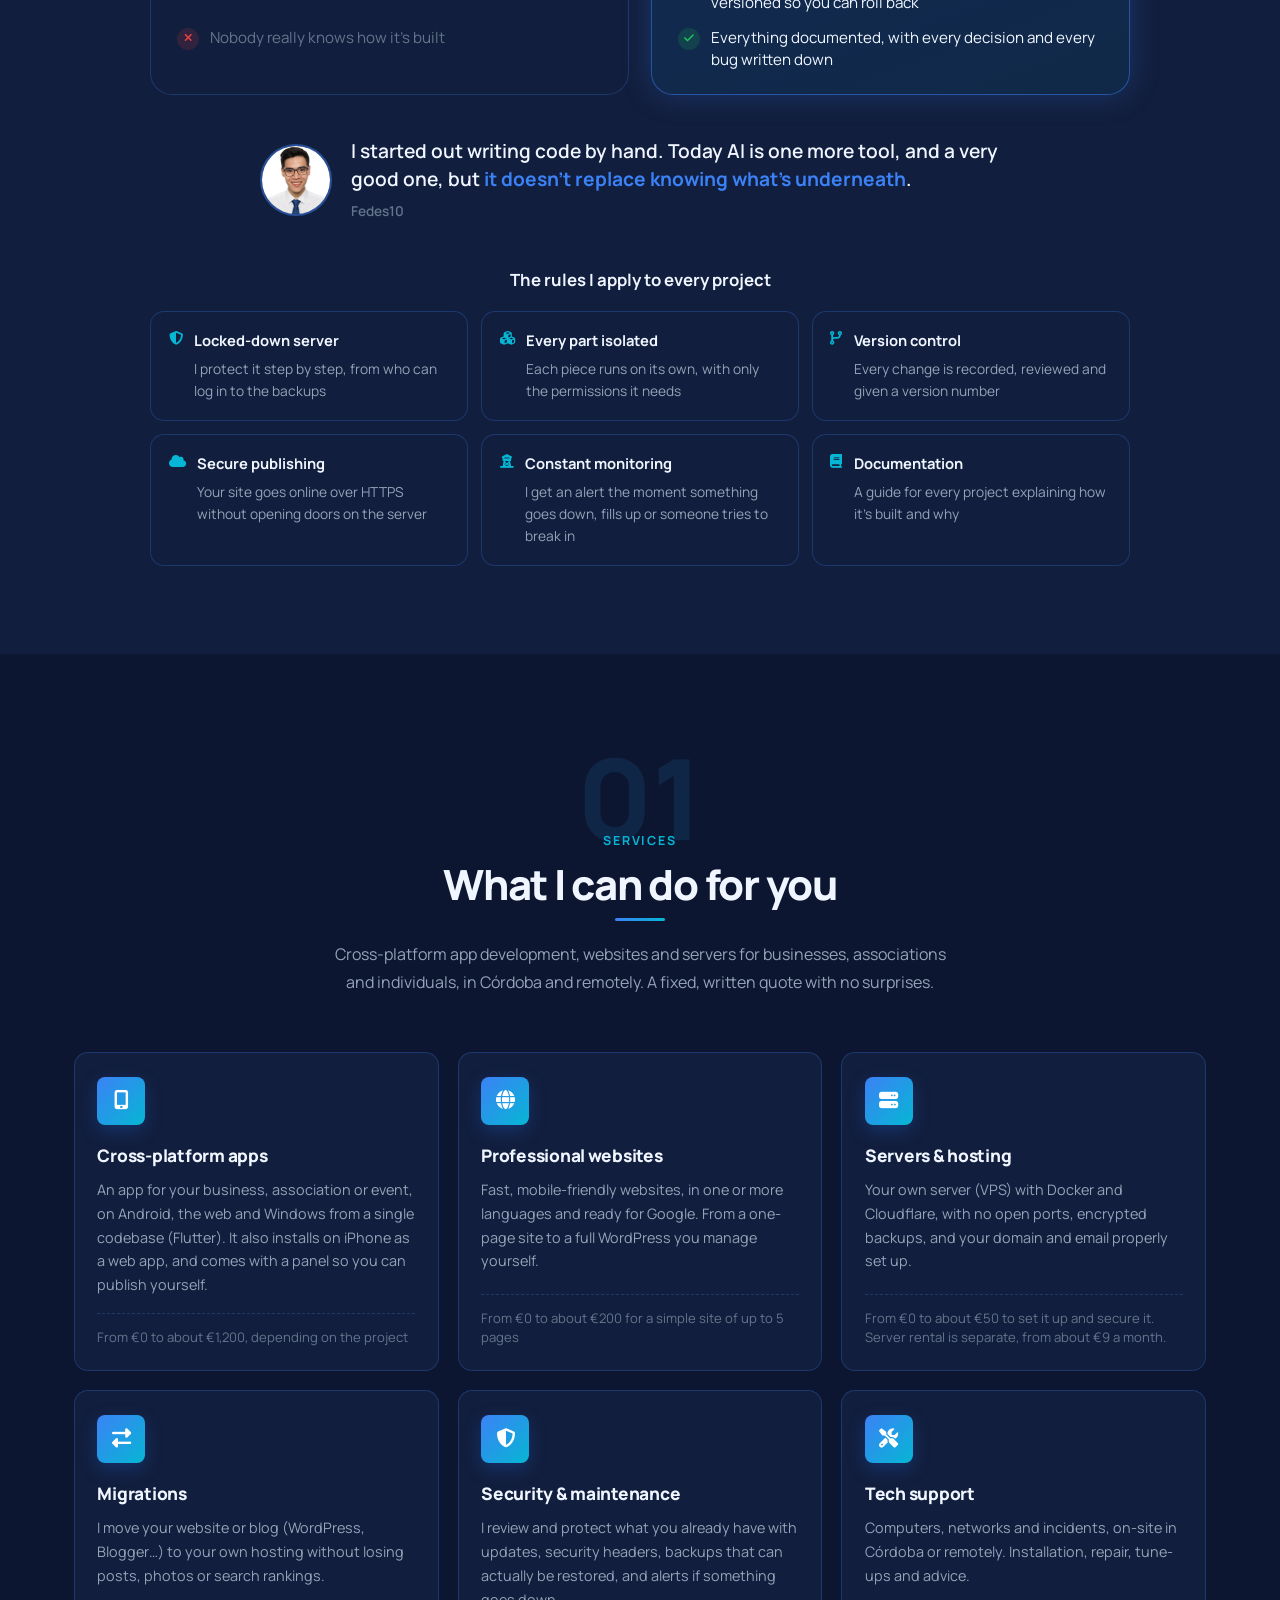
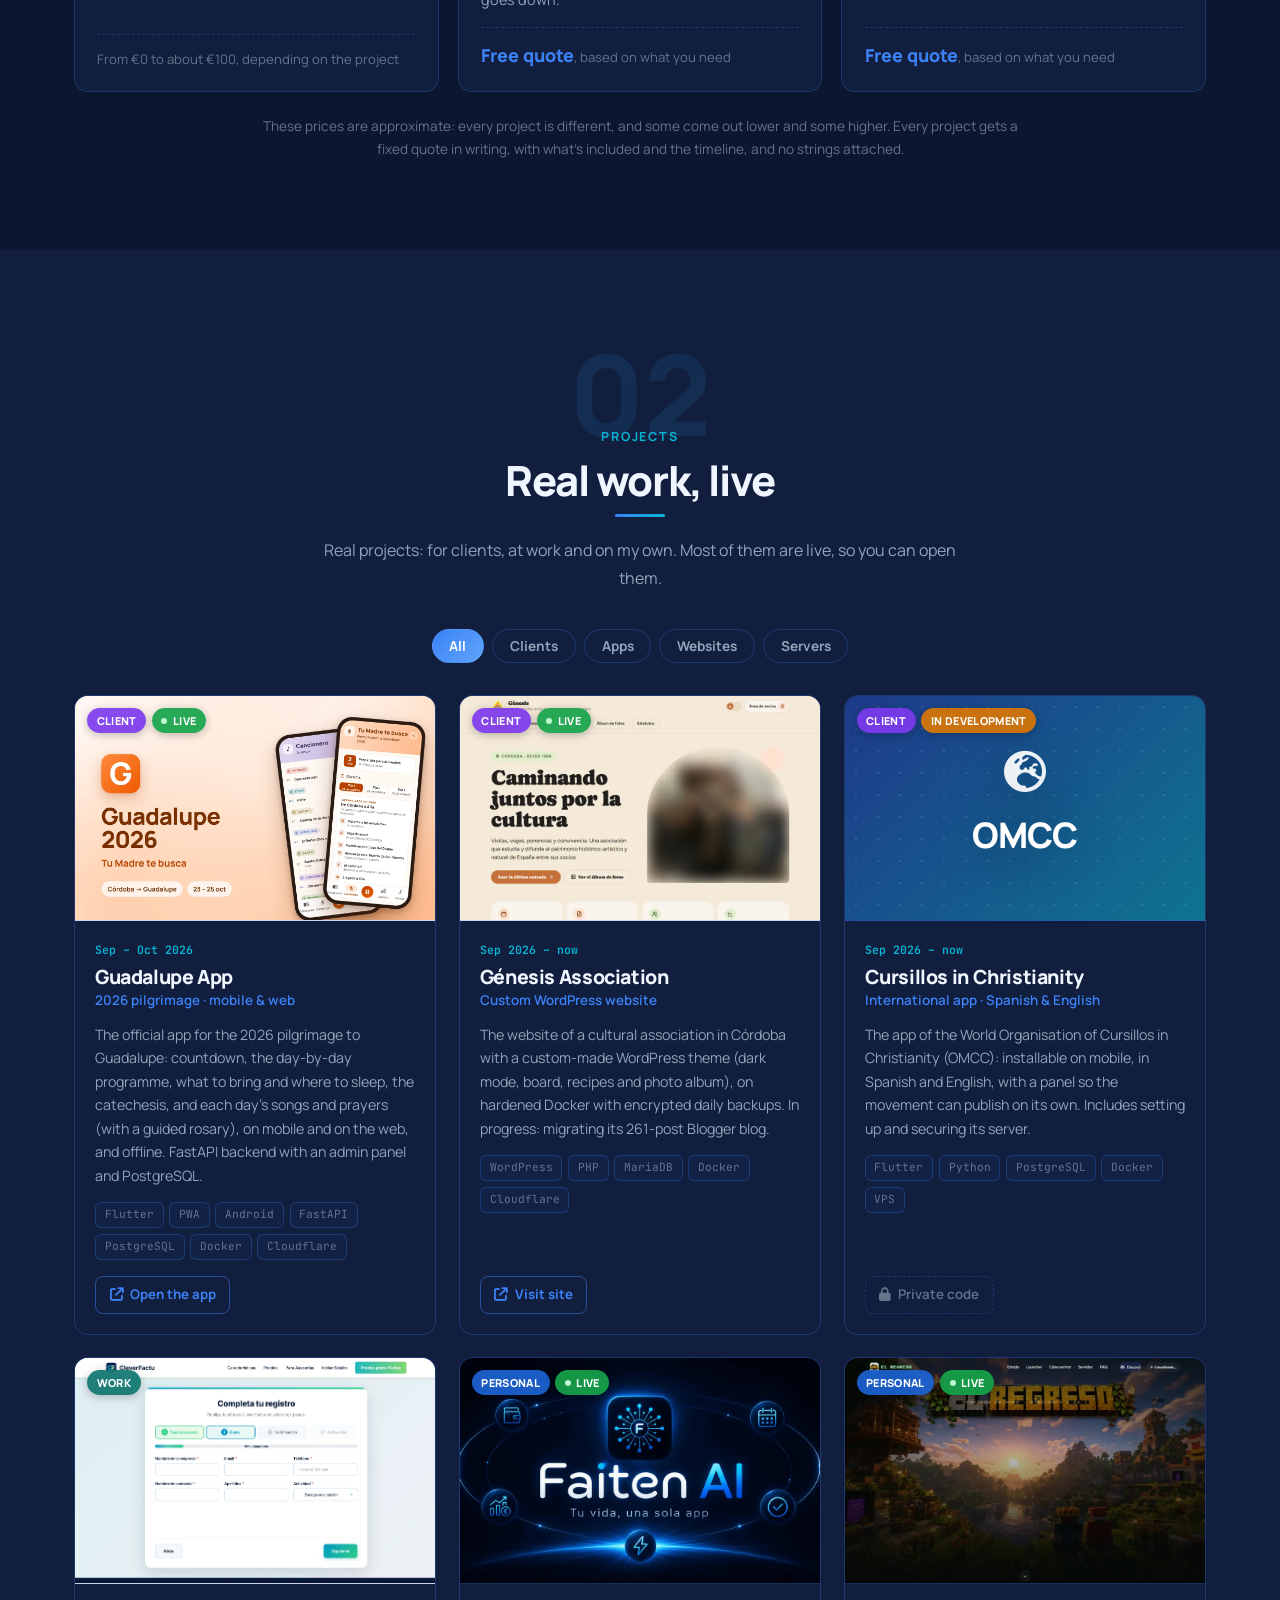
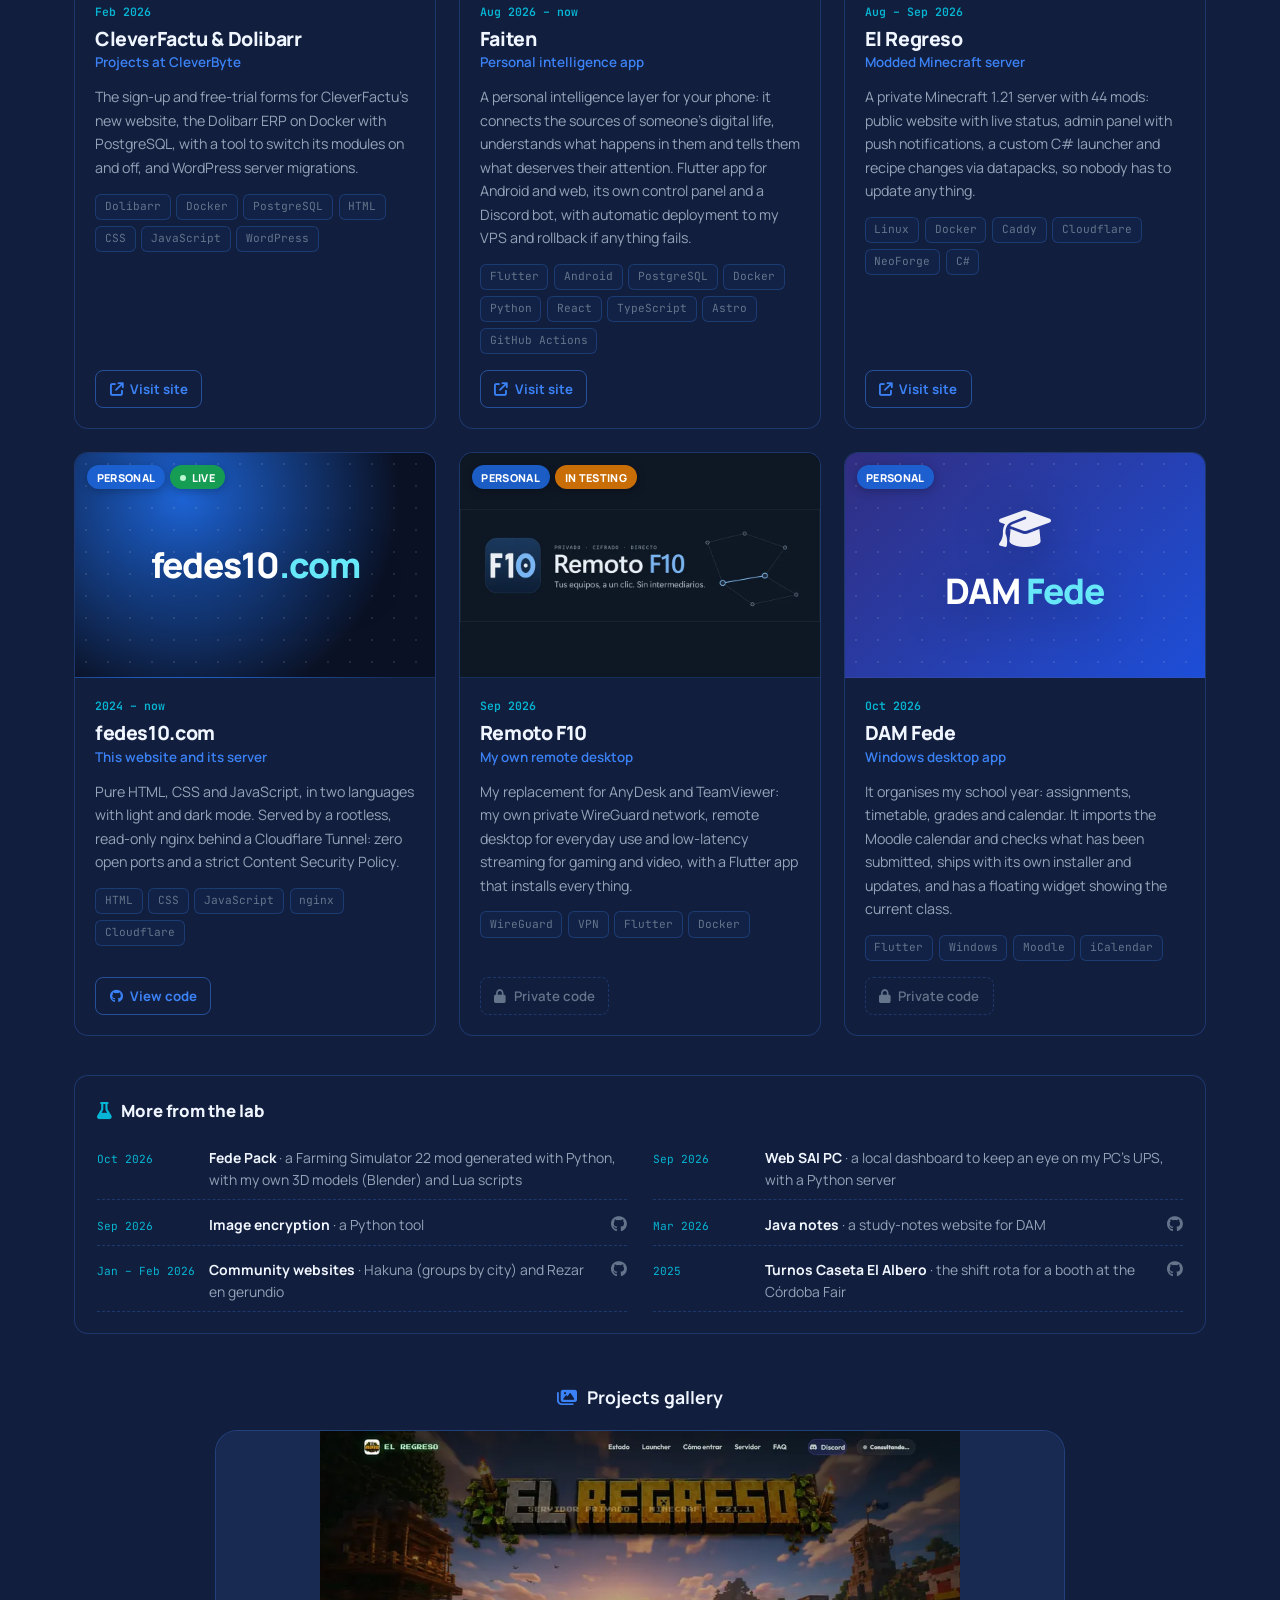
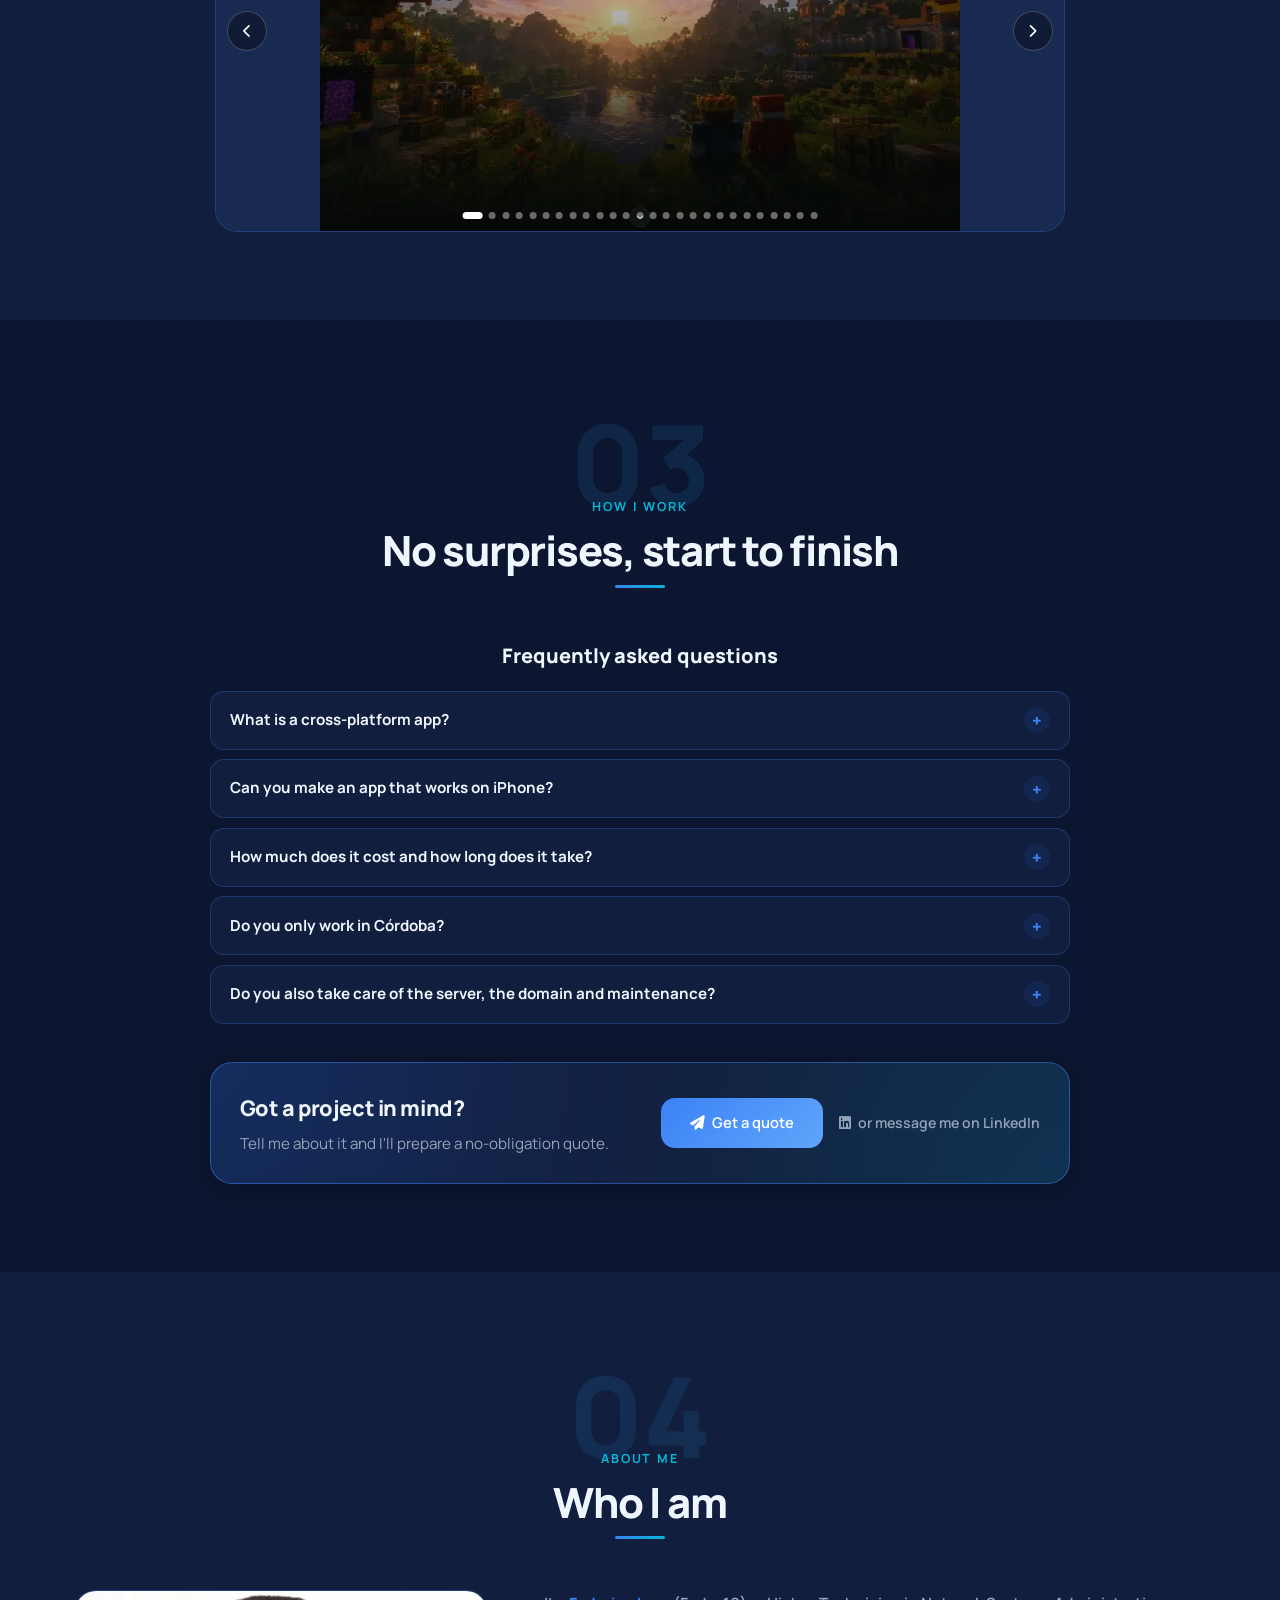
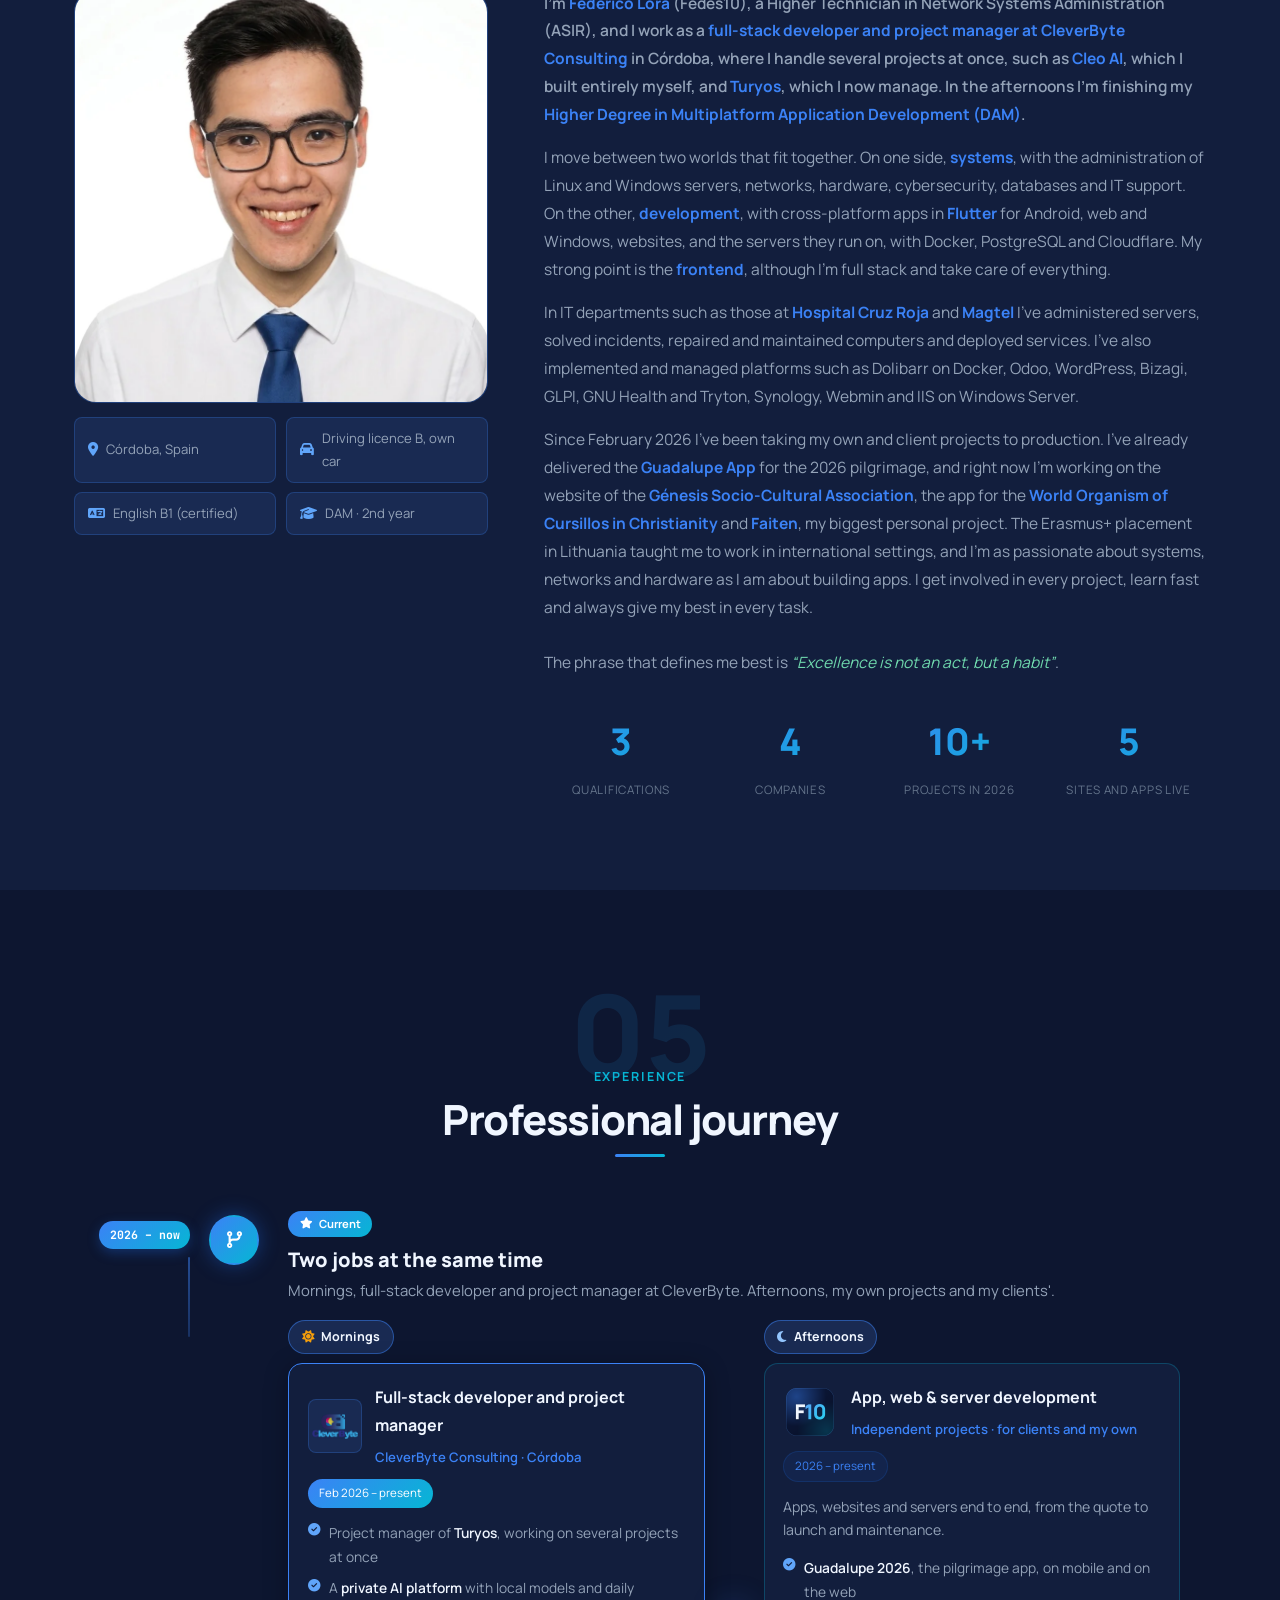
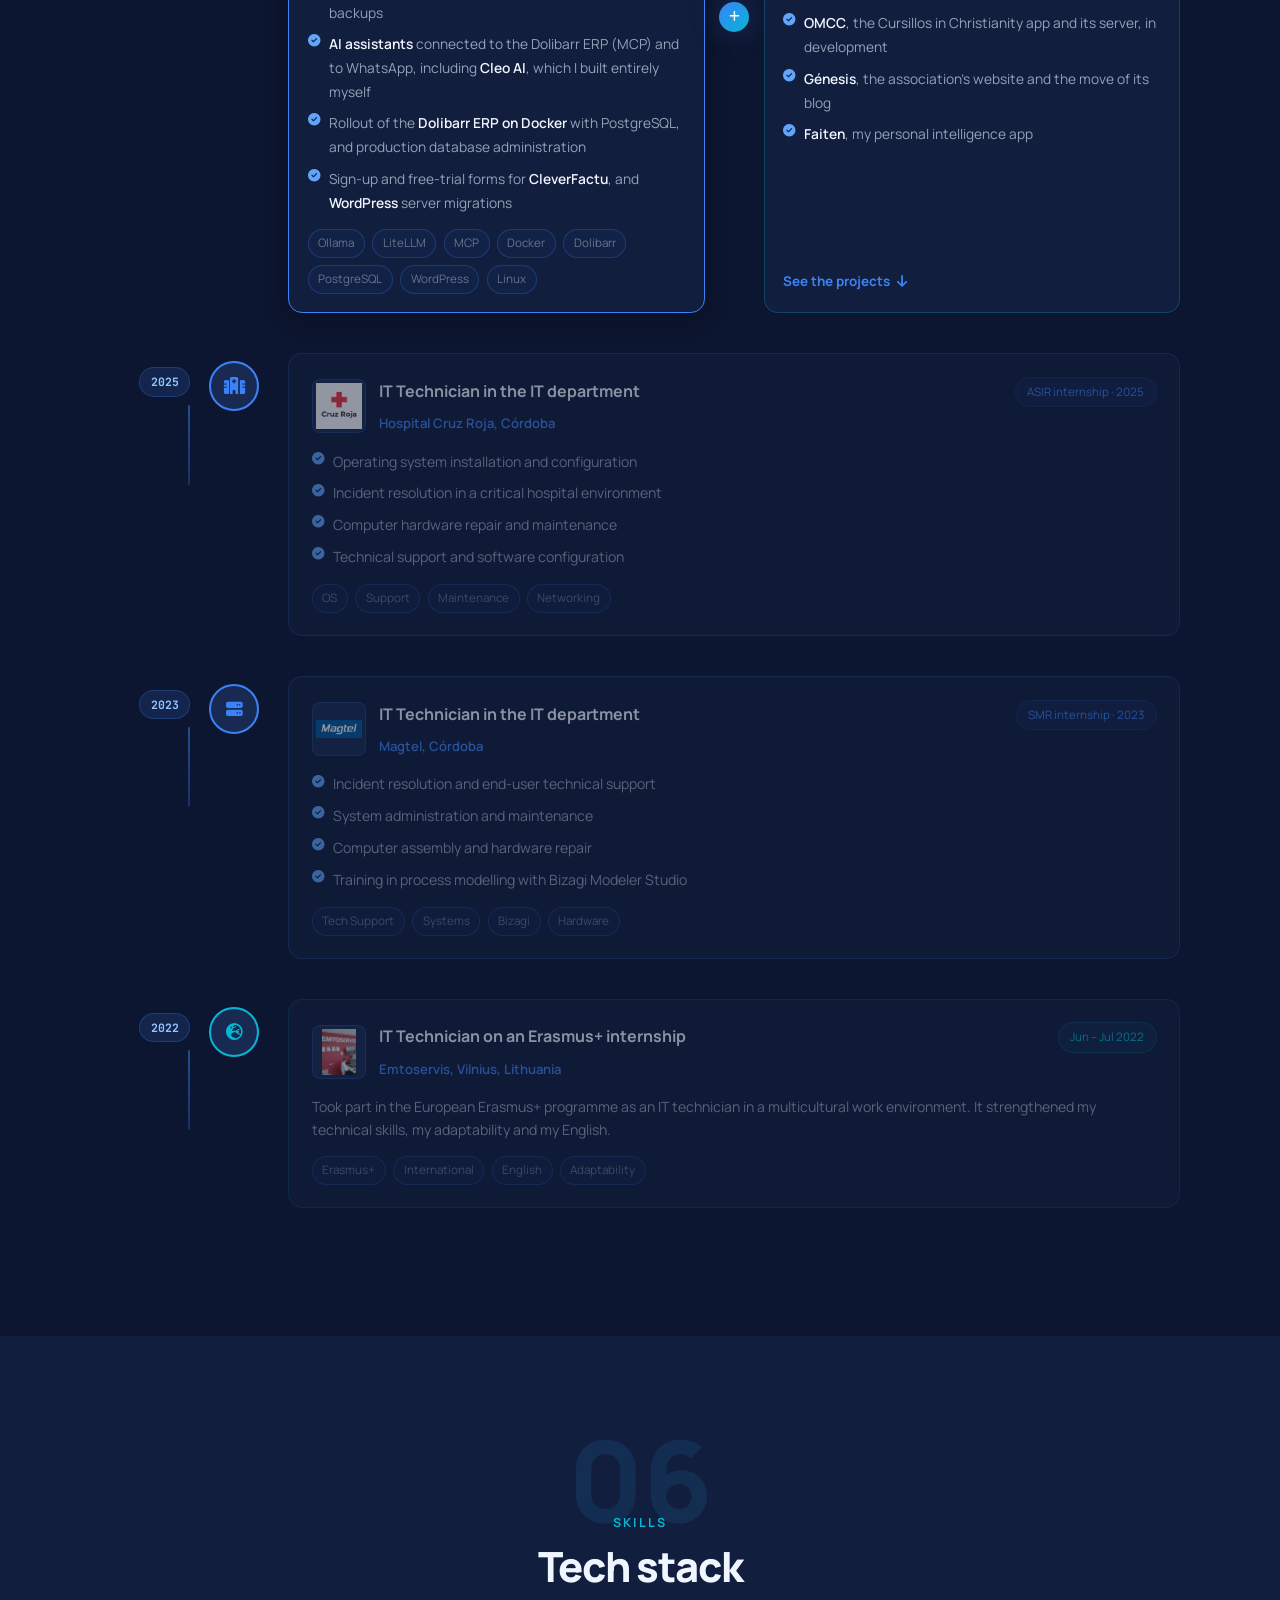
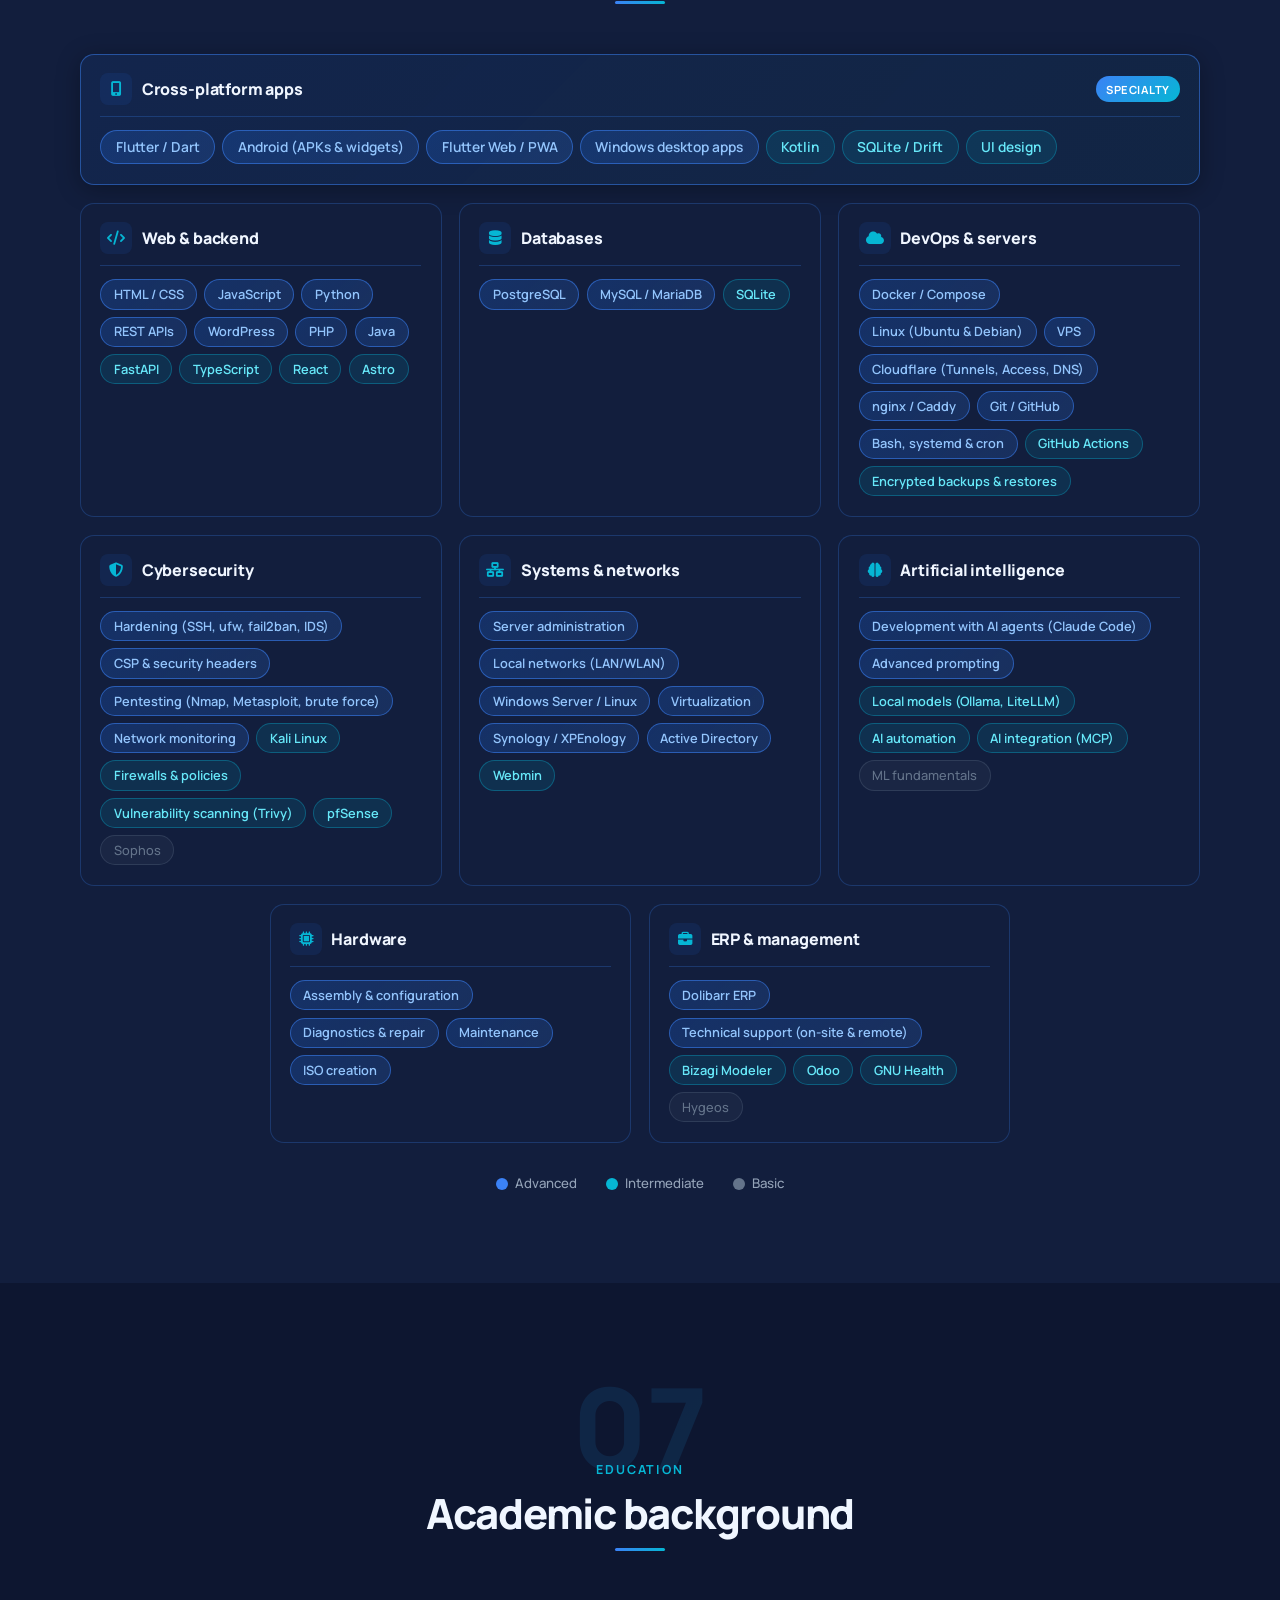
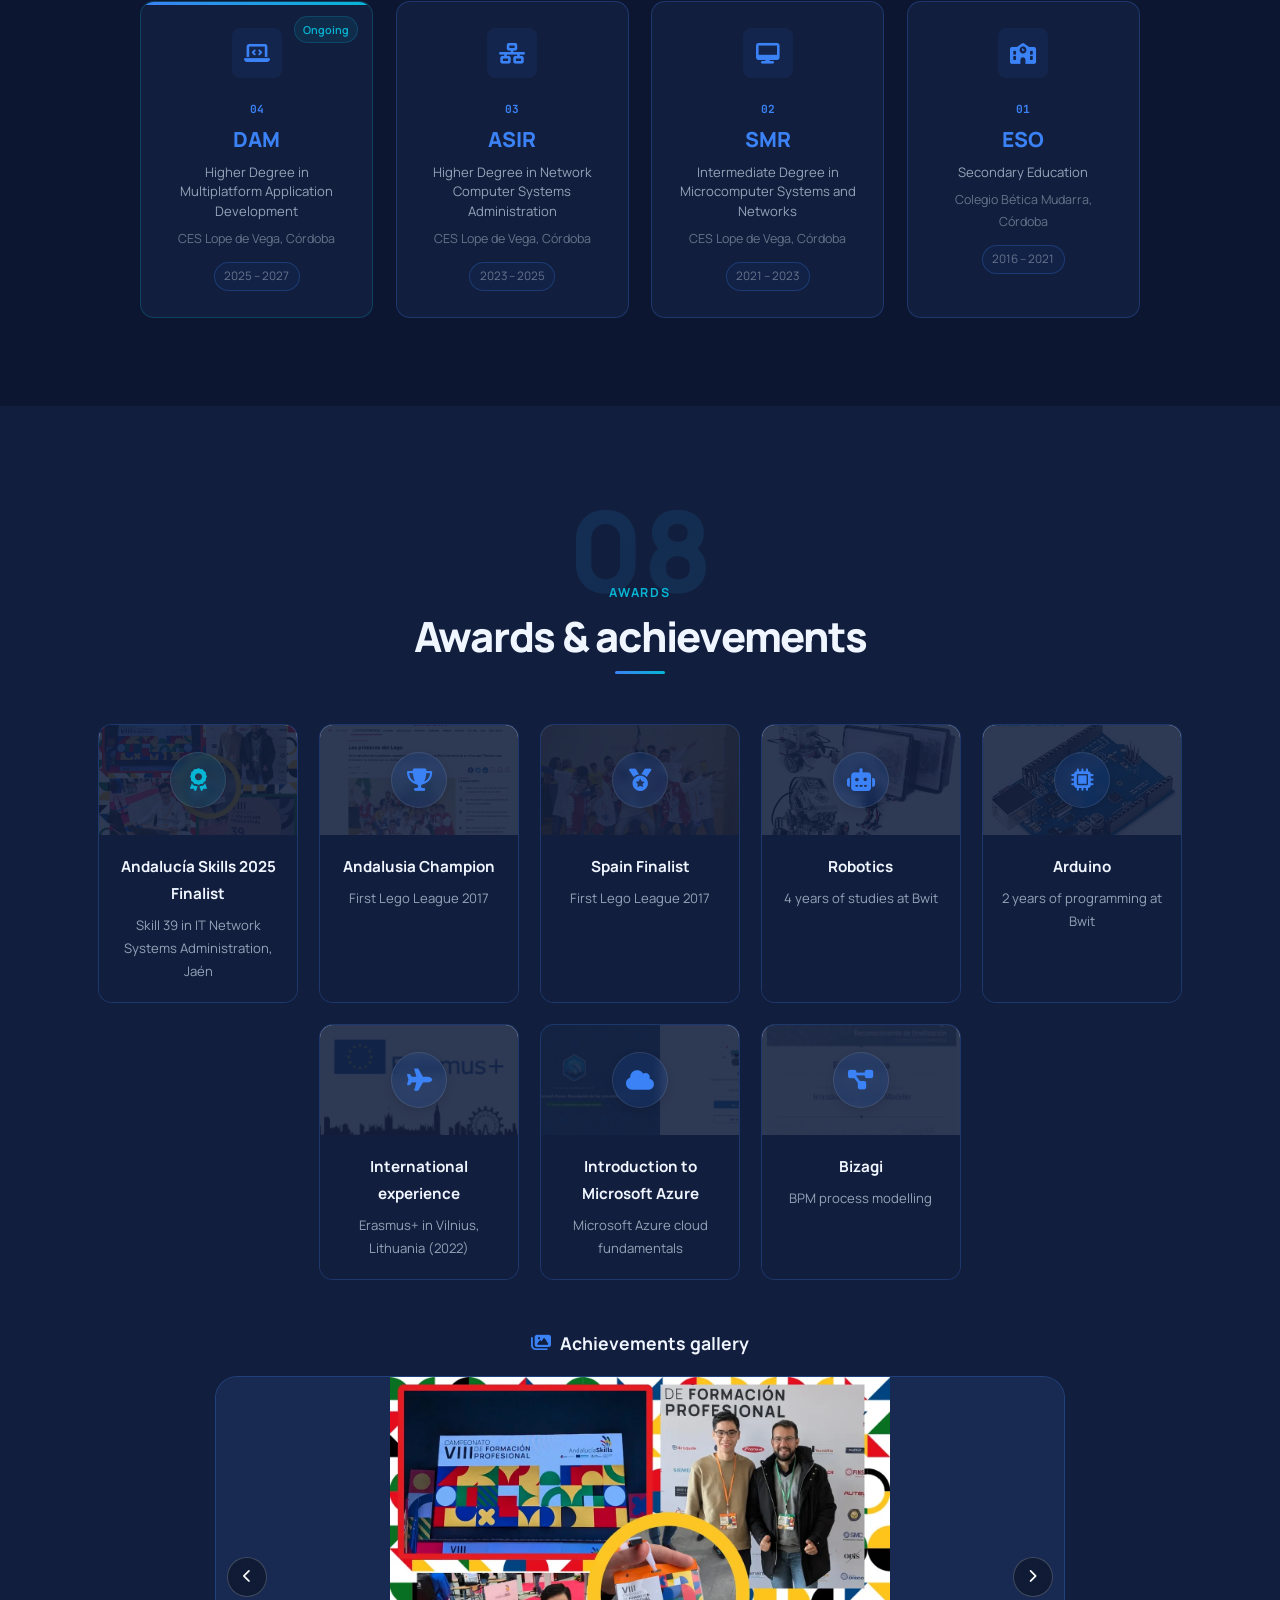
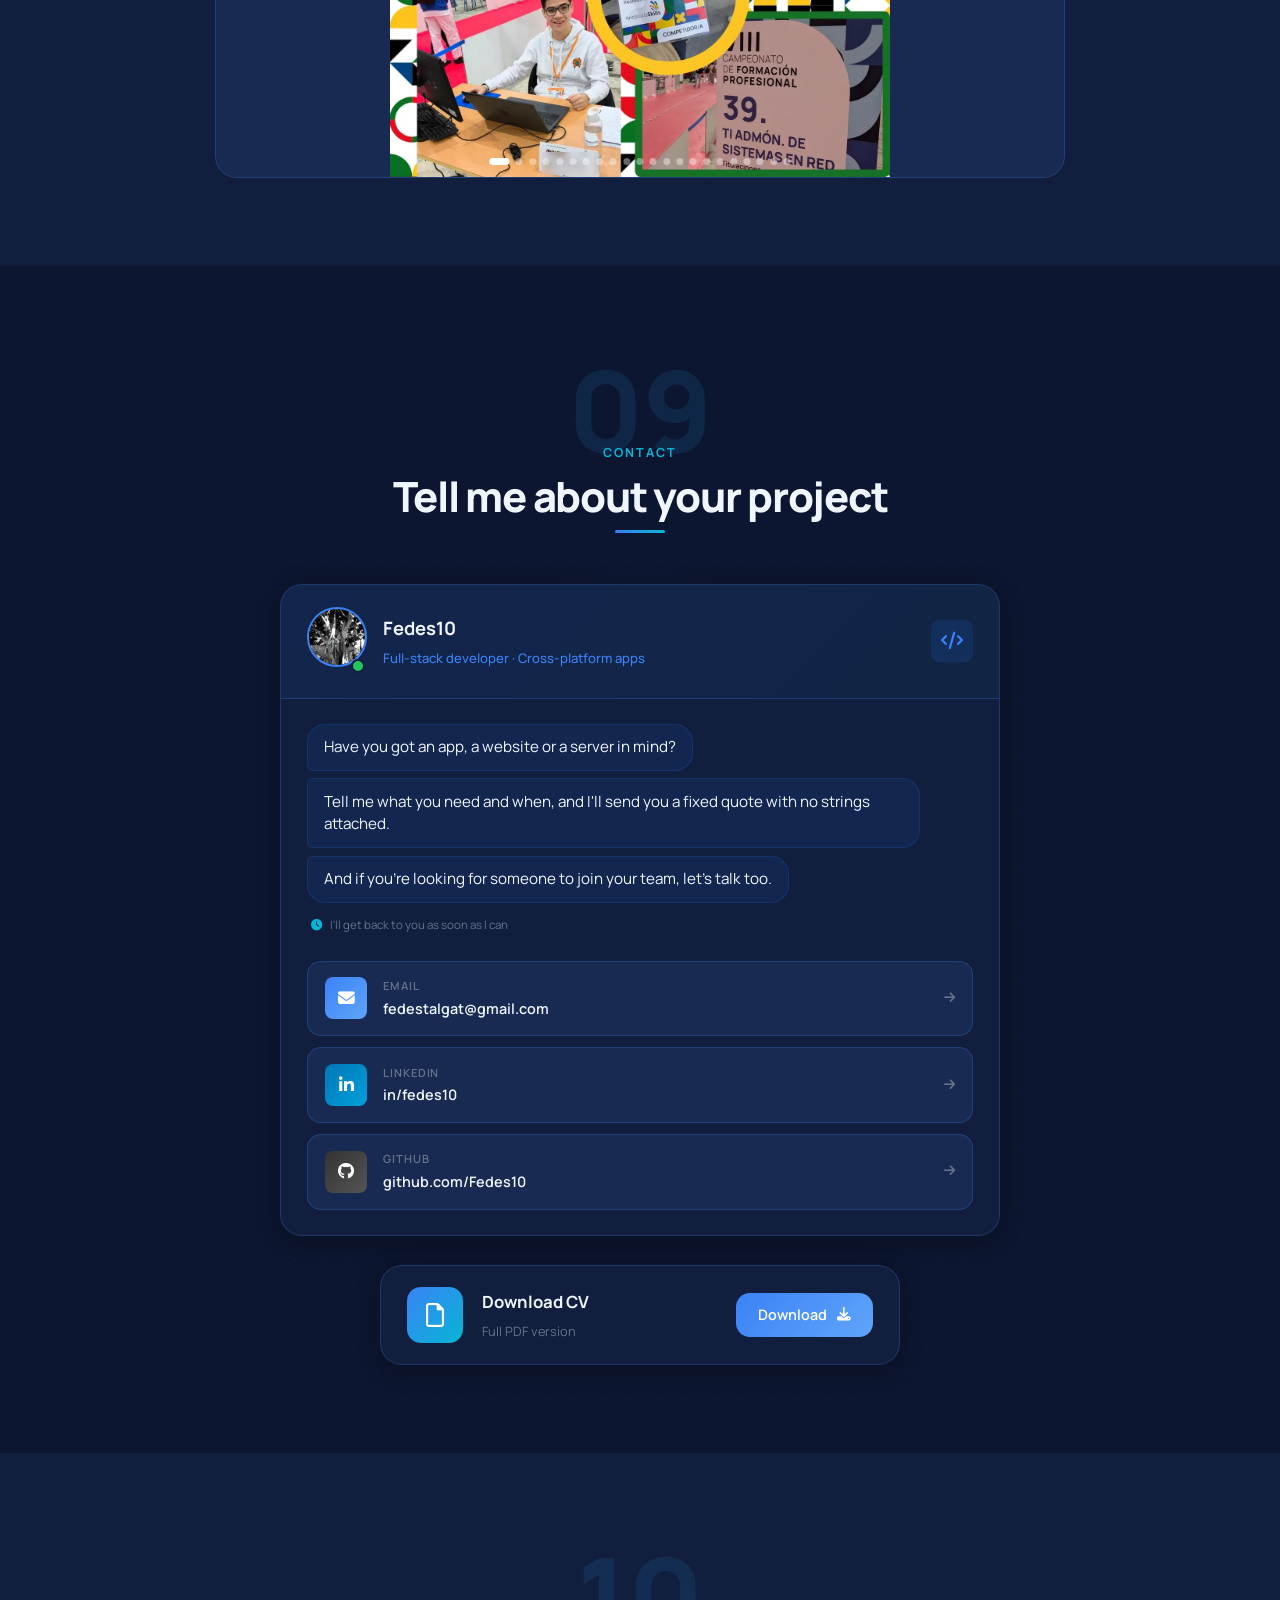
==== commit d8b1021d: "feat(movil,servicios): el CV en la barra del movil y los precios como aproximaciones - En el movil (" ====
--- a/en/index.html
+++ b/en/index.html
@@ -335,7 +335,7 @@
             "name": "How much does it cost and how long does it take?",
             "acceptedAnswer": {
               "@type": "Answer",
-              "text": "It depends on what you need. A simple website starts at €150, setting up your server at €50 and an app at €1,200. I'll send you a fixed quote in writing, with the timeline. The first conversation is free."
+              "text": "It depends on the project. To give you an idea, a simple website runs from €0 to about €200, setting up your server from €0 to about €50 and an app from €0 to about €1,200; some projects come out lower and some higher. I'll send you a fixed quote in writing, with the timeline. The first conversation is free."
             }
           },
           {
@@ -363,7 +363,7 @@
   <!-- Letras propias (sin pedir nada a Google): Manrope para todo y JetBrains Mono para los detalles -->
   <link rel="preload" href="../Fuentes/Manrope-Variable.woff" as="font" type="font/woff" crossorigin />
   <link rel="stylesheet" href="https://cdnjs.cloudflare.com/ajax/libs/font-awesome/6.5.0/css/all.min.css" />
-  <link rel="stylesheet" href="../estilos.css?v=4fdb25c698" />
+  <link rel="stylesheet" href="../estilos.css?v=54880c7207" />
 </head>
 
 <body>
@@ -411,7 +411,7 @@
       </a>
       <a href="#contacto" class="btn-nav-cta"><span data-i18n="nav-btn-presupuesto">Get a quote</span></a>
       <a href="../CV-Federico-Lora-EN.pdf?v=20261109" class="btn-cv btn-cv-secundario" id="btnCvNav" download data-i18n-attr="href:cv-pdf,title:nav-btn-cv" title="Download CV">
-        <i class="fa-regular fa-file" aria-hidden="true"></i><span class="btn-cv-text" data-i18n="nav-btn-cv-corto">CV</span>
+        <i class="fa-regular fa-file" aria-hidden="true"></i><span class="btn-cv-text" data-i18n="nav-btn-cv-corto">CV</span><span class="btn-cv-largo" data-i18n="nav-btn-cv">Download CV</span>
       </a>
       <button class="nav-toggle" id="navToggle" type="button" data-i18n-attr="aria-label:nav-menu" aria-label="Open or close the menu"
         aria-expanded="false" aria-controls="navLinks">
@@ -445,7 +445,7 @@
         <p class="hero-disponible reveal-up delay-3"><span class="disponible-punto"></span><span data-i18n="hero-badge">Available for new projects</span></p>
         <ul class="hero-pruebas reveal-up delay-4">
           <li><i class="fas fa-layer-group" aria-hidden="true"></i><span data-i18n="hero-prueba1">App, website and server</span></li>
-          <li><i class="fas fa-euro-sign" aria-hidden="true"></i><span data-i18n="hero-prueba2">Websites from €150</span></li>
+          <li><i class="fas fa-euro-sign" aria-hidden="true"></i><span data-i18n="hero-prueba2">Websites from €0 to about €200</span></li>
           <li><i class="fas fa-file-signature" aria-hidden="true"></i><span data-i18n="hero-prueba3">Fixed quote, no strings attached</span></li>
         </ul>
       </div>
@@ -545,25 +545,25 @@
           <div class="serv-icono"><i class="fas fa-mobile-screen-button" aria-hidden="true"></i></div>
           <h3 data-i18n="serv1-t">Cross-platform apps</h3>
           <p data-i18n="serv1-d">An app for your business, association or event, on Android, the web and Windows from a single codebase (Flutter). It also installs on iPhone as a web app, and comes with a panel so you can publish yourself.</p>
-          <p class="serv-precio" data-i18n-html="serv1-precio">From <strong>€1,200</strong></p>
+          <p class="serv-precio" data-i18n-html="serv1-precio">From €0 to about €1,200, depending on the project</p>
         </article>
         <article class="serv-card reveal-up delay-1">
           <div class="serv-icono"><i class="fas fa-globe" aria-hidden="true"></i></div>
           <h3 data-i18n="serv2-t">Professional websites</h3>
           <p data-i18n="serv2-d">Fast, mobile-friendly websites, in one or more languages and ready for Google. From a one-page site to a full WordPress you manage yourself.</p>
-          <p class="serv-precio" data-i18n-html="serv2-precio">From <strong>€150</strong> for a simple site of up to 5 pages</p>
+          <p class="serv-precio" data-i18n-html="serv2-precio">From €0 to about €200 for a simple site of up to 5 pages</p>
         </article>
         <article class="serv-card reveal-up delay-2">
           <div class="serv-icono"><i class="fas fa-server" aria-hidden="true"></i></div>
           <h3 data-i18n="serv3-t">Servers &amp; hosting</h3>
           <p data-i18n="serv3-d">Your own server (VPS) with Docker and Cloudflare, with no open ports, encrypted backups, and your domain and email properly set up.</p>
-          <p class="serv-precio" data-i18n-html="serv3-precio">From <strong>€50</strong> to set it up and secure it. Server rental is separate, from about €9 a month.</p>
+          <p class="serv-precio" data-i18n-html="serv3-precio">From €0 to about €50 to set it up and secure it. Server rental is separate, from about €9 a month.</p>
         </article>
         <article class="serv-card reveal-up">
           <div class="serv-icono"><i class="fas fa-right-left" aria-hidden="true"></i></div>
           <h3 data-i18n="serv4-t">Migrations</h3>
           <p data-i18n="serv4-d">I move your website or blog (WordPress, Blogger…) to your own hosting without losing posts, photos or search rankings.</p>
-          <p class="serv-precio" data-i18n-html="serv4-precio">From <strong>€100</strong></p>
+          <p class="serv-precio" data-i18n-html="serv4-precio">From €0 to about €100, depending on the project</p>
         </article>
         <article class="serv-card reveal-up delay-1">
           <div class="serv-icono"><i class="fas fa-shield-halved" aria-hidden="true"></i></div>
@@ -578,7 +578,7 @@
           <p class="serv-precio" data-i18n-html="serv6-precio"><strong>Free quote</strong>, based on what you need</p>
         </article>
       </div>
-      <p class="serv-nota reveal-up" data-i18n="serv-nota">Prices are a guide. Every project gets a fixed quote in writing, with what's included and the timeline, and no strings attached.</p>
+      <p class="serv-nota reveal-up" data-i18n="serv-nota">These prices are approximate: every project is different, and some come out lower and some higher. Every project gets a fixed quote in writing, with what's included and the timeline, and no strings attached.</p>
 
     </div>
   </section>
@@ -847,7 +847,7 @@
         </details>
         <details class="faq-item">
           <summary data-i18n="faq3-p">How much does it cost and how long does it take?</summary>
-          <p data-i18n="faq3-r">It depends on what you need. A simple website starts at €150, setting up your server at €50 and an app at €1,200. I'll send you a fixed quote in writing, with the timeline. The first conversation is free.</p>
+          <p data-i18n="faq3-r">It depends on the project. To give you an idea, a simple website runs from €0 to about €200, setting up your server from €0 to about €50 and an app from €0 to about €1,200; some projects come out lower and some higher. I'll send you a fixed quote in writing, with the timeline. The first conversation is free.</p>
         </details>
         <details class="faq-item">
           <summary data-i18n="faq4-p">Do you only work in Córdoba?</summary>
--- a/estilos.css
+++ b/estilos.css
@@ -4187,10 +4187,37 @@
   }
 }
 
-/* Con el botón de presupuesto, el del CV sobra en la barra del móvil: sigue en «Contacto» */
+/* En el móvil manda el CV, no el presupuesto (Fede, 16/11/2026): en la barra solo cabe un botón, y quien entra desde
+   el móvil viene más a ver quién es que a pedir precio. «Pedir presupuesto» sigue en el menú (Contacto), en la
+   portada y al final de Servicios. En el escritorio no cambia nada: presupuesto delante y CV detrás. */
+.btn-cv-largo {
+  display: none
+}
+
 @media (max-width: 760px) {
+  .btn-nav-cta {
+    display: none
+  }
+
   .btn-cv.btn-cv-secundario {
-    display: none
+    background: linear-gradient(135deg, var(--blue-accent), var(--blue-light));
+    color: #fff;
+    border: 0;
+    font-weight: 700
+  }
+
+  .btn-cv.btn-cv-secundario:hover {
+    color: #fff;
+    box-shadow: 0 5px 16px rgba(29, 99, 212, 0.35)
+  }
+
+  /* «Descargar CV» entero, no solo «CV» (la regla vieja de 600 px enseñaba el corto con !important) */
+  .btn-cv.btn-cv-secundario .btn-cv-text {
+    display: none !important
+  }
+
+  .btn-cv-largo {
+    display: inline
   }
 }
 
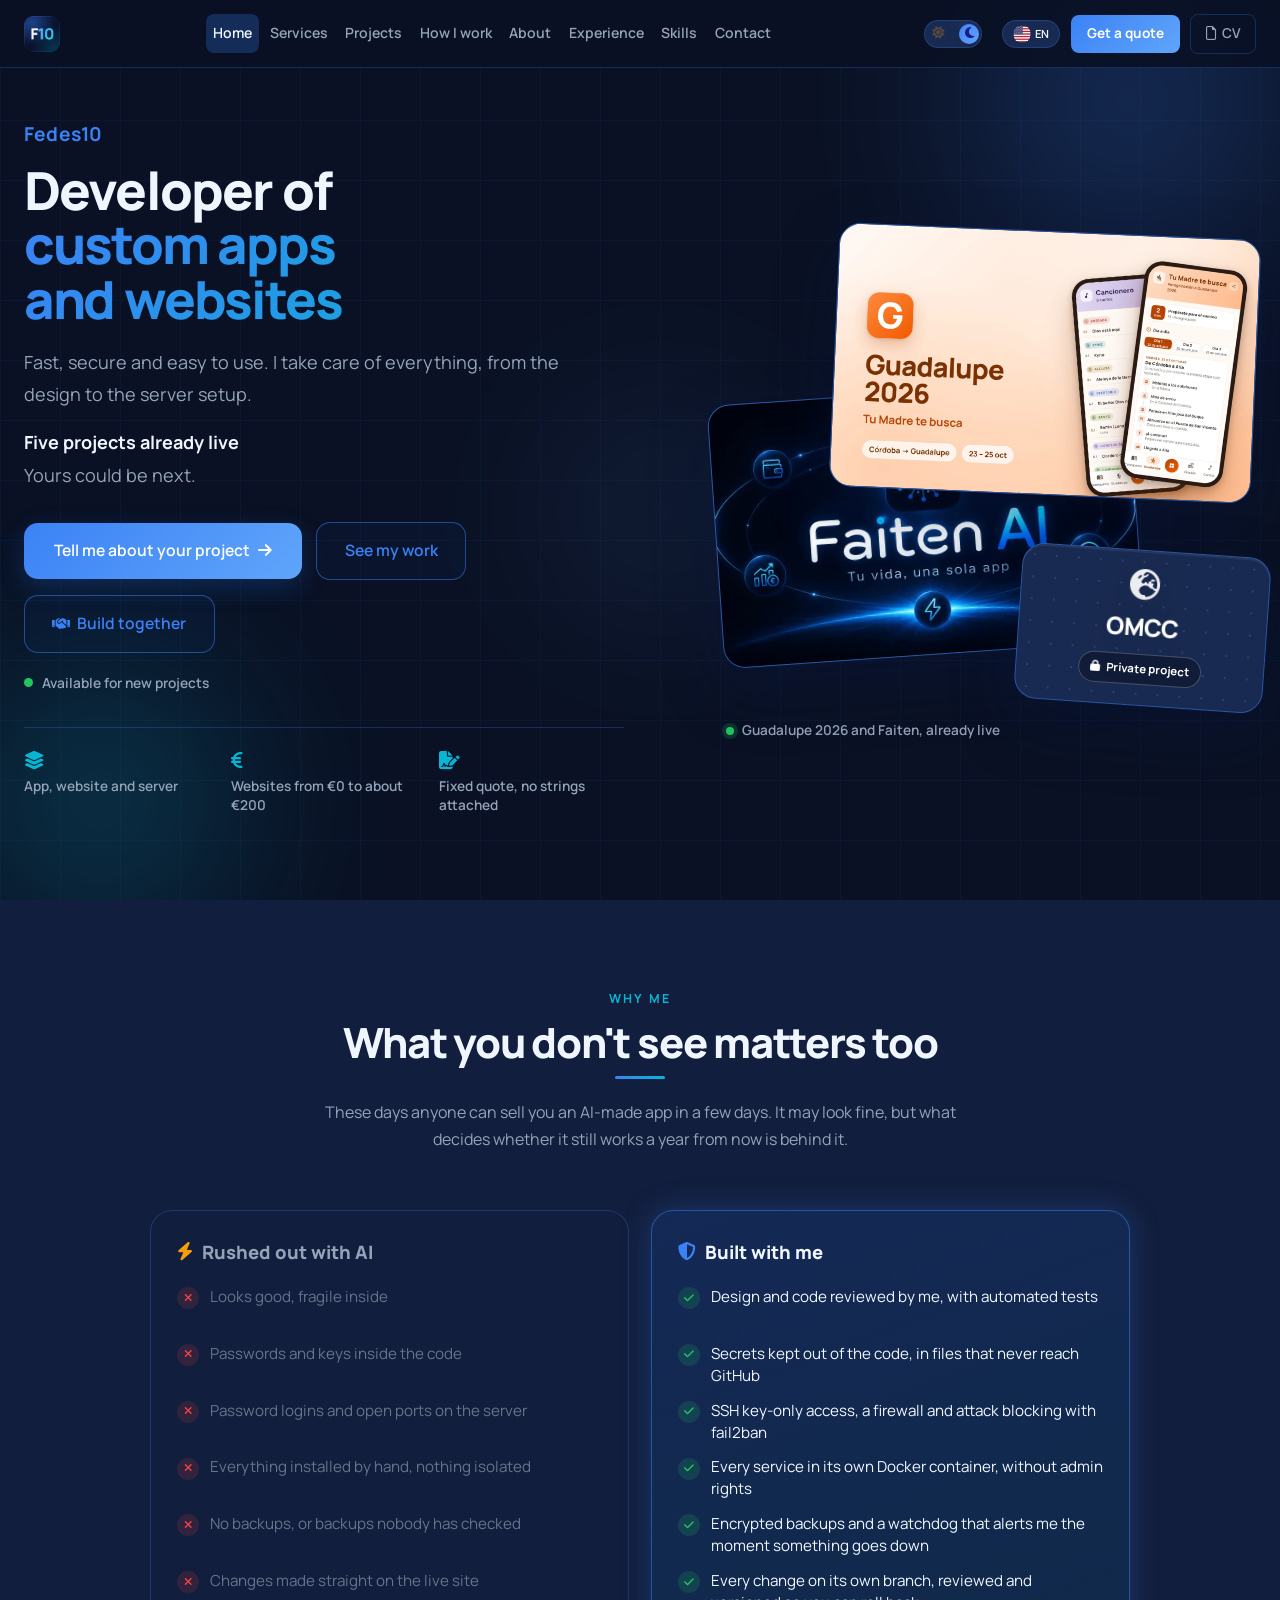
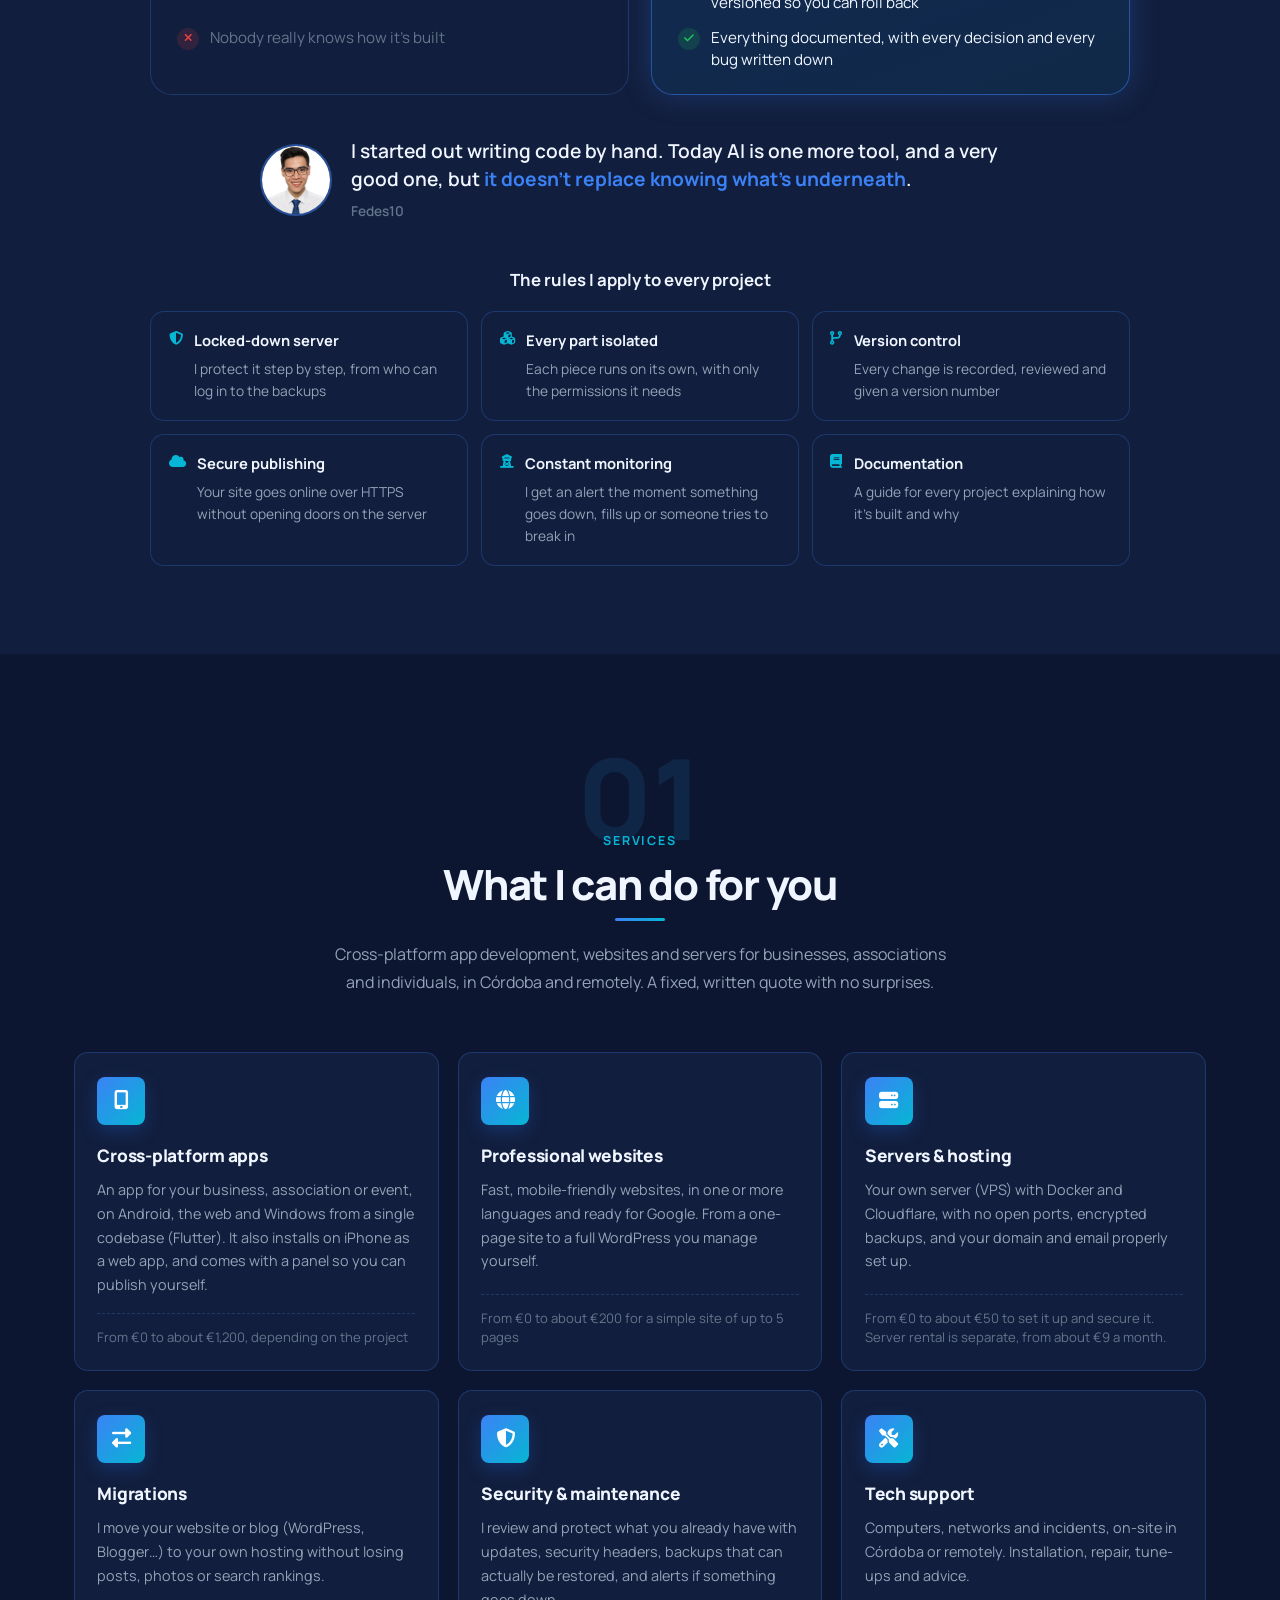
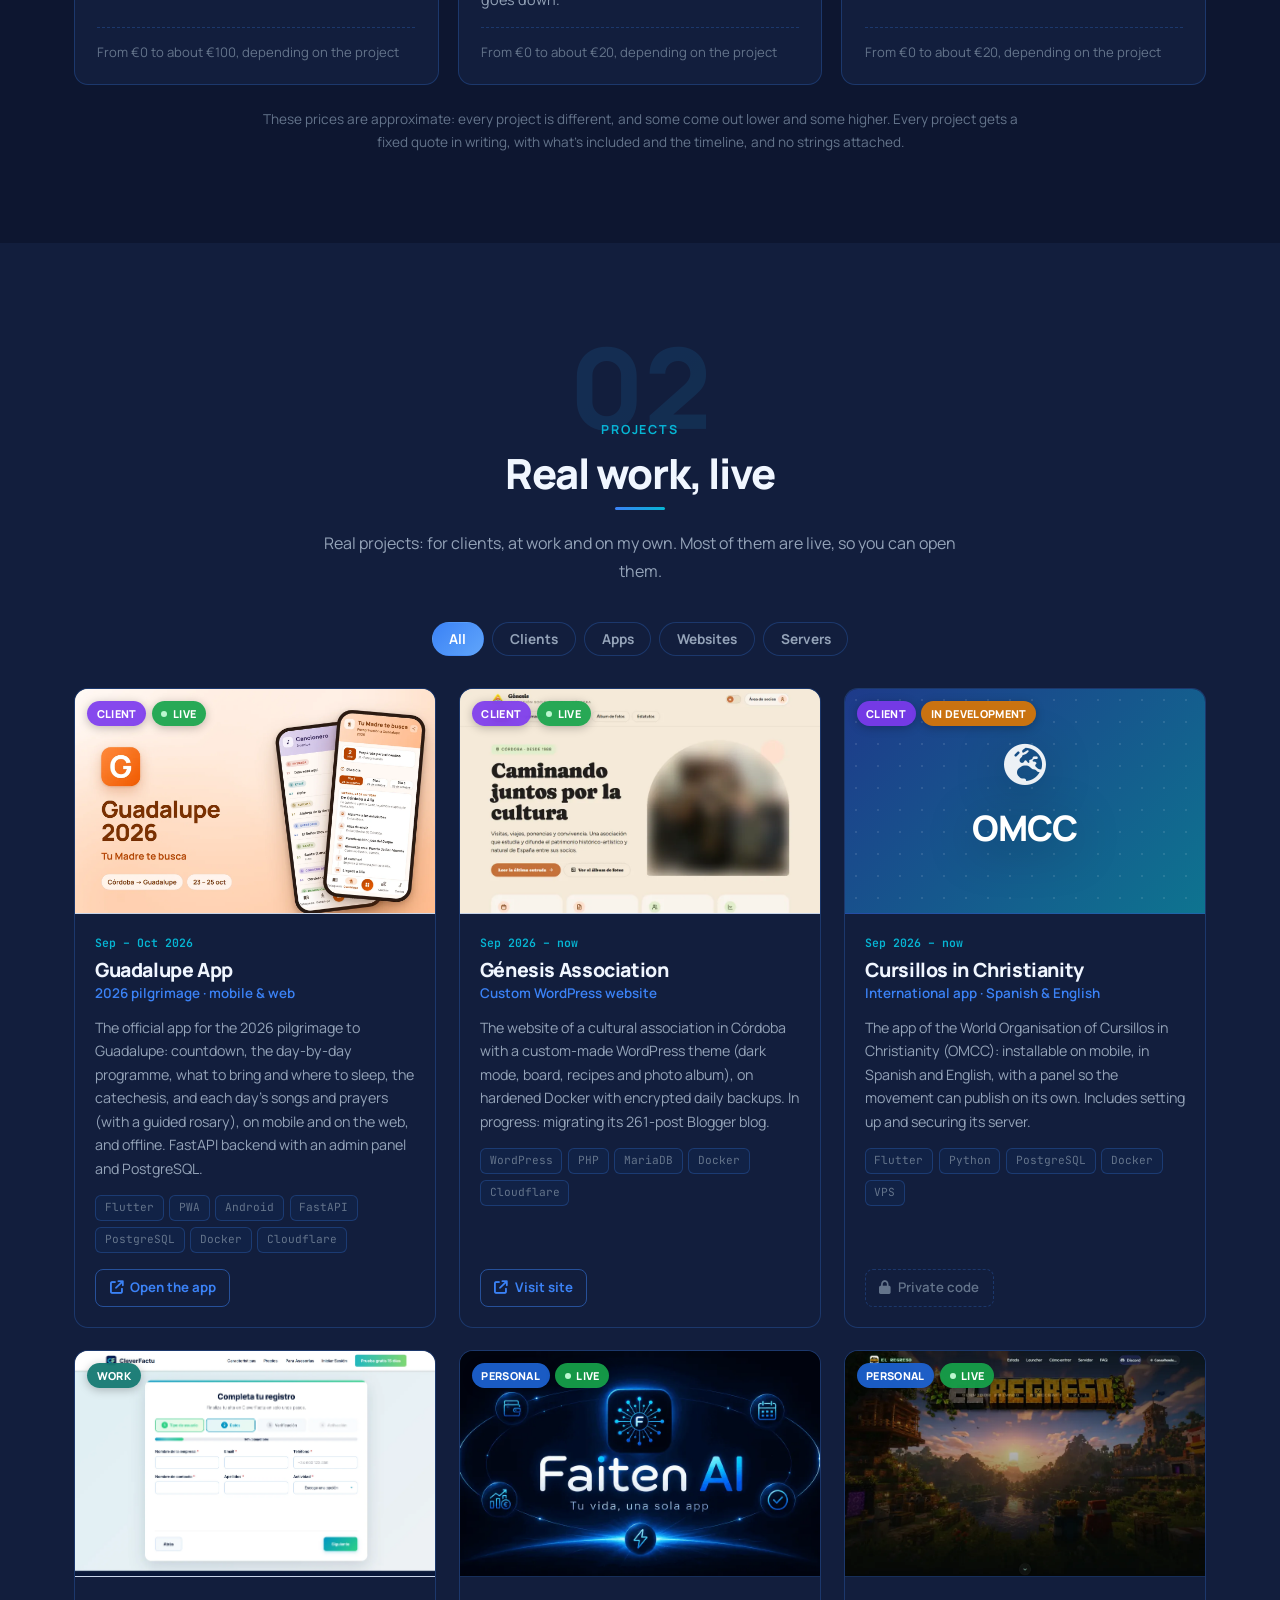
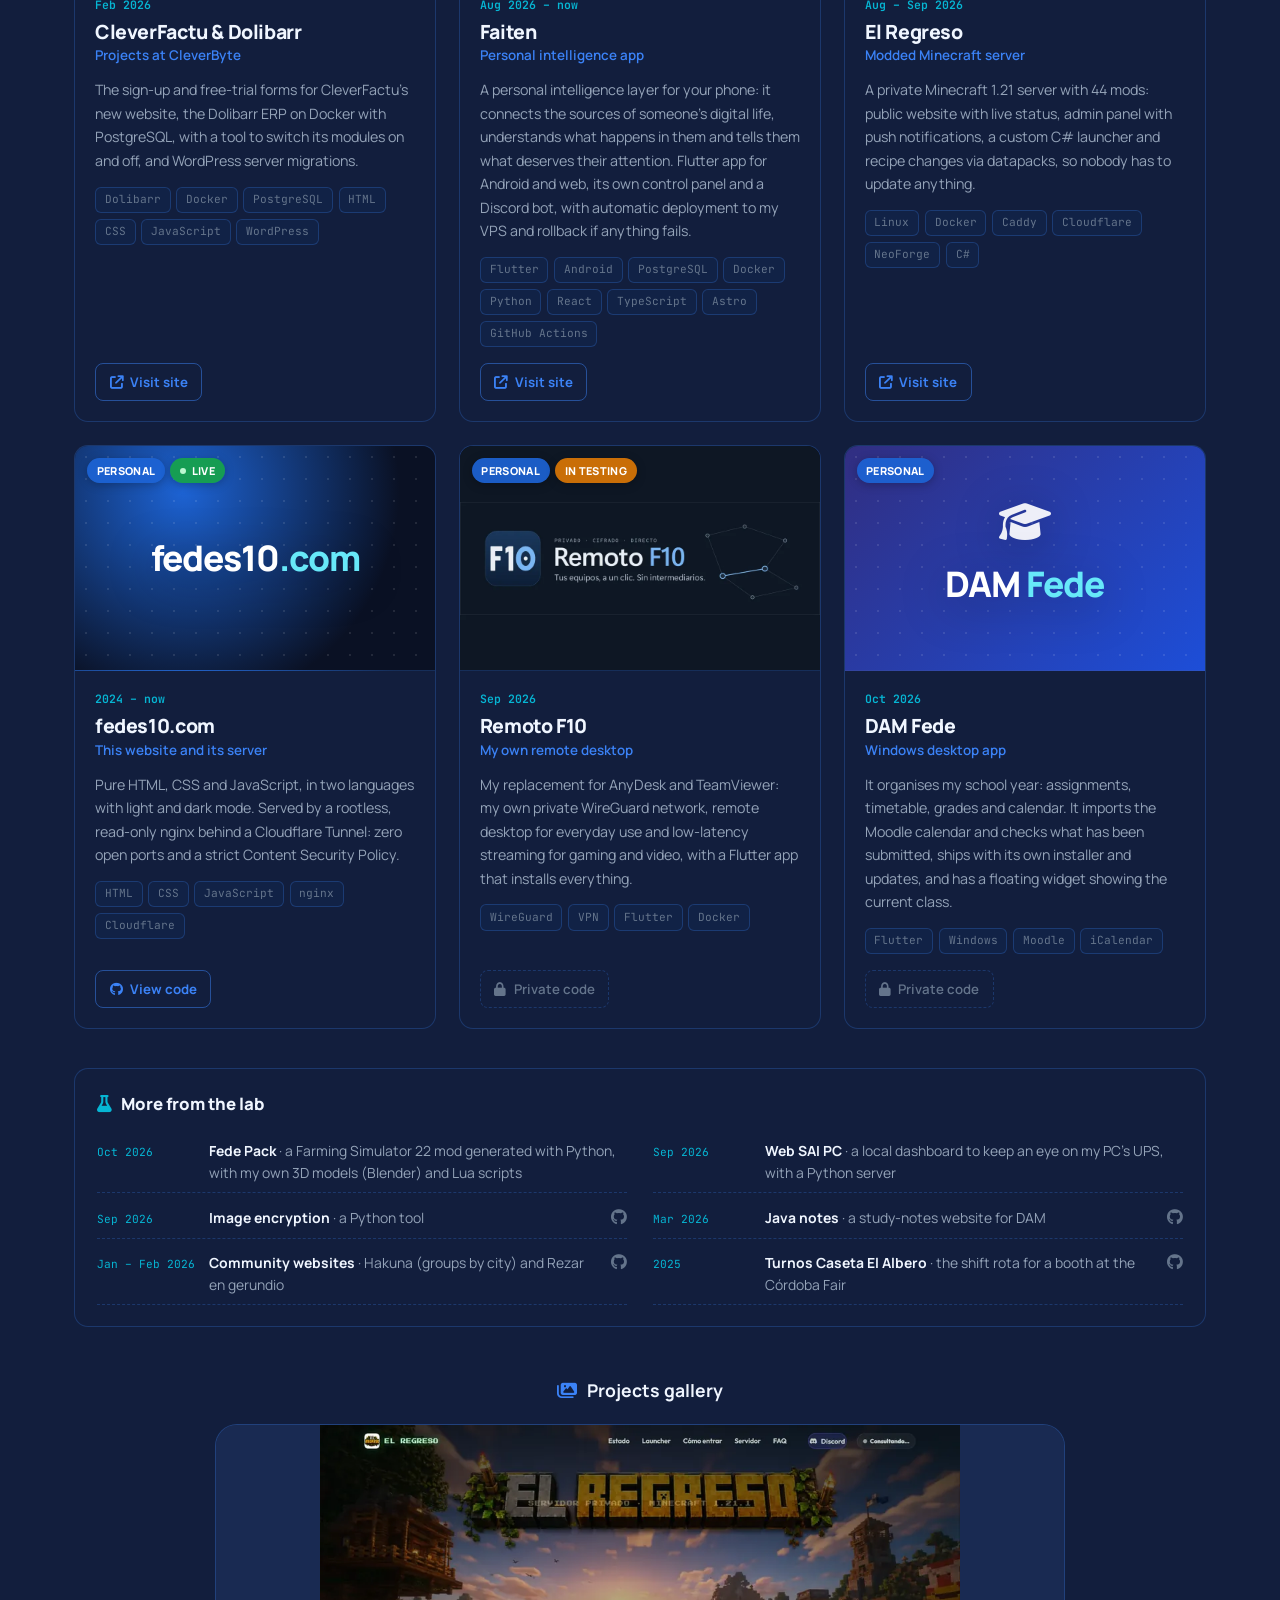
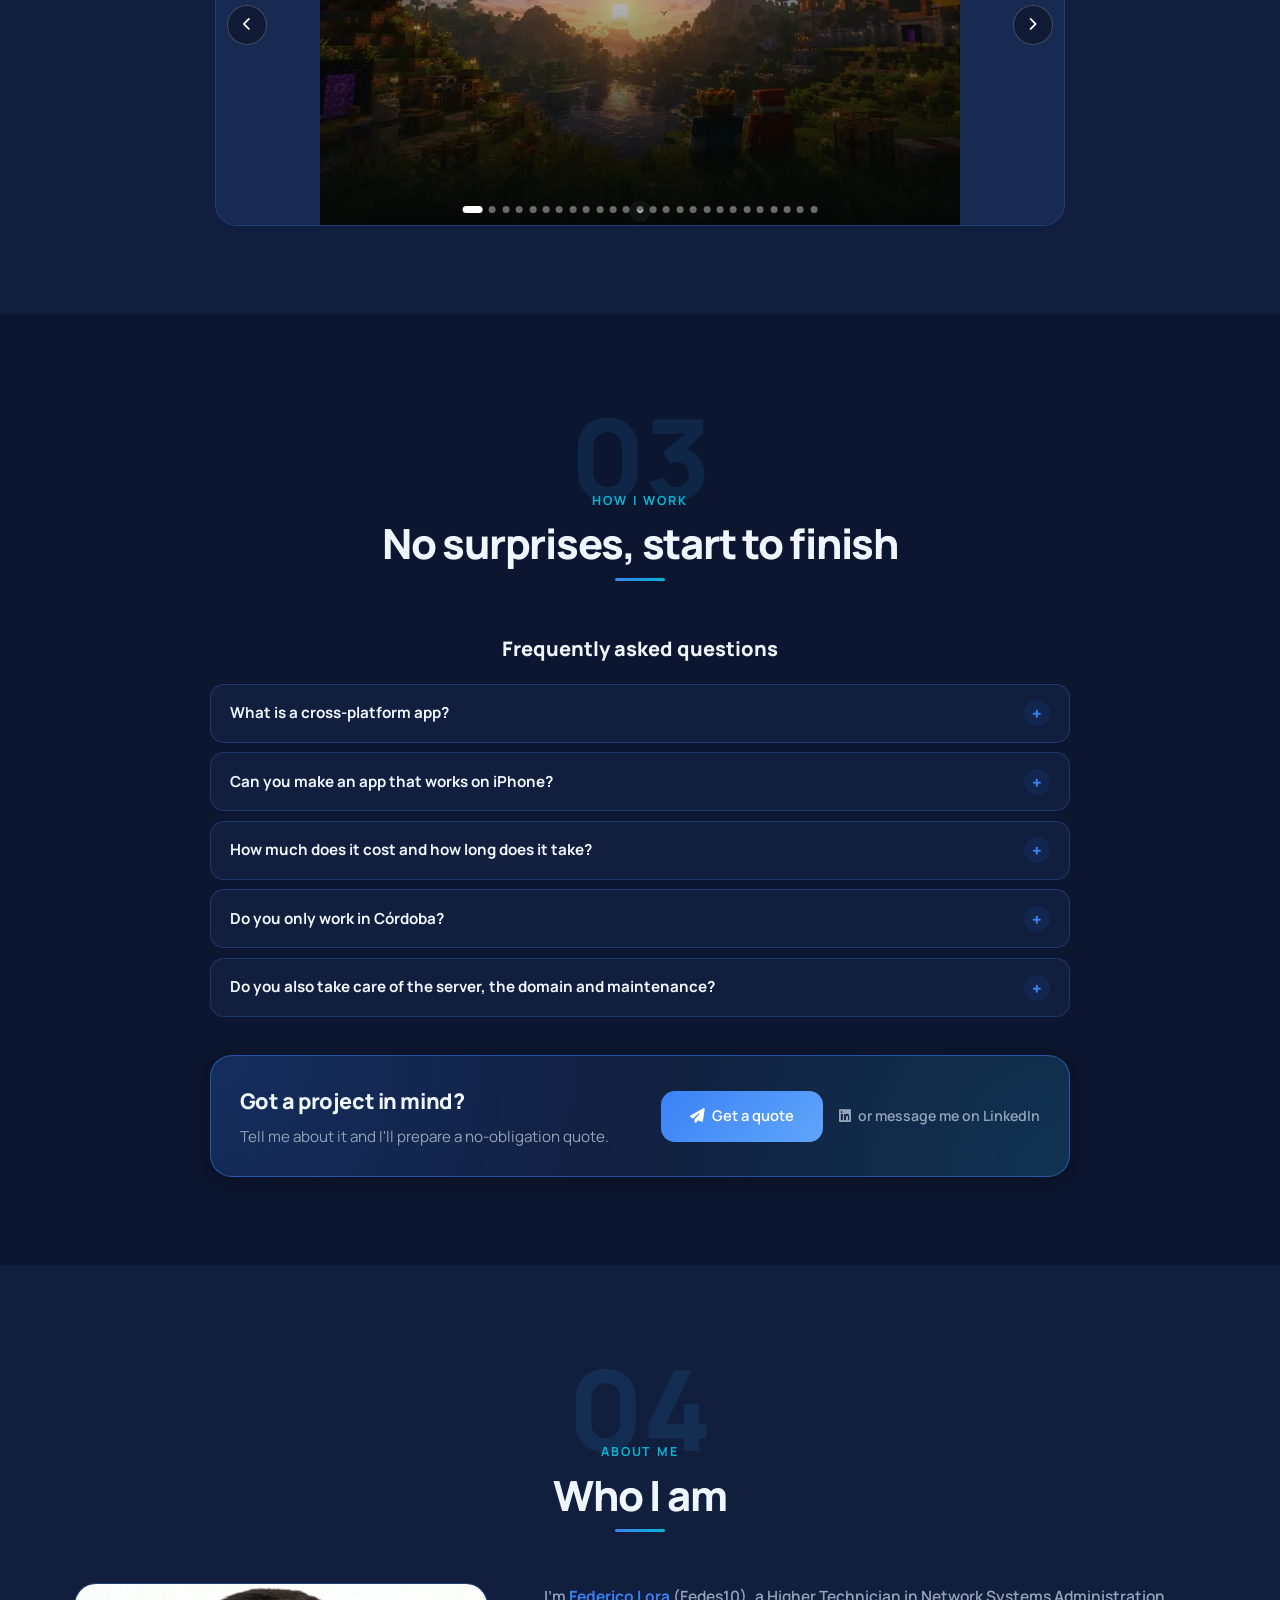
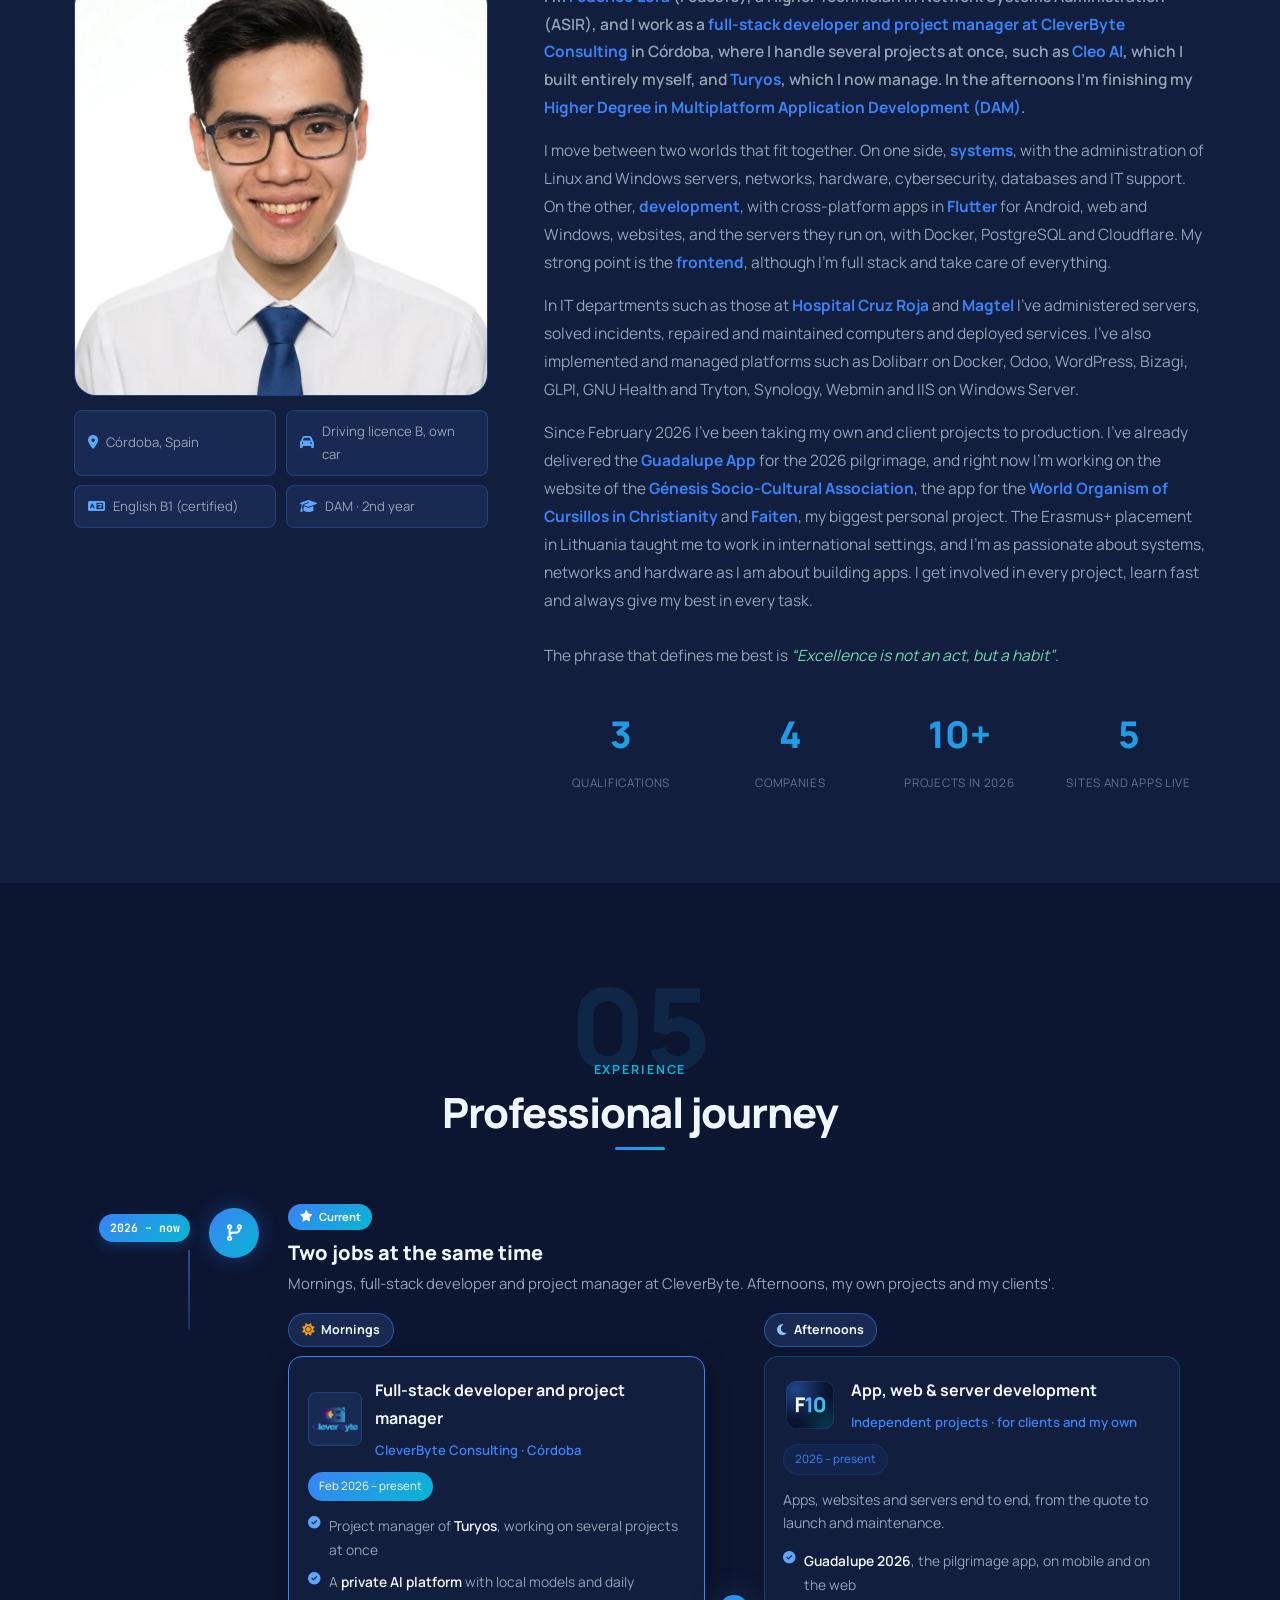
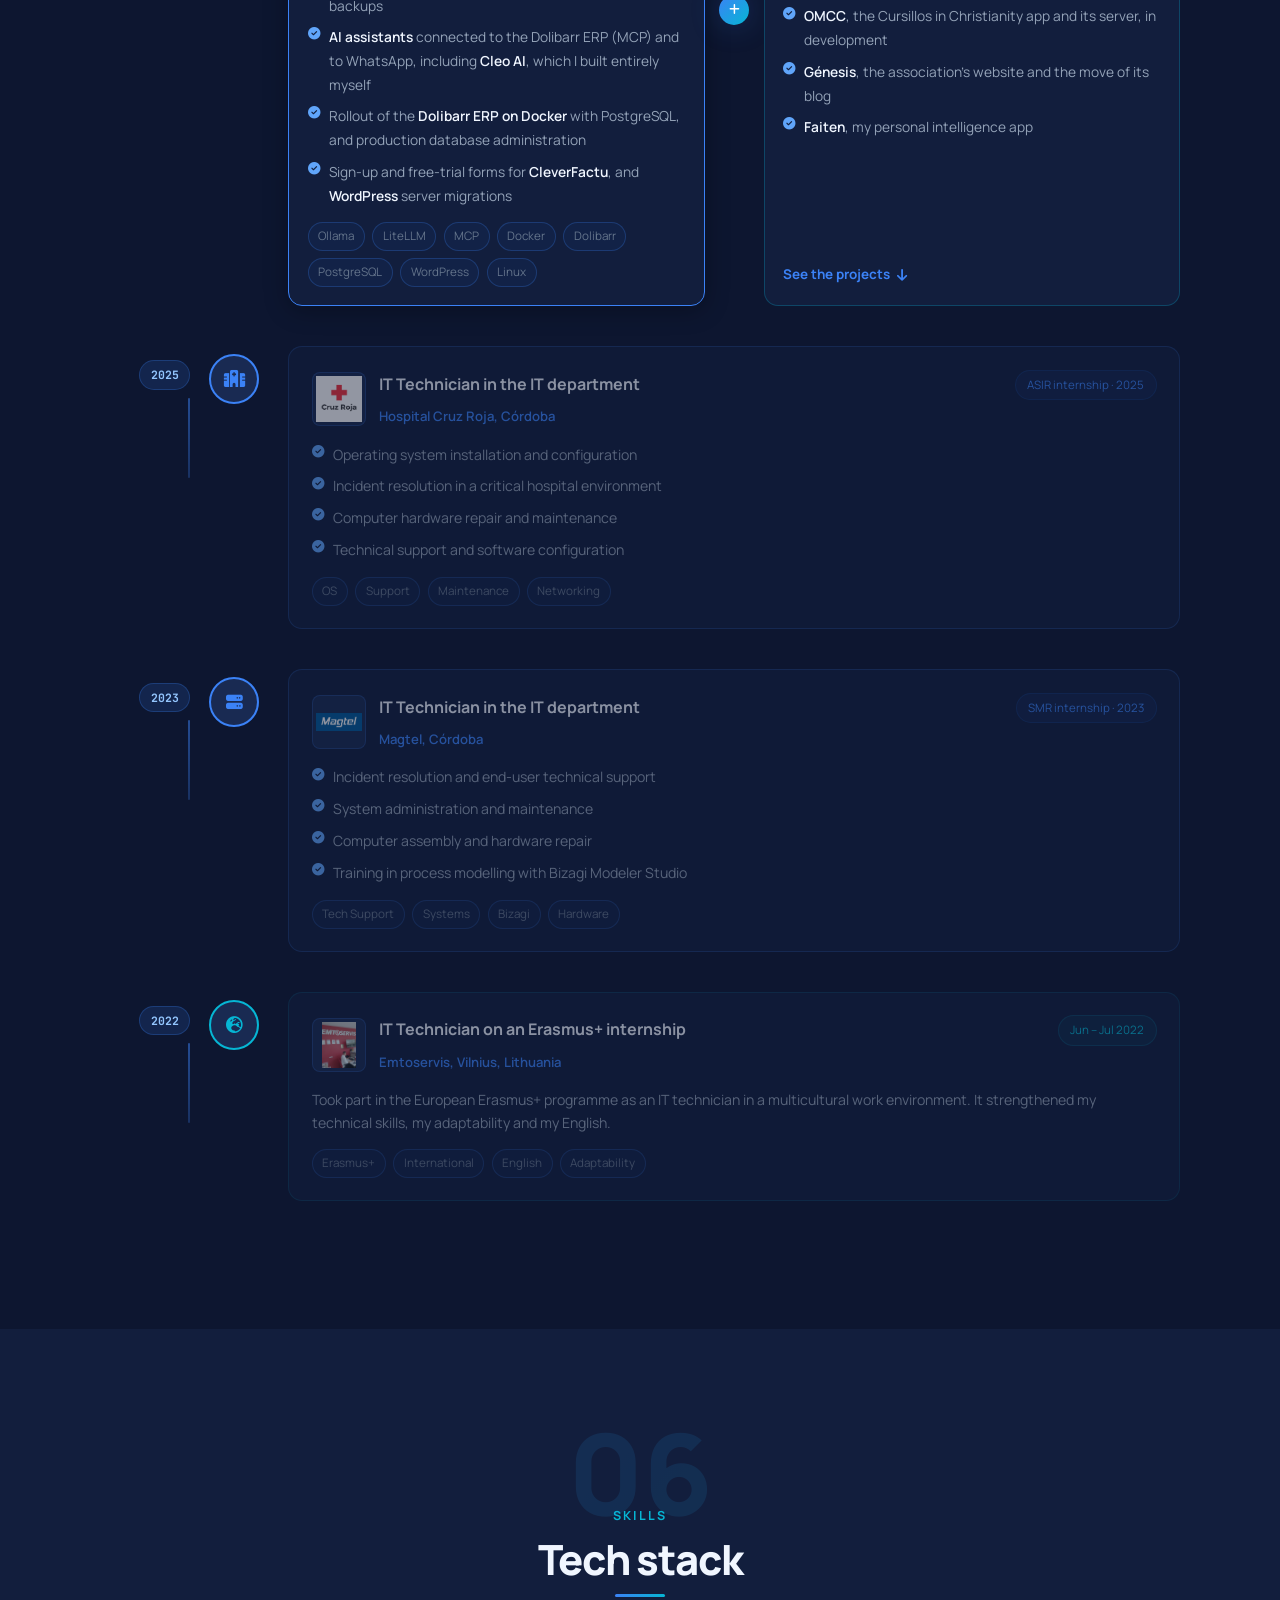
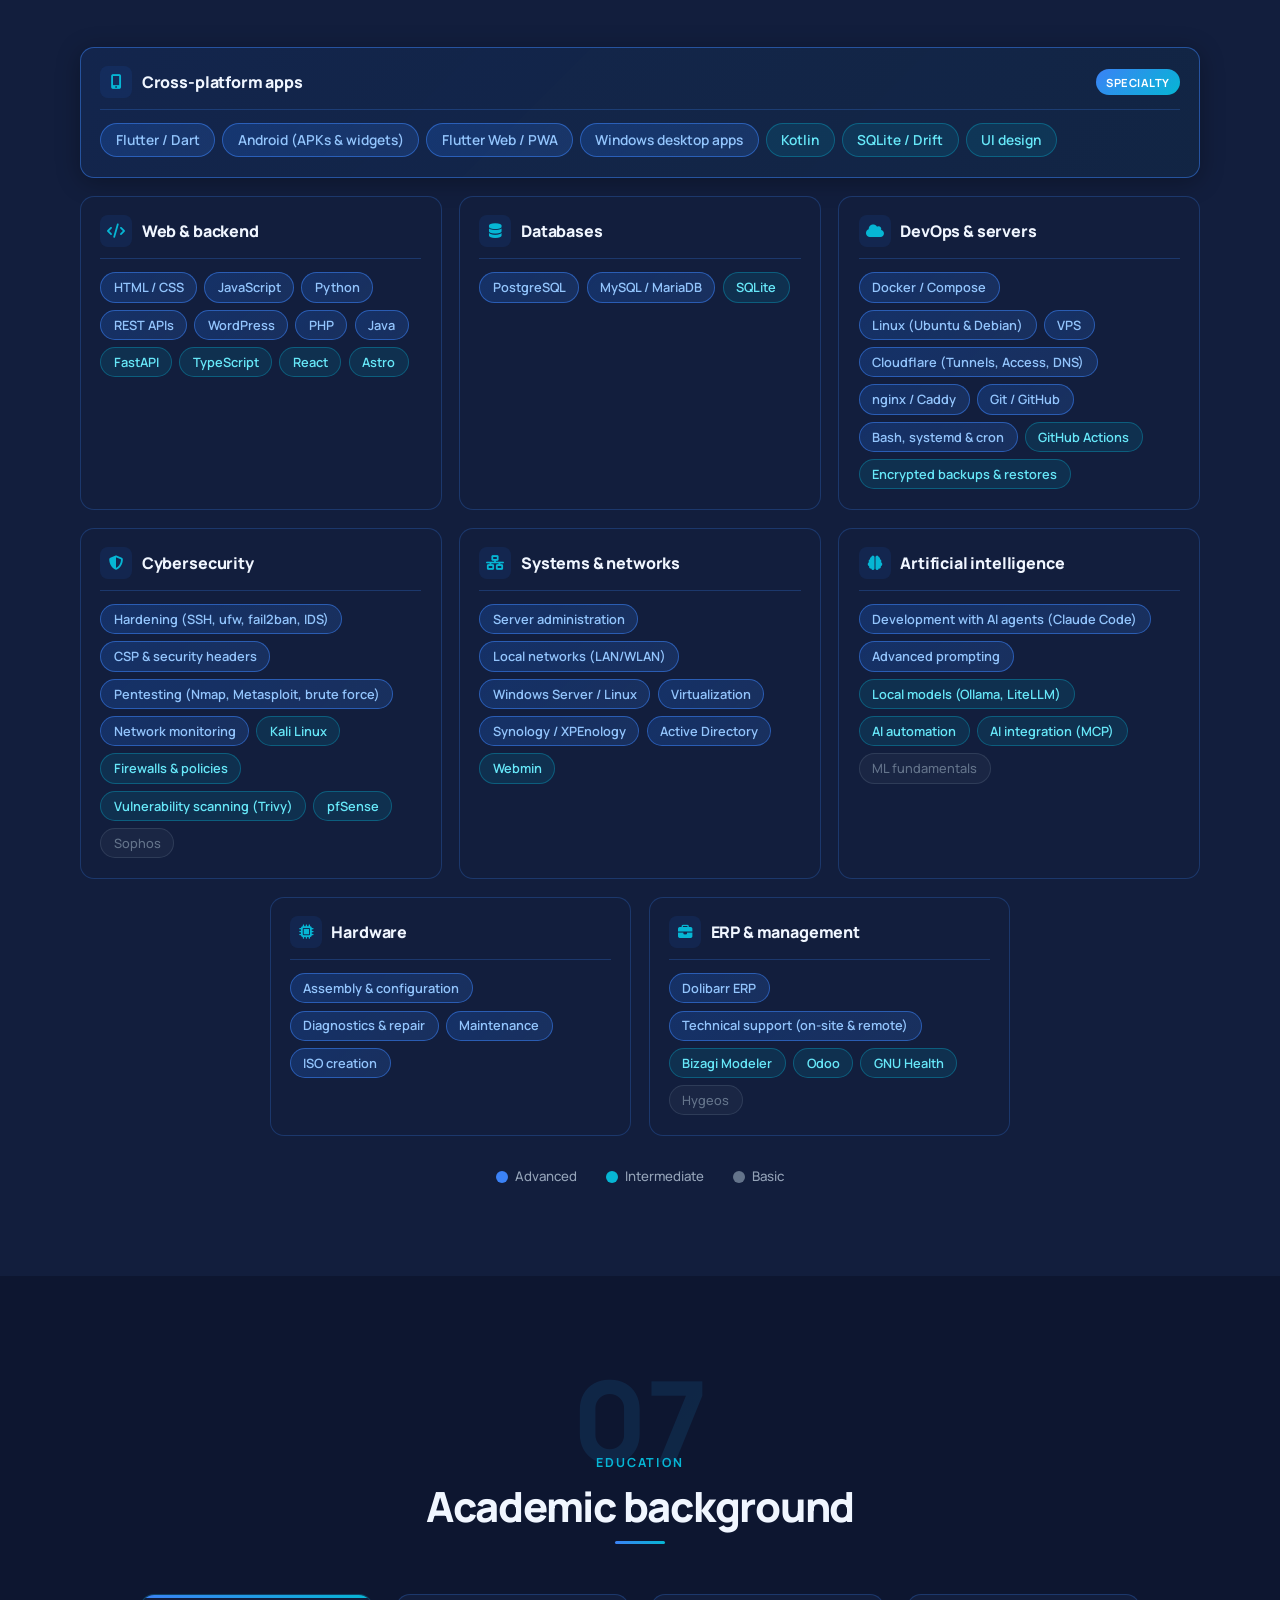
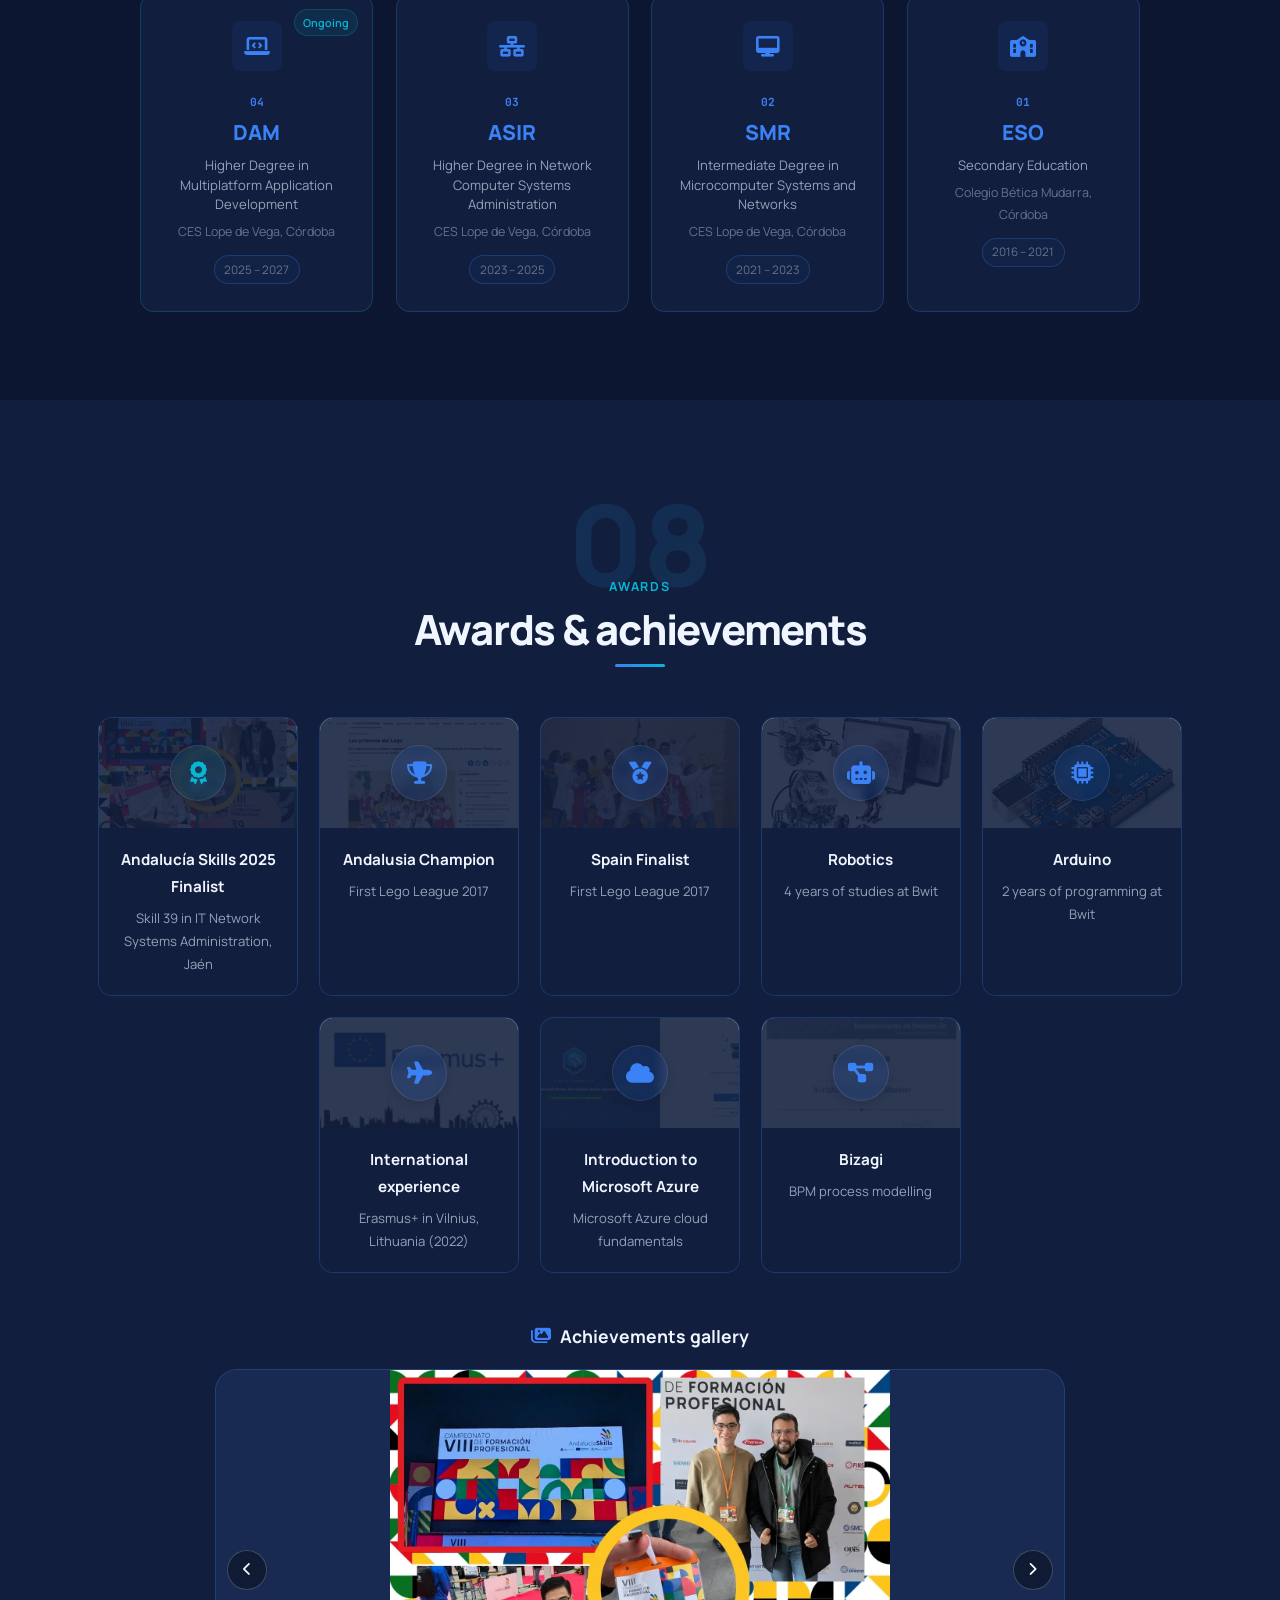
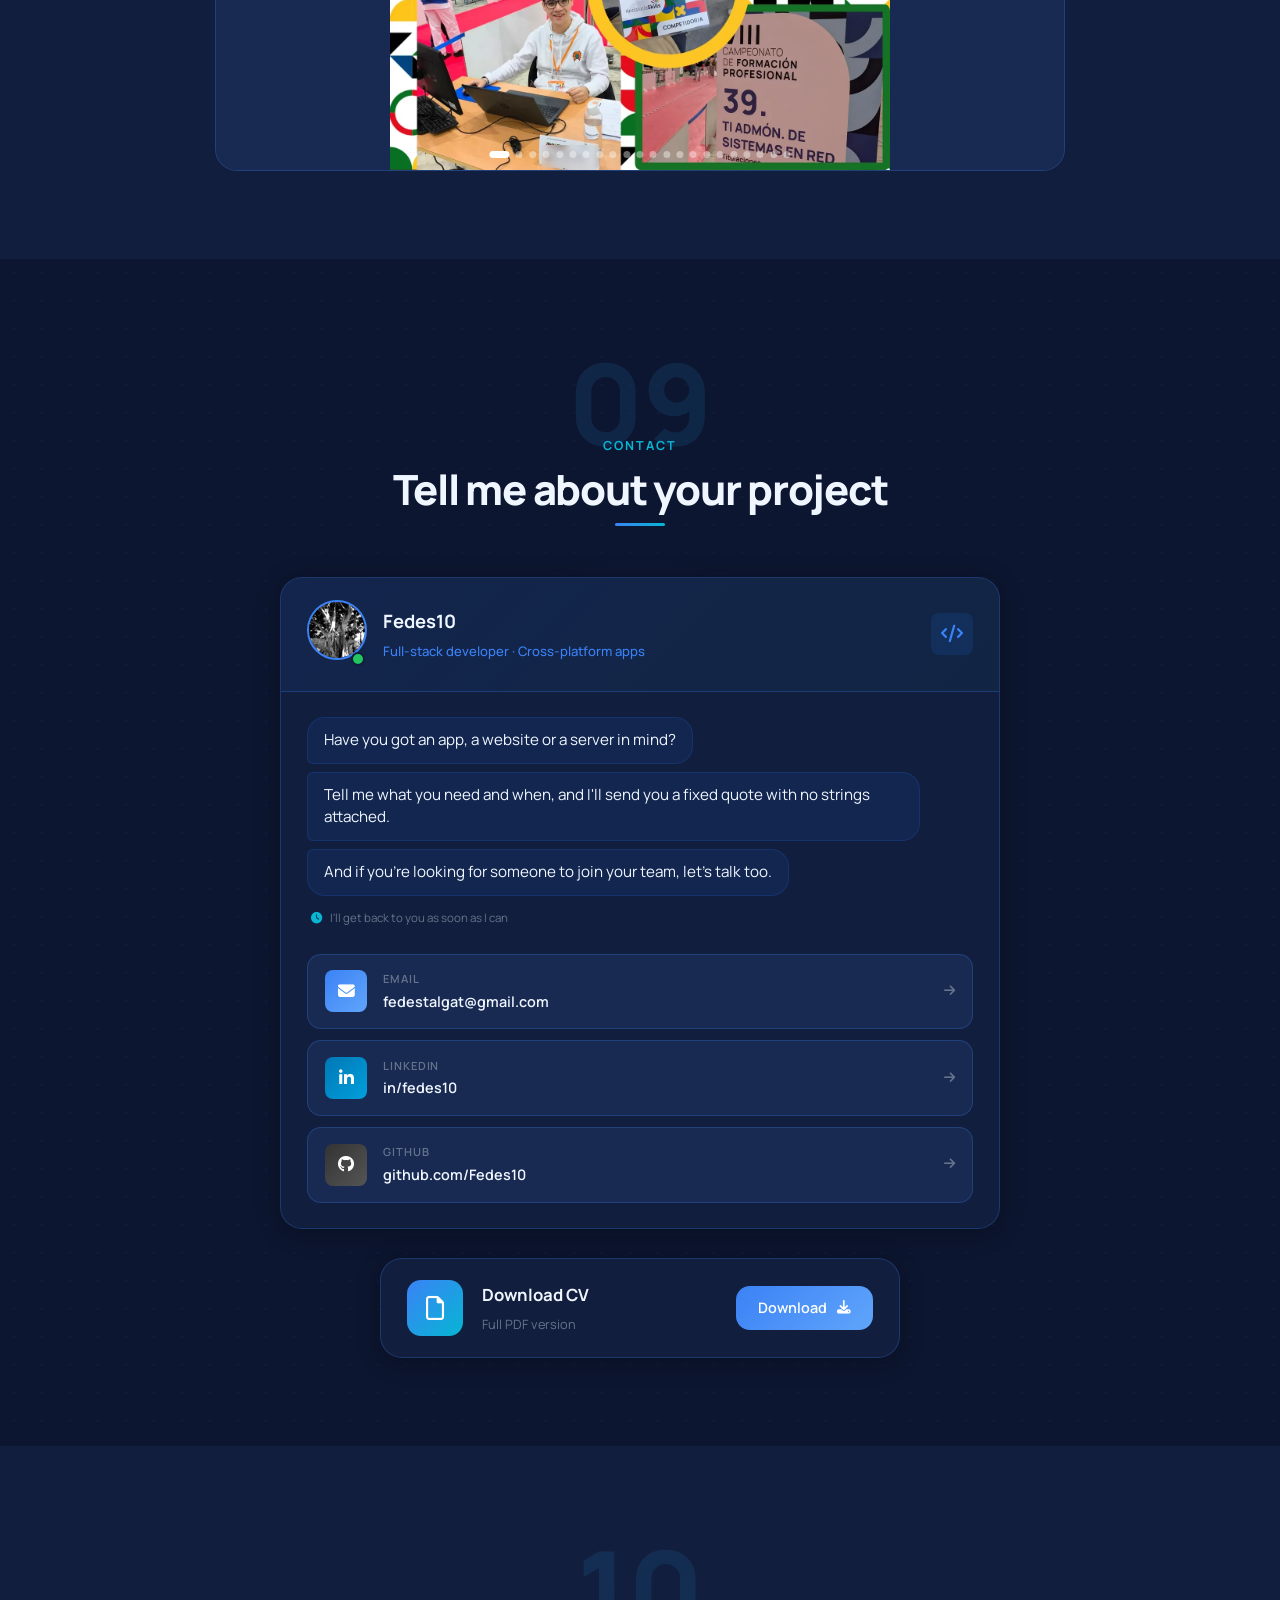
==== commit cce94213: "feat(servicios): seguridad y soporte, de 0 a unos 20 EUR en vez de «presupuesto gratis» Los dos serv" ====
--- a/en/index.html
+++ b/en/index.html
@@ -569,13 +569,13 @@
           <div class="serv-icono"><i class="fas fa-shield-halved" aria-hidden="true"></i></div>
           <h3 data-i18n="serv5-t">Security &amp; maintenance</h3>
           <p data-i18n="serv5-d">I review and protect what you already have with updates, security headers, backups that can actually be restored, and alerts if something goes down.</p>
-          <p class="serv-precio" data-i18n-html="serv5-precio"><strong>Free quote</strong>, based on what you need</p>
+          <p class="serv-precio" data-i18n-html="serv5-precio">From €0 to about €20, depending on the project</p>
         </article>
         <article class="serv-card reveal-up delay-2">
           <div class="serv-icono"><i class="fas fa-screwdriver-wrench" aria-hidden="true"></i></div>
           <h3 data-i18n="serv6-t">Tech support</h3>
           <p data-i18n="serv6-d">Computers, networks and incidents, on-site in Córdoba or remotely. Installation, repair, tune-ups and advice.</p>
-          <p class="serv-precio" data-i18n-html="serv6-precio"><strong>Free quote</strong>, based on what you need</p>
+          <p class="serv-precio" data-i18n-html="serv6-precio">From €0 to about €20, depending on the project</p>
         </article>
       </div>
       <p class="serv-nota reveal-up" data-i18n="serv-nota">These prices are approximate: every project is different, and some come out lower and some higher. Every project gets a fixed quote in writing, with what's included and the timeline, and no strings attached.</p>
